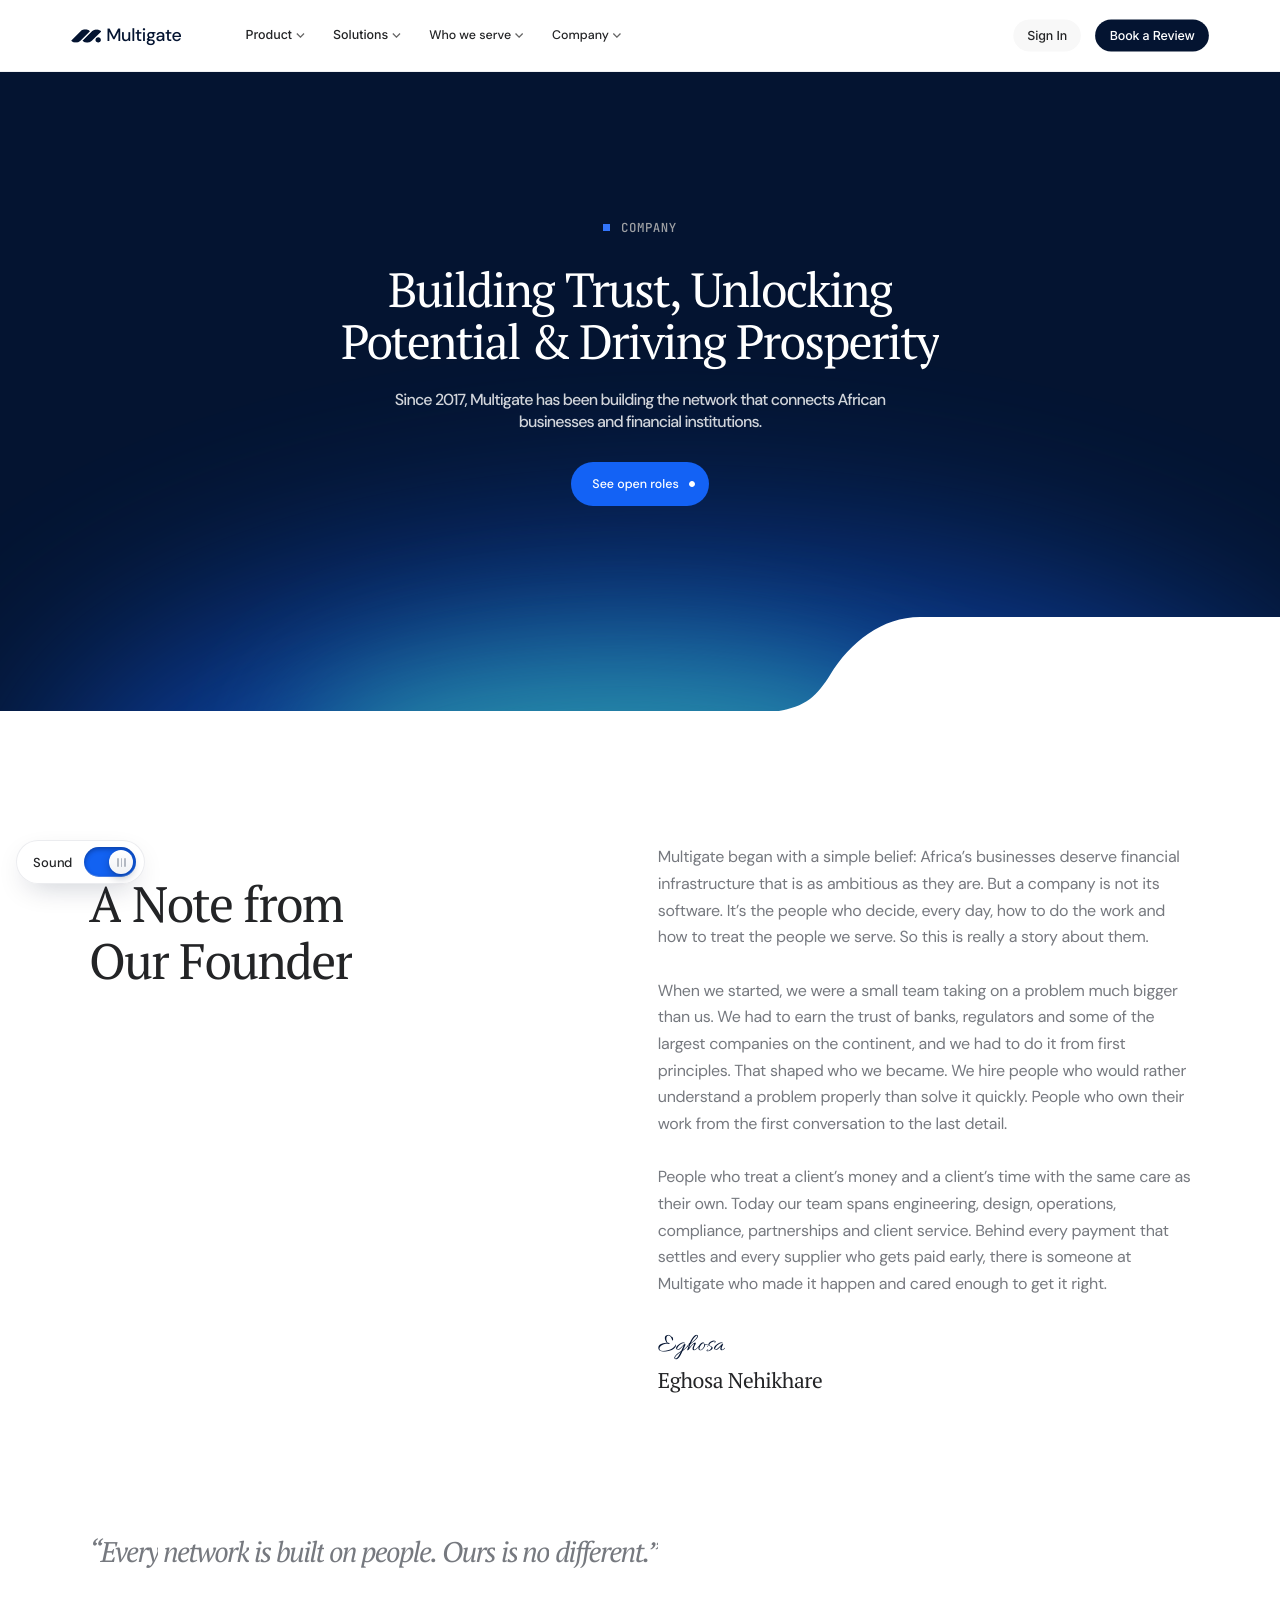
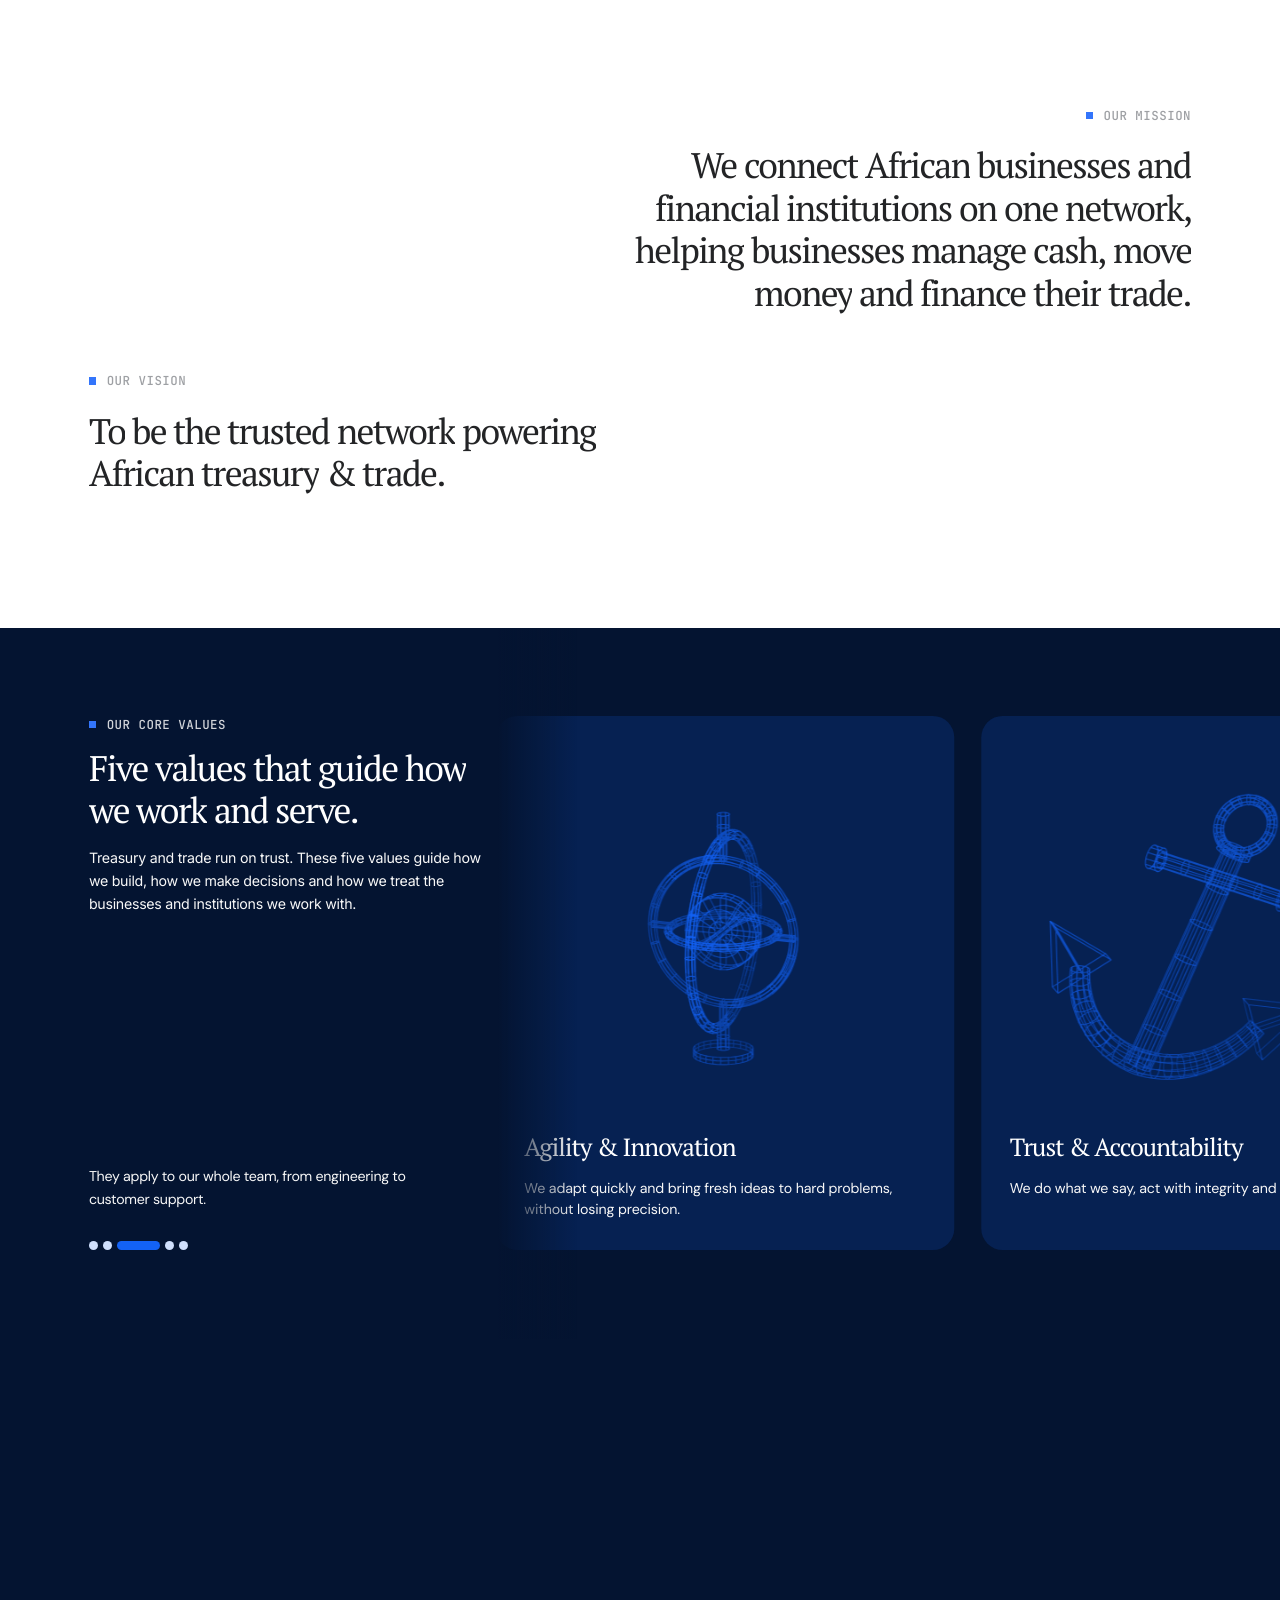
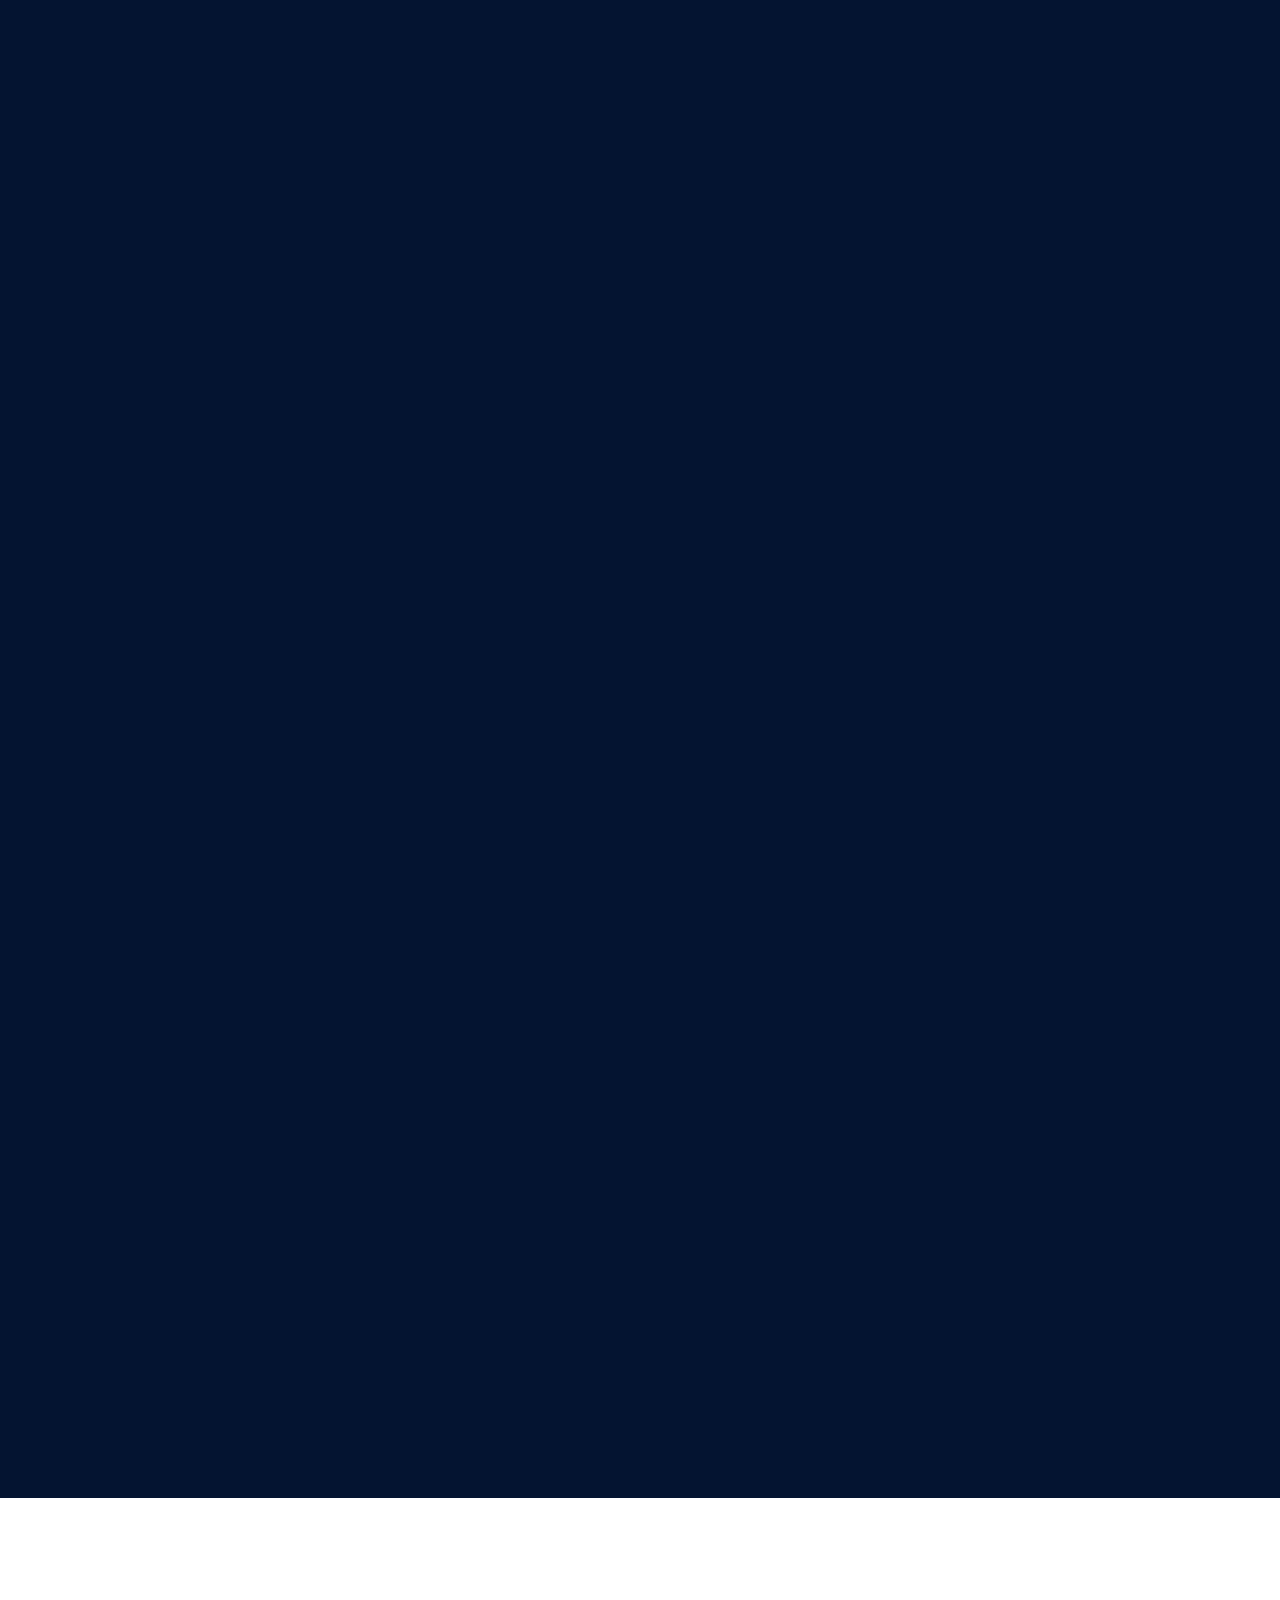
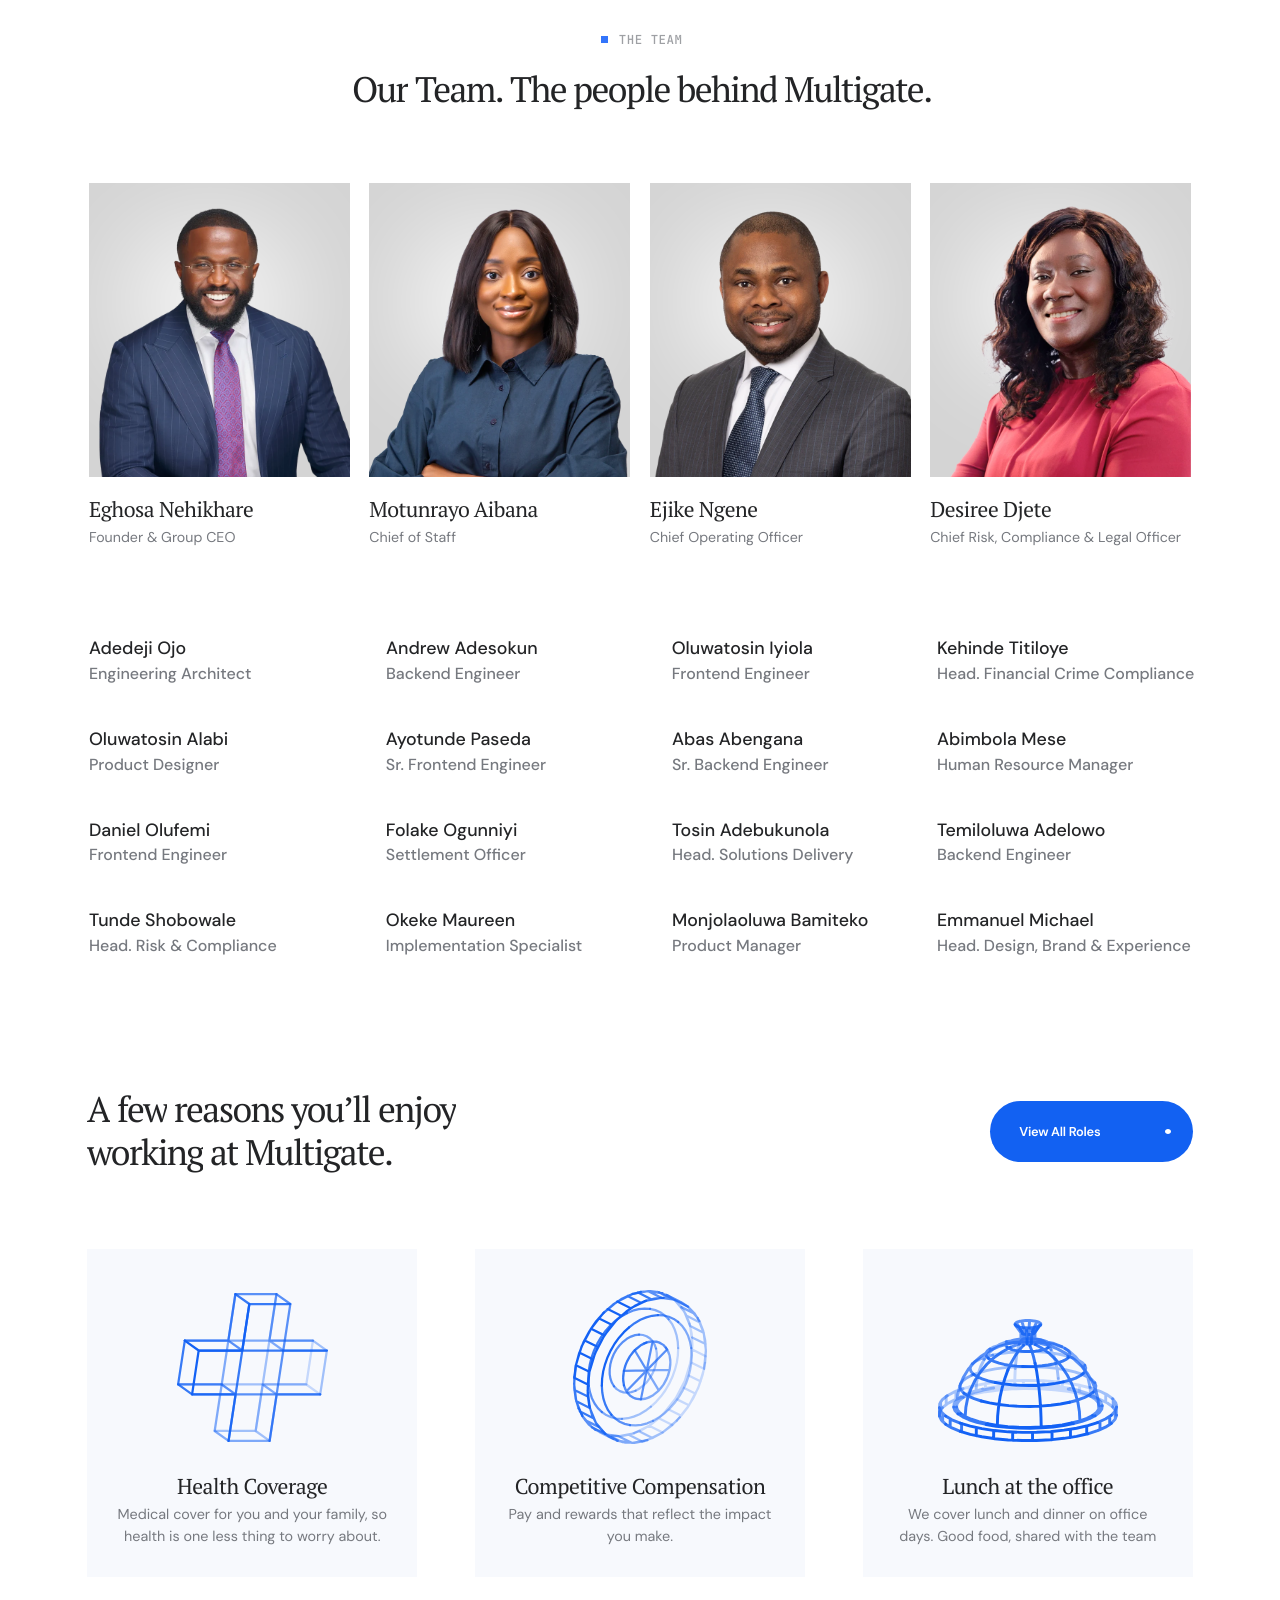
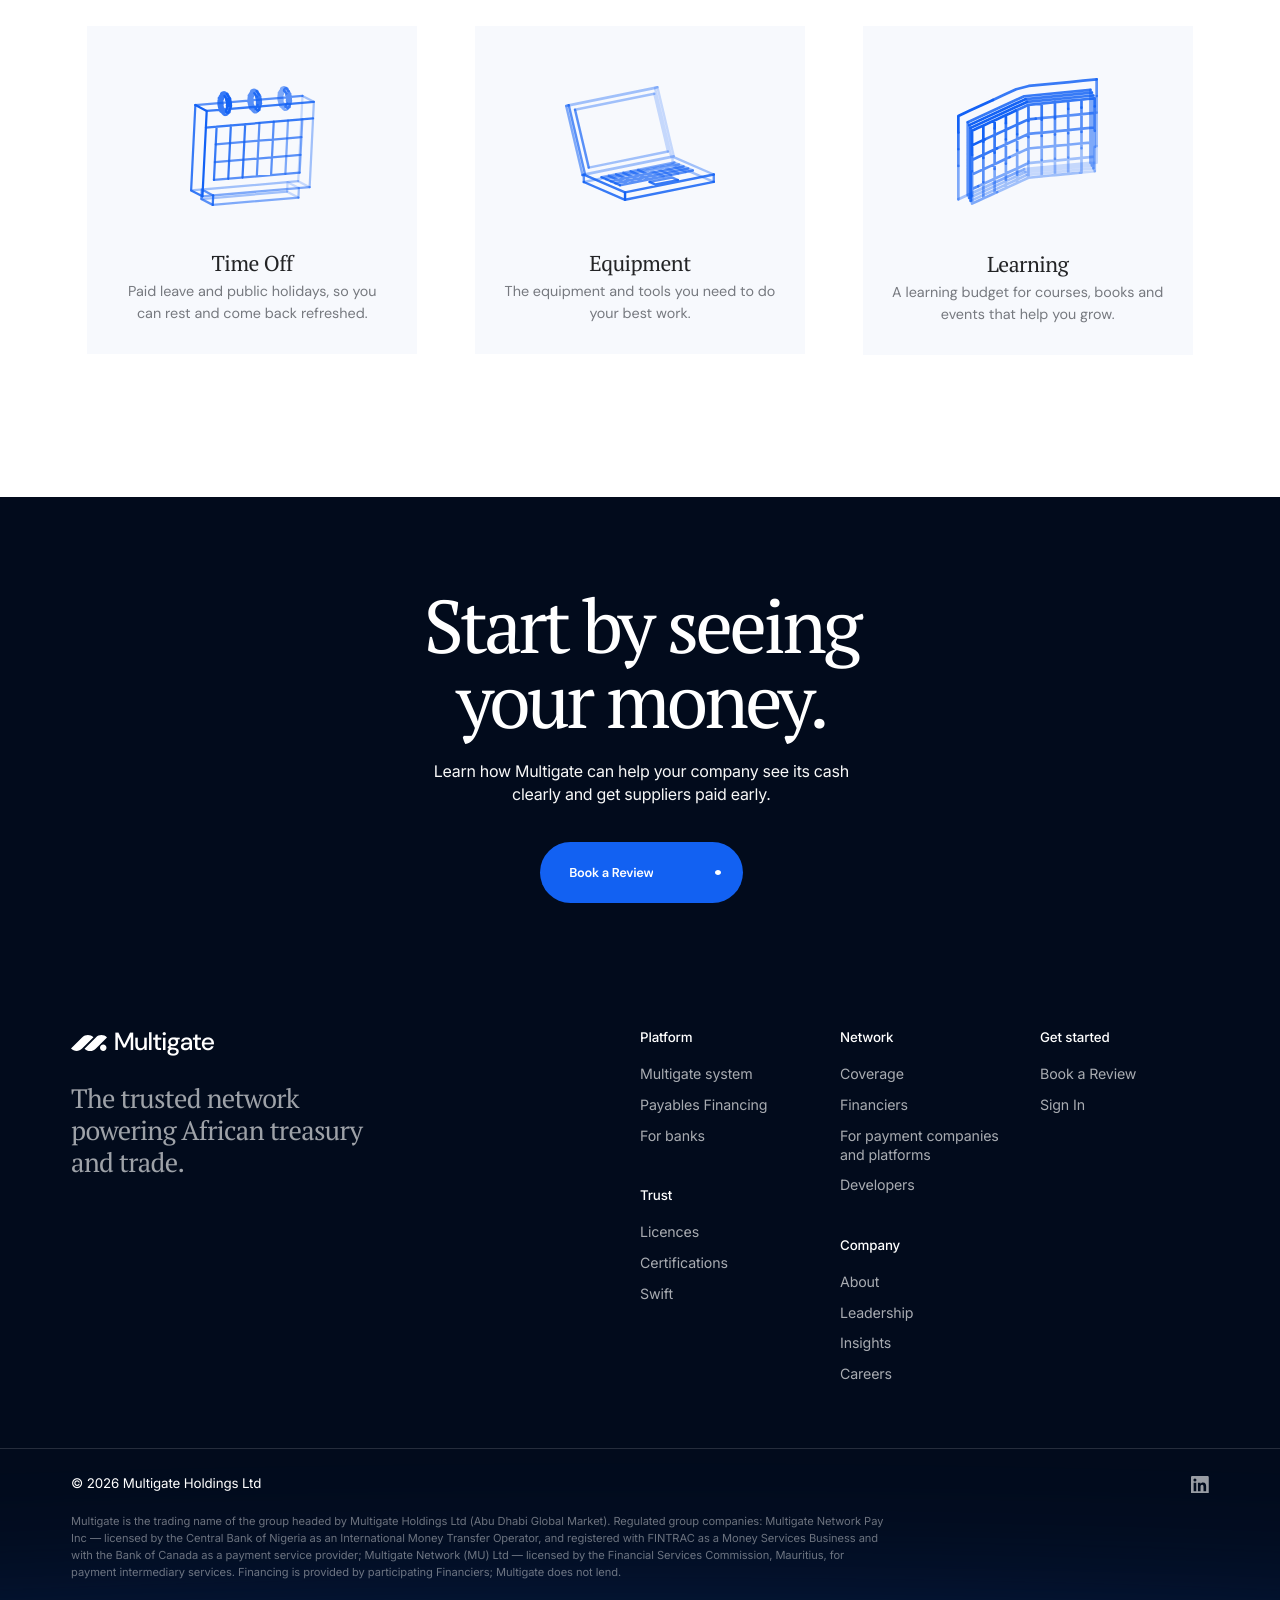
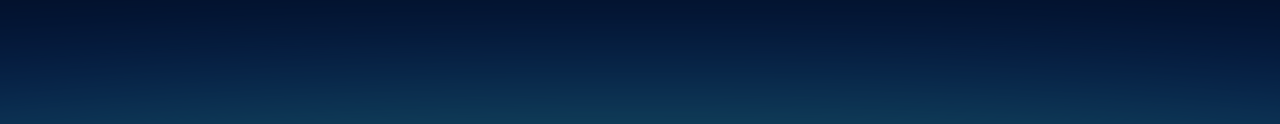
==== about.html @ 8bb42252 "About page: hero curve white bleeds to the right edge on wide screens Co-Authored-By: Claude Sonnet " ====
<!doctype html>
<html lang="en-GB">
<head>
<meta charset="utf-8">
<meta name="viewport" content="width=device-width, initial-scale=1">
<title>About Multigate | Building trust, unlocking potential</title>
<meta name="description" content="Since 2017, Multigate has been building the network that connects African businesses and financial institutions.">
<link rel="stylesheet" href="assets/pf/fonts.css">
<link rel="stylesheet" href="assets/pf/about.css">
<link rel="stylesheet" href="assets/pf/motion.css">
<link rel="stylesheet" href="assets/pf/mobile.css">
<link rel="stylesheet" href="assets/pf/about-mobile.css">
<script>document.documentElement.classList.add("pf-js")</script>
</head>
<body>
<section id="header" class="pf-sec" style="--h:800px;background:#041431"><div class="pf-in" style="height:800px"><div class="absolute bg-white border-b border-solid border-[#eff0f2] flex items-center justify-between left-0 px-[100px] py-[22px] top-0 w-[1440px] z-10" id="ab-nav">
<div class="flex gap-[40px] items-center shrink-0">
<a href="./" class="flex items-center pr-[16px] py-[8px] shrink-0"><div class="flex gap-[6px] items-center shrink-0"><div class="h-[15px] relative shrink-0 w-[33.5px]"><img alt="" class="absolute block inset-0 size-full" src="assets/pf/about/logo.svg"></div><p class="font-['DM_Sans'] fw-500 leading-none text-[20px] text-[#041431] tracking-[-0.4px] whitespace-nowrap">Multigate</p></div></a>
<div class="flex items-center shrink-0"><div class="flex gap-[4px] items-center px-[16px] py-[8px] relative rounded-[8px] shrink-0"><div class="flex flex-col font-['Inter'] fw-500 justify-center leading-[0] text-[14px] text-[#232426] whitespace-nowrap"><p class="leading-[20px]">Product</p></div><div class="flex flex-col h-[6px] items-start justify-center shrink-0 w-[10px]"><div class="h-[6px] relative shrink-0 w-[10px]"><img alt="" class="absolute block inset-0 size-full" src="assets/pf/about/chev.svg"></div></div></div><div class="flex gap-[4px] items-center px-[16px] py-[8px] relative rounded-[8px] shrink-0"><div class="flex flex-col font-['Inter'] fw-500 justify-center leading-[0] text-[14px] text-[#232426] whitespace-nowrap"><p class="leading-[20px]">Solutions</p></div><div class="flex flex-col h-[6px] items-start justify-center shrink-0 w-[10px]"><div class="h-[6px] relative shrink-0 w-[10px]"><img alt="" class="absolute block inset-0 size-full" src="assets/pf/about/chev.svg"></div></div></div><div class="flex gap-[4px] items-center px-[16px] py-[8px] relative rounded-[8px] shrink-0"><div class="flex flex-col font-['DM_Sans'] fw-500 justify-center leading-[0] text-[14px] text-[#232426] whitespace-nowrap"><p class="leading-[20px]">Who we serve</p></div></div><div class="flex gap-[4px] items-center px-[16px] py-[8px] relative rounded-[8px] shrink-0"><div class="flex flex-col font-['DM_Sans'] fw-500 justify-center leading-[0] text-[14px] text-[#232426] whitespace-nowrap"><p class="leading-[20px]">Company</p></div></div><div class="flex gap-[4px] items-center px-[16px] py-[8px] relative rounded-[8px] shrink-0"><div class="flex flex-col font-['DM_Sans'] fw-500 justify-center leading-[0] text-[14px] text-[#232426] whitespace-nowrap"><p class="leading-[20px]">Resources</p></div><div class="flex flex-col h-[6px] items-start justify-center shrink-0 w-[10px]"><div class="h-[6px] relative shrink-0 w-[10px]"><img alt="" class="absolute block inset-0 size-full" src="assets/pf/about/chev2.svg"></div></div></div></div></div>
<div class="flex gap-[16px] h-[36px] items-center justify-end pl-[62px] shrink-0 w-[250px]">
<a href="#" class="bg-[#f8f8f8] flex h-[36px] items-center justify-center px-[16px] rounded-[200px] shrink-0 font-['Inter'] fw-500 text-[14px] text-[#232426] tracking-[-0.14px] whitespace-nowrap">Sign In</a>
<a href="#" class="bg-[#041431] flex h-[36px] items-center justify-center px-[16px] rounded-[200px] shrink-0 font-['Inter'] fw-500 text-[14px] text-white tracking-[-0.14px] whitespace-nowrap">Book a Review</a></div></div>
<div class="absolute h-[579.6px] left-[43px] top-[627px] w-[1449px]"><div class="absolute inset-[-38.46%_-15.38%]"><img alt="" class="block size-full" src="assets/pf/about/glow-net.svg"></div></div>
<div class="absolute h-[245.215px] left-[331px] top-[734px] w-[713.354px]"><div class="absolute inset-[-59.09%_-20.31%]"><img alt="" class="block size-full" src="assets/pf/about/glow-gro.svg"></div></div>
<div class="absolute flex flex-col gap-[32px] items-center left-[380px] top-[246px] w-[680px]">
<div class="flex flex-col gap-[32px] items-center shrink-0 w-full">
<div class="flex gap-[12px] items-center px-[10px] shrink-0"><div class="bg-[#3375fb] shrink-0 size-[8px]"></div><p class="font-['JetBrains_Mono'] fw-500 leading-[normal] text-[14px] tracking-[0.56px] uppercase whitespace-nowrap text-[#9ea0a4]">Company</p></div>
<div class="flex flex-col gap-[24px] items-center leading-[0] shrink-0 text-center w-full">
<div class="flex flex-col font-['PT_Serif'] fw-400 justify-center min-w-full text-[54px] text-white tracking-[-2px]"><p class="leading-[58px]">Building Trust, Unlocking Potential &amp; Driving Prosperity</p></div>
<div class="flex flex-col font-['DM_Sans'] fw-500 justify-center text-[18px] text-[rgba(255,255,255,0.82)] tracking-[-1px] w-[590px]"><p class="leading-[1.4]">Since 2017, Multigate has been building the network that connects African businesses and financial institutions.</p></div>
</div></div>
<a href="#" class="bg-[#1362f5] flex gap-[12px] items-center justify-center overflow-clip pl-[24px] pr-[16px] py-[16px] rounded-[200px] shrink-0"><p class="font-['DM_Sans'] fw-500 leading-[normal] text-[14px] text-white whitespace-nowrap">See open roles</p><div class="relative shrink-0 size-[6px]"><img alt="" class="absolute block inset-0 size-full" src="assets/pf/about/arrow.svg"></div></a>
</div>
<div class="absolute h-[108px] left-[836px] top-[694px] w-[604px]"><img alt="" class="absolute block inset-0 size-full" src="assets/pf/about/curve.svg"></div>
<div class="absolute bg-white" style="left:1439px;top:694px;width:3200px;height:108px"></div></div></section>
<section id="story" class="pf-sec" style="--h:1706px;background:#fff"><div class="pf-in" style="height:1706px"><div class="absolute left-[100px] top-[150px] w-[1240px] flex flex-col gap-[150px] items-start">
<div class="flex h-[622px] items-start shrink-0 w-full">
<div class="flex flex-[1_0_0] flex-col gap-[16px] items-start min-w-px"><div class="flex gap-[12px] items-center shrink-0"><div class="bg-[#3375fb] shrink-0 size-[8px]"></div><p class="font-['JetBrains_Mono'] fw-500 leading-[normal] text-[14px] tracking-[0.56px] uppercase whitespace-nowrap text-[rgba(0,0,0,0.82)]">Our Story</p></div>
<div class="flex flex-col font-['PT_Serif'] fw-400 justify-center leading-[0] text-[56px] text-[#232426] tracking-[-1.8px] w-[372px]"><p class="leading-[64px]">A Note from Our Founder</p></div></div>
<div class="flex flex-col gap-[40px] items-start shrink-0 w-[600px]">
<div class="flex flex-col font-['DM_Sans'] fw-400 justify-center leading-[0] text-[18px] text-[#76797f] tracking-[-0.32px] w-full whitespace-pre-wrap">
<p class="leading-[30px] mb-0">Multigate began with a simple belief: Africa’s businesses deserve financial infrastructure that is as ambitious as they are. But a company is not its software. It’s the people who decide, every day, how to do the work and how to treat the people we serve. So this is really a story about them.</p><p class="leading-[30px] mb-0">&#8203;</p>
<p class="leading-[30px] mb-0">When we started, we were a small team taking on a problem much bigger than us. We had to earn the trust of banks, regulators and some of the largest companies on the continent, and we had to do it from first principles. That shaped who we became. We hire people who would rather understand a problem properly than solve it quickly. People who own their work from the first conversation to the last detail. </p><p class="leading-[30px] mb-0">&#8203;</p>
<p class="leading-[30px]">People who treat a client’s money and a client’s time with the same care as their own. Today our team spans engineering, design, operations, compliance, partnerships and client service. Behind every payment that settles and every supplier who gets paid early, there is someone at Multigate who made it happen and cared enough to get it right.</p></div>
<div class="flex flex-col gap-[4px] items-start whitespace-nowrap"><p class="font-['Allura'] fw-400 leading-[32px] text-[#041431] text-[28.206px]">Eghosa</p><div class="flex flex-col font-['PT_Serif'] fw-400 justify-center leading-[0] text-[24px] text-[#232426] tracking-[-0.5px]"><p class="leading-[36px]">Eghosa Nehikhare </p></div></div>
</div></div>
<div class="flex flex-col gap-[150px] items-start shrink-0 w-full">
<div class="flex flex-col font-['PT_Serif'] italic fw-400 justify-center leading-[0] text-[32px] text-[#76797f] tracking-[-1.8px] w-full"><p class="leading-[48px]">“Every network is built on people. Ours is no different.”</p></div>
<div class="flex flex-col gap-[64px] items-start shrink-0 w-full">
<div class="flex flex-col gap-[24px] items-end justify-center w-full"><div class="flex gap-[12px] items-center shrink-0"><div class="bg-[#3375fb] shrink-0 size-[8px]"></div><p class="font-['JetBrains_Mono'] fw-500 leading-[normal] text-[14px] tracking-[0.56px] uppercase whitespace-nowrap text-[#9ea0a4]">OUR MISSION</p></div>
<div class="flex flex-col font-['PT_Serif'] fw-400 justify-center leading-[0] text-[40px] text-[#232426] text-right tracking-[-1.8px] w-[652px]"><p class="leading-[48px]">We connect African businesses and financial institutions on one network, helping businesses manage cash, move money and finance their trade.</p></div></div>
<div class="flex flex-col gap-[24px] items-start justify-center w-full"><div class="flex gap-[12px] items-center shrink-0"><div class="bg-[#3375fb] shrink-0 size-[8px]"></div><p class="font-['JetBrains_Mono'] fw-500 leading-[normal] text-[14px] tracking-[0.56px] uppercase whitespace-nowrap text-[#9ea0a4]">OUR VISION</p></div>
<div class="flex flex-col font-['PT_Serif'] fw-400 justify-center leading-[0] text-[40px] text-[#232426] tracking-[-1.8px] w-[652px]"><p class="leading-[48px]">To be the trusted network powering African treasury &amp; trade.</p></div></div>
</div></div></div></div></section>
<section id="values" class="pf-sec" style="--h:800px;background:#041431"><div class="pf-in" style="height:800px"><div class="absolute left-[100px] top-[100px] w-[1340px] h-[600px] flex gap-[80px] items-center">
<div class="flex flex-col gap-[32px] items-start shrink-0 w-[459px] relative z-[3] pf-vl">
<div class="flex flex-col h-[558px] items-start justify-between shrink-0 w-full">
<div class="flex flex-col gap-[16px] items-start shrink-0 w-full"><div class="flex gap-[12px] items-center shrink-0"><div class="bg-[#3375fb] shrink-0 size-[8px]"></div><p class="font-['JetBrains_Mono'] fw-500 leading-[normal] text-[14px] tracking-[0.56px] uppercase whitespace-nowrap text-[rgba(255,255,255,0.82)]">Our core values</p></div>
<div class="flex flex-col font-['PT_Serif'] fw-400 justify-center leading-[0] text-[40px] text-white tracking-[-1.8px] w-[458px]"><p class="leading-[48px]">Five values that guide how we work and serve.</p></div>
<div class="flex flex-col font-['Inter'] fw-400 justify-center leading-[0] text-[16px] text-[#f8f8f8] tracking-[-0.32px] w-[458px]"><p class="leading-[26px]">Treasury and trade run on trust. These five values guide how we build, how we make decisions and how we treat the businesses and institutions we work with.</p></div></div>
<div class="flex flex-col items-start shrink-0 w-[458px]"><div class="flex flex-col font-['DM_Sans'] fw-400 justify-center leading-[0] text-[16px] text-[#f8f8f8] tracking-[-0.32px] w-[419px]"><p class="leading-[26px]">They apply to our whole team, from engineering to customer support.</p></div></div></div>
<div class="flex gap-[6px] items-center shrink-0 pf-vd"><div class="bg-[#1362f5] h-[10px] rounded-[900px] shrink-0 w-[48px]"></div><div class="bg-[#d0e0fd] rounded-[900px] shrink-0 size-[10px]"></div><div class="bg-[#d0e0fd] rounded-[900px] shrink-0 size-[10px]"></div><div class="bg-[#d0e0fd] rounded-[900px] shrink-0 size-[10px]"></div><div class="bg-[#d0e0fd] rounded-[900px] shrink-0 size-[10px]"></div></div></div>
<div class="flex gap-[30px] items-center shrink-0 pf-vt"><div class="bg-[#062152] h-[600px] overflow-clip relative rounded-[24px] shrink-0 w-[516px] pf-vc">
<div class="absolute bottom-0 flex flex-col gap-[16px] h-[132px] items-start left-0 pb-[32px] px-[32px] right-0">
<div class="flex flex-col font-['PT_Serif'] fw-400 justify-center leading-[0] text-[28px] text-white tracking-[-1px] w-full"><p class="leading-[36px] whitespace-nowrap">Customer Obsession</p></div>
<div class="flex flex-col font-['DM_Sans'] fw-400 justify-center leading-[0] text-[16px] text-[#f8f8f8] tracking-[-0.16px] w-full"><p class="leading-[24px]">We start with our customers’ problems and build lasting relationships around solving them.</p></div></div>
<div class="absolute inset-[16%_25.78%_42.81%_25.78%]"><div class="absolute inset-[-0.2%]"><img alt="" class="block size-full" src="assets/pf/about/v-customer.svg"></div></div></div><div class="bg-[#062152] h-[600px] overflow-clip relative rounded-[24px] shrink-0 w-[516px] pf-vc">
<div class="absolute bottom-0 flex flex-col gap-[16px] h-[136px] items-start left-0 pb-[32px] px-[32px] right-0">
<div class="flex flex-col font-['PT_Serif'] fw-400 justify-center leading-[0] text-[28px] text-white tracking-[-1px] w-full"><p class="leading-[36px] whitespace-nowrap">Excellence</p></div>
<div class="flex flex-col font-['DM_Sans'] fw-400 justify-center leading-[0] text-[16px] text-[#f8f8f8] tracking-[-0.16px] w-full"><p class="leading-[24px]">We set a high standard for our work and keep raising it.</p></div></div>
<div class="absolute left-[83px] overflow-clip size-[350px] top-[56px]"><div class="absolute inset-[9.67%_22.67%_7.95%_17.95%]"><div class="absolute inset-[-0.15%_-0.21%]"><img alt="" class="block size-full" src="assets/pf/about/v-excellence.svg"></div></div></div></div><div class="bg-[#062152] h-[600px] overflow-clip relative rounded-[24px] shrink-0 w-[516px] pf-vc">
<div class="absolute bottom-0 flex flex-col gap-[16px] items-start left-0 pb-[32px] px-[32px] right-0">
<div class="flex flex-col font-['PT_Serif'] fw-400 justify-center leading-[0] text-[28px] text-white tracking-[-1px] w-full"><p class="leading-[36px] whitespace-nowrap">Agility &amp; Innovation</p></div>
<div class="flex flex-col font-['DM_Sans'] fw-400 justify-center leading-[0] text-[16px] text-[#f8f8f8] tracking-[-0.16px] w-full"><p class="leading-[24px]">We adapt quickly and bring fresh ideas to hard problems, without losing precision.</p></div></div>
<div class="absolute left-[83px] overflow-clip size-[350px] top-[59px]"><div class="absolute inset-[9.42%_19.98%_7.1%_19.98%]"><div class="absolute inset-[-0.15%_-0.21%]"><img alt="" class="block size-full" src="assets/pf/about/v-agility.svg"></div></div></div></div><div class="bg-[#062152] h-[600px] overflow-clip relative rounded-[24px] shrink-0 w-[516px] pf-vc">
<div class="absolute bottom-0 flex flex-col gap-[16px] h-[132px] items-start left-0 pb-[32px] px-[32px] right-0">
<div class="flex flex-col font-['PT_Serif'] fw-400 justify-center leading-[0] text-[28px] text-white tracking-[-1px] w-full"><p class="leading-[36px] whitespace-nowrap">Trust &amp; Accountability</p></div>
<div class="flex flex-col font-['DM_Sans'] fw-400 justify-center leading-[0] text-[16px] text-[#f8f8f8] tracking-[-0.16px] w-full"><p class="leading-[24px]">We do what we say, act with integrity and own the outcome.</p></div></div>
<div class="absolute left-[108px] overflow-clip size-[300px] top-[85px]"><div class="absolute inset-[3.45%_10.85%_2.23%_1.48%]"><div class="absolute inset-[-0.13%_-0.14%]"><img alt="" class="block size-full" src="assets/pf/about/v-trust.svg"></div></div></div></div><div class="bg-[#062152] h-[600px] overflow-clip relative rounded-[24px] shrink-0 w-[516px] pf-vc">
<div class="absolute bottom-0 flex flex-col gap-[16px] items-start left-0 pb-[32px] px-[32px] right-0">
<div class="flex flex-col font-['PT_Serif'] fw-400 justify-center leading-[0] text-[28px] text-white tracking-[-1px] w-full"><p class="leading-[36px] whitespace-nowrap">Empowerment &amp; Ownership</p></div>
<div class="flex flex-col font-['DM_Sans'] fw-400 justify-center leading-[0] text-[16px] text-[#f8f8f8] tracking-[-0.16px] w-full"><p class="leading-[24px]">Our team members lead in their own areas and take ownership of the results.</p></div></div>
<div class="absolute left-[108px] overflow-clip size-[300px] top-[82px]"><div class="absolute inset-[7.23%_5.58%_-0.1%_9.23%]"><div class="absolute inset-[-0.13%_-0.15%]"><img alt="" class="block size-full" src="assets/pf/about/v-empower.svg"></div></div></div></div></div></div></div></section>
<section id="crew" class="pf-sec" style="--h:2474px;background:#fff"><div class="pf-in" style="height:2474px"><div class="absolute left-[100px] top-[150px] w-[1244px] flex flex-col gap-[80px] items-start">
<div class="flex flex-col gap-[24px] items-center justify-center shrink-0 w-full"><div class="flex gap-[12px] items-center shrink-0"><div class="bg-[#3375fb] shrink-0 size-[8px]"></div><p class="font-['JetBrains_Mono'] fw-500 leading-[normal] text-[14px] tracking-[0.56px] uppercase whitespace-nowrap text-[#9ea0a4]">The team</p></div>
<div class="flex flex-col font-['PT_Serif'] fw-400 justify-center leading-[0] text-[40px] text-[#232426] text-center tracking-[-1.8px] w-[690px]"><p class="leading-[48px]">Our Team. The people behind Multigate.</p></div></div>
<div class="flex flex-col gap-[100px] items-start shrink-0 w-full">
<div class="flex gap-[22px] items-center shrink-0 w-full pf-leads"><div class="flex flex-col gap-[20px] items-start shrink-0 w-[293.491px]"><div class="bg-[#d4d4d4] h-[330.178px] overflow-clip relative shrink-0 w-full">
<div class="absolute h-[155.31px] left-[46.96px] top-[55.76px] w-[178.296px]"><div class="absolute inset-[-80%_-69.69%]"><img alt="" class="block size-full" src="assets/pf/about/ellipse.svg"></div></div>
<div class="absolute h-[526.083px] right-[-63.44px] top-0 w-[420.764px]"><img alt="Eghosa Nehikhare" class="absolute inset-0 object-cover pointer-events-none size-full" src="assets/pf/about/ceo.webp"></div></div>
<div class="flex flex-col gap-[2px] items-start whitespace-nowrap"><div class="flex flex-col font-['PT_Serif'] fw-400 justify-center leading-[0] text-[24px] text-[#232426] tracking-[-0.5px]"><p class="leading-[36px]">Eghosa Nehikhare</p></div>
<p class="font-['DM_Sans'] fw-400 leading-[24px] text-[16px] text-[#76797f]">Founder &amp; Group CEO</p></div></div><div class="flex flex-col gap-[20px] items-start shrink-0 w-[293.491px]"><div class="bg-[#d4d4d4] h-[330.178px] overflow-clip relative shrink-0 w-full">
<div class="absolute h-[155.31px] left-[46.96px] top-[55.76px] w-[178.296px]"><div class="absolute inset-[-80%_-69.69%]"><img alt="" class="block size-full" src="assets/pf/about/ellipse.svg"></div></div>
<div class="absolute h-[459.078px] right-[-14.67px] top-[-10.27px] w-[323.574px]"><img alt="Motunrayo Aibana" class="absolute inset-0 object-cover pointer-events-none size-full" src="assets/pf/about/cos.webp"></div></div>
<div class="flex flex-col gap-[2px] items-start whitespace-nowrap"><div class="flex flex-col font-['PT_Serif'] fw-400 justify-center leading-[0] text-[24px] text-[#232426] tracking-[-0.5px]"><p class="leading-[36px]">Motunrayo Aibana</p></div>
<p class="font-['DM_Sans'] fw-400 leading-[24px] text-[16px] text-[#76797f]">Chief of Staff</p></div></div><div class="flex flex-col gap-[20px] items-start shrink-0 w-[293.491px]"><div class="bg-[#d4d4d4] h-[330.178px] overflow-clip relative shrink-0 w-full">
<div class="absolute h-[155.31px] left-[46.96px] top-[55.76px] w-[178.296px]"><div class="absolute inset-[-80%_-69.69%]"><img alt="" class="block size-full" src="assets/pf/about/ellipse.svg"></div></div>
<div class="absolute h-[313.577px] right-[-19.59px] top-[16.88px] w-[318.223px]"><img alt="Ejike Ngene" class="absolute inset-0 object-cover pointer-events-none size-full" src="assets/pf/about/coo.webp"></div></div>
<div class="flex flex-col gap-[2px] items-start whitespace-nowrap"><div class="flex flex-col font-['PT_Serif'] fw-400 justify-center leading-[0] text-[24px] text-[#232426] tracking-[-0.5px]"><p class="leading-[36px]">Ejike Ngene</p></div>
<p class="font-['DM_Sans'] fw-400 leading-[24px] text-[16px] text-[#76797f]">Chief Operating Officer</p></div></div><div class="flex flex-col gap-[20px] items-start shrink-0 w-[293.491px]"><div class="bg-[#d4d4d4] h-[330.178px] overflow-clip relative shrink-0 w-full">
<div class="absolute h-[155.31px] left-[46.96px] top-[55.76px] w-[178.296px]"><div class="absolute inset-[-80%_-69.69%]"><img alt="" class="block size-full" src="assets/pf/about/ellipse.svg"></div></div>
<div class="absolute h-[393.941px] right-0 rounded-[10.277px] top-[-8.07px] w-[276.615px]"><img alt="Desiree Djete" class="absolute inset-0 object-cover pointer-events-none size-full" src="assets/pf/about/cro.webp"></div></div>
<div class="flex flex-col gap-[2px] items-start whitespace-nowrap"><div class="flex flex-col font-['PT_Serif'] fw-400 justify-center leading-[0] text-[24px] text-[#232426] tracking-[-0.5px]"><p class="leading-[36px]">Desiree Djete</p></div>
<p class="font-['DM_Sans'] fw-400 leading-[24px] text-[16px] text-[#76797f]">Chief Risk, Compliance &amp; Legal Officer</p></div></div></div>
<div class="font-['DM_Sans'] fw-500 h-[357.823px] leading-[24px] relative shrink-0 w-full pf-people"><div class="absolute flex flex-col gap-[4px] items-start whitespace-nowrap" style="left:0px;top:0px"><p class="text-[20px] text-[#232426]">Adedeji Ojo</p><p class="text-[18px] text-[#76797f]">Engineering Architect</p></div><div class="absolute flex flex-col gap-[4px] items-start whitespace-nowrap" style="left:334.33px;top:0px"><p class="text-[20px] text-[#232426]">Andrew Adesokun</p><p class="text-[18px] text-[#76797f]">Backend Engineer</p></div><div class="absolute flex flex-col gap-[4px] items-start whitespace-nowrap" style="left:655.67px;top:0px"><p class="text-[20px] text-[#232426]">Oluwatosin Iyiola</p><p class="text-[18px] text-[#76797f]">Frontend Engineer</p></div><div class="absolute flex flex-col gap-[4px] items-start whitespace-nowrap" style="left:954px;top:0px"><p class="text-[20px] text-[#232426]">Kehinde Titiloye</p><p class="text-[18px] text-[#76797f]">Head. Financial Crime Compliance</p></div><div class="absolute flex flex-col gap-[4px] items-start whitespace-nowrap" style="left:0px;top:101.82px"><p class="text-[20px] text-[#232426]">Oluwatosin Alabi</p><p class="text-[18px] text-[#76797f]">Product Designer</p></div><div class="absolute flex flex-col gap-[4px] items-start whitespace-nowrap" style="left:334px;top:101.82px"><p class="text-[20px] text-[#232426]">Ayotunde Paseda</p><p class="text-[18px] text-[#76797f]">Sr. Frontend Engineer</p></div><div class="absolute flex flex-col gap-[4px] items-start whitespace-nowrap" style="left:656px;top:101.82px"><p class="text-[20px] text-[#232426]">Abas Abengana</p><p class="text-[18px] text-[#76797f]">Sr. Backend Engineer</p></div><div class="absolute flex flex-col gap-[4px] items-start whitespace-nowrap" style="left:954px;top:101.82px"><p class="text-[20px] text-[#232426]">Abimbola Mese</p><p class="text-[18px] text-[#76797f]">Human Resource Manager</p></div><div class="absolute flex flex-col gap-[4px] items-start whitespace-nowrap" style="left:0px;top:203.82px"><p class="text-[20px] text-[#232426]">Daniel Olufemi</p><p class="text-[18px] text-[#76797f]">Frontend Engineer</p></div><div class="absolute flex flex-col gap-[4px] items-start whitespace-nowrap" style="left:334px;top:203.82px"><p class="text-[20px] text-[#232426]">Folake Ogunniyi</p><p class="text-[18px] text-[#76797f]">Settlement Officer</p></div><div class="absolute flex flex-col gap-[4px] items-start whitespace-nowrap" style="left:656px;top:203.82px"><p class="text-[20px] text-[#232426]">Tosin Adebukunola</p><p class="text-[18px] text-[#76797f]">Head. Solutions Delivery</p></div><div class="absolute flex flex-col gap-[4px] items-start whitespace-nowrap" style="left:954px;top:203.82px"><p class="text-[20px] text-[#232426]">Temiloluwa Adelowo</p><p class="text-[18px] text-[#76797f]">Backend Engineer</p></div><div class="absolute flex flex-col gap-[4px] items-start whitespace-nowrap" style="left:0px;top:305.82px"><p class="text-[20px] text-[#232426]">Tunde Shobowale</p><p class="text-[18px] text-[#76797f]">Head. Risk &amp; Compliance</p></div><div class="absolute flex flex-col gap-[4px] items-start whitespace-nowrap" style="left:334px;top:305.82px"><p class="text-[20px] text-[#232426]">Okeke Maureen</p><p class="text-[18px] text-[#76797f]">Implementation Specialist</p></div><div class="absolute flex flex-col gap-[4px] items-start whitespace-nowrap" style="left:656px;top:305.82px"><p class="text-[20px] text-[#232426]">Monjolaoluwa Bamiteko</p><p class="text-[18px] text-[#76797f]">Product Manager</p></div><div class="absolute flex flex-col gap-[4px] items-start whitespace-nowrap" style="left:954px;top:305.82px"><p class="text-[20px] text-[#232426]">Emmanuel Michael</p><p class="text-[18px] text-[#76797f]">Head. Design, Brand &amp; Experience</p></div></div></div></div><div class="absolute left-[98px] top-[1340px] w-[1245px] flex flex-col gap-[83.808px] items-start">
<div class="flex items-center justify-between shrink-0 w-[1244px]"><div class="flex flex-col font-['PT_Serif'] fw-400 justify-center leading-[0] text-[40px] text-[#232426] tracking-[-1.8175px] w-[424.088px]"><p class="leading-[48px]">A few reasons you’ll enjoy working at Multigate.</p></div>
<a href="#" class="bg-[#1261f2] flex items-center justify-between overflow-clip pl-[33.072px] pr-[24.804px] py-[24.804px] rounded-[206.701px] shrink-0 w-[228.404px]"><p class="font-['DM_Sans'] fw-600 leading-[normal] text-[14.469px] text-white tracking-[-0.2894px] whitespace-nowrap">View All Roles</p><div class="relative shrink-0 size-[6.201px]"><img alt="" class="absolute block inset-0 size-full" src="assets/pf/about/p-arrow.svg"></div></a></div>
<div class="flex flex-col gap-[54.526px] items-start shrink-0 w-full"><div class="flex gap-[64.623px] items-center shrink-0 w-full"><div class="bg-[#f7f9fd] flex flex-col gap-[16.156px] items-center p-[32.311px] shrink-0 w-[371.582px] pf-perk"><div class="overflow-clip relative shrink-0 size-[201.946px]"><div class="absolute inset-[9.17%_8.71%]"><div class="absolute inset-[-0.77%_-0.76%]"><img alt="" class="block size-full" src="assets/pf/about/p-health.svg"></div></div></div>
<div class="flex flex-col gap-[2.019px] items-center text-center w-full"><div class="flex flex-col font-['PT_Serif'] fw-400 justify-center leading-[0] text-[24.234px] text-[#232426] tracking-[-0.5049px] whitespace-nowrap"><p class="leading-[36.35px]">Health Coverage</p></div>
<p class="font-['DM_Sans'] fw-400 leading-[24.234px] text-[16.156px] text-[#76797f] w-[306.959px]">Medical cover for you and your family, so health is one less thing to worry about.</p></div></div><div class="bg-[#f7f9fd] flex flex-col gap-[16.156px] items-center p-[32.311px] shrink-0 w-[371.582px] pf-perk"><div class="overflow-clip relative shrink-0 size-[201.946px]"><div class="absolute inset-[7.71%_13.25%]"><div class="absolute inset-[-0.74%_-0.85%]"><img alt="" class="block size-full" src="assets/pf/about/p-pay.svg"></div></div></div>
<div class="flex flex-col gap-[2.019px] items-center text-center w-full"><div class="flex flex-col font-['PT_Serif'] fw-400 justify-center leading-[0] text-[24.234px] text-[#232426] tracking-[-0.5049px] whitespace-nowrap"><p class="leading-[36.35px]">Competitive Compensation</p></div>
<p class="font-['DM_Sans'] fw-400 leading-[24.234px] text-[16.156px] text-[#76797f] w-[306.959px]">Pay and rewards that reflect the impact you make.</p></div></div><div class="bg-[#f7f9fd] flex flex-col gap-[23.224px] items-center p-[32.311px] shrink-0 w-[371.582px] pf-perk"><div class="overflow-clip relative shrink-0 h-[194.878px] w-[226.18px]"><div class="absolute inset-[24.87%_6.02%_5.7%_6.25%]"><div class="absolute inset-[-1.21%_-0.83%]"><img alt="" class="block size-full" src="assets/pf/about/p-meals.svg"></div></div></div>
<div class="flex flex-col gap-[2.019px] items-center text-center w-full"><div class="flex flex-col font-['PT_Serif'] fw-400 justify-center leading-[0] text-[24.234px] text-[#232426] tracking-[-0.5049px] whitespace-nowrap"><p class="leading-[36.35px]">Lunch at the office</p></div>
<p class="font-['DM_Sans'] fw-400 leading-[24.234px] text-[16.156px] text-[#76797f] w-[306.959px]">We cover lunch and dinner on office days. Good food, shared with the team</p></div></div></div><div class="flex gap-[64.623px] items-start shrink-0 w-full"><div class="bg-[#f7f9fd] flex flex-col gap-[16.156px] items-center p-[32.311px] shrink-0 w-[371.582px] pf-perk"><div class="overflow-clip relative shrink-0 size-[201.946px]"><div class="absolute inset-[18.42%_15.75%_16.38%_15.67%]"><div class="absolute inset-[-0.96%_-0.91%]"><img alt="" class="block size-full" src="assets/pf/about/p-time.svg"></div></div></div>
<div class="flex flex-col gap-[2.019px] items-center text-center w-full"><div class="flex flex-col font-['PT_Serif'] fw-400 justify-center leading-[0] text-[24.234px] text-[#232426] tracking-[-0.5049px] whitespace-nowrap"><p class="leading-[36.35px]">Time Off</p></div>
<p class="font-['DM_Sans'] fw-400 leading-[24.234px] text-[16.156px] text-[#76797f] w-[306.959px]">Paid leave and public holidays, so you can rest and come back refreshed.</p></div></div><div class="bg-[#f7f9fd] flex flex-col gap-[16.156px] items-center p-[32.311px] shrink-0 w-[371.582px] pf-perk"><div class="overflow-clip relative shrink-0 size-[201.946px]"><div class="absolute inset-[18.5%_8.96%_18.91%_9%]"><div class="absolute inset-[-1.08%_-0.82%]"><img alt="" class="block size-full" src="assets/pf/about/p-equip.svg"></div></div></div>
<div class="flex flex-col gap-[2.019px] items-center text-center w-full"><div class="flex flex-col font-['PT_Serif'] fw-400 justify-center leading-[0] text-[24.234px] text-[#232426] tracking-[-0.5049px] whitespace-nowrap"><p class="leading-[36.35px]">Equipment</p></div>
<p class="font-['DM_Sans'] fw-400 leading-[24.234px] text-[16.156px] text-[#76797f] w-[306.959px]">The equipment and tools you need to do your best work.</p></div></div><div class="bg-[#f7f9fd] flex flex-col gap-[23.224px] items-center p-[32.311px] shrink-0 w-[371.582px] pf-perk"><div class="overflow-clip relative shrink-0 h-[195.888px] w-[242.336px]"><div class="absolute inset-[14.36%_18.21%_14.41%_17.92%]"><div class="absolute inset-[-1.09%_-0.98%]"><img alt="" class="block size-full" src="assets/pf/about/p-learn.svg"></div></div></div>
<div class="flex flex-col gap-[2.019px] items-center text-center w-full"><div class="flex flex-col font-['PT_Serif'] fw-400 justify-center leading-[0] text-[24.234px] text-[#232426] tracking-[-0.5049px] whitespace-nowrap"><p class="leading-[36.35px]">Learning</p></div>
<p class="font-['DM_Sans'] fw-400 leading-[24.234px] text-[16.156px] text-[#76797f] w-[306.959px]">A learning budget for courses, books and events that help you grow.</p></div></div></div></div></div></div></section>
<section id="footer" class="pf-sec" style="--h:1381px;background:#020b1c"><div class="pf-in" style="height:1381px"><div class="relative size-full">
<div class="absolute inset-[0_-10.8%_-14.91%_0]"><img alt="" class="absolute block inset-0 max-w-none size-full" src="assets/pf/footer-6f353.svg" /></div><div class="absolute inset-[44.12%_97.83%_-18.01%_2.11%]"><img alt="" class="absolute block inset-0 max-w-none size-full" src="assets/pf/footer-38629.svg" /></div><div class="absolute inset-[44.12%_-8.7%_-18.01%_108.63%]"><img alt="" class="absolute block inset-0 max-w-none size-full" src="assets/pf/footer-38629.svg" /></div><div class="absolute inset-[95.08%_-8.63%_4.84%_2.17%]"><img alt="" class="absolute block inset-0 max-w-none size-full" src="assets/pf/footer-0b321.svg" /></div><div class="absolute inset-[44.12%_80.06%_26.76%_19.87%]"><img alt="" class="absolute block inset-0 max-w-none size-full" src="assets/pf/footer-33a95.svg" /></div><div class="absolute inset-[50.37%_94.71%_49.09%_4.81%]"><img alt="" class="absolute block inset-0 max-w-none size-full" src="assets/pf/footer-d513a.svg" /></div><div class="absolute inset-[44.12%_62.33%_26.76%_37.6%]"><img alt="" class="absolute block inset-0 max-w-none size-full" src="assets/pf/footer-33a95.svg" /></div><div class="absolute inset-[44.12%_44.61%_26.76%_55.33%]"><img alt="" class="absolute block inset-0 max-w-none size-full" src="assets/pf/footer-33a95.svg" /></div><div class="absolute inset-[44.12%_26.88%_26.76%_73.05%]"><img alt="" class="absolute block inset-0 max-w-none size-full" src="assets/pf/footer-33a95.svg" /></div><div class="absolute inset-[73.15%_-8.66%_26.78%_2.15%]"><img alt="" class="absolute block inset-0 max-w-none size-full" src="assets/pf/footer-8ec9f.svg" /></div><div class="absolute inset-[99.91%_-8.63%_0.01%_2.17%]"><img alt="" class="absolute block inset-0 max-w-none size-full" src="assets/pf/footer-0b321.svg" /></div><div class="absolute inset-[44.11%_0_55.82%_2.08%]"><img alt="" class="absolute block inset-0 max-w-none size-full" src="assets/pf/footer-ad2d3.svg" /></div><p class="absolute font-['Inter'] fw-400 font-normal leading-[22.5px] left-[69.4px] not-italic text-[15px] text-[rgba(255,255,255,0.7)] top-[671.5px] tracking-[-0.445px] w-[201.2px]">The trusted network powering African treasury and trade.</p><p class="absolute font-['JetBrains_Mono'] fw-400 font-normal leading-[18.8px] left-[325.6px] text-[12.5px] text-[rgba(255,255,255,0.55)] top-[644.3px] tracking-[0.75px] uppercase whitespace-nowrap">Platform</p><p class="absolute font-['Inter'] fw-400 font-normal leading-[24.8px] left-[325.6px] not-italic text-[#fcfcfc] text-[16.5px] top-[688.6px] tracking-[-0.481px] whitespace-nowrap">Multigate system</p><p class="absolute font-['Inter'] fw-400 font-normal leading-[24.8px] left-[325.6px] not-italic text-[#fcfcfc] text-[16.5px] top-[731.3px] tracking-[-0.481px] whitespace-nowrap">Payables Financing</p><p class="absolute font-['Inter'] fw-400 font-normal leading-[24.8px] left-[325.6px] not-italic text-[#fcfcfc] text-[16.5px] top-[774.1px] tracking-[-0.481px] whitespace-nowrap">For banks</p><p class="absolute font-['JetBrains_Mono'] fw-400 font-normal leading-[18.8px] left-[581.8px] text-[12.5px] text-[rgba(255,255,255,0.55)] top-[644.3px] tracking-[0.75px] uppercase whitespace-nowrap">Network</p><p class="absolute font-['Inter'] fw-400 font-normal leading-[24.8px] left-[581.8px] not-italic text-[#fcfcfc] text-[16.5px] top-[688.6px] tracking-[-0.481px] whitespace-nowrap">Coverage</p><p class="absolute font-['Inter'] fw-400 font-normal leading-[24.8px] left-[581.8px] not-italic text-[#fcfcfc] text-[16.5px] top-[731.3px] tracking-[-0.481px] whitespace-nowrap">Financiers</p><p class="absolute font-['Inter'] fw-400 font-normal leading-[24.8px] left-[581.8px] not-italic text-[#fcfcfc] text-[16.5px] top-[774.1px] tracking-[-0.481px] w-[201.2px]">For payment companies and platforms</p><p class="absolute font-['Inter'] fw-400 font-normal leading-[24.8px] left-[581.8px] not-italic text-[#fcfcfc] text-[16.5px] top-[841.6px] tracking-[-0.481px] whitespace-nowrap">Developers</p><p class="absolute font-['JetBrains_Mono'] fw-400 font-normal leading-[18.8px] left-[838px] text-[12.5px] text-[rgba(255,255,255,0.55)] top-[644.3px] tracking-[0.75px] uppercase whitespace-nowrap">Trust</p><p class="absolute font-['Inter'] fw-400 font-normal leading-[24.8px] left-[838px] not-italic text-[#fcfcfc] text-[16.5px] top-[688.6px] tracking-[-0.481px] whitespace-nowrap">Licences</p><p class="absolute font-['Inter'] fw-400 font-normal leading-[24.8px] left-[838px] not-italic text-[#fcfcfc] text-[16.5px] top-[731.3px] tracking-[-0.481px] whitespace-nowrap">Certifications</p><p class="absolute font-['Inter'] fw-400 font-normal leading-[24.8px] left-[838px] not-italic text-[#fcfcfc] text-[16.5px] top-[774.1px] tracking-[-0.481px] whitespace-nowrap">Swift</p><p class="absolute font-['JetBrains_Mono'] fw-400 font-normal leading-[18.8px] left-[1094.2px] text-[12.5px] text-[rgba(255,255,255,0.55)] top-[644.3px] tracking-[0.75px] uppercase whitespace-nowrap">Company</p><p class="absolute font-['Inter'] fw-400 font-normal leading-[24.8px] left-[1094.2px] not-italic text-[#fcfcfc] text-[16.5px] top-[688.6px] tracking-[-0.481px] whitespace-nowrap">About</p><p class="absolute font-['Inter'] fw-400 font-normal leading-[24.8px] left-[1094.2px] not-italic text-[#fcfcfc] text-[16.5px] top-[731.3px] tracking-[-0.481px] whitespace-nowrap">Leadership</p><p class="absolute font-['Inter'] fw-400 font-normal leading-[24.8px] left-[1094.2px] not-italic text-[#fcfcfc] text-[16.5px] top-[774.1px] tracking-[-0.481px] whitespace-nowrap">Insights</p><p class="absolute font-['Inter'] fw-400 font-normal leading-[24.8px] left-[1094.2px] not-italic text-[#fcfcfc] text-[16.5px] top-[816.8px] tracking-[-0.481px] whitespace-nowrap">Careers</p><p class="absolute font-['Inter'] fw-400 font-normal leading-[24px] left-[1084.2px] not-italic text-[16px] text-white top-[966px] tracking-[-0.469px] whitespace-pre">Privacy        Terms        Cookies</p><p class="absolute font-['Inter'] fw-400 font-normal leading-[20.3px] left-[63px] not-italic text-[13.5px] text-[rgba(255,255,255,0.55)] top-[966px] tracking-[-0.409px] w-[736px]">Multigate is the trading name of the group headed by Multigate Holdings Ltd (Abu Dhabi Global Market). Regulated group companies: Multigate Network Pay Inc — licensed by the Central Bank of Nigeria as an International Money Transfer Operator, and registered with FINTRAC as a Money Services Business and with the Bank of Canada as a payment service provider; Multigate Network (MU) Ltd — licensed by the Financial Services Commission, Mauritius, for payment intermediary services. Financing is provided by participating Financiers; Multigate does not lend.</p><div class="absolute content-stretch flex flex-col gap-[40px] items-center left-[432px] top-[104px] w-[579px]"><div class="content-stretch flex flex-col gap-[24px] items-center leading-[0] not-italic relative shrink-0 text-center w-full"><div class="flex flex-col font-['PT_Serif'] fw-400 justify-center min-w-full relative shrink-0 text-[84px] text-white tracking-[-4px] w-[min-content]"><p class="leading-[84px]">Start by seeing your money.</p></div><div class="flex flex-col font-['Inter'] fw-400 font-normal justify-center relative shrink-0 text-[18px] text-[#f8f8f8] tracking-[-0.32px] w-[469px]"><p class="leading-[26px]">Learn how Multigate can help your company see its cash clearly and get suppliers paid early.</p></div></div><div class="bg-[#1261f2] content-stretch flex items-center justify-between overflow-clip pl-[33.072px] pr-[24.804px] py-[24.804px] relative rounded-[206.701px] shrink-0 w-[228.404px]"><p class="font-['DM_Sans'] fw-600 font-semibold leading-[normal] relative shrink-0 text-[14.469px] text-white tracking-[-0.2894px] whitespace-nowrap" style="font-variation-settings:'opsz' 14">Book a Review</p><div class="relative shrink-0 size-[6.201px]"><img alt="" class="absolute block inset-0 max-w-none size-full" src="assets/pf/footer-9c081.svg" /></div></div></div><div class="absolute h-[520px] left-[72px] top-[1163px] w-[1300px]"><div class="absolute inset-[-34.62%_-15.38%_-42.31%_-15.38%]"><img alt="" class="block max-w-none size-full" src="assets/pf/footer-20e0b.svg" /></div></div><p class="absolute font-['JetBrains_Mono'] fw-400 font-normal leading-[16.9px] left-[59.4px] text-[12.5px] text-[rgba(255,255,255,0.62)] top-[1240px] tracking-[0.75px] uppercase whitespace-nowrap">Copyright © 2026 Multigate Holdings Ltd</p>
    </div></div></section>
<script src="assets/pf/pf.js"></script>
<script src="assets/pf/values3d.js"></script>
<script src="assets/pf/about.js"></script>
<script src="assets/pf/about-mobile.js"></script>
</body>
</html>
---- assets/pf/fonts.css ----
@font-face{font-family:"DM Sans";font-style:normal;font-weight:400;font-display:swap;src:url(../fonts/DMSans-normal-400.woff2) format("woff2")}
@font-face{font-family:"DM Sans";font-style:normal;font-weight:500;font-display:swap;src:url(../fonts/DMSans-normal-500.woff2) format("woff2")}
@font-face{font-family:"DM Sans";font-style:normal;font-weight:600;font-display:swap;src:url(../fonts/DMSans-normal-600.woff2) format("woff2")}
@font-face{font-family:"DM Sans";font-style:italic;font-weight:400;font-display:swap;src:url(../fonts/DMSans-italic-400.woff2) format("woff2")}
@font-face{font-family:"Inter";font-style:normal;font-weight:100 900;font-display:swap;src:url(../fonts/inter-latin.woff2) format("woff2")}
@font-face{font-family:"Inter Tight";font-style:normal;font-weight:100 900;font-display:swap;src:url(../fonts/inter-tight-latin.woff2) format("woff2")}
@font-face{font-family:"PT Serif";font-style:normal;font-weight:400;font-display:swap;src:url(../fonts/PTSerif-normal-400.woff2) format("woff2")}
@font-face{font-family:"PT Serif";font-style:normal;font-weight:700;font-display:swap;src:url(../fonts/PTSerif-normal-700.woff2) format("woff2")}
@font-face{font-family:"PT Serif";font-style:italic;font-weight:400;font-display:swap;src:url(../fonts/PTSerif-italic-400.woff2) format("woff2")}
@font-face{font-family:"JetBrains Mono";font-style:normal;font-weight:400;font-display:swap;src:url(../fonts/JetBrainsMono-normal-400.woff2) format("woff2")}
@font-face{font-family:"JetBrains Mono";font-style:normal;font-weight:500;font-display:swap;src:url(../fonts/JetBrainsMono-normal-500.woff2) format("woff2")}
@font-face{font-family:"Allura";font-style:normal;font-weight:400;font-display:swap;src:url(../fonts/Allura-Regular.ttf) format("truetype")}
---- assets/pf/about.css ----
*,:after,:before{--tw-border-spacing-x:0;--tw-border-spacing-y:0;--tw-translate-x:0;--tw-translate-y:0;--tw-rotate:0;--tw-skew-x:0;--tw-skew-y:0;--tw-scale-x:1;--tw-scale-y:1;--tw-pan-x: ;--tw-pan-y: ;--tw-pinch-zoom: ;--tw-scroll-snap-strictness:proximity;--tw-gradient-from-position: ;--tw-gradient-via-position: ;--tw-gradient-to-position: ;--tw-ordinal: ;--tw-slashed-zero: ;--tw-numeric-figure: ;--tw-numeric-spacing: ;--tw-numeric-fraction: ;--tw-ring-inset: ;--tw-ring-offset-width:0px;--tw-ring-offset-color:#fff;--tw-ring-color:rgba(59,130,246,.5);--tw-ring-offset-shadow:0 0 #0000;--tw-ring-shadow:0 0 #0000;--tw-shadow:0 0 #0000;--tw-shadow-colored:0 0 #0000;--tw-blur: ;--tw-brightness: ;--tw-contrast: ;--tw-grayscale: ;--tw-hue-rotate: ;--tw-invert: ;--tw-saturate: ;--tw-sepia: ;--tw-drop-shadow: ;--tw-backdrop-blur: ;--tw-backdrop-brightness: ;--tw-backdrop-contrast: ;--tw-backdrop-grayscale: ;--tw-backdrop-hue-rotate: ;--tw-backdrop-invert: ;--tw-backdrop-opacity: ;--tw-backdrop-saturate: ;--tw-backdrop-sepia: ;--tw-contain-size: ;--tw-contain-layout: ;--tw-contain-paint: ;--tw-contain-style: }::backdrop{--tw-border-spacing-x:0;--tw-border-spacing-y:0;--tw-translate-x:0;--tw-translate-y:0;--tw-rotate:0;--tw-skew-x:0;--tw-skew-y:0;--tw-scale-x:1;--tw-scale-y:1;--tw-pan-x: ;--tw-pan-y: ;--tw-pinch-zoom: ;--tw-scroll-snap-strictness:proximity;--tw-gradient-from-position: ;--tw-gradient-via-position: ;--tw-gradient-to-position: ;--tw-ordinal: ;--tw-slashed-zero: ;--tw-numeric-figure: ;--tw-numeric-spacing: ;--tw-numeric-fraction: ;--tw-ring-inset: ;--tw-ring-offset-width:0px;--tw-ring-offset-color:#fff;--tw-ring-color:rgba(59,130,246,.5);--tw-ring-offset-shadow:0 0 #0000;--tw-ring-shadow:0 0 #0000;--tw-shadow:0 0 #0000;--tw-shadow-colored:0 0 #0000;--tw-blur: ;--tw-brightness: ;--tw-contrast: ;--tw-grayscale: ;--tw-hue-rotate: ;--tw-invert: ;--tw-saturate: ;--tw-sepia: ;--tw-drop-shadow: ;--tw-backdrop-blur: ;--tw-backdrop-brightness: ;--tw-backdrop-contrast: ;--tw-backdrop-grayscale: ;--tw-backdrop-hue-rotate: ;--tw-backdrop-invert: ;--tw-backdrop-opacity: ;--tw-backdrop-saturate: ;--tw-backdrop-sepia: ;--tw-contain-size: ;--tw-contain-layout: ;--tw-contain-paint: ;--tw-contain-style: }/*! tailwindcss v3.4.17 | MIT License | https://tailwindcss.com*/*,:after,:before{box-sizing:border-box;border:0 solid #e5e7eb}:after,:before{--tw-content:""}:host,html{line-height:1.5;-webkit-text-size-adjust:100%;-moz-tab-size:4;-o-tab-size:4;tab-size:4;font-family:ui-sans-serif,system-ui,sans-serif,Apple Color Emoji,Segoe UI Emoji,Segoe UI Symbol,Noto Color Emoji;font-feature-settings:normal;font-variation-settings:normal;-webkit-tap-highlight-color:transparent}body{margin:0;line-height:inherit}hr{height:0;color:inherit;border-top-width:1px}abbr:where([title]){-webkit-text-decoration:underline dotted;text-decoration:underline dotted}h1,h2,h3,h4,h5,h6{font-size:inherit;font-weight:inherit}a{color:inherit;text-decoration:inherit}b,strong{font-weight:bolder}code,kbd,pre,samp{font-family:ui-monospace,SFMono-Regular,Menlo,Monaco,Consolas,Liberation Mono,Courier New,monospace;font-feature-settings:normal;font-variation-settings:normal;font-size:1em}small{font-size:80%}sub,sup{font-size:75%;line-height:0;position:relative;vertical-align:baseline}sub{bottom:-.25em}sup{top:-.5em}table{text-indent:0;border-color:inherit;border-collapse:collapse}button,input,optgroup,select,textarea{font-family:inherit;font-feature-settings:inherit;font-variation-settings:inherit;font-size:100%;font-weight:inherit;line-height:inherit;letter-spacing:inherit;color:inherit;margin:0;padding:0}button,select{text-transform:none}button,input:where([type=button]),input:where([type=reset]),input:where([type=submit]){-webkit-appearance:button;background-color:transparent;background-image:none}:-moz-focusring{outline:auto}:-moz-ui-invalid{box-shadow:none}progress{vertical-align:baseline}::-webkit-inner-spin-button,::-webkit-outer-spin-button{height:auto}[type=search]{-webkit-appearance:textfield;outline-offset:-2px}::-webkit-search-decoration{-webkit-appearance:none}::-webkit-file-upload-button{-webkit-appearance:button;font:inherit}summary{display:list-item}blockquote,dd,dl,figure,h1,h2,h3,h4,h5,h6,hr,p,pre{margin:0}fieldset{margin:0}fieldset,legend{padding:0}menu,ol,ul{list-style:none;margin:0;padding:0}dialog{padding:0}textarea{resize:vertical}input::-moz-placeholder,textarea::-moz-placeholder{opacity:1;color:#9ca3af}input::placeholder,textarea::placeholder{opacity:1;color:#9ca3af}[role=button],button{cursor:pointer}:disabled{cursor:default}audio,canvas,embed,iframe,img,object,svg,video{display:block;vertical-align:middle}img,video{max-width:100%;height:auto}[hidden]:where(:not([hidden=until-found])){display:none}.pointer-events-none{pointer-events:none}.absolute{position:absolute}.relative{position:relative}.inset-0{inset:0}.inset-\[-0\.13\%_-0\.14\%\]{inset:-.13% -.14%}.inset-\[-0\.13\%_-0\.15\%\]{inset:-.13% -.15%}.inset-\[-0\.15\%_-0\.21\%\]{inset:-.15% -.21%}.inset-\[-0\.2\%\]{inset:-.2%}.inset-\[-0\.74\%_-0\.85\%\]{inset:-.74% -.85%}.inset-\[-0\.77\%_-0\.76\%\]{inset:-.77% -.76%}.inset-\[-0\.96\%_-0\.91\%\]{inset:-.96% -.91%}.inset-\[-1\.08\%_-0\.82\%\]{inset:-1.08% -.82%}.inset-\[-1\.09\%_-0\.98\%\]{inset:-1.09% -.98%}.inset-\[-1\.21\%_-0\.83\%\]{inset:-1.21% -.83%}.inset-\[-34\.62\%_-15\.38\%_-42\.31\%_-15\.38\%\]{inset:-34.62% -15.38% -42.31% -15.38%}.inset-\[-38\.46\%_-15\.38\%\]{inset:-38.46% -15.38%}.inset-\[-59\.09\%_-20\.31\%\]{inset:-59.09% -20.31%}.inset-\[-80\%_-69\.69\%\]{inset:-80% -69.69%}.inset-\[0_-10\.8\%_-14\.91\%_0\]{inset:0 -10.8% -14.91% 0}.inset-\[14\.36\%_18\.21\%_14\.41\%_17\.92\%\]{inset:14.36% 18.21% 14.41% 17.92%}.inset-\[16\%_25\.78\%_42\.81\%_25\.78\%\]{inset:16% 25.78% 42.81% 25.78%}.inset-\[18\.42\%_15\.75\%_16\.38\%_15\.67\%\]{inset:18.42% 15.75% 16.38% 15.67%}.inset-\[18\.5\%_8\.96\%_18\.91\%_9\%\]{inset:18.5% 8.96% 18.91% 9%}.inset-\[24\.87\%_6\.02\%_5\.7\%_6\.25\%\]{inset:24.87% 6.02% 5.7% 6.25%}.inset-\[3\.45\%_10\.85\%_2\.23\%_1\.48\%\]{inset:3.45% 10.85% 2.23% 1.48%}.inset-\[44\.11\%_0_55\.82\%_2\.08\%\]{inset:44.11% 0 55.82% 2.08%}.inset-\[44\.12\%_-8\.7\%_-18\.01\%_108\.63\%\]{inset:44.12% -8.7% -18.01% 108.63%}.inset-\[44\.12\%_26\.88\%_26\.76\%_73\.05\%\]{inset:44.12% 26.88% 26.76% 73.05%}.inset-\[44\.12\%_44\.61\%_26\.76\%_55\.33\%\]{inset:44.12% 44.61% 26.76% 55.33%}.inset-\[44\.12\%_62\.33\%_26\.76\%_37\.6\%\]{inset:44.12% 62.33% 26.76% 37.6%}.inset-\[44\.12\%_80\.06\%_26\.76\%_19\.87\%\]{inset:44.12% 80.06% 26.76% 19.87%}.inset-\[44\.12\%_97\.83\%_-18\.01\%_2\.11\%\]{inset:44.12% 97.83% -18.01% 2.11%}.inset-\[50\.37\%_94\.71\%_49\.09\%_4\.81\%\]{inset:50.37% 94.71% 49.09% 4.81%}.inset-\[7\.23\%_5\.58\%_-0\.1\%_9\.23\%\]{inset:7.23% 5.58% -.1% 9.23%}.inset-\[7\.71\%_13\.25\%\]{inset:7.71% 13.25%}.inset-\[73\.15\%_-8\.66\%_26\.78\%_2\.15\%\]{inset:73.15% -8.66% 26.78% 2.15%}.inset-\[9\.17\%_8\.71\%\]{inset:9.17% 8.71%}.inset-\[9\.42\%_19\.98\%_7\.1\%_19\.98\%\]{inset:9.42% 19.98% 7.1% 19.98%}.inset-\[9\.67\%_22\.67\%_7\.95\%_17\.95\%\]{inset:9.67% 22.67% 7.95% 17.95%}.inset-\[95\.08\%_-8\.63\%_4\.84\%_2\.17\%\]{inset:95.08% -8.63% 4.84% 2.17%}.inset-\[99\.91\%_-8\.63\%_0\.01\%_2\.17\%\]{inset:99.91% -8.63% .01% 2.17%}.bottom-0{bottom:0}.left-0{left:0}.left-\[100px\]{left:100px}.left-\[1084\.2px\]{left:1084.2px}.left-\[108px\]{left:108px}.left-\[1094\.2px\]{left:1094.2px}.left-\[325\.6px\]{left:325.6px}.left-\[331px\]{left:331px}.left-\[380px\]{left:380px}.left-\[432px\]{left:432px}.left-\[43px\]{left:43px}.left-\[46\.96px\]{left:46.96px}.left-\[581\.8px\]{left:581.8px}.left-\[59\.4px\]{left:59.4px}.left-\[63px\]{left:63px}.left-\[69\.4px\]{left:69.4px}.left-\[72px\]{left:72px}.left-\[836px\]{left:836px}.left-\[838px\]{left:838px}.left-\[83px\]{left:83px}.left-\[98px\]{left:98px}.right-0{right:0}.right-\[-14\.67px\]{right:-14.67px}.right-\[-19\.59px\]{right:-19.59px}.right-\[-63\.44px\]{right:-63.44px}.top-0{top:0}.top-\[-10\.27px\]{top:-10.27px}.top-\[-8\.07px\]{top:-8.07px}.top-\[100px\]{top:100px}.top-\[104px\]{top:104px}.top-\[1163px\]{top:1163px}.top-\[1240px\]{top:1240px}.top-\[1340px\]{top:1340px}.top-\[150px\]{top:150px}.top-\[16\.88px\]{top:16.88px}.top-\[246px\]{top:246px}.top-\[55\.76px\]{top:55.76px}.top-\[56px\]{top:56px}.top-\[59px\]{top:59px}.top-\[627px\]{top:627px}.top-\[644\.3px\]{top:644.3px}.top-\[671\.5px\]{top:671.5px}.top-\[688\.6px\]{top:688.6px}.top-\[694px\]{top:694px}.top-\[731\.3px\]{top:731.3px}.top-\[734px\]{top:734px}.top-\[774\.1px\]{top:774.1px}.top-\[816\.8px\]{top:816.8px}.top-\[82px\]{top:82px}.top-\[841\.6px\]{top:841.6px}.top-\[85px\]{top:85px}.top-\[966px\]{top:966px}.z-10{z-index:10}.z-\[3\]{z-index:3}.mb-0{margin-bottom:0}.block{display:block}.flex{display:flex}.size-\[10px\]{width:10px;height:10px}.size-\[201\.946px\]{width:201.946px;height:201.946px}.size-\[300px\]{width:300px;height:300px}.size-\[350px\]{width:350px;height:350px}.size-\[6\.201px\]{width:6.201px;height:6.201px}.size-\[6px\]{width:6px;height:6px}.size-\[8px\]{width:8px;height:8px}.size-full{width:100%;height:100%}.h-\[108px\]{height:108px}.h-\[10px\]{height:10px}.h-\[132px\]{height:132px}.h-\[136px\]{height:136px}.h-\[155\.31px\]{height:155.31px}.h-\[15px\]{height:15px}.h-\[194\.878px\]{height:194.878px}.h-\[195\.888px\]{height:195.888px}.h-\[245\.215px\]{height:245.215px}.h-\[313\.577px\]{height:313.577px}.h-\[330\.178px\]{height:330.178px}.h-\[357\.823px\]{height:357.823px}.h-\[36px\]{height:36px}.h-\[393\.941px\]{height:393.941px}.h-\[459\.078px\]{height:459.078px}.h-\[520px\]{height:520px}.h-\[526\.083px\]{height:526.083px}.h-\[558px\]{height:558px}.h-\[579\.6px\]{height:579.6px}.h-\[600px\]{height:600px}.h-\[622px\]{height:622px}.h-\[6px\]{height:6px}.w-\[10px\]{width:10px}.w-\[1240px\]{width:1240px}.w-\[1244px\]{width:1244px}.w-\[1245px\]{width:1245px}.w-\[1300px\]{width:1300px}.w-\[1340px\]{width:1340px}.w-\[1440px\]{width:1440px}.w-\[1449px\]{width:1449px}.w-\[178\.296px\]{width:178.296px}.w-\[201\.2px\]{width:201.2px}.w-\[226\.18px\]{width:226.18px}.w-\[228\.404px\]{width:228.404px}.w-\[242\.336px\]{width:242.336px}.w-\[250px\]{width:250px}.w-\[276\.615px\]{width:276.615px}.w-\[293\.491px\]{width:293.491px}.w-\[306\.959px\]{width:306.959px}.w-\[318\.223px\]{width:318.223px}.w-\[323\.574px\]{width:323.574px}.w-\[33\.5px\]{width:33.5px}.w-\[371\.582px\]{width:371.582px}.w-\[372px\]{width:372px}.w-\[419px\]{width:419px}.w-\[420\.764px\]{width:420.764px}.w-\[424\.088px\]{width:424.088px}.w-\[458px\]{width:458px}.w-\[459px\]{width:459px}.w-\[469px\]{width:469px}.w-\[48px\]{width:48px}.w-\[516px\]{width:516px}.w-\[579px\]{width:579px}.w-\[590px\]{width:590px}.w-\[600px\]{width:600px}.w-\[604px\]{width:604px}.w-\[652px\]{width:652px}.w-\[680px\]{width:680px}.w-\[690px\]{width:690px}.w-\[713\.354px\]{width:713.354px}.w-\[736px\]{width:736px}.w-\[min-content\]{width:-moz-min-content;width:min-content}.w-full{width:100%}.min-w-full{min-width:100%}.min-w-px{min-width:1px}.max-w-none{max-width:none}.flex-\[1_0_0\]{flex:1 0 0}.shrink-0{flex-shrink:0}.grow{flex-grow:1}.flex-col{flex-direction:column}.content-stretch{align-content:stretch}.items-start{align-items:flex-start}.items-end{align-items:flex-end}.items-center{align-items:center}.justify-end{justify-content:flex-end}.justify-center{justify-content:center}.justify-between{justify-content:space-between}.gap-\[100px\]{gap:100px}.gap-\[12px\]{gap:12px}.gap-\[150px\]{gap:150px}.gap-\[16\.156px\]{gap:16.156px}.gap-\[16px\]{gap:16px}.gap-\[2\.019px\]{gap:2.019px}.gap-\[20px\]{gap:20px}.gap-\[22px\]{gap:22px}.gap-\[23\.224px\]{gap:23.224px}.gap-\[24px\]{gap:24px}.gap-\[2px\]{gap:2px}.gap-\[30px\]{gap:30px}.gap-\[32px\]{gap:32px}.gap-\[40px\]{gap:40px}.gap-\[4px\]{gap:4px}.gap-\[54\.526px\]{gap:54.526px}.gap-\[64\.623px\]{gap:64.623px}.gap-\[64px\]{gap:64px}.gap-\[6px\]{gap:6px}.gap-\[80px\]{gap:80px}.gap-\[83\.808px\]{gap:83.808px}.overflow-clip{overflow:clip}.whitespace-nowrap{white-space:nowrap}.whitespace-pre{white-space:pre}.whitespace-pre-wrap{white-space:pre-wrap}.rounded-\[10\.277px\]{border-radius:10.277px}.rounded-\[200px\]{border-radius:200px}.rounded-\[206\.701px\]{border-radius:206.701px}.rounded-\[24px\]{border-radius:24px}.rounded-\[8px\]{border-radius:8px}.rounded-\[900px\]{border-radius:900px}.border-b{border-bottom-width:1px}.border-solid{border-style:solid}.border-\[\#eff0f2\]{--tw-border-opacity:1;border-color:rgb(239 240 242/var(--tw-border-opacity,1))}.bg-\[\#041431\]{--tw-bg-opacity:1;background-color:rgb(4 20 49/var(--tw-bg-opacity,1))}.bg-\[\#062152\]{--tw-bg-opacity:1;background-color:rgb(6 33 82/var(--tw-bg-opacity,1))}.bg-\[\#1261f2\]{--tw-bg-opacity:1;background-color:rgb(18 97 242/var(--tw-bg-opacity,1))}.bg-\[\#1362f5\]{--tw-bg-opacity:1;background-color:rgb(19 98 245/var(--tw-bg-opacity,1))}.bg-\[\#3375fb\]{--tw-bg-opacity:1;background-color:rgb(51 117 251/var(--tw-bg-opacity,1))}.bg-\[\#d0e0fd\]{--tw-bg-opacity:1;background-color:rgb(208 224 253/var(--tw-bg-opacity,1))}.bg-\[\#d4d4d4\]{--tw-bg-opacity:1;background-color:rgb(212 212 212/var(--tw-bg-opacity,1))}.bg-\[\#f7f9fd\]{--tw-bg-opacity:1;background-color:rgb(247 249 253/var(--tw-bg-opacity,1))}.bg-\[\#f8f8f8\]{--tw-bg-opacity:1;background-color:rgb(248 248 248/var(--tw-bg-opacity,1))}.bg-white{--tw-bg-opacity:1;background-color:rgb(255 255 255/var(--tw-bg-opacity,1))}.object-cover{-o-object-fit:cover;object-fit:cover}.p-\[32\.311px\]{padding:32.311px}.px-\[100px\]{padding-left:100px;padding-right:100px}.px-\[10px\]{padding-left:10px;padding-right:10px}.px-\[16px\]{padding-left:16px;padding-right:16px}.px-\[32px\]{padding-left:32px;padding-right:32px}.py-\[16px\]{padding-top:16px;padding-bottom:16px}.py-\[22px\]{padding-top:22px;padding-bottom:22px}.py-\[24\.804px\]{padding-top:24.804px;padding-bottom:24.804px}.py-\[8px\]{padding-top:8px;padding-bottom:8px}.pb-\[32px\]{padding-bottom:32px}.pl-\[24px\]{padding-left:24px}.pl-\[33\.072px\]{padding-left:33.072px}.pl-\[62px\]{padding-left:62px}.pr-\[16px\]{padding-right:16px}.pr-\[24\.804px\]{padding-right:24.804px}.text-center{text-align:center}.text-right{text-align:right}.font-\[\'Allura\'\]{font-family:Allura}.font-\[\'DM_Sans\'\]{font-family:DM Sans}.font-\[\'Inter\'\]{font-family:Inter}.font-\[\'JetBrains_Mono\'\]{font-family:JetBrains Mono}.font-\[\'PT_Serif\'\]{font-family:"PT Serif"}.text-\[12\.5px\]{font-size:12.5px}.text-\[13\.5px\]{font-size:13.5px}.text-\[14\.469px\]{font-size:14.469px}.text-\[14px\]{font-size:14px}.text-\[15px\]{font-size:15px}.text-\[16\.156px\]{font-size:16.156px}.text-\[16\.5px\]{font-size:16.5px}.text-\[16px\]{font-size:16px}.text-\[18px\]{font-size:18px}.text-\[20px\]{font-size:20px}.text-\[24\.234px\]{font-size:24.234px}.text-\[24px\]{font-size:24px}.text-\[28\.206px\]{font-size:28.206px}.text-\[28px\]{font-size:28px}.text-\[32px\]{font-size:32px}.text-\[40px\]{font-size:40px}.text-\[54px\]{font-size:54px}.text-\[56px\]{font-size:56px}.text-\[84px\]{font-size:84px}.font-normal{font-weight:400}.font-semibold{font-weight:600}.uppercase{text-transform:uppercase}.italic{font-style:italic}.not-italic{font-style:normal}.leading-\[0\]{line-height:0}.leading-\[1\.4\]{line-height:1.4}.leading-\[16\.9px\]{line-height:16.9px}.leading-\[18\.8px\]{line-height:18.8px}.leading-\[20\.3px\]{line-height:20.3px}.leading-\[20px\]{line-height:20px}.leading-\[22\.5px\]{line-height:22.5px}.leading-\[24\.234px\]{line-height:24.234px}.leading-\[24\.8px\]{line-height:24.8px}.leading-\[24px\]{line-height:24px}.leading-\[26px\]{line-height:26px}.leading-\[30px\]{line-height:30px}.leading-\[32px\]{line-height:32px}.leading-\[36\.35px\]{line-height:36.35px}.leading-\[36px\]{line-height:36px}.leading-\[48px\]{line-height:48px}.leading-\[58px\]{line-height:58px}.leading-\[64px\]{line-height:64px}.leading-\[84px\]{line-height:84px}.leading-\[normal\]{line-height:normal}.leading-none{line-height:1}.tracking-\[-0\.14px\]{letter-spacing:-.14px}.tracking-\[-0\.16px\]{letter-spacing:-.16px}.tracking-\[-0\.2894px\]{letter-spacing:-.2894px}.tracking-\[-0\.32px\]{letter-spacing:-.32px}.tracking-\[-0\.409px\]{letter-spacing:-.409px}.tracking-\[-0\.445px\]{letter-spacing:-.445px}.tracking-\[-0\.469px\]{letter-spacing:-.469px}.tracking-\[-0\.481px\]{letter-spacing:-.481px}.tracking-\[-0\.4px\]{letter-spacing:-.4px}.tracking-\[-0\.5049px\]{letter-spacing:-.5049px}.tracking-\[-0\.5px\]{letter-spacing:-.5px}.tracking-\[-1\.8175px\]{letter-spacing:-1.8175px}.tracking-\[-1\.8px\]{letter-spacing:-1.8px}.tracking-\[-1px\]{letter-spacing:-1px}.tracking-\[-2px\]{letter-spacing:-2px}.tracking-\[-4px\]{letter-spacing:-4px}.tracking-\[0\.56px\]{letter-spacing:.56px}.tracking-\[0\.75px\]{letter-spacing:.75px}.text-\[\#041431\]{--tw-text-opacity:1;color:rgb(4 20 49/var(--tw-text-opacity,1))}.text-\[\#232426\]{--tw-text-opacity:1;color:rgb(35 36 38/var(--tw-text-opacity,1))}.text-\[\#76797f\]{--tw-text-opacity:1;color:rgb(118 121 127/var(--tw-text-opacity,1))}.text-\[\#9ea0a4\]{--tw-text-opacity:1;color:rgb(158 160 164/var(--tw-text-opacity,1))}.text-\[\#f8f8f8\]{--tw-text-opacity:1;color:rgb(248 248 248/var(--tw-text-opacity,1))}.text-\[\#fcfcfc\]{--tw-text-opacity:1;color:rgb(252 252 252/var(--tw-text-opacity,1))}.text-\[rgba\(0\2c 0\2c 0\2c 0\.82\)\]{color:rgba(0,0,0,.82)}.text-\[rgba\(255\2c 255\2c 255\2c 0\.55\)\]{color:hsla(0,0%,100%,.55)}.text-\[rgba\(255\2c 255\2c 255\2c 0\.62\)\]{color:hsla(0,0%,100%,.62)}.text-\[rgba\(255\2c 255\2c 255\2c 0\.7\)\]{color:hsla(0,0%,100%,.7)}.text-\[rgba\(255\2c 255\2c 255\2c 0\.82\)\]{color:hsla(0,0%,100%,.82)}.text-white{--tw-text-opacity:1;color:rgb(255 255 255/var(--tw-text-opacity,1))}body,html{margin:0;background:#fff;-webkit-font-smoothing:antialiased;text-rendering:geometricPrecision}body{font-family:DM Sans,system-ui,sans-serif;overflow-x:hidden}.fw-100{font-weight:100}.fw-200{font-weight:200}.fw-300{font-weight:300}.fw-400{font-weight:400}.fw-500{font-weight:500}.fw-600{font-weight:600}.fw-700{font-weight:700}.fw-800{font-weight:800}.pf-sec{width:100%;overflow:clip}.pf-in,.pf-sec{position:relative}.pf-in{width:1440px;margin:0 auto;transform-origin:0 0}img{max-width:none}#mission{margin-top:-1px;z-index:1}#mission .pf-in{box-shadow:0 -1px 0 #091832}.pf-vl:before{right:0;width:3000px;background:#041431}.pf-vl:after,.pf-vl:before{content:"";position:absolute;top:-100px;bottom:-100px;z-index:-1}.pf-vl:after{left:100%;width:90px;background:linear-gradient(90deg,#041431,rgba(4,20,49,0));pointer-events:none}.pf-leads img{transition:transform 1.1s cubic-bezier(.2,.7,.2,1);transform-origin:50% 100%}.pf-leads>div:hover img{transform:scale(1.035)}.pf-perk{transition:transform .7s cubic-bezier(.2,.7,.2,1),background-color .5s}.pf-perk:hover{transform:translateY(-6px);background-color:#eef4ff}.pf-perk img{transition:transform .9s cubic-bezier(.2,.7,.2,1)}.pf-perk:hover img{transform:translateY(-5px) scale(1.03)}.pf-people>div p:first-child{transition:color .3s}.pf-people>div:hover p:first-child{color:#1362f5}
---- assets/pf/motion.css ----
/* Motion layer for the Multigate landing page. Layout is untouched: everything here is additive. */
html.pf-js { scroll-behavior: auto; }
.pf-sec { will-change: auto; }
.pf-veil { position: absolute; inset: 0; background: #020a1a; opacity: 0; pointer-events: none; z-index: 40; }

/* Word-by-word headline reveal */
.pf-w { display: inline-block; overflow: hidden; vertical-align: top; padding-bottom: .2em; margin-bottom: -.2em; }
.pf-wi { display: inline-block; will-change: transform; }

/* Fixed navigation (moved out of the hero) */
#pf-nav { position: fixed; top: 0; left: 0; right: 0; z-index: 80; background: #fff; border-bottom: 1px solid #eff0f2; transition: transform .55s cubic-bezier(.2,.7,.2,1), background-color .4s, backdrop-filter .4s, border-color .4s; }
#pf-nav.stuck { background: rgba(255,255,255,.82); -webkit-backdrop-filter: saturate(1.6) blur(18px); backdrop-filter: saturate(1.6) blur(18px); border-bottom-color: #eff0f2; }
#pf-nav.hide { transform: translateY(-101%); }
#pf-nav.dark.stuck { background: rgba(4,20,49,.72); border-bottom-color: rgba(255,255,255,.08); }
#pf-nav.dark .pf-navin p, #pf-nav.dark .pf-navin div { color: #fff; }
#pf-nav.dark .pf-navin img { filter: brightness(0) invert(1); }
#pf-nav .pf-navin p, #pf-nav .pf-navin div { transition: color .4s; }

/* Buttons: text roll + liquid fill from the pointer */
.pf-btn { position: relative; isolation: isolate; cursor: pointer; transition: transform .45s cubic-bezier(.2,.7,.2,1); }
.pf-btn::before { content: ""; position: absolute; left: var(--x, 50%); top: var(--y, 50%); width: 0; height: 0; border-radius: 50%; background: var(--hf, #041431); transform: translate(-50%, -50%); transition: width .6s cubic-bezier(.2,.7,.2,1), height .6s cubic-bezier(.2,.7,.2,1); z-index: -1; }
.pf-btn.hov::before { width: var(--d, 600px); height: var(--d, 600px); }
.pf-btn.hov p, .pf-btn.hov div { color: #fff !important; }
.pf-btn p, .pf-btn div { transition: color .35s; }
.rl { display: inline-block; overflow: hidden; position: relative; vertical-align: top; }
.rl-a, .rl-b { display: block; transition: transform .55s cubic-bezier(.2,.7,.2,1); }
.rl-b { position: absolute; left: 0; top: 0; transform: translateY(115%); }
.pf-btn.hov .rl-a { transform: translateY(-115%); }
.pf-btn.hov .rl-b { transform: translateY(0); }
.pf-btn [class*="size-[6"] { transition: transform .5s cubic-bezier(.2,.7,.2,1); }
.pf-btn.hov [class*="size-[6"] { transform: scale(1.7); }
.pf-circ { cursor: pointer; transition: background-color .3s, transform .3s, opacity .3s; }
.pf-circ:hover { background: #041431 !important; }
.pf-circ:hover img { filter: invert(1) brightness(2); }
.pf-circ:active { transform: scale(.93); }

/* Logo grid + news hover */
.pf-logo { transition: opacity .4s, filter .4s; }
.pf-cell:hover .pf-logo { opacity: 1 !important; filter: none; }
.pf-news { cursor: pointer; }
.pf-news .pf-img { transition: transform .9s cubic-bezier(.2,.7,.2,1); }
.pf-news:hover .pf-img { transform: scale(1.06); }
.pf-card { transition: transform .6s cubic-bezier(.2,.7,.2,1), box-shadow .6s; }

/* Side navigation + progress */
#pf-bar { position: fixed; left: 0; top: 0; height: 3px; width: 100%; z-index: 90; background: linear-gradient(90deg, #1362f5, #3dd5ff); transform-origin: 0 50%; transform: scaleX(0); pointer-events: none; }
#pf-dots { position: fixed; right: 18px; top: 50%; transform: translateY(-50%); z-index: 85; display: flex; flex-direction: column; gap: 14px; }
#pf-dots button { position: relative; width: 10px; height: 10px; padding: 0; border-radius: 50%; border: 1.5px solid #9ea0a4; background: transparent; cursor: pointer; transition: transform .3s, background-color .3s, border-color .3s; }
#pf-dots button.on { background: #1362f5; border-color: #1362f5; transform: scale(1.35); }
#pf-dots button span { position: absolute; right: 22px; top: 50%; transform: translate(6px, -50%); white-space: nowrap; font: 500 11px/1 "JetBrains Mono", monospace; letter-spacing: .06em; text-transform: uppercase; color: #232426; background: #fff; padding: 6px 9px; border-radius: 6px; box-shadow: 0 6px 20px rgba(4,20,49,.15); opacity: 0; pointer-events: none; transition: opacity .25s, transform .25s; }
#pf-dots button:hover span { opacity: 1; transform: translate(0, -50%); }
#pf-dots.dark button { border-color: rgba(255,255,255,.6); }
#pf-dots.dark button.on { background: #3dd5ff; border-color: #3dd5ff; }
@media (max-width: 900px) { #pf-dots { display: none; } }

canvas.pf-gl { position: absolute; pointer-events: none; }
video.pf-vid { position: absolute; object-fit: cover; }
@media (prefers-reduced-motion: reduce) { #pf-bar { display: none; } }

/* auto-scrolling licence strip */
.pf-mq { display: flex; align-items: center; gap: 20px; width: max-content; animation: pfmq 55s linear infinite; will-change: transform; }
.pf-mq > * { flex: none; }
@keyframes pfmq { to { transform: translateX(-33.3333%); } }
@keyframes pffloat { 50% { transform: translateY(-12px) rotate(1.2deg); } }
.pf-sdot { cursor: pointer; position: relative; }
.pf-sdot::after { content: ""; position: absolute; inset: -9px -3px; }
/* logos reveal their true brand colour on hover */
.pf-logo [class*="mix-blend"] { transition: opacity .45s; }
.pf-cell:hover .pf-logo [class*="mix-blend"] { opacity: 0 !important; }
.pf-cell { transition: background-color .4s; }
.pf-cell:hover > div { background: #fff; }

/* booking dialog */
.pf-book { border: 0; padding: 0; width: min(560px, calc(100vw - 24px)); max-height: calc(100vh - 24px); border-radius: 24px; background: #fff; color: #041431; box-shadow: 0 40px 120px -20px rgba(4,20,49,.55); font-family: "DM Sans", system-ui, sans-serif; overflow: auto; }
.pf-book::backdrop { background: rgba(2,10,26,.62); -webkit-backdrop-filter: blur(6px); backdrop-filter: blur(6px); }
.pf-book[open] { animation: pfpop .35s cubic-bezier(.2,.7,.2,1); }
@keyframes pfpop { from { opacity: 0; transform: translateY(14px) scale(.97); } }
.pf-bk-x { position: absolute; top: 14px; right: 14px; margin: 0; }
.pf-bk-x button { width: 40px; height: 40px; border-radius: 50%; border: 1px solid #eff0f2; background: #fff; font-size: 22px; line-height: 1; cursor: pointer; color: #041431; }
.pf-bk-in { padding: clamp(24px, 5vw, 44px); }
.pf-bk-eyebrow { display: flex; align-items: center; gap: 12px; margin: 0 0 14px; font: 500 13px/1 "JetBrains Mono", monospace; letter-spacing: .04em; text-transform: uppercase; color: #9ea0a4; }
.pf-bk-eyebrow i { width: 8px; height: 8px; background: #3375fb; display: block; }
.pf-book h2 { margin: 0 0 10px; font: 400 clamp(30px, 5vw, 40px)/1.08 "PT Serif", Georgia, serif; letter-spacing: -.03em; padding-right: 40px; }
.pf-bk-lead { margin: 0 0 24px; color: #76797f; font-size: 16px; line-height: 1.5; }
.pf-bk-f label { display: grid; gap: 7px; margin-bottom: 16px; font-size: 13.5px; font-weight: 500; }
.pf-bk-f input[type=text], .pf-bk-f input[type=email], .pf-bk-f input:not([type]) { width: 100%; font: inherit; font-size: 16px; padding: 13px 14px; border: 1px solid #d9dde5; border-radius: 12px; background: #fff; color: #041431; transition: border-color .2s, box-shadow .2s; box-sizing: border-box; }
.pf-bk-f input:focus { outline: none; border-color: #1362f5; box-shadow: 0 0 0 3px rgba(19,98,245,.18); }
.pf-bk-f fieldset { border: 0; padding: 0; margin: 0 0 20px; }
.pf-bk-f legend { font-size: 13.5px; font-weight: 500; margin-bottom: 10px; padding: 0; }
.pf-chips { display: flex; flex-wrap: wrap; gap: 8px; }
.pf-chips label { position: relative; margin: 0; display: block; }
.pf-chips input { position: absolute; inset: 0; opacity: 0; cursor: pointer; width: 100%; height: 100%; }
.pf-chips span { display: inline-block; padding: 9px 15px; border: 1px solid #d9dde5; border-radius: 999px; font-size: 14px; font-weight: 400; transition: background-color .2s, color .2s, border-color .2s; }
.pf-chips input:checked + span { background: #041431; color: #fff; border-color: #041431; }
.pf-chips input:focus-visible + span { outline: 2px solid #1362f5; outline-offset: 2px; }
.pf-bk-go { width: 100%; height: 54px; border: 0; border-radius: 999px; background: #1261f2; color: #fff; font: 600 15px "DM Sans", sans-serif; cursor: pointer; transition: background-color .25s, transform .15s; }
.pf-bk-go:hover { background: #041431; } .pf-bk-go:active { transform: scale(.98); }
.pf-bk-err { margin: 14px 0 0; font-size: 13.5px; color: #b3261e; }
.pf-bk-done { text-align: center; padding: 28px 0 8px; }
.pf-bk-done p { color: #76797f; max-width: 360px; margin: 0 auto 26px; line-height: 1.5; }
.pf-bk-done h2 { padding: 0; }
.pf-bk-tick { width: 64px; height: 64px; border-radius: 50%; background: #e8f0ff; color: #1362f5; display: grid; place-items: center; font-size: 28px; margin: 0 auto 20px; }
.pf-bk-close { height: 48px; padding: 0 26px; border-radius: 999px; border: 1px solid #d9dde5; background: #fff; font: 500 15px "DM Sans", sans-serif; cursor: pointer; }

/* footer links */
.pf-fl { color: #fff; font-family: "Inter", system-ui, sans-serif; }
.pf-ftop { display: flex; justify-content: space-between; gap: 40px; }
.pf-fbrand { width: 340px; flex: none; }
.pf-flogo { display: flex; align-items: center; gap: 8px; margin-bottom: 22px; }
.pf-flogo img { width: 33.5px; height: 15px; filter: brightness(0) invert(1); }
.pf-flogo span { font: 500 20px/1 "DM Sans", sans-serif; letter-spacing: -.02em; color: #fff; }
.pf-fbrand > p { margin: 0 0 28px; max-width: 260px; font-size: 15px; line-height: 1.5; color: rgba(255,255,255,.62); letter-spacing: -.01em; }
.pf-news-f { display: flex; align-items: center; width: 320px; height: 52px; padding: 5px 5px 5px 18px; border: 1px solid rgba(255,255,255,.16); border-radius: 999px; background: rgba(255,255,255,.03); transition: border-color .3s, background-color .3s; }
.pf-news-f:focus-within { border-color: rgba(255,255,255,.5); background: rgba(255,255,255,.06); }
.pf-news-f.bad { border-color: #ff6b6b; }
.pf-news-f input { flex: 1; min-width: 0; background: none; border: 0; outline: 0; color: #fff; font: 400 15px "Inter", sans-serif; }
.pf-news-f input::placeholder { color: rgba(255,255,255,.45); }
.pf-news-f button { width: 42px; height: 42px; border-radius: 50%; border: 0; background: #1261f2; color: #fff; font-size: 17px; cursor: pointer; transition: background-color .3s, transform .3s; }
.pf-news-f button:hover { background: #fff; color: #041431; transform: translateX(2px); }
.pf-news-ok { margin: 0 !important; font-size: 15px !important; color: #9fffb7 !important; }
.pf-fcols { display: grid; grid-template-columns: repeat(4, 190px); gap: 0 28px; }
.pf-fc h5 { margin: 0 0 20px; font: 400 12.5px/1 "JetBrains Mono", monospace; letter-spacing: .06em; text-transform: uppercase; color: rgba(255,255,255,.5); }
.pf-fc a { display: block; width: fit-content; padding: 7px 0; font-size: 16px; line-height: 1.4; letter-spacing: -.01em; color: rgba(255,255,255,.66); text-decoration: none; transition: color .3s, transform .3s; }
.pf-fl:hover .pf-fc a { color: rgba(255,255,255,.26); }
.pf-fl .pf-fc:hover a { color: rgba(255,255,255,.72); }
.pf-fl .pf-fc a:hover { color: #fff; transform: translateX(3px); }
.pf-fbadges { display: flex; gap: 10px; flex-wrap: wrap; margin-top: 56px; }
.pf-fbadges span { padding: 8px 14px; border: 1px solid rgba(255,255,255,.16); border-radius: 999px; font: 400 11.5px/1 "JetBrains Mono", monospace; letter-spacing: .05em; text-transform: uppercase; color: rgba(255,255,255,.6); }
.pf-flegal { margin: 28px 0 0; max-width: 780px; font-size: 13.5px; line-height: 1.55; color: rgba(255,255,255,.5); letter-spacing: -.01em; }
.pf-fbot { display: flex; align-items: center; justify-content: space-between; gap: 24px; margin-top: 36px; padding-top: 24px; font: 400 12.5px/1 "JetBrains Mono", monospace; letter-spacing: .06em; text-transform: uppercase; color: rgba(255,255,255,.55); }
.pf-fl2 { display: flex; gap: 28px; }
.pf-fl2 a { color: rgba(255,255,255,.72); text-decoration: none; text-transform: none; font: 400 15px "Inter", sans-serif; letter-spacing: -.01em; transition: color .3s; }
.pf-fl2 a:hover { color: #fff; }
.pf-fl:hover .pf-fl2 a { color: rgba(255,255,255,.4); } .pf-fl .pf-fl2:hover a { color: rgba(255,255,255,.72); } .pf-fl .pf-fl2 a:hover { color: #fff; }

/* menu dims to grey except the hovered item */
.pf-menu:hover .pf-mi { opacity: .38; }
.pf-menu .pf-mi { transition: opacity .3s; }
.pf-menu .pf-mi:hover { opacity: 1; }

/* sound toggle: recessed track, white knob with grip, brand-blue when on */
#pf-sound { position: fixed; left: 16px; bottom: 16px; z-index: 88; display: flex; align-items: center; gap: 12px; height: 44px; padding: 0 8px 0 16px; border-radius: 999px; border: 1px solid rgba(4,20,49,.08); background: rgba(255,255,255,.9); -webkit-backdrop-filter: blur(12px); backdrop-filter: blur(12px); box-shadow: 0 10px 30px -12px rgba(4,20,49,.3); color: #232426; cursor: pointer; transition: transform .2s; }
#pf-sound:active { transform: scale(.97); }
#pf-sound:focus-visible { outline: 2px solid #1262f2; outline-offset: 3px; }
.pfs-l { font: 500 13px/1 "DM Sans", sans-serif; letter-spacing: -.01em; }
.pfs-t { position: relative; width: 52px; height: 30px; border-radius: 999px; background: #d9dce2; box-shadow: inset 0 2px 4px rgba(4,20,49,.22), inset 0 -1px 0 rgba(255,255,255,.6); transition: background-color .45s cubic-bezier(.2,.7,.2,1); }
.pfs-k { position: absolute; left: 3px; top: 3px; width: 24px; height: 24px; border-radius: 50%; background: linear-gradient(180deg, #fff, #f1f2f5); box-shadow: 0 4px 8px rgba(4,20,49,.28), 0 1px 2px rgba(4,20,49,.2); display: flex; align-items: center; justify-content: center; gap: 2px; transition: transform .5s cubic-bezier(.34,1.45,.5,1); }
.pfs-k i { width: 1.5px; height: 9px; border-radius: 1px; background: rgba(4,20,49,.28); }
#pf-sound.on .pfs-t { background: #1262f2; box-shadow: inset 0 2px 5px rgba(2,22,70,.45), inset 0 -1px 0 rgba(255,255,255,.25); }
#pf-sound.on .pfs-k { transform: translateX(22px); }
@media (max-width: 700px) { #pf-sound { display: none; } }

/* use-case cards */
.pf-uc { cursor: pointer; outline: none; transition: background-color .4s; }
.pf-uc:hover, .pf-uc:focus-visible { background-color: #0a2a63 !important; }
.pf-arr { position: absolute; right: 32px; top: 18px; width: 24px; height: 0; opacity: 0; transform: translateX(-12px); transition: opacity .35s, transform .5s cubic-bezier(.2,.7,.2,1); pointer-events: none; }
.pf-uc:hover .pf-arr, .pf-uc:focus-visible .pf-arr { opacity: 1; transform: none; }

/* news titles: underline draws in on hover (no colour change) */
.pf-ul { background: linear-gradient(currentColor, currentColor) 0 100% / 0 1.5px no-repeat; transition: background-size .55s cubic-bezier(.2,.7,.2,1); -webkit-box-decoration-break: clone; box-decoration-break: clone; padding-bottom: 3px; }
.pf-news:hover .pf-ul { background-size: 100% 1.5px; }

/* problem cards */
.pf-pc { transition: transform .7s cubic-bezier(.2,.7,.2,1); will-change: transform; }
.pf-pc:hover { transform: translateY(-8px); }

/* problem cards: dragging must never select or highlight content */
.pf-pc, .pf-pc * { -webkit-user-select: none; user-select: none; -webkit-user-drag: none; }
.pf-pc img { pointer-events: none; }

/* footer v2: logo + tagline left, grouped columns right, full-width rule, copyright and socials below */
.pf-fbrand { width: 440px; }
.pf-ftag { margin: 0 0 30px !important; max-width: 340px !important; font: 400 26px/1.2 "PT Serif", Georgia, serif !important; letter-spacing: -.02em !important; color: rgba(255,255,255,.55) !important; }
.pf-fcols { grid-template-columns: repeat(4, 170px); gap: 0 24px; }
.pf-fc h5 { margin: 0 0 14px; font: 500 15px/1.3 "Inter", sans-serif; letter-spacing: -.01em; text-transform: none; color: #fff; }
.pf-fc a { padding: 6px 0; font-size: 15px; }
.pf-fbadges { margin-top: 64px; }
.pf-frule { position: relative; height: 1px; margin-top: 44px; }
.pf-frule::before { content: ""; position: absolute; left: -3000px; width: 7440px; top: 0; height: 1px; background: rgba(255,255,255,.14); }
.pf-fbot { margin-top: 28px; padding-top: 0; font: 400 14px/1 "Inter", sans-serif; letter-spacing: -.01em; text-transform: none; color: rgba(255,255,255,.7); }
.pf-fsoc { display: flex; gap: 18px; align-items: center; }
.pf-fsoc a { display: grid; place-items: center; color: rgba(255,255,255,.6); transition: color .3s, transform .3s; }
.pf-fsoc a:hover { color: #fff; transform: translateY(-2px); }
.pf-fl:hover .pf-fsoc a { color: rgba(255,255,255,.35); } .pf-fl .pf-fsoc:hover a { color: rgba(255,255,255,.6); } .pf-fl .pf-fsoc a:hover { color: #fff; }

/* footer v3: matches the reference exactly */
.pf2 { top: 600px !important; }
.pf2-top { position: relative; height: 470px; }
.pf2-logo { position: absolute; left: 0; top: 0; display: flex; align-items: center; gap: 8px; }
.pf2-logo img { width: 40px; height: 18px; filter: brightness(0) invert(1); }
.pf2-logo span { font: 500 28px/1 "DM Sans", sans-serif; letter-spacing: -.03em; color: #fff; }
.pf2-tag { position: absolute; left: 247px; top: 0; margin: 0; width: 330px; font: 400 30px/1.2 "DM Sans", sans-serif; letter-spacing: -.025em; color: rgba(255,255,255,.62); }
.pf2-c { position: absolute; top: 0; width: 200px; }
.pf2-g { margin-bottom: 40px; }
.pf2-g h5 { margin: 0 0 14px !important; font: 500 15px/1.3 "Inter", sans-serif !important; letter-spacing: -.01em; text-transform: none; color: #fff !important; }
.pf2 .pf-fc a { display: block; padding: 7px 0; font-size: 16px; line-height: 1.3; }
.pf2 .pf-frule { margin-top: 0; }
.pf2-bot { display: flex; justify-content: space-between; align-items: center; margin-top: 30px; font: 400 15px/1 "Inter", sans-serif; letter-spacing: -.01em; color: #fff; }
.pf2-legal { margin: 22px 0 0; max-width: 920px; font: 400 12.5px/1.55 "Inter", sans-serif; letter-spacing: -.005em; color: rgba(255,255,255,.42); }

/* tagline sits directly under the logo, in PT Serif */
.pf2-tag { left: 0 !important; top: 58px !important; width: 360px !important; font: 400 30px/1.2 "PT Serif", Georgia, serif !important; letter-spacing: -.025em !important; }

.pf-cell:hover.pf-gp img, .pf-gp:hover img { filter: none !important; }

/* customer logos: one shared box, never stretched; grey until hovered */
.pf-lg { position: absolute; inset: 0; display: grid; place-items: center; }
.pf-lg img { display: block; width: auto; height: auto; max-width: 132px; max-height: 46px; object-fit: contain; filter: grayscale(1); opacity: .5; transition: filter .5s cubic-bezier(.2,.7,.2,1), opacity .5s cubic-bezier(.2,.7,.2,1), transform .5s cubic-bezier(.2,.7,.2,1); -webkit-user-drag: none; }
.pf-cell:hover .pf-lg img { filter: grayscale(0); opacity: 1; transform: scale(1.04); }

/* mega menu */
#pf-ind { position: fixed; top: 0; left: 0; width: 28px; height: 3px; background: #1262f2; border-radius: 0 0 3px 3px; z-index: 86; opacity: 0; transition: left .4s cubic-bezier(.2,.7,.2,1), opacity .3s; pointer-events: none; }
#pf-mbd { position: fixed; left: 0; right: 0; bottom: 0; z-index: 78; background: rgba(4,20,49,.34); -webkit-backdrop-filter: blur(3px); backdrop-filter: blur(3px); opacity: 0; visibility: hidden; transition: opacity .35s, visibility .35s; }
#pf-mbd.open { opacity: 1; visibility: visible; }
#pf-mega { position: fixed; left: 0; right: 0; z-index: 79; background: #fff; border-bottom: 1px solid #eff0f2; box-shadow: 0 30px 60px -28px rgba(4,20,49,.28); clip-path: inset(0 0 100% 0); opacity: 0; visibility: hidden; transition: clip-path .5s cubic-bezier(.2,.7,.2,1), opacity .25s, visibility .5s; }
#pf-mega.open { clip-path: inset(0 0 0 0); opacity: 1; visibility: visible; }
.pfm-in { width: 1440px; margin: 0 auto; padding: 34px 80px 44px; display: grid; grid-template-columns: 1fr 380px; gap: 60px; box-sizing: border-box; transition: opacity .2s, transform .3s cubic-bezier(.2,.7,.2,1); font-family: "DM Sans", system-ui, sans-serif; color: #232426; }
.pfm-sec { display: grid; grid-template-columns: 170px 1fr; padding: 4px 0; border-bottom: 1px solid #eff0f2; }
.pfm-sec:last-child { border-bottom: 0; }
.pfm-l { padding-top: 22px; font: 400 12.5px/1 "JetBrains Mono", monospace; letter-spacing: .06em; text-transform: uppercase; color: #9ea0a4; }
.pfm-items { display: grid; grid-template-columns: 1fr 1fr; gap: 0 32px; }
.pfm-it { display: flex; align-items: flex-start; gap: 14px; padding: 16px 12px; margin: 0 -12px; border-radius: 12px; text-decoration: none; color: inherit; transition: background-color .25s; }
.pfm-it:hover { background: #f6f8fb; }
.pfm-ico { flex: none; width: 36px; height: 36px; border-radius: 10px; border: 1px solid #eff0f2; display: grid; place-items: center; color: #232426; background: #fff; transition: color .25s, border-color .25s; }
.pfm-it:hover .pfm-ico { color: #1262f2; border-color: #d0e0fd; }
.pfm-tx { flex: 1; display: grid; gap: 3px; }
.pfm-tx b { font: 500 16px/1.25 "DM Sans", sans-serif; letter-spacing: -.01em; }
.pfm-tx i { font: 400 14px/1.4 "DM Sans", sans-serif; font-style: normal; color: #76797f; }
.pfm-ar { flex: none; margin-top: 3px; color: #232426; opacity: .55; transition: transform .35s cubic-bezier(.2,.7,.2,1), opacity .25s; }
.pfm-it:hover .pfm-ar { transform: translateX(4px); opacity: 1; }
.pfm-feat { display: block; text-decoration: none; color: inherit; }
.pfm-fl { font: 400 12.5px/1 "JetBrains Mono", monospace; letter-spacing: .06em; text-transform: uppercase; color: #9ea0a4; margin: 6px 0 16px; }
.pfm-card { position: relative; height: 226px; border-radius: 14px; overflow: hidden; background: radial-gradient(120% 120% at 80% 10%, #0b2d6e 0%, #062152 45%, #041431 100%); }
.pfm-card img { position: absolute; right: -10px; top: 14px; height: 190px; width: auto; filter: brightness(1.9) saturate(1.2); transition: transform .8s cubic-bezier(.2,.7,.2,1); }
.pfm-feat:hover .pfm-card img { transform: scale(1.06) rotate(-2deg); }
.pfm-ft { position: absolute; left: 20px; top: 18px; width: 190px; font: 400 26px/1.1 "PT Serif", Georgia, serif; letter-spacing: -.03em; color: #fff; }
.pfm-go { position: absolute; left: 0; bottom: 0; width: 42px; height: 42px; display: grid; place-items: center; background: #1262f2; color: #fff; transition: width .4s cubic-bezier(.2,.7,.2,1); }
.pfm-feat:hover .pfm-go { width: 56px; }
.pfm-feat p { margin: 18px 0 0; font: 500 15px/1.35 "DM Sans", sans-serif; letter-spacing: -.01em; color: #232426; }
@keyframes pfmin { from { opacity: 0; transform: translateY(10px); } }
#pf-nav.menu { background: #fff !important; border-bottom-color: transparent !important; }

/* mega menu v2: quiet columns with thin dividers, plain links, numbered */
#pf-mbd { background: rgba(4,20,49,.08); -webkit-backdrop-filter: none; backdrop-filter: none; }
#pf-mega { box-shadow: 0 24px 40px -30px rgba(4,20,49,.22); border-bottom: 1px solid #e6e8ec; }
.pfm-in { display: grid; grid-template-columns: repeat(5, 1fr); gap: 0; padding: 20px 80px 44px; }
.pfm-col { position: relative; min-height: 268px; padding: 0 14px 0 14px; border-left: 1px solid #e8eaee; display: flex; flex-direction: column; }
.pfm-col:last-child { border-right: 1px solid #e8eaee; }
.pfm-cl { font: 400 12.5px/1 "DM Sans", sans-serif; letter-spacing: -.005em; color: #76797f; margin: 4px 0 34px; }
.pfm-cs { display: grid; gap: 0; align-content: start; }
.pfm-lk { display: block; width: fit-content; padding: 4px 0; font: 400 16px/1.4 "DM Sans", sans-serif; letter-spacing: -.01em; color: #111; text-decoration: none; transition: color .25s, transform .3s cubic-bezier(.2,.7,.2,1); }
.pfm-in:hover .pfm-lk { color: #a3a7af; }
.pfm-in .pfm-lk:hover { color: #111; transform: translateX(3px); }
.pfm-cn { margin-top: auto; padding-top: 24px; font: 400 10.5px/1 "JetBrains Mono", monospace; letter-spacing: .04em; color: #9ea0a4; }
#pf-nav.menu .pf-mi:not([aria-expanded="true"]) { opacity: .4; }
#pf-nav.menu .pf-mi { transition: opacity .3s; }

/* mega menu type sizes */
.pfm-cl { font-size: 10px; line-height: 10px; }
.pfm-lk { font-size: 14px; line-height: 20px; letter-spacing: -1px; }
.pfm-cn { font-size: 8px; line-height: 8px; }

/* mega menu type sizes (revised) */
.pfm-cl { font-size: 11px; line-height: 10px; }
.pfm-lk { font-size: 14px; line-height: 20px; letter-spacing: -.5px; }
.pfm-cl { letter-spacing: -.05px; }
---- assets/pf/mobile.css ----
/* Phone layout (under 768px). Desktop is untouched: everything here is inside the media query. */
.pm { display: none; }
@media (max-width: 767px) {
  #header, #mission, #footer, #content, #scrollh, #scrollv, .pf-pin, #pf-nav, #pf-mega, #pf-mbd, #pf-ind, #pf-sound, #pf-dots { display: none !important; }
  .pm { display: block; }
  html, body { overflow-x: hidden; }

  /* animation helpers */
  .pm-rv { opacity: 0; transform: translateY(18px); transition: opacity .8s cubic-bezier(.2,.7,.2,1), transform .8s cubic-bezier(.2,.7,.2,1); transition-delay: var(--d, 0ms); }
  .pm-rv.in { opacity: 1; transform: none; }
  @keyframes pmup { from { opacity: 0; transform: translateY(22px); } to { opacity: 1; transform: none; } }

  /* ---------- nav ---------- */
  #pm-nav { position: fixed; top: 0; left: 0; right: 0; height: 60px; z-index: 90; display: flex; align-items: center; justify-content: space-between; padding: 0 12px 0 20px; box-sizing: border-box; background: rgba(255,255,255,.88); -webkit-backdrop-filter: saturate(1.6) blur(16px); backdrop-filter: saturate(1.6) blur(16px); border-bottom: 1px solid #eff0f2; transition: transform .45s cubic-bezier(.2,.7,.2,1); }
  #pm-nav.hide { transform: translateY(-101%); }
  .pm-logo { display: flex; align-items: center; gap: 6px; color: #041431; text-decoration: none; }
  .pm-logo img { width: 30px; height: 13.5px; display: block; }
  .pm-logo span { font: 500 18px/1 "DM Sans", sans-serif; letter-spacing: -.03em; }
  .pm-right { display: flex; align-items: center; gap: 8px; }
  .pm-bookbtn { height: 40px; padding: 0 16px; border-radius: 999px; border: 0; background: #041431; color: #fff; font: 500 13.5px/1 "DM Sans", sans-serif; cursor: pointer; }
  .pm-burger { width: 44px; height: 44px; border-radius: 50%; border: 1px solid #eff0f2; background: #fff; position: relative; padding: 0; cursor: pointer; }
  .pm-burger i { position: absolute; left: 14px; right: 14px; height: 1.6px; border-radius: 2px; background: #041431; transition: transform .4s cubic-bezier(.2,.7,.2,1), top .4s cubic-bezier(.2,.7,.2,1); }
  .pm-burger i:nth-child(1) { top: 17px; } .pm-burger i:nth-child(2) { top: 25px; }
  .pm-burger[aria-expanded="true"] i:nth-child(1) { top: 21px; transform: rotate(45deg); }
  .pm-burger[aria-expanded="true"] i:nth-child(2) { top: 21px; transform: rotate(-45deg); }

  /* ---------- full-screen menu sheet ---------- */
  #pm-sheet { position: fixed; top: 60px; left: 0; right: 0; bottom: 0; z-index: 89; background: #fff; overflow-y: auto; -webkit-overflow-scrolling: touch; padding: 6px 20px 40px; opacity: 0; visibility: hidden; transform: translateY(-10px); transition: opacity .3s, transform .45s cubic-bezier(.2,.7,.2,1), visibility .45s; }
  #pm-sheet.open { opacity: 1; visibility: visible; transform: none; }
  .pm-acc { border-bottom: 1px solid #eff0f2; }
  .pm-acc > button { width: 100%; min-height: 64px; display: flex; align-items: center; justify-content: space-between; background: none; border: 0; padding: 0; text-align: left; font: 400 26px/1 "PT Serif", Georgia, serif; letter-spacing: -.035em; color: #041431; cursor: pointer; }
  .pm-acc > button svg { flex: none; transition: transform .4s cubic-bezier(.2,.7,.2,1); }
  .pm-acc.open > button svg { transform: rotate(180deg); }
  .pm-pan { display: grid; grid-template-rows: 0fr; transition: grid-template-rows .45s cubic-bezier(.2,.7,.2,1); }
  .pm-acc.open .pm-pan { grid-template-rows: 1fr; }
  .pm-pan > div { overflow: hidden; }
  .pm-pan-in { padding: 2px 0 18px; }
  .pm-sl { margin: 12px 0 2px; font: 400 11.5px/1 "JetBrains Mono", monospace; letter-spacing: .06em; text-transform: uppercase; color: #9ea0a4; }
  .pm-link { display: block; padding: 12px 0; text-decoration: none; color: #232426; }
  .pm-link b { display: block; font: 500 16px/1.3 "DM Sans", sans-serif; letter-spacing: -.01em; }
  .pm-link i { display: block; margin-top: 2px; font: 400 14px/1.4 "DM Sans", sans-serif; font-style: normal; color: #76797f; }
  .pm-cta { display: grid; gap: 10px; margin-top: 26px; }
  .pm-cta button { height: 54px; border-radius: 999px; border: 0; font: 500 16px/1 "DM Sans", sans-serif; cursor: pointer; }
  .pm-cta .a { background: #f1f2f4; color: #232426; } .pm-cta .b { background: #041431; color: #fff; }

  /* ---------- shared pill button ---------- */
  .pm-pill { display: flex; align-items: center; justify-content: center; gap: 12px; width: 100%; max-width: 380px; height: 56px; margin: 0 auto; border: 0; border-radius: 999px; background: #1362f5; color: #fff; font: 500 16px/1 "DM Sans", sans-serif; cursor: pointer; transition: transform .2s, background-color .3s; -webkit-tap-highlight-color: transparent; }
  .pm-pill:active { transform: scale(.97); background: #0f4fcc; }
  .pm-dot { width: 6px; height: 6px; border-radius: 50%; background: #fff; display: block; }

  /* ---------- hero ---------- */
  #pm-hero { position: relative; overflow: hidden; min-height: max(660px, 100svh); box-sizing: border-box; display: flex; flex-direction: column; justify-content: flex-end; padding: 0 20px 132px; background: linear-gradient(180deg, #fff 0, #fff 24%, #eef4ff 60%, #c7dcff 100%); }
  .pm-hg { position: absolute; left: 50%; top: 28px; width: 150vw; max-width: none; height: auto; opacity: .85; pointer-events: none; animation: pmdrift 24s ease-in-out infinite alternate; will-change: transform; }
  @keyframes pmdrift { from { transform: translateX(-53%) translateY(0); } to { transform: translateX(-47%) translateY(12px); } }
  .pm-hfade { position: absolute; left: 0; right: 0; bottom: 0; height: 74%; pointer-events: none; background: linear-gradient(180deg, rgba(255,255,255,0) 0, rgba(250,252,255,.96) 36%, rgba(214,229,255,.96) 100%); }
  .pm-ht { position: relative; z-index: 2; }
  .pm-ht h1 { margin: 0 0 16px; font: 400 40px/1.06 "PT Serif", Georgia, serif; letter-spacing: -.045em; text-align: center; color: #000; animation: pmup .9s cubic-bezier(.2,.7,.2,1) .15s both; }
  .pm-ht p { margin: 0 auto 28px; max-width: 340px; font: 500 16.5px/1.45 "DM Sans", sans-serif; letter-spacing: -.02em; text-align: center; color: #666; animation: pmup .9s cubic-bezier(.2,.7,.2,1) .3s both; }
  .pm-ht .pm-pill { animation: pmup .9s cubic-bezier(.2,.7,.2,1) .45s both; }
  .pm-curve { position: absolute; right: 0; bottom: -1px; width: 74vw; height: auto; display: block; z-index: 1; pointer-events: none; }

  /* ---------- mission ---------- */
  #pm-mission { background: #041431; color: #fff; text-align: center; padding: 64px 20px 0; overflow: hidden; }
  .pm-eyebrow { display: flex; align-items: center; justify-content: center; gap: 10px; margin-bottom: 18px; font: 500 12px/1 "JetBrains Mono", monospace; letter-spacing: .04em; text-transform: uppercase; color: #9ea0a4; }
  .pm-eyebrow i { width: 7px; height: 7px; background: #3375fb; display: block; }
  #pm-mission h2 { margin: 0 auto 30px; max-width: 350px; font: 400 30px/1.12 "PT Serif", Georgia, serif; letter-spacing: -.04em; }
  #pm-mission canvas { display: block; width: calc(100% + 40px); margin: 44px -20px 0; height: 250px; }

  /* ---------- footer ---------- */
  #pm-footer { position: relative; overflow: hidden; background: #020b1c; color: #fff; padding: 76px 20px 40px; }
  #pm-footer::after { content: ""; position: absolute; left: -30%; right: -30%; bottom: -140px; height: 300px; pointer-events: none; background: radial-gradient(ellipse at 50% 100%, rgba(30,110,255,.34), rgba(30,110,255,0) 68%); }
  #pm-footer > * { position: relative; z-index: 1; }
  .pm-fcta { text-align: center; margin-bottom: 76px; }
  .pm-fcta h2 { margin: 0 0 18px; font: 400 46px/1.02 "PT Serif", Georgia, serif; letter-spacing: -.06em; }
  .pm-fcta p { margin: 0 auto 30px; max-width: 320px; font: 400 16px/1.5 "Inter", sans-serif; letter-spacing: -.01em; color: #f8f8f8; }
  .pm-flogo { display: flex; align-items: center; gap: 8px; }
  .pm-flogo img { width: 36px; height: 16px; filter: brightness(0) invert(1); }
  .pm-flogo span { font: 500 24px/1 "DM Sans", sans-serif; letter-spacing: -.03em; }
  .pm-ftag { margin: 16px 0 34px; font: 400 26px/1.2 "PT Serif", Georgia, serif; letter-spacing: -.025em; color: rgba(255,255,255,.6); max-width: 300px; }
  .pm-fa { border-top: 1px solid rgba(255,255,255,.14); }
  .pm-fa:last-of-type { border-bottom: 1px solid rgba(255,255,255,.14); }
  .pm-fa > button { width: 100%; min-height: 60px; display: flex; align-items: center; justify-content: space-between; background: none; border: 0; padding: 0; text-align: left; font: 500 16px/1 "Inter", sans-serif; letter-spacing: -.01em; color: #fff; cursor: pointer; }
  .pm-fa > button svg { flex: none; transition: transform .4s cubic-bezier(.2,.7,.2,1); }
  .pm-fa.open > button svg { transform: rotate(45deg); }
  .pm-fa .pm-pan-in { padding: 0 0 14px; }
  .pm-fa a { display: block; padding: 12px 0; font: 400 16px/1.3 "Inter", sans-serif; letter-spacing: -.01em; color: rgba(255,255,255,.68); text-decoration: none; }
  .pm-fbot { display: flex; align-items: center; justify-content: space-between; margin-top: 30px; font: 400 14px/1 "Inter", sans-serif; letter-spacing: -.01em; color: rgba(255,255,255,.72); }
  .pm-fsoc { display: flex; gap: 6px; }
  .pm-fsoc a { width: 44px; height: 44px; display: grid; place-items: center; color: rgba(255,255,255,.7); }
  .pm-flegal { margin: 22px 0 0; font: 400 12.5px/1.55 "Inter", sans-serif; letter-spacing: -.005em; color: rgba(255,255,255,.42); }

  /* ---------- middle sections ---------- */
  .pm-strip { background: #f2f3f4; height: 58px; }
  .pm-strip-v { height: 100%; overflow: hidden; display: flex; align-items: center; -webkit-mask-image: linear-gradient(90deg, transparent 0, #000 7%, #000 93%, transparent 100%); mask-image: linear-gradient(90deg, transparent 0, #000 7%, #000 93%, transparent 100%); }
  .pm-strip-t { display: flex; align-items: center; gap: 20px; width: max-content; animation: pmmq 70s linear infinite; }
  .pm-strip-t span { flex: none; font: 400 11.5px/14px "JetBrains Mono", monospace; letter-spacing: .05em; text-transform: uppercase; white-space: nowrap; color: #041431; }
  .pm-strip-t span.m { color: #404a60; }
  .pm-strip-t i { flex: none; width: 6px; height: 6px; background: #137bf5; display: block; }
  @keyframes pmmq { to { transform: translateX(-33.3333%); } }

  #pm-prob { background: #fff; padding: 72px 0 60px; }
  #pm-sn { background: linear-gradient(180deg, #fff 0, #e9f0ff 100%); }
  #pm-sol { padding: 64px 20px 24px; }
  #pm-net { padding: 64px 0 84px; }
  #pm-prob .pm-eyebrow, #pm-sol .pm-eyebrow { margin-bottom: 18px; }
  .pm-h { margin: 0 auto 14px; max-width: 350px; padding: 0 20px; text-align: center; font: 400 30px/1.12 "PT Serif", Georgia, serif; letter-spacing: -.04em; color: #232426; }
  .pm-sub { margin: 0 auto 36px; max-width: 340px; padding: 0 20px; text-align: center; font: 500 16px/1.5 "DM Sans", sans-serif; letter-spacing: -.01em; color: #76797f; }
  #pm-sol .pm-h, #pm-sol .pm-sub { padding: 0; }
  .pm-h.left, .pm-sub.left { text-align: left; max-width: none; margin-left: 0; margin-right: 0; }
  #pm-net .pm-h.left { color: #041431; font-size: 32px; }
  #pm-net .pm-sub.left { margin-bottom: 30px; font-weight: 400; font-size: 16px; color: #5f6573; }
  .pm-car { display: flex; gap: 12px; overflow-x: auto; scroll-snap-type: x mandatory; scroll-padding-left: 20px; padding: 0 20px 6px; -webkit-overflow-scrolling: touch; scrollbar-width: none; }
  .pm-car::-webkit-scrollbar { display: none; }
  .pm-item { flex: none; scroll-snap-align: start; }
  .pm-dots { display: flex; justify-content: center; gap: 6px; margin-top: 20px; }
  .pm-dots i { width: 9px; height: 9px; border-radius: 9px; background: #d0e0fd; cursor: pointer; transition: width .45s cubic-bezier(.2,.7,.2,1), background-color .3s; }
  .pm-dots i.on { width: 34px; background: #1362f5; }
  .pm-arrows { display: flex; gap: 8px; padding: 0 20px; margin-top: 22px; }
  .pm-arrows button { width: 48px; height: 48px; border-radius: 50%; border: 1px solid #cad4e4; background: #fff; color: #041431; display: grid; place-items: center; cursor: pointer; transition: background-color .3s, color .3s, transform .2s; }
  .pm-arrows button:active { transform: scale(.93); background: #041431; color: #fff; }

  .pm-sc { background: #fff; border-radius: 24px; padding: 26px 20px 20px; margin-bottom: 20px; box-shadow: 0 22px 56px -14px rgba(4,20,49,.2), 0 3px 12px rgba(4,20,49,.07); }
  .pm-sl2 { font: 600 13px/1 "DM Sans", sans-serif; color: #76797f; margin-bottom: 14px; }
  .pm-sc h3 { margin: 0 0 12px; font: 400 29px/1.12 "PT Serif", Georgia, serif; letter-spacing: -.04em; color: #232426; }
  .pm-sc p { margin: 0; font: 500 15px/1.5 "DM Sans", sans-serif; letter-spacing: -.01em; color: #76797f; }
  .pm-pill.sm { display: inline-flex; width: auto; height: 48px; padding: 0 26px; margin: 22px 0 22px; font-size: 14.5px; background: #1261f2; }
  .pm-vis { border-radius: 16px; overflow: hidden; background: #f5f6f8; }
  @media (hover: none) { .pf-pc:hover { transform: none; } .pf-cell:hover .pf-lg img { transform: none; } }
  /* Payments & FX map: the country sub-labels are too small to read on a phone and collide with the city names */
  #pm-scards [class*="text-[4.784px]"] { display: none; }

  /* ---------- who it's built for ---------- */
  #pm-who { background: #041431; color: #fff; padding: 76px 0 60px; }
  .pm-eyebrow.l { justify-content: flex-start; padding: 0 20px; }
  .pm-eyebrow.w { color: rgba(255,255,255,.82); }
  .pm-h.w { color: #fff; font-size: 32px; }
  .pm-sub.w { color: #f8f8f8; font-weight: 400; margin-bottom: 34px; }
  .pm-note { margin: 30px 0 0; padding: 0 20px; font: 400 15px/1.5 "DM Sans", sans-serif; letter-spacing: -.01em; color: rgba(248,248,248,.9); }
  #pm-who .pm-dots { margin-top: 22px; }
  #pm-who .pm-dots i { background: rgba(208,224,253,.35); }
  #pm-who .pm-dots i.on { background: #1362f5; }
  .pm-uc { width: 310px !important; height: 440px !important; cursor: default; }
  .pm-uc > [class*="bottom-0"] { padding: 0 24px 26px !important; }
  .pm-uc [class*="text-[16px]"] { font-size: 15px !important; }
  .pm-uc .pf-arr { display: none; }
  .pm-uc .pf-uvis { left: 50% !important; top: 168px !important; translate: none !important; transform: translate(-50%, -50%) scale(.56) !important; }

  /* ---------- trusted across the network ---------- */
  #pm-trust { background: #fff; padding: 76px 20px 28px; }
  #pm-trust .pm-h { padding: 0; margin-bottom: 36px; }
  #pm-trust .pm-eyebrow { margin-bottom: 18px; }
  .pm-lgrid { display: grid; grid-template-columns: 1fr 1fr; border: 1px solid #e8e8e8; border-radius: 16px; overflow: hidden; }
  .pm-lc { height: 108px; display: grid; place-items: center; background: #fff; border-right: 1px solid #e8e8e8; border-bottom: 1px solid #e8e8e8; cursor: pointer; -webkit-tap-highlight-color: transparent; }
  .pm-lc:nth-child(2n) { border-right: 0; } .pm-lc:nth-last-child(-n+2) { border-bottom: 0; }
  .pm-lc img { display: block; max-width: 112px; max-height: 40px; width: auto; height: auto; object-fit: contain; filter: grayscale(1); opacity: .5; transition: filter .6s cubic-bezier(.2,.7,.2,1), opacity .6s cubic-bezier(.2,.7,.2,1); }
  .pm-lc.on img { filter: none; opacity: 1; }
  .pm-tm { position: relative; height: 380px; margin-top: 16px; border-radius: 16px; overflow: hidden; background: #0b1a38; color: #fff; }
  .pm-tm-img { position: absolute; inset: 0; background-size: cover; background-position: 64% 26%; }
  .pm-tm-g { position: absolute; inset: 0; background: linear-gradient(180deg, rgba(2,10,26,.12) 46%, rgba(2,10,26,.95) 96%); }
  .pm-tm-t { position: absolute; left: 22px; right: 22px; bottom: 24px; }
  .pm-tm-q { display: flex; align-items: baseline; gap: 10px; margin-bottom: 10px; }
  .pm-tm-q b { font: 400 54px/1 "DM Sans", sans-serif; letter-spacing: -.03em; }
  .pm-tm-q span { font: 300 16px/1.3 "Inter", sans-serif; opacity: .85; }
  .pm-tm-n { display: flex; flex-wrap: wrap; gap: 4px 10px; font: 500 14px/1.3 "DM Sans", sans-serif; }
  .pm-tm-n span { color: rgba(255,255,255,.85); } .pm-tm-n em { font-style: normal; color: rgba(255,255,255,.6); }

  /* ---------- news ---------- */
  #pm-news { background: #fff; padding: 56px 0 76px; }
  #pm-news .pm-h.left { font-size: 32px; margin-bottom: 22px; }
  #pm-news .pm-pill.sm { margin: 0 20px 34px; }
}
@media (max-width: 767px) and (prefers-reduced-motion: reduce) { .pm-hg { animation: none; transform: translateX(-50%); } .pm-ht h1, .pm-ht p, .pm-ht .pm-pill { animation: none; } .pm-rv { opacity: 1; transform: none; transition: none; } }
---- assets/pf/about-mobile.css ----
/* About page, phone layout (under 768px). Builds on mobile.css (nav sheet, pill button, footer, reveal helper). */
@media (max-width: 767px) {
  #story, #crew { display: none !important; }
  #ab-hero, #ab-story, #ab-values, #ab-team, #ab-perks { display: block; box-sizing: border-box; position: relative; }

  .ab-eb { display: flex; align-items: center; gap: 10px; font: 500 12px/1 "JetBrains Mono", monospace; letter-spacing: .06em; text-transform: uppercase; color: #6b6e74; }
  .ab-eb i { width: 8px; height: 8px; background: #3375fb; display: block; flex: none; }
  .ab-eb.lt { color: rgba(255,255,255,.82); }
  .ab-h { margin: 14px 0 0; font: 400 34px/1.14 "PT Serif", Georgia, serif; letter-spacing: -.04em; color: #232426; }
  .ab-h.lt { color: #fff; }

  /* ---------- hero ---------- */
  #ab-hero { background: #041431; min-height: max(640px, 92svh); padding: 150px 20px 150px; overflow: hidden; display: flex; flex-direction: column; justify-content: center; }
  .ab-glow { position: absolute; left: 50%; bottom: -60px; width: 220vw; max-width: none; height: auto; transform: translateX(-50%); pointer-events: none; opacity: .95; }
  .ab-ht { position: relative; z-index: 2; text-align: center; }
  .ab-ht .ab-eb { justify-content: center; margin-bottom: 22px; animation: pmup .8s cubic-bezier(.2,.7,.2,1) .05s both; }
  .ab-ht h1 { margin: 0 0 18px; font: 400 38px/1.1 "PT Serif", Georgia, serif; letter-spacing: -.045em; color: #fff; animation: pmup .9s cubic-bezier(.2,.7,.2,1) .15s both; }
  .ab-ht p { margin: 0 auto 30px; max-width: 330px; font: 500 16.5px/1.45 "DM Sans", sans-serif; letter-spacing: -.02em; color: rgba(255,255,255,.82); animation: pmup .9s cubic-bezier(.2,.7,.2,1) .3s both; }
  .ab-ht .pm-pill { text-decoration: none; animation: pmup .9s cubic-bezier(.2,.7,.2,1) .45s both; }
  .ab-curve { position: absolute; right: 0; bottom: -1px; width: 74vw; height: auto; display: block; z-index: 1; pointer-events: none; }

  /* ---------- story ---------- */
  #ab-story { background: #fff; padding: 64px 20px 72px; }
  .ab-copy { margin-top: 28px; }
  .ab-copy p { margin: 0 0 20px; font: 400 16.5px/1.65 "DM Sans", sans-serif; letter-spacing: -.015em; color: #76797f; }
  .ab-sig { margin-top: 28px; display: flex; flex-direction: column; gap: 2px; }
  .ab-sig span { font: 400 30px/1.1 "Allura", cursive; color: #041431; }
  .ab-sig b { font: 400 21px/1.3 "PT Serif", Georgia, serif; letter-spacing: -.02em; color: #232426; }
  .ab-q { margin: 64px 0 0; font: italic 400 27px/1.3 "PT Serif", Georgia, serif; letter-spacing: -.05em; color: #76797f; }
  .ab-mv { margin-top: 56px; }
  .ab-mvt { margin: 16px 0 0; font: 400 28px/1.22 "PT Serif", Georgia, serif; letter-spacing: -.045em; color: #232426; }

  /* ---------- core values ---------- */
  #ab-values { background: #041431; padding: 68px 0 64px; overflow: hidden; }
  #ab-values > .ab-eb, #ab-values > .ab-h, .ab-vp, .ab-vn { margin-left: 20px; margin-right: 20px; }
  .ab-vp { margin-top: 18px; margin-bottom: 30px; font: 400 16px/1.55 "DM Sans", sans-serif; letter-spacing: -.01em; color: #f8f8f8; }
  .ab-vs { display: flex; gap: 14px; overflow-x: auto; scroll-snap-type: x mandatory; padding: 0 20px; scroll-padding: 0 20px; -webkit-overflow-scrolling: touch; scrollbar-width: none; }
  .ab-vs::-webkit-scrollbar { display: none; }
  .ab-vc { flex: 0 0 80vw; max-width: 340px; height: 440px; box-sizing: border-box; scroll-snap-align: start; background: #062152; border-radius: 22px; padding: 0 22px 26px; display: flex; flex-direction: column; justify-content: flex-end; overflow: hidden; }
  .ab-vi { flex: 1; min-height: 0; display: flex; align-items: center; justify-content: center; padding: 28px 8px 16px; }
  .ab-vi img { max-width: 100%; max-height: 100%; width: auto; height: auto; object-fit: contain; display: block; }
  .ab-vc h3 { margin: 0 0 10px; font: 400 24px/1.2 "PT Serif", Georgia, serif; letter-spacing: -.035em; color: #fff; }
  .ab-vc p { margin: 0; font: 400 15px/1.5 "DM Sans", sans-serif; letter-spacing: -.01em; color: #f8f8f8; }
  .ab-dots { display: flex; gap: 6px; align-items: center; margin: 22px 20px 0; }
  .ab-dots button { width: 10px; height: 10px; padding: 0; border: 0; border-radius: 900px; background: #d0e0fd; cursor: pointer; transition: width .45s cubic-bezier(.2,.7,.2,1), background-color .3s; }
  .ab-dots button.on { width: 48px; background: #1362f5; }
  .ab-vn { margin-top: 26px; margin-bottom: 0; font: 400 15px/1.55 "DM Sans", sans-serif; letter-spacing: -.01em; color: rgba(248,248,248,.85); }

  /* ---------- team ---------- */
  #ab-team { background: #fff; padding: 72px 20px 24px; }
  #ab-team .ab-eb { justify-content: center; }
  #ab-team .ab-h { text-align: center; margin-bottom: 36px; }
  .ab-leads { display: grid; grid-template-columns: 1fr 1fr; gap: 26px 12px; }
  .ab-ph { position: relative; width: 100%; aspect-ratio: 293.491 / 330.178; overflow: hidden; background: #d4d4d4; }
  .ab-phz { position: absolute; left: 0; top: 0; width: 293.491px; height: 330.178px; transform-origin: 0 0; }
  .ab-ld h3 { margin: 12px 0 0; font: 400 18px/1.25 "PT Serif", Georgia, serif; letter-spacing: -.03em; color: #232426; }
  .ab-ld p { margin: 3px 0 0; font: 400 13.5px/1.35 "DM Sans", sans-serif; color: #76797f; }
  .ab-ppl { display: grid; grid-template-columns: 1fr 1fr; gap: 22px 14px; margin-top: 48px; padding-top: 36px; border-top: 1px solid #eff0f2; }
  .ab-ppl b { display: block; font: 500 15.5px/1.25 "DM Sans", sans-serif; letter-spacing: -.01em; color: #232426; }
  .ab-ppl span { display: block; margin-top: 3px; font: 400 13.5px/1.35 "DM Sans", sans-serif; color: #76797f; }

  /* ---------- perks ---------- */
  #ab-perks { background: #fff; padding: 56px 20px 80px; }
  #ab-perks .ab-h { margin-top: 0; }
  #ab-perks .pm-pill { margin: 26px 0 0; max-width: none; text-decoration: none; }
  .ab-pk { display: grid; gap: 12px; margin-top: 32px; }
  .ab-pc { display: flex; align-items: center; gap: 18px; padding: 18px 18px 18px 14px; background: #f7f9fd; }
  .ab-pi { flex: none; width: 92px; height: 92px; display: flex; align-items: center; justify-content: center; }
  .ab-pi img { max-width: 100%; max-height: 100%; width: auto; height: auto; display: block; }
  .ab-pc h3 { margin: 0 0 4px; font: 400 20px/1.2 "PT Serif", Georgia, serif; letter-spacing: -.03em; color: #232426; }
  .ab-pc p { margin: 0; font: 400 14.5px/1.45 "DM Sans", sans-serif; color: #76797f; }
}
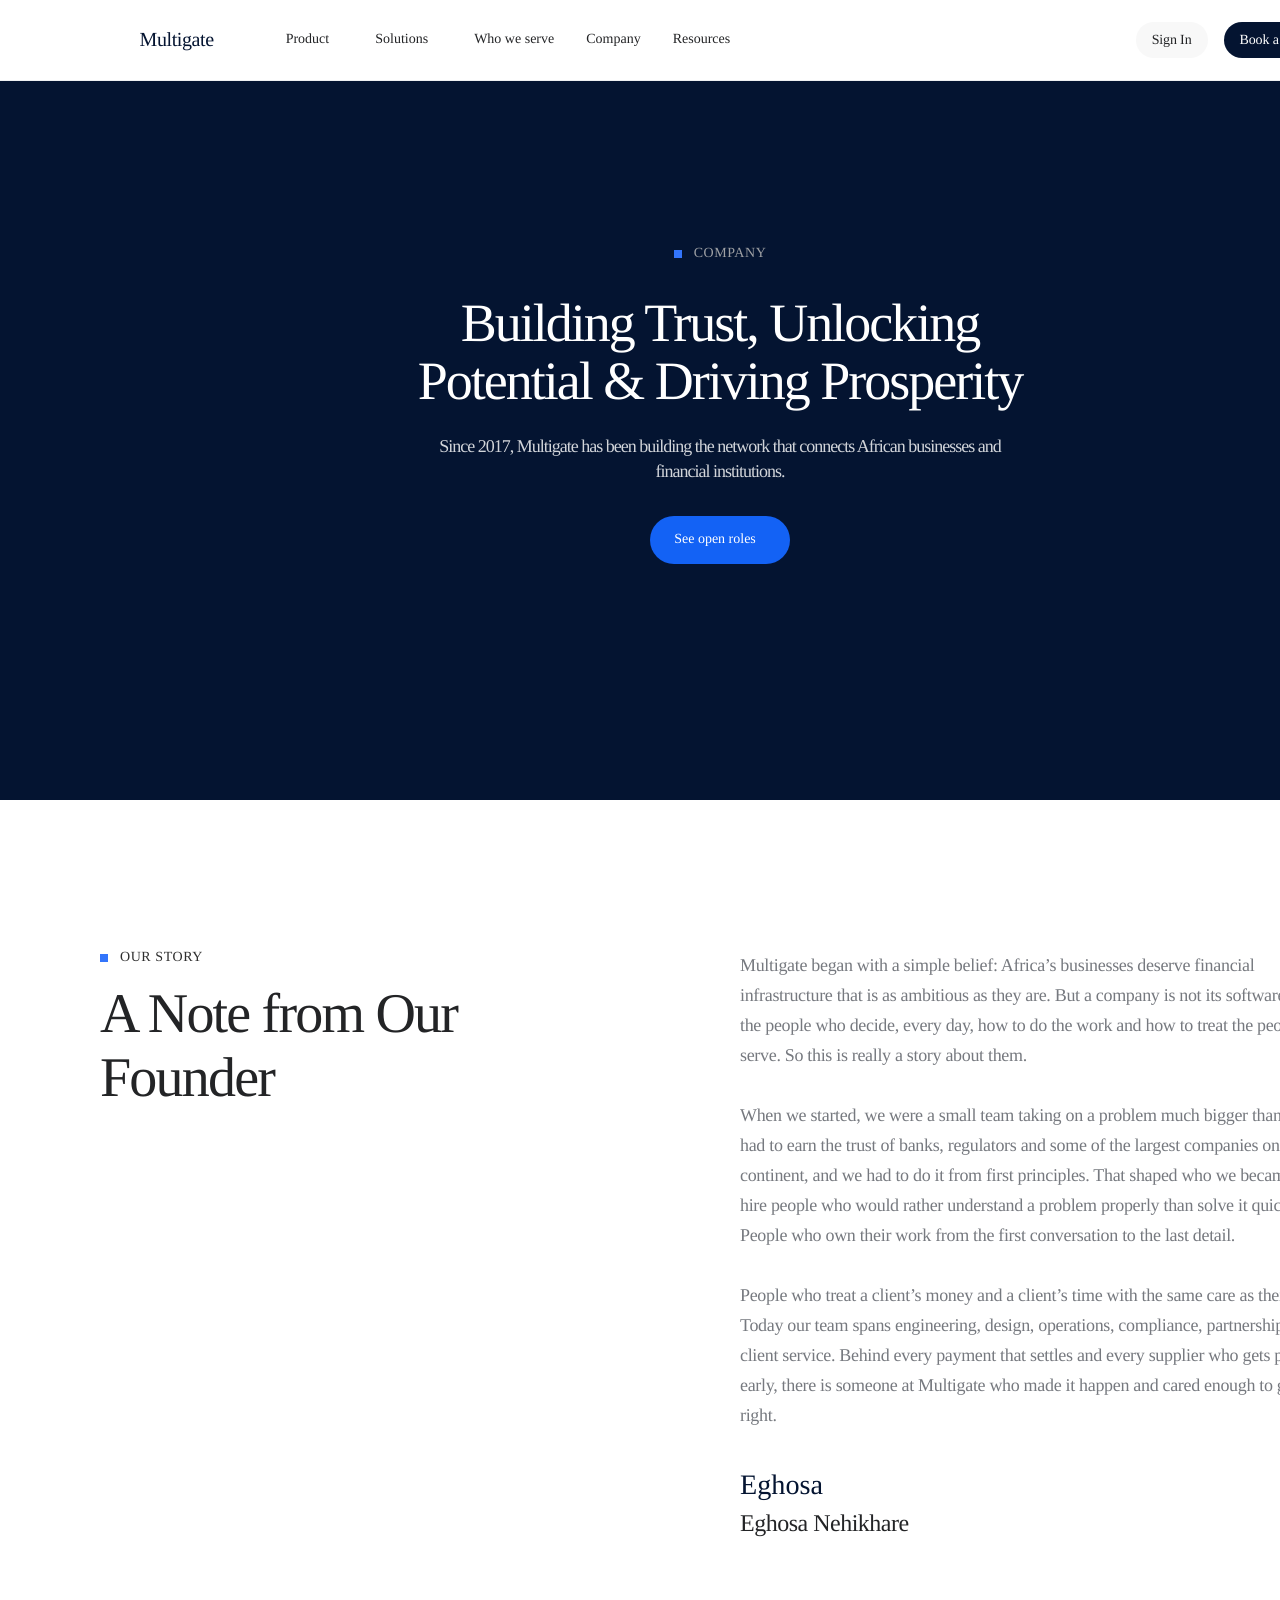
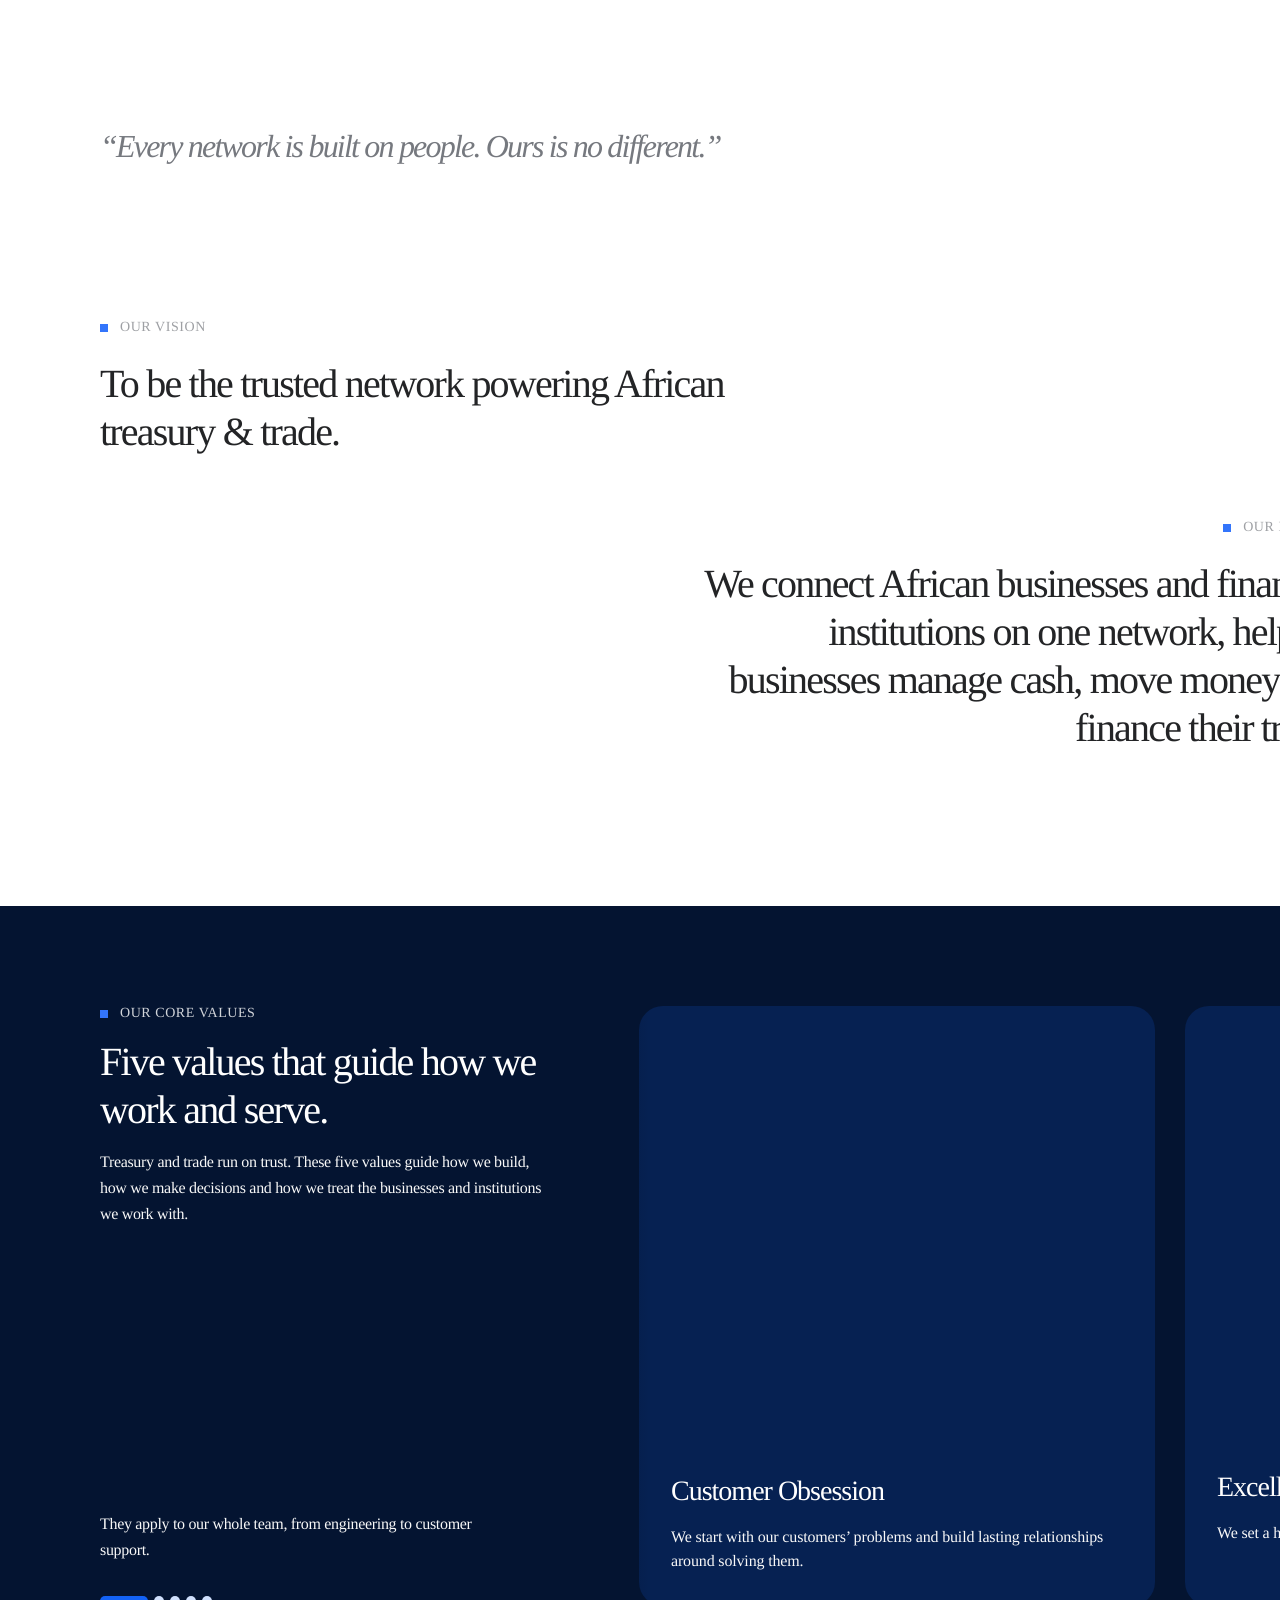
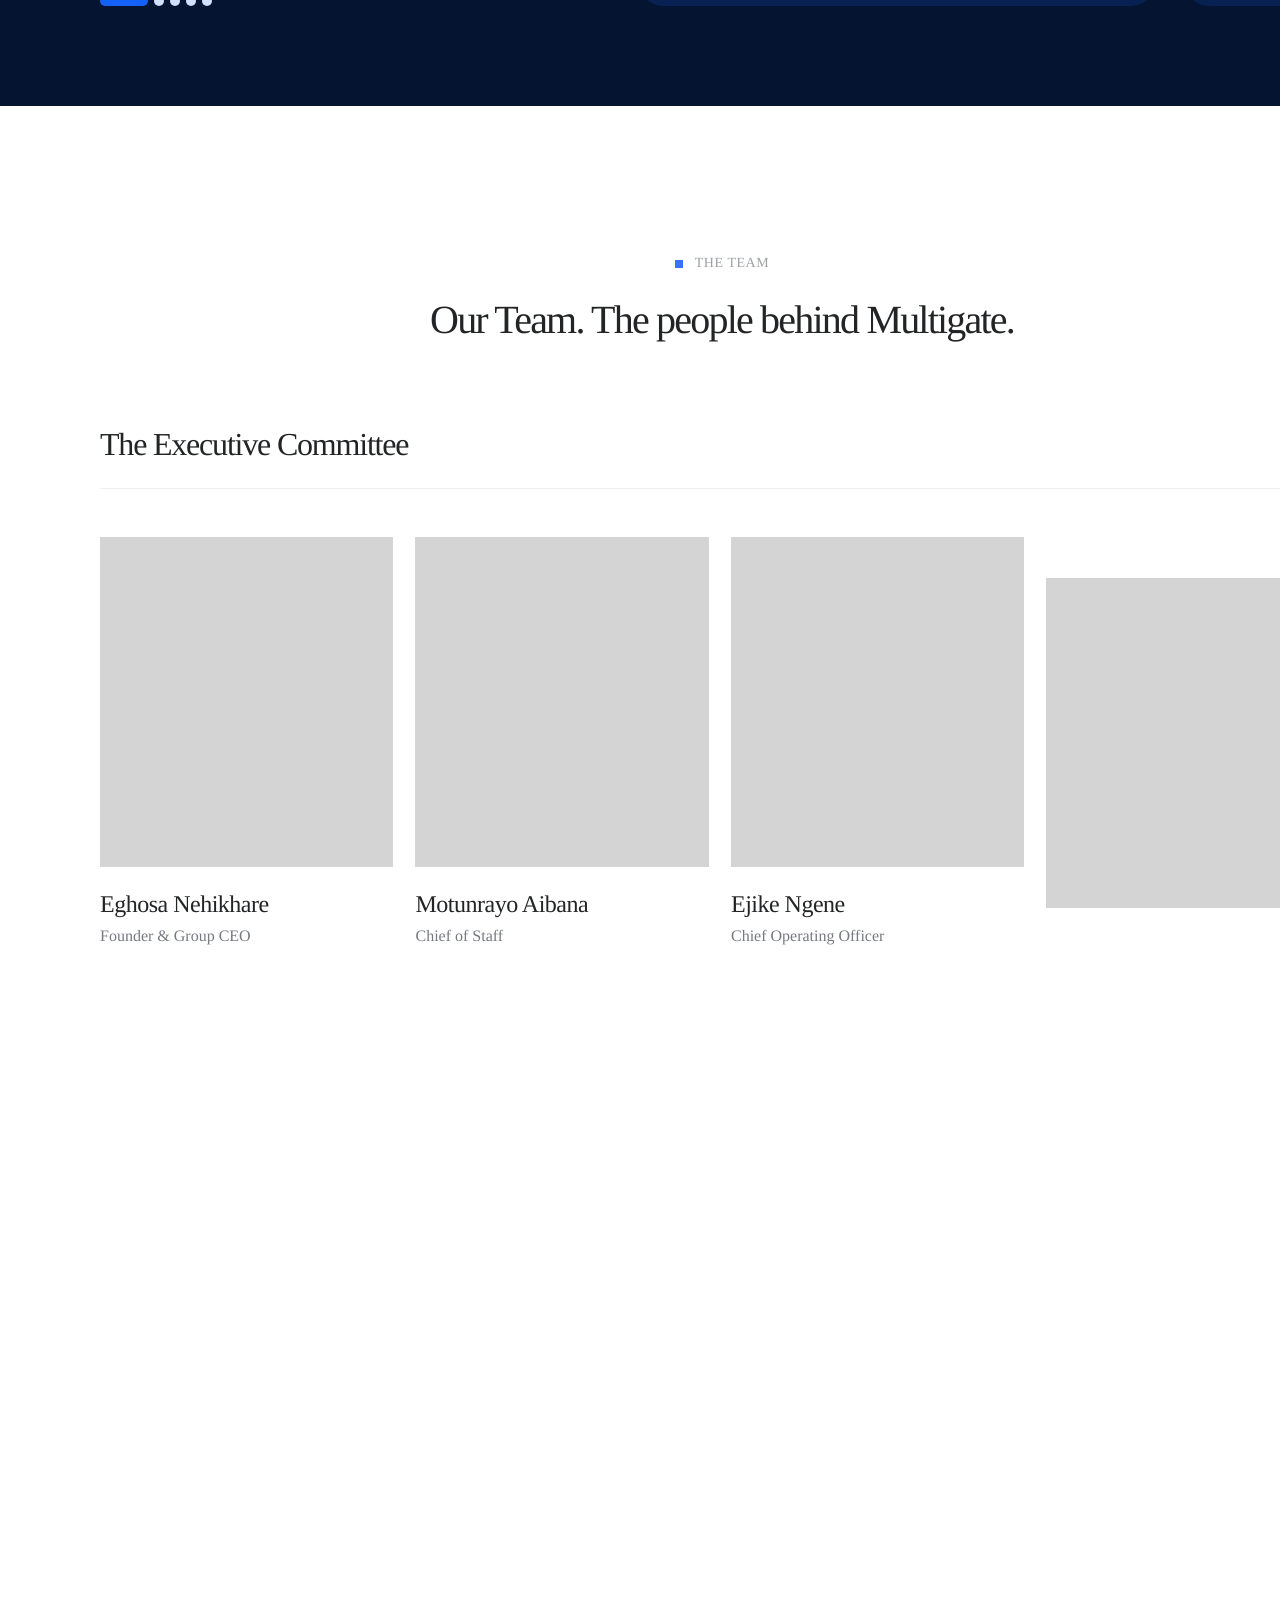
==== commit c0ff75a8: "About page: Executive Committee and Board of Directors groups; Vision before Mission (desktop and ph" ====
--- a/about.html
+++ b/about.html
@@ -47,10 +47,10 @@
 <div class="flex flex-col gap-[150px] items-start shrink-0 w-full">
 <div class="flex flex-col font-['PT_Serif'] italic fw-400 justify-center leading-[0] text-[32px] text-[#76797f] tracking-[-1.8px] w-full"><p class="leading-[48px]">“Every network is built on people. Ours is no different.”</p></div>
 <div class="flex flex-col gap-[64px] items-start shrink-0 w-full">
+<div class="flex flex-col gap-[24px] items-start justify-center w-full"><div class="flex gap-[12px] items-center shrink-0"><div class="bg-[#3375fb] shrink-0 size-[8px]"></div><p class="font-['JetBrains_Mono'] fw-500 leading-[normal] text-[14px] tracking-[0.56px] uppercase whitespace-nowrap text-[#9ea0a4]">OUR VISION</p></div>
+<div class="flex flex-col font-['PT_Serif'] fw-400 justify-center leading-[0] text-[40px] text-[#232426] tracking-[-1.8px] w-[652px]"><p class="leading-[48px]">To be the trusted network powering African treasury &amp; trade.</p></div></div>
 <div class="flex flex-col gap-[24px] items-end justify-center w-full"><div class="flex gap-[12px] items-center shrink-0"><div class="bg-[#3375fb] shrink-0 size-[8px]"></div><p class="font-['JetBrains_Mono'] fw-500 leading-[normal] text-[14px] tracking-[0.56px] uppercase whitespace-nowrap text-[#9ea0a4]">OUR MISSION</p></div>
 <div class="flex flex-col font-['PT_Serif'] fw-400 justify-center leading-[0] text-[40px] text-[#232426] text-right tracking-[-1.8px] w-[652px]"><p class="leading-[48px]">We connect African businesses and financial institutions on one network, helping businesses manage cash, move money and finance their trade.</p></div></div>
-<div class="flex flex-col gap-[24px] items-start justify-center w-full"><div class="flex gap-[12px] items-center shrink-0"><div class="bg-[#3375fb] shrink-0 size-[8px]"></div><p class="font-['JetBrains_Mono'] fw-500 leading-[normal] text-[14px] tracking-[0.56px] uppercase whitespace-nowrap text-[#9ea0a4]">OUR VISION</p></div>
-<div class="flex flex-col font-['PT_Serif'] fw-400 justify-center leading-[0] text-[40px] text-[#232426] tracking-[-1.8px] w-[652px]"><p class="leading-[48px]">To be the trusted network powering African treasury &amp; trade.</p></div></div>
 </div></div></div></div></section>
 <section id="values" class="pf-sec" style="--h:800px;background:#041431"><div class="pf-in" style="height:800px"><div class="absolute left-[100px] top-[100px] w-[1340px] h-[600px] flex gap-[80px] items-center">
 <div class="flex flex-col gap-[32px] items-start shrink-0 w-[459px] relative z-[3] pf-vl">
@@ -81,9 +81,10 @@
 <div class="flex flex-col font-['PT_Serif'] fw-400 justify-center leading-[0] text-[28px] text-white tracking-[-1px] w-full"><p class="leading-[36px] whitespace-nowrap">Empowerment &amp; Ownership</p></div>
 <div class="flex flex-col font-['DM_Sans'] fw-400 justify-center leading-[0] text-[16px] text-[#f8f8f8] tracking-[-0.16px] w-full"><p class="leading-[24px]">Our team members lead in their own areas and take ownership of the results.</p></div></div>
 <div class="absolute left-[108px] overflow-clip size-[300px] top-[82px]"><div class="absolute inset-[7.23%_5.58%_-0.1%_9.23%]"><div class="absolute inset-[-0.13%_-0.15%]"><img alt="" class="block size-full" src="assets/pf/about/v-empower.svg"></div></div></div></div></div></div></div></section>
-<section id="crew" class="pf-sec" style="--h:2474px;background:#fff"><div class="pf-in" style="height:2474px"><div class="absolute left-[100px] top-[150px] w-[1244px] flex flex-col gap-[80px] items-start">
+<section id="crew" class="pf-sec" style="--h:3189px;background:#fff"><div class="pf-in" style="height:3189px"><div class="absolute left-[100px] top-[150px] w-[1244px] flex flex-col gap-[80px] items-start">
 <div class="flex flex-col gap-[24px] items-center justify-center shrink-0 w-full"><div class="flex gap-[12px] items-center shrink-0"><div class="bg-[#3375fb] shrink-0 size-[8px]"></div><p class="font-['JetBrains_Mono'] fw-500 leading-[normal] text-[14px] tracking-[0.56px] uppercase whitespace-nowrap text-[#9ea0a4]">The team</p></div>
 <div class="flex flex-col font-['PT_Serif'] fw-400 justify-center leading-[0] text-[40px] text-[#232426] text-center tracking-[-1.8px] w-[690px]"><p class="leading-[48px]">Our Team. The people behind Multigate.</p></div></div>
+<div class="flex flex-col gap-[48px] items-start shrink-0 w-full"><div class="flex flex-col gap-[24px] items-start shrink-0 w-full pf-gh"><p class="font-['PT_Serif'] fw-400 leading-[40px] text-[32px] text-[#232426] tracking-[-1.2px]">The Executive Committee</p><div class="bg-[#eff0f2] h-px w-full"></div></div>
 <div class="flex flex-col gap-[100px] items-start shrink-0 w-full">
 <div class="flex gap-[22px] items-center shrink-0 w-full pf-leads"><div class="flex flex-col gap-[20px] items-start shrink-0 w-[293.491px]"><div class="bg-[#d4d4d4] h-[330.178px] overflow-clip relative shrink-0 w-full">
 <div class="absolute h-[155.31px] left-[46.96px] top-[55.76px] w-[178.296px]"><div class="absolute inset-[-80%_-69.69%]"><img alt="" class="block size-full" src="assets/pf/about/ellipse.svg"></div></div>
@@ -102,7 +103,22 @@
 <div class="absolute h-[393.941px] right-0 rounded-[10.277px] top-[-8.07px] w-[276.615px]"><img alt="Desiree Djete" class="absolute inset-0 object-cover pointer-events-none size-full" src="assets/pf/about/cro.webp"></div></div>
 <div class="flex flex-col gap-[2px] items-start whitespace-nowrap"><div class="flex flex-col font-['PT_Serif'] fw-400 justify-center leading-[0] text-[24px] text-[#232426] tracking-[-0.5px]"><p class="leading-[36px]">Desiree Djete</p></div>
 <p class="font-['DM_Sans'] fw-400 leading-[24px] text-[16px] text-[#76797f]">Chief Risk, Compliance &amp; Legal Officer</p></div></div></div>
-<div class="font-['DM_Sans'] fw-500 h-[357.823px] leading-[24px] relative shrink-0 w-full pf-people"><div class="absolute flex flex-col gap-[4px] items-start whitespace-nowrap" style="left:0px;top:0px"><p class="text-[20px] text-[#232426]">Adedeji Ojo</p><p class="text-[18px] text-[#76797f]">Engineering Architect</p></div><div class="absolute flex flex-col gap-[4px] items-start whitespace-nowrap" style="left:334.33px;top:0px"><p class="text-[20px] text-[#232426]">Andrew Adesokun</p><p class="text-[18px] text-[#76797f]">Backend Engineer</p></div><div class="absolute flex flex-col gap-[4px] items-start whitespace-nowrap" style="left:655.67px;top:0px"><p class="text-[20px] text-[#232426]">Oluwatosin Iyiola</p><p class="text-[18px] text-[#76797f]">Frontend Engineer</p></div><div class="absolute flex flex-col gap-[4px] items-start whitespace-nowrap" style="left:954px;top:0px"><p class="text-[20px] text-[#232426]">Kehinde Titiloye</p><p class="text-[18px] text-[#76797f]">Head. Financial Crime Compliance</p></div><div class="absolute flex flex-col gap-[4px] items-start whitespace-nowrap" style="left:0px;top:101.82px"><p class="text-[20px] text-[#232426]">Oluwatosin Alabi</p><p class="text-[18px] text-[#76797f]">Product Designer</p></div><div class="absolute flex flex-col gap-[4px] items-start whitespace-nowrap" style="left:334px;top:101.82px"><p class="text-[20px] text-[#232426]">Ayotunde Paseda</p><p class="text-[18px] text-[#76797f]">Sr. Frontend Engineer</p></div><div class="absolute flex flex-col gap-[4px] items-start whitespace-nowrap" style="left:656px;top:101.82px"><p class="text-[20px] text-[#232426]">Abas Abengana</p><p class="text-[18px] text-[#76797f]">Sr. Backend Engineer</p></div><div class="absolute flex flex-col gap-[4px] items-start whitespace-nowrap" style="left:954px;top:101.82px"><p class="text-[20px] text-[#232426]">Abimbola Mese</p><p class="text-[18px] text-[#76797f]">Human Resource Manager</p></div><div class="absolute flex flex-col gap-[4px] items-start whitespace-nowrap" style="left:0px;top:203.82px"><p class="text-[20px] text-[#232426]">Daniel Olufemi</p><p class="text-[18px] text-[#76797f]">Frontend Engineer</p></div><div class="absolute flex flex-col gap-[4px] items-start whitespace-nowrap" style="left:334px;top:203.82px"><p class="text-[20px] text-[#232426]">Folake Ogunniyi</p><p class="text-[18px] text-[#76797f]">Settlement Officer</p></div><div class="absolute flex flex-col gap-[4px] items-start whitespace-nowrap" style="left:656px;top:203.82px"><p class="text-[20px] text-[#232426]">Tosin Adebukunola</p><p class="text-[18px] text-[#76797f]">Head. Solutions Delivery</p></div><div class="absolute flex flex-col gap-[4px] items-start whitespace-nowrap" style="left:954px;top:203.82px"><p class="text-[20px] text-[#232426]">Temiloluwa Adelowo</p><p class="text-[18px] text-[#76797f]">Backend Engineer</p></div><div class="absolute flex flex-col gap-[4px] items-start whitespace-nowrap" style="left:0px;top:305.82px"><p class="text-[20px] text-[#232426]">Tunde Shobowale</p><p class="text-[18px] text-[#76797f]">Head. Risk &amp; Compliance</p></div><div class="absolute flex flex-col gap-[4px] items-start whitespace-nowrap" style="left:334px;top:305.82px"><p class="text-[20px] text-[#232426]">Okeke Maureen</p><p class="text-[18px] text-[#76797f]">Implementation Specialist</p></div><div class="absolute flex flex-col gap-[4px] items-start whitespace-nowrap" style="left:656px;top:305.82px"><p class="text-[20px] text-[#232426]">Monjolaoluwa Bamiteko</p><p class="text-[18px] text-[#76797f]">Product Manager</p></div><div class="absolute flex flex-col gap-[4px] items-start whitespace-nowrap" style="left:954px;top:305.82px"><p class="text-[20px] text-[#232426]">Emmanuel Michael</p><p class="text-[18px] text-[#76797f]">Head. Design, Brand &amp; Experience</p></div></div></div></div><div class="absolute left-[98px] top-[1340px] w-[1245px] flex flex-col gap-[83.808px] items-start">
+<div class="font-['DM_Sans'] fw-500 h-[357.823px] leading-[24px] relative shrink-0 w-full pf-people"><div class="absolute flex flex-col gap-[4px] items-start whitespace-nowrap" style="left:0px;top:0px"><p class="text-[20px] text-[#232426]">Adedeji Ojo</p><p class="text-[18px] text-[#76797f]">Engineering Architect</p></div><div class="absolute flex flex-col gap-[4px] items-start whitespace-nowrap" style="left:334.33px;top:0px"><p class="text-[20px] text-[#232426]">Andrew Adesokun</p><p class="text-[18px] text-[#76797f]">Backend Engineer</p></div><div class="absolute flex flex-col gap-[4px] items-start whitespace-nowrap" style="left:655.67px;top:0px"><p class="text-[20px] text-[#232426]">Oluwatosin Iyiola</p><p class="text-[18px] text-[#76797f]">Frontend Engineer</p></div><div class="absolute flex flex-col gap-[4px] items-start whitespace-nowrap" style="left:954px;top:0px"><p class="text-[20px] text-[#232426]">Kehinde Titiloye</p><p class="text-[18px] text-[#76797f]">Head. Financial Crime Compliance</p></div><div class="absolute flex flex-col gap-[4px] items-start whitespace-nowrap" style="left:0px;top:101.82px"><p class="text-[20px] text-[#232426]">Oluwatosin Alabi</p><p class="text-[18px] text-[#76797f]">Product Designer</p></div><div class="absolute flex flex-col gap-[4px] items-start whitespace-nowrap" style="left:334px;top:101.82px"><p class="text-[20px] text-[#232426]">Ayotunde Paseda</p><p class="text-[18px] text-[#76797f]">Sr. Frontend Engineer</p></div><div class="absolute flex flex-col gap-[4px] items-start whitespace-nowrap" style="left:656px;top:101.82px"><p class="text-[20px] text-[#232426]">Abas Abengana</p><p class="text-[18px] text-[#76797f]">Sr. Backend Engineer</p></div><div class="absolute flex flex-col gap-[4px] items-start whitespace-nowrap" style="left:954px;top:101.82px"><p class="text-[20px] text-[#232426]">Abimbola Mese</p><p class="text-[18px] text-[#76797f]">Human Resource Manager</p></div><div class="absolute flex flex-col gap-[4px] items-start whitespace-nowrap" style="left:0px;top:203.82px"><p class="text-[20px] text-[#232426]">Daniel Olufemi</p><p class="text-[18px] text-[#76797f]">Frontend Engineer</p></div><div class="absolute flex flex-col gap-[4px] items-start whitespace-nowrap" style="left:334px;top:203.82px"><p class="text-[20px] text-[#232426]">Folake Ogunniyi</p><p class="text-[18px] text-[#76797f]">Settlement Officer</p></div><div class="absolute flex flex-col gap-[4px] items-start whitespace-nowrap" style="left:656px;top:203.82px"><p class="text-[20px] text-[#232426]">Tosin Adebukunola</p><p class="text-[18px] text-[#76797f]">Head. Solutions Delivery</p></div><div class="absolute flex flex-col gap-[4px] items-start whitespace-nowrap" style="left:954px;top:203.82px"><p class="text-[20px] text-[#232426]">Temiloluwa Adelowo</p><p class="text-[18px] text-[#76797f]">Backend Engineer</p></div><div class="absolute flex flex-col gap-[4px] items-start whitespace-nowrap" style="left:0px;top:305.82px"><p class="text-[20px] text-[#232426]">Tunde Shobowale</p><p class="text-[18px] text-[#76797f]">Head. Risk &amp; Compliance</p></div><div class="absolute flex flex-col gap-[4px] items-start whitespace-nowrap" style="left:334px;top:305.82px"><p class="text-[20px] text-[#232426]">Okeke Maureen</p><p class="text-[18px] text-[#76797f]">Implementation Specialist</p></div><div class="absolute flex flex-col gap-[4px] items-start whitespace-nowrap" style="left:656px;top:305.82px"><p class="text-[20px] text-[#232426]">Monjolaoluwa Bamiteko</p><p class="text-[18px] text-[#76797f]">Product Manager</p></div><div class="absolute flex flex-col gap-[4px] items-start whitespace-nowrap" style="left:954px;top:305.82px"><p class="text-[20px] text-[#232426]">Emmanuel Michael</p><p class="text-[18px] text-[#76797f]">Head. Design, Brand &amp; Experience</p></div></div></div></div>
+<div class="flex flex-col gap-[48px] items-start shrink-0 w-full"><div class="flex flex-col gap-[24px] items-start shrink-0 w-full pf-gh"><p class="font-['PT_Serif'] fw-400 leading-[40px] text-[32px] text-[#232426] tracking-[-1.2px]">Board of Directors</p><div class="bg-[#eff0f2] h-px w-full"></div></div>
+<div class="flex gap-[22px] items-center shrink-0 w-full pf-board"><div class="flex flex-col gap-[20px] items-start shrink-0 w-[293.491px]"><div class="bg-[#d4d4d4] h-[330.178px] overflow-clip relative shrink-0 w-full">
+<div class="absolute h-[155.31px] left-[46.96px] top-[55.76px] w-[178.296px]"><div class="absolute inset-[-80%_-69.69%]"><img alt="" class="block size-full" src="assets/pf/about/ellipse.svg"></div></div><svg class="absolute inset-0 size-full" viewBox="0 0 293.491 330.178" preserveAspectRatio="xMidYMid slice"><circle cx="146" cy="128" r="50" fill="#c4c7cc"/><path d="M26 330.178C26 252 84 218 146 218C208 218 267 252 267 330.178Z" fill="#c4c7cc"/></svg></div>
+<div class="flex flex-col gap-[2px] items-start whitespace-nowrap"><div class="flex flex-col font-['PT_Serif'] fw-400 justify-center leading-[0] text-[24px] text-[#232426] tracking-[-0.5px]"><p class="leading-[36px]">Aisha Babangida</p></div>
+<p class="font-['DM_Sans'] fw-400 leading-[24px] text-[16px] text-[#76797f]">Chair</p></div></div><div class="flex flex-col gap-[20px] items-start shrink-0 w-[293.491px]"><div class="bg-[#d4d4d4] h-[330.178px] overflow-clip relative shrink-0 w-full">
+<div class="absolute h-[155.31px] left-[46.96px] top-[55.76px] w-[178.296px]"><div class="absolute inset-[-80%_-69.69%]"><img alt="" class="block size-full" src="assets/pf/about/ellipse.svg"></div></div>
+<div class="absolute h-[526.083px] right-[-63.44px] top-0 w-[420.764px]"><img alt="Eghosa Nehikhare" class="absolute inset-0 object-cover pointer-events-none size-full" src="assets/pf/about/ceo.webp"></div></div>
+<div class="flex flex-col gap-[2px] items-start whitespace-nowrap"><div class="flex flex-col font-['PT_Serif'] fw-400 justify-center leading-[0] text-[24px] text-[#232426] tracking-[-0.5px]"><p class="leading-[36px]">Eghosa Nehikhare</p></div>
+<p class="font-['DM_Sans'] fw-400 leading-[24px] text-[16px] text-[#76797f]">Founder &amp; CEO</p></div></div><div class="flex flex-col gap-[20px] items-start shrink-0 w-[293.491px]"><div class="bg-[#d4d4d4] h-[330.178px] overflow-clip relative shrink-0 w-full">
+<div class="absolute h-[155.31px] left-[46.96px] top-[55.76px] w-[178.296px]"><div class="absolute inset-[-80%_-69.69%]"><img alt="" class="block size-full" src="assets/pf/about/ellipse.svg"></div></div><svg class="absolute inset-0 size-full" viewBox="0 0 293.491 330.178" preserveAspectRatio="xMidYMid slice"><circle cx="146" cy="128" r="50" fill="#c4c7cc"/><path d="M26 330.178C26 252 84 218 146 218C208 218 267 252 267 330.178Z" fill="#c4c7cc"/></svg></div>
+<div class="flex flex-col gap-[2px] items-start whitespace-nowrap"><div class="flex flex-col font-['PT_Serif'] fw-400 justify-center leading-[0] text-[24px] text-[#232426] tracking-[-0.5px]"><p class="leading-[36px]">Dayo Okusami</p></div>
+<p class="font-['DM_Sans'] fw-400 leading-[24px] text-[16px] text-[#76797f]">Non-Executive Director</p></div></div><div class="flex flex-col gap-[20px] items-start shrink-0 w-[293.491px]"><div class="bg-[#d4d4d4] h-[330.178px] overflow-clip relative shrink-0 w-full">
+<div class="absolute h-[155.31px] left-[46.96px] top-[55.76px] w-[178.296px]"><div class="absolute inset-[-80%_-69.69%]"><img alt="" class="block size-full" src="assets/pf/about/ellipse.svg"></div></div><svg class="absolute inset-0 size-full" viewBox="0 0 293.491 330.178" preserveAspectRatio="xMidYMid slice"><circle cx="146" cy="128" r="50" fill="#c4c7cc"/><path d="M26 330.178C26 252 84 218 146 218C208 218 267 252 267 330.178Z" fill="#c4c7cc"/></svg></div>
+<div class="flex flex-col gap-[2px] items-start whitespace-nowrap"><div class="flex flex-col font-['PT_Serif'] fw-400 justify-center leading-[0] text-[24px] text-[#232426] tracking-[-0.5px]"><p class="leading-[36px]">Nwabueze Amiaka</p></div>
+<p class="font-['DM_Sans'] fw-400 leading-[24px] text-[16px] text-[#76797f]">Non-Executive Director</p></div></div></div></div></div><div class="absolute left-[98px] top-[2058px] w-[1245px] flex flex-col gap-[83.808px] items-start">
 <div class="flex items-center justify-between shrink-0 w-[1244px]"><div class="flex flex-col font-['PT_Serif'] fw-400 justify-center leading-[0] text-[40px] text-[#232426] tracking-[-1.8175px] w-[424.088px]"><p class="leading-[48px]">A few reasons you’ll enjoy working at Multigate.</p></div>
 <a href="#" class="bg-[#1261f2] flex items-center justify-between overflow-clip pl-[33.072px] pr-[24.804px] py-[24.804px] rounded-[206.701px] shrink-0 w-[228.404px]"><p class="font-['DM_Sans'] fw-600 leading-[normal] text-[14.469px] text-white tracking-[-0.2894px] whitespace-nowrap">View All Roles</p><div class="relative shrink-0 size-[6.201px]"><img alt="" class="absolute block inset-0 size-full" src="assets/pf/about/p-arrow.svg"></div></a></div>
 <div class="flex flex-col gap-[54.526px] items-start shrink-0 w-full"><div class="flex gap-[64.623px] items-center shrink-0 w-full"><div class="bg-[#f7f9fd] flex flex-col gap-[16.156px] items-center p-[32.311px] shrink-0 w-[371.582px] pf-perk"><div class="overflow-clip relative shrink-0 size-[201.946px]"><div class="absolute inset-[9.17%_8.71%]"><div class="absolute inset-[-0.77%_-0.76%]"><img alt="" class="block size-full" src="assets/pf/about/p-health.svg"></div></div></div>
--- a/assets/pf/about.css
+++ b/assets/pf/about.css
@@ -1 +1 @@
-*,:after,:before{--tw-border-spacing-x:0;--tw-border-spacing-y:0;--tw-translate-x:0;--tw-translate-y:0;--tw-rotate:0;--tw-skew-x:0;--tw-skew-y:0;--tw-scale-x:1;--tw-scale-y:1;--tw-pan-x: ;--tw-pan-y: ;--tw-pinch-zoom: ;--tw-scroll-snap-strictness:proximity;--tw-gradient-from-position: ;--tw-gradient-via-position: ;--tw-gradient-to-position: ;--tw-ordinal: ;--tw-slashed-zero: ;--tw-numeric-figure: ;--tw-numeric-spacing: ;--tw-numeric-fraction: ;--tw-ring-inset: ;--tw-ring-offset-width:0px;--tw-ring-offset-color:#fff;--tw-ring-color:rgba(59,130,246,.5);--tw-ring-offset-shadow:0 0 #0000;--tw-ring-shadow:0 0 #0000;--tw-shadow:0 0 #0000;--tw-shadow-colored:0 0 #0000;--tw-blur: ;--tw-brightness: ;--tw-contrast: ;--tw-grayscale: ;--tw-hue-rotate: ;--tw-invert: ;--tw-saturate: ;--tw-sepia: ;--tw-drop-shadow: ;--tw-backdrop-blur: ;--tw-backdrop-brightness: ;--tw-backdrop-contrast: ;--tw-backdrop-grayscale: ;--tw-backdrop-hue-rotate: ;--tw-backdrop-invert: ;--tw-backdrop-opacity: ;--tw-backdrop-saturate: ;--tw-backdrop-sepia: ;--tw-contain-size: ;--tw-contain-layout: ;--tw-contain-paint: ;--tw-contain-style: }::backdrop{--tw-border-spacing-x:0;--tw-border-spacing-y:0;--tw-translate-x:0;--tw-translate-y:0;--tw-rotate:0;--tw-skew-x:0;--tw-skew-y:0;--tw-scale-x:1;--tw-scale-y:1;--tw-pan-x: ;--tw-pan-y: ;--tw-pinch-zoom: ;--tw-scroll-snap-strictness:proximity;--tw-gradient-from-position: ;--tw-gradient-via-position: ;--tw-gradient-to-position: ;--tw-ordinal: ;--tw-slashed-zero: ;--tw-numeric-figure: ;--tw-numeric-spacing: ;--tw-numeric-fraction: ;--tw-ring-inset: ;--tw-ring-offset-width:0px;--tw-ring-offset-color:#fff;--tw-ring-color:rgba(59,130,246,.5);--tw-ring-offset-shadow:0 0 #0000;--tw-ring-shadow:0 0 #0000;--tw-shadow:0 0 #0000;--tw-shadow-colored:0 0 #0000;--tw-blur: ;--tw-brightness: ;--tw-contrast: ;--tw-grayscale: ;--tw-hue-rotate: ;--tw-invert: ;--tw-saturate: ;--tw-sepia: ;--tw-drop-shadow: ;--tw-backdrop-blur: ;--tw-backdrop-brightness: ;--tw-backdrop-contrast: ;--tw-backdrop-grayscale: ;--tw-backdrop-hue-rotate: ;--tw-backdrop-invert: ;--tw-backdrop-opacity: ;--tw-backdrop-saturate: ;--tw-backdrop-sepia: ;--tw-contain-size: ;--tw-contain-layout: ;--tw-contain-paint: ;--tw-contain-style: }/*! tailwindcss v3.4.17 | MIT License | https://tailwindcss.com*/*,:after,:before{box-sizing:border-box;border:0 solid #e5e7eb}:after,:before{--tw-content:""}:host,html{line-height:1.5;-webkit-text-size-adjust:100%;-moz-tab-size:4;-o-tab-size:4;tab-size:4;font-family:ui-sans-serif,system-ui,sans-serif,Apple Color Emoji,Segoe UI Emoji,Segoe UI Symbol,Noto Color Emoji;font-feature-settings:normal;font-variation-settings:normal;-webkit-tap-highlight-color:transparent}body{margin:0;line-height:inherit}hr{height:0;color:inherit;border-top-width:1px}abbr:where([title]){-webkit-text-decoration:underline dotted;text-decoration:underline dotted}h1,h2,h3,h4,h5,h6{font-size:inherit;font-weight:inherit}a{color:inherit;text-decoration:inherit}b,strong{font-weight:bolder}code,kbd,pre,samp{font-family:ui-monospace,SFMono-Regular,Menlo,Monaco,Consolas,Liberation Mono,Courier New,monospace;font-feature-settings:normal;font-variation-settings:normal;font-size:1em}small{font-size:80%}sub,sup{font-size:75%;line-height:0;position:relative;vertical-align:baseline}sub{bottom:-.25em}sup{top:-.5em}table{text-indent:0;border-color:inherit;border-collapse:collapse}button,input,optgroup,select,textarea{font-family:inherit;font-feature-settings:inherit;font-variation-settings:inherit;font-size:100%;font-weight:inherit;line-height:inherit;letter-spacing:inherit;color:inherit;margin:0;padding:0}button,select{text-transform:none}button,input:where([type=button]),input:where([type=reset]),input:where([type=submit]){-webkit-appearance:button;background-color:transparent;background-image:none}:-moz-focusring{outline:auto}:-moz-ui-invalid{box-shadow:none}progress{vertical-align:baseline}::-webkit-inner-spin-button,::-webkit-outer-spin-button{height:auto}[type=search]{-webkit-appearance:textfield;outline-offset:-2px}::-webkit-search-decoration{-webkit-appearance:none}::-webkit-file-upload-button{-webkit-appearance:button;font:inherit}summary{display:list-item}blockquote,dd,dl,figure,h1,h2,h3,h4,h5,h6,hr,p,pre{margin:0}fieldset{margin:0}fieldset,legend{padding:0}menu,ol,ul{list-style:none;margin:0;padding:0}dialog{padding:0}textarea{resize:vertical}input::-moz-placeholder,textarea::-moz-placeholder{opacity:1;color:#9ca3af}input::placeholder,textarea::placeholder{opacity:1;color:#9ca3af}[role=button],button{cursor:pointer}:disabled{cursor:default}audio,canvas,embed,iframe,img,object,svg,video{display:block;vertical-align:middle}img,video{max-width:100%;height:auto}[hidden]:where(:not([hidden=until-found])){display:none}.pointer-events-none{pointer-events:none}.absolute{position:absolute}.relative{position:relative}.inset-0{inset:0}.inset-\[-0\.13\%_-0\.14\%\]{inset:-.13% -.14%}.inset-\[-0\.13\%_-0\.15\%\]{inset:-.13% -.15%}.inset-\[-0\.15\%_-0\.21\%\]{inset:-.15% -.21%}.inset-\[-0\.2\%\]{inset:-.2%}.inset-\[-0\.74\%_-0\.85\%\]{inset:-.74% -.85%}.inset-\[-0\.77\%_-0\.76\%\]{inset:-.77% -.76%}.inset-\[-0\.96\%_-0\.91\%\]{inset:-.96% -.91%}.inset-\[-1\.08\%_-0\.82\%\]{inset:-1.08% -.82%}.inset-\[-1\.09\%_-0\.98\%\]{inset:-1.09% -.98%}.inset-\[-1\.21\%_-0\.83\%\]{inset:-1.21% -.83%}.inset-\[-34\.62\%_-15\.38\%_-42\.31\%_-15\.38\%\]{inset:-34.62% -15.38% -42.31% -15.38%}.inset-\[-38\.46\%_-15\.38\%\]{inset:-38.46% -15.38%}.inset-\[-59\.09\%_-20\.31\%\]{inset:-59.09% -20.31%}.inset-\[-80\%_-69\.69\%\]{inset:-80% -69.69%}.inset-\[0_-10\.8\%_-14\.91\%_0\]{inset:0 -10.8% -14.91% 0}.inset-\[14\.36\%_18\.21\%_14\.41\%_17\.92\%\]{inset:14.36% 18.21% 14.41% 17.92%}.inset-\[16\%_25\.78\%_42\.81\%_25\.78\%\]{inset:16% 25.78% 42.81% 25.78%}.inset-\[18\.42\%_15\.75\%_16\.38\%_15\.67\%\]{inset:18.42% 15.75% 16.38% 15.67%}.inset-\[18\.5\%_8\.96\%_18\.91\%_9\%\]{inset:18.5% 8.96% 18.91% 9%}.inset-\[24\.87\%_6\.02\%_5\.7\%_6\.25\%\]{inset:24.87% 6.02% 5.7% 6.25%}.inset-\[3\.45\%_10\.85\%_2\.23\%_1\.48\%\]{inset:3.45% 10.85% 2.23% 1.48%}.inset-\[44\.11\%_0_55\.82\%_2\.08\%\]{inset:44.11% 0 55.82% 2.08%}.inset-\[44\.12\%_-8\.7\%_-18\.01\%_108\.63\%\]{inset:44.12% -8.7% -18.01% 108.63%}.inset-\[44\.12\%_26\.88\%_26\.76\%_73\.05\%\]{inset:44.12% 26.88% 26.76% 73.05%}.inset-\[44\.12\%_44\.61\%_26\.76\%_55\.33\%\]{inset:44.12% 44.61% 26.76% 55.33%}.inset-\[44\.12\%_62\.33\%_26\.76\%_37\.6\%\]{inset:44.12% 62.33% 26.76% 37.6%}.inset-\[44\.12\%_80\.06\%_26\.76\%_19\.87\%\]{inset:44.12% 80.06% 26.76% 19.87%}.inset-\[44\.12\%_97\.83\%_-18\.01\%_2\.11\%\]{inset:44.12% 97.83% -18.01% 2.11%}.inset-\[50\.37\%_94\.71\%_49\.09\%_4\.81\%\]{inset:50.37% 94.71% 49.09% 4.81%}.inset-\[7\.23\%_5\.58\%_-0\.1\%_9\.23\%\]{inset:7.23% 5.58% -.1% 9.23%}.inset-\[7\.71\%_13\.25\%\]{inset:7.71% 13.25%}.inset-\[73\.15\%_-8\.66\%_26\.78\%_2\.15\%\]{inset:73.15% -8.66% 26.78% 2.15%}.inset-\[9\.17\%_8\.71\%\]{inset:9.17% 8.71%}.inset-\[9\.42\%_19\.98\%_7\.1\%_19\.98\%\]{inset:9.42% 19.98% 7.1% 19.98%}.inset-\[9\.67\%_22\.67\%_7\.95\%_17\.95\%\]{inset:9.67% 22.67% 7.95% 17.95%}.inset-\[95\.08\%_-8\.63\%_4\.84\%_2\.17\%\]{inset:95.08% -8.63% 4.84% 2.17%}.inset-\[99\.91\%_-8\.63\%_0\.01\%_2\.17\%\]{inset:99.91% -8.63% .01% 2.17%}.bottom-0{bottom:0}.left-0{left:0}.left-\[100px\]{left:100px}.left-\[1084\.2px\]{left:1084.2px}.left-\[108px\]{left:108px}.left-\[1094\.2px\]{left:1094.2px}.left-\[325\.6px\]{left:325.6px}.left-\[331px\]{left:331px}.left-\[380px\]{left:380px}.left-\[432px\]{left:432px}.left-\[43px\]{left:43px}.left-\[46\.96px\]{left:46.96px}.left-\[581\.8px\]{left:581.8px}.left-\[59\.4px\]{left:59.4px}.left-\[63px\]{left:63px}.left-\[69\.4px\]{left:69.4px}.left-\[72px\]{left:72px}.left-\[836px\]{left:836px}.left-\[838px\]{left:838px}.left-\[83px\]{left:83px}.left-\[98px\]{left:98px}.right-0{right:0}.right-\[-14\.67px\]{right:-14.67px}.right-\[-19\.59px\]{right:-19.59px}.right-\[-63\.44px\]{right:-63.44px}.top-0{top:0}.top-\[-10\.27px\]{top:-10.27px}.top-\[-8\.07px\]{top:-8.07px}.top-\[100px\]{top:100px}.top-\[104px\]{top:104px}.top-\[1163px\]{top:1163px}.top-\[1240px\]{top:1240px}.top-\[1340px\]{top:1340px}.top-\[150px\]{top:150px}.top-\[16\.88px\]{top:16.88px}.top-\[246px\]{top:246px}.top-\[55\.76px\]{top:55.76px}.top-\[56px\]{top:56px}.top-\[59px\]{top:59px}.top-\[627px\]{top:627px}.top-\[644\.3px\]{top:644.3px}.top-\[671\.5px\]{top:671.5px}.top-\[688\.6px\]{top:688.6px}.top-\[694px\]{top:694px}.top-\[731\.3px\]{top:731.3px}.top-\[734px\]{top:734px}.top-\[774\.1px\]{top:774.1px}.top-\[816\.8px\]{top:816.8px}.top-\[82px\]{top:82px}.top-\[841\.6px\]{top:841.6px}.top-\[85px\]{top:85px}.top-\[966px\]{top:966px}.z-10{z-index:10}.z-\[3\]{z-index:3}.mb-0{margin-bottom:0}.block{display:block}.flex{display:flex}.size-\[10px\]{width:10px;height:10px}.size-\[201\.946px\]{width:201.946px;height:201.946px}.size-\[300px\]{width:300px;height:300px}.size-\[350px\]{width:350px;height:350px}.size-\[6\.201px\]{width:6.201px;height:6.201px}.size-\[6px\]{width:6px;height:6px}.size-\[8px\]{width:8px;height:8px}.size-full{width:100%;height:100%}.h-\[108px\]{height:108px}.h-\[10px\]{height:10px}.h-\[132px\]{height:132px}.h-\[136px\]{height:136px}.h-\[155\.31px\]{height:155.31px}.h-\[15px\]{height:15px}.h-\[194\.878px\]{height:194.878px}.h-\[195\.888px\]{height:195.888px}.h-\[245\.215px\]{height:245.215px}.h-\[313\.577px\]{height:313.577px}.h-\[330\.178px\]{height:330.178px}.h-\[357\.823px\]{height:357.823px}.h-\[36px\]{height:36px}.h-\[393\.941px\]{height:393.941px}.h-\[459\.078px\]{height:459.078px}.h-\[520px\]{height:520px}.h-\[526\.083px\]{height:526.083px}.h-\[558px\]{height:558px}.h-\[579\.6px\]{height:579.6px}.h-\[600px\]{height:600px}.h-\[622px\]{height:622px}.h-\[6px\]{height:6px}.w-\[10px\]{width:10px}.w-\[1240px\]{width:1240px}.w-\[1244px\]{width:1244px}.w-\[1245px\]{width:1245px}.w-\[1300px\]{width:1300px}.w-\[1340px\]{width:1340px}.w-\[1440px\]{width:1440px}.w-\[1449px\]{width:1449px}.w-\[178\.296px\]{width:178.296px}.w-\[201\.2px\]{width:201.2px}.w-\[226\.18px\]{width:226.18px}.w-\[228\.404px\]{width:228.404px}.w-\[242\.336px\]{width:242.336px}.w-\[250px\]{width:250px}.w-\[276\.615px\]{width:276.615px}.w-\[293\.491px\]{width:293.491px}.w-\[306\.959px\]{width:306.959px}.w-\[318\.223px\]{width:318.223px}.w-\[323\.574px\]{width:323.574px}.w-\[33\.5px\]{width:33.5px}.w-\[371\.582px\]{width:371.582px}.w-\[372px\]{width:372px}.w-\[419px\]{width:419px}.w-\[420\.764px\]{width:420.764px}.w-\[424\.088px\]{width:424.088px}.w-\[458px\]{width:458px}.w-\[459px\]{width:459px}.w-\[469px\]{width:469px}.w-\[48px\]{width:48px}.w-\[516px\]{width:516px}.w-\[579px\]{width:579px}.w-\[590px\]{width:590px}.w-\[600px\]{width:600px}.w-\[604px\]{width:604px}.w-\[652px\]{width:652px}.w-\[680px\]{width:680px}.w-\[690px\]{width:690px}.w-\[713\.354px\]{width:713.354px}.w-\[736px\]{width:736px}.w-\[min-content\]{width:-moz-min-content;width:min-content}.w-full{width:100%}.min-w-full{min-width:100%}.min-w-px{min-width:1px}.max-w-none{max-width:none}.flex-\[1_0_0\]{flex:1 0 0}.shrink-0{flex-shrink:0}.grow{flex-grow:1}.flex-col{flex-direction:column}.content-stretch{align-content:stretch}.items-start{align-items:flex-start}.items-end{align-items:flex-end}.items-center{align-items:center}.justify-end{justify-content:flex-end}.justify-center{justify-content:center}.justify-between{justify-content:space-between}.gap-\[100px\]{gap:100px}.gap-\[12px\]{gap:12px}.gap-\[150px\]{gap:150px}.gap-\[16\.156px\]{gap:16.156px}.gap-\[16px\]{gap:16px}.gap-\[2\.019px\]{gap:2.019px}.gap-\[20px\]{gap:20px}.gap-\[22px\]{gap:22px}.gap-\[23\.224px\]{gap:23.224px}.gap-\[24px\]{gap:24px}.gap-\[2px\]{gap:2px}.gap-\[30px\]{gap:30px}.gap-\[32px\]{gap:32px}.gap-\[40px\]{gap:40px}.gap-\[4px\]{gap:4px}.gap-\[54\.526px\]{gap:54.526px}.gap-\[64\.623px\]{gap:64.623px}.gap-\[64px\]{gap:64px}.gap-\[6px\]{gap:6px}.gap-\[80px\]{gap:80px}.gap-\[83\.808px\]{gap:83.808px}.overflow-clip{overflow:clip}.whitespace-nowrap{white-space:nowrap}.whitespace-pre{white-space:pre}.whitespace-pre-wrap{white-space:pre-wrap}.rounded-\[10\.277px\]{border-radius:10.277px}.rounded-\[200px\]{border-radius:200px}.rounded-\[206\.701px\]{border-radius:206.701px}.rounded-\[24px\]{border-radius:24px}.rounded-\[8px\]{border-radius:8px}.rounded-\[900px\]{border-radius:900px}.border-b{border-bottom-width:1px}.border-solid{border-style:solid}.border-\[\#eff0f2\]{--tw-border-opacity:1;border-color:rgb(239 240 242/var(--tw-border-opacity,1))}.bg-\[\#041431\]{--tw-bg-opacity:1;background-color:rgb(4 20 49/var(--tw-bg-opacity,1))}.bg-\[\#062152\]{--tw-bg-opacity:1;background-color:rgb(6 33 82/var(--tw-bg-opacity,1))}.bg-\[\#1261f2\]{--tw-bg-opacity:1;background-color:rgb(18 97 242/var(--tw-bg-opacity,1))}.bg-\[\#1362f5\]{--tw-bg-opacity:1;background-color:rgb(19 98 245/var(--tw-bg-opacity,1))}.bg-\[\#3375fb\]{--tw-bg-opacity:1;background-color:rgb(51 117 251/var(--tw-bg-opacity,1))}.bg-\[\#d0e0fd\]{--tw-bg-opacity:1;background-color:rgb(208 224 253/var(--tw-bg-opacity,1))}.bg-\[\#d4d4d4\]{--tw-bg-opacity:1;background-color:rgb(212 212 212/var(--tw-bg-opacity,1))}.bg-\[\#f7f9fd\]{--tw-bg-opacity:1;background-color:rgb(247 249 253/var(--tw-bg-opacity,1))}.bg-\[\#f8f8f8\]{--tw-bg-opacity:1;background-color:rgb(248 248 248/var(--tw-bg-opacity,1))}.bg-white{--tw-bg-opacity:1;background-color:rgb(255 255 255/var(--tw-bg-opacity,1))}.object-cover{-o-object-fit:cover;object-fit:cover}.p-\[32\.311px\]{padding:32.311px}.px-\[100px\]{padding-left:100px;padding-right:100px}.px-\[10px\]{padding-left:10px;padding-right:10px}.px-\[16px\]{padding-left:16px;padding-right:16px}.px-\[32px\]{padding-left:32px;padding-right:32px}.py-\[16px\]{padding-top:16px;padding-bottom:16px}.py-\[22px\]{padding-top:22px;padding-bottom:22px}.py-\[24\.804px\]{padding-top:24.804px;padding-bottom:24.804px}.py-\[8px\]{padding-top:8px;padding-bottom:8px}.pb-\[32px\]{padding-bottom:32px}.pl-\[24px\]{padding-left:24px}.pl-\[33\.072px\]{padding-left:33.072px}.pl-\[62px\]{padding-left:62px}.pr-\[16px\]{padding-right:16px}.pr-\[24\.804px\]{padding-right:24.804px}.text-center{text-align:center}.text-right{text-align:right}.font-\[\'Allura\'\]{font-family:Allura}.font-\[\'DM_Sans\'\]{font-family:DM Sans}.font-\[\'Inter\'\]{font-family:Inter}.font-\[\'JetBrains_Mono\'\]{font-family:JetBrains Mono}.font-\[\'PT_Serif\'\]{font-family:"PT Serif"}.text-\[12\.5px\]{font-size:12.5px}.text-\[13\.5px\]{font-size:13.5px}.text-\[14\.469px\]{font-size:14.469px}.text-\[14px\]{font-size:14px}.text-\[15px\]{font-size:15px}.text-\[16\.156px\]{font-size:16.156px}.text-\[16\.5px\]{font-size:16.5px}.text-\[16px\]{font-size:16px}.text-\[18px\]{font-size:18px}.text-\[20px\]{font-size:20px}.text-\[24\.234px\]{font-size:24.234px}.text-\[24px\]{font-size:24px}.text-\[28\.206px\]{font-size:28.206px}.text-\[28px\]{font-size:28px}.text-\[32px\]{font-size:32px}.text-\[40px\]{font-size:40px}.text-\[54px\]{font-size:54px}.text-\[56px\]{font-size:56px}.text-\[84px\]{font-size:84px}.font-normal{font-weight:400}.font-semibold{font-weight:600}.uppercase{text-transform:uppercase}.italic{font-style:italic}.not-italic{font-style:normal}.leading-\[0\]{line-height:0}.leading-\[1\.4\]{line-height:1.4}.leading-\[16\.9px\]{line-height:16.9px}.leading-\[18\.8px\]{line-height:18.8px}.leading-\[20\.3px\]{line-height:20.3px}.leading-\[20px\]{line-height:20px}.leading-\[22\.5px\]{line-height:22.5px}.leading-\[24\.234px\]{line-height:24.234px}.leading-\[24\.8px\]{line-height:24.8px}.leading-\[24px\]{line-height:24px}.leading-\[26px\]{line-height:26px}.leading-\[30px\]{line-height:30px}.leading-\[32px\]{line-height:32px}.leading-\[36\.35px\]{line-height:36.35px}.leading-\[36px\]{line-height:36px}.leading-\[48px\]{line-height:48px}.leading-\[58px\]{line-height:58px}.leading-\[64px\]{line-height:64px}.leading-\[84px\]{line-height:84px}.leading-\[normal\]{line-height:normal}.leading-none{line-height:1}.tracking-\[-0\.14px\]{letter-spacing:-.14px}.tracking-\[-0\.16px\]{letter-spacing:-.16px}.tracking-\[-0\.2894px\]{letter-spacing:-.2894px}.tracking-\[-0\.32px\]{letter-spacing:-.32px}.tracking-\[-0\.409px\]{letter-spacing:-.409px}.tracking-\[-0\.445px\]{letter-spacing:-.445px}.tracking-\[-0\.469px\]{letter-spacing:-.469px}.tracking-\[-0\.481px\]{letter-spacing:-.481px}.tracking-\[-0\.4px\]{letter-spacing:-.4px}.tracking-\[-0\.5049px\]{letter-spacing:-.5049px}.tracking-\[-0\.5px\]{letter-spacing:-.5px}.tracking-\[-1\.8175px\]{letter-spacing:-1.8175px}.tracking-\[-1\.8px\]{letter-spacing:-1.8px}.tracking-\[-1px\]{letter-spacing:-1px}.tracking-\[-2px\]{letter-spacing:-2px}.tracking-\[-4px\]{letter-spacing:-4px}.tracking-\[0\.56px\]{letter-spacing:.56px}.tracking-\[0\.75px\]{letter-spacing:.75px}.text-\[\#041431\]{--tw-text-opacity:1;color:rgb(4 20 49/var(--tw-text-opacity,1))}.text-\[\#232426\]{--tw-text-opacity:1;color:rgb(35 36 38/var(--tw-text-opacity,1))}.text-\[\#76797f\]{--tw-text-opacity:1;color:rgb(118 121 127/var(--tw-text-opacity,1))}.text-\[\#9ea0a4\]{--tw-text-opacity:1;color:rgb(158 160 164/var(--tw-text-opacity,1))}.text-\[\#f8f8f8\]{--tw-text-opacity:1;color:rgb(248 248 248/var(--tw-text-opacity,1))}.text-\[\#fcfcfc\]{--tw-text-opacity:1;color:rgb(252 252 252/var(--tw-text-opacity,1))}.text-\[rgba\(0\2c 0\2c 0\2c 0\.82\)\]{color:rgba(0,0,0,.82)}.text-\[rgba\(255\2c 255\2c 255\2c 0\.55\)\]{color:hsla(0,0%,100%,.55)}.text-\[rgba\(255\2c 255\2c 255\2c 0\.62\)\]{color:hsla(0,0%,100%,.62)}.text-\[rgba\(255\2c 255\2c 255\2c 0\.7\)\]{color:hsla(0,0%,100%,.7)}.text-\[rgba\(255\2c 255\2c 255\2c 0\.82\)\]{color:hsla(0,0%,100%,.82)}.text-white{--tw-text-opacity:1;color:rgb(255 255 255/var(--tw-text-opacity,1))}body,html{margin:0;background:#fff;-webkit-font-smoothing:antialiased;text-rendering:geometricPrecision}body{font-family:DM Sans,system-ui,sans-serif;overflow-x:hidden}.fw-100{font-weight:100}.fw-200{font-weight:200}.fw-300{font-weight:300}.fw-400{font-weight:400}.fw-500{font-weight:500}.fw-600{font-weight:600}.fw-700{font-weight:700}.fw-800{font-weight:800}.pf-sec{width:100%;overflow:clip}.pf-in,.pf-sec{position:relative}.pf-in{width:1440px;margin:0 auto;transform-origin:0 0}img{max-width:none}#mission{margin-top:-1px;z-index:1}#mission .pf-in{box-shadow:0 -1px 0 #091832}.pf-vl:before{right:0;width:3000px;background:#041431}.pf-vl:after,.pf-vl:before{content:"";position:absolute;top:-100px;bottom:-100px;z-index:-1}.pf-vl:after{left:100%;width:90px;background:linear-gradient(90deg,#041431,rgba(4,20,49,0));pointer-events:none}.pf-leads img{transition:transform 1.1s cubic-bezier(.2,.7,.2,1);transform-origin:50% 100%}.pf-leads>div:hover img{transform:scale(1.035)}.pf-perk{transition:transform .7s cubic-bezier(.2,.7,.2,1),background-color .5s}.pf-perk:hover{transform:translateY(-6px);background-color:#eef4ff}.pf-perk img{transition:transform .9s cubic-bezier(.2,.7,.2,1)}.pf-perk:hover img{transform:translateY(-5px) scale(1.03)}.pf-people>div p:first-child{transition:color .3s}.pf-people>div:hover p:first-child{color:#1362f5}+*,:after,:before{--tw-border-spacing-x:0;--tw-border-spacing-y:0;--tw-translate-x:0;--tw-translate-y:0;--tw-rotate:0;--tw-skew-x:0;--tw-skew-y:0;--tw-scale-x:1;--tw-scale-y:1;--tw-pan-x: ;--tw-pan-y: ;--tw-pinch-zoom: ;--tw-scroll-snap-strictness:proximity;--tw-gradient-from-position: ;--tw-gradient-via-position: ;--tw-gradient-to-position: ;--tw-ordinal: ;--tw-slashed-zero: ;--tw-numeric-figure: ;--tw-numeric-spacing: ;--tw-numeric-fraction: ;--tw-ring-inset: ;--tw-ring-offset-width:0px;--tw-ring-offset-color:#fff;--tw-ring-color:rgba(59,130,246,.5);--tw-ring-offset-shadow:0 0 #0000;--tw-ring-shadow:0 0 #0000;--tw-shadow:0 0 #0000;--tw-shadow-colored:0 0 #0000;--tw-blur: ;--tw-brightness: ;--tw-contrast: ;--tw-grayscale: ;--tw-hue-rotate: ;--tw-invert: ;--tw-saturate: ;--tw-sepia: ;--tw-drop-shadow: ;--tw-backdrop-blur: ;--tw-backdrop-brightness: ;--tw-backdrop-contrast: ;--tw-backdrop-grayscale: ;--tw-backdrop-hue-rotate: ;--tw-backdrop-invert: ;--tw-backdrop-opacity: ;--tw-backdrop-saturate: ;--tw-backdrop-sepia: ;--tw-contain-size: ;--tw-contain-layout: ;--tw-contain-paint: ;--tw-contain-style: }::backdrop{--tw-border-spacing-x:0;--tw-border-spacing-y:0;--tw-translate-x:0;--tw-translate-y:0;--tw-rotate:0;--tw-skew-x:0;--tw-skew-y:0;--tw-scale-x:1;--tw-scale-y:1;--tw-pan-x: ;--tw-pan-y: ;--tw-pinch-zoom: ;--tw-scroll-snap-strictness:proximity;--tw-gradient-from-position: ;--tw-gradient-via-position: ;--tw-gradient-to-position: ;--tw-ordinal: ;--tw-slashed-zero: ;--tw-numeric-figure: ;--tw-numeric-spacing: ;--tw-numeric-fraction: ;--tw-ring-inset: ;--tw-ring-offset-width:0px;--tw-ring-offset-color:#fff;--tw-ring-color:rgba(59,130,246,.5);--tw-ring-offset-shadow:0 0 #0000;--tw-ring-shadow:0 0 #0000;--tw-shadow:0 0 #0000;--tw-shadow-colored:0 0 #0000;--tw-blur: ;--tw-brightness: ;--tw-contrast: ;--tw-grayscale: ;--tw-hue-rotate: ;--tw-invert: ;--tw-saturate: ;--tw-sepia: ;--tw-drop-shadow: ;--tw-backdrop-blur: ;--tw-backdrop-brightness: ;--tw-backdrop-contrast: ;--tw-backdrop-grayscale: ;--tw-backdrop-hue-rotate: ;--tw-backdrop-invert: ;--tw-backdrop-opacity: ;--tw-backdrop-saturate: ;--tw-backdrop-sepia: ;--tw-contain-size: ;--tw-contain-layout: ;--tw-contain-paint: ;--tw-contain-style: }/*! tailwindcss v3.4.17 | MIT License | https://tailwindcss.com*/*,:after,:before{box-sizing:border-box;border:0 solid #e5e7eb}:after,:before{--tw-content:""}:host,html{line-height:1.5;-webkit-text-size-adjust:100%;-moz-tab-size:4;-o-tab-size:4;tab-size:4;font-family:ui-sans-serif,system-ui,sans-serif,Apple Color Emoji,Segoe UI Emoji,Segoe UI Symbol,Noto Color Emoji;font-feature-settings:normal;font-variation-settings:normal;-webkit-tap-highlight-color:transparent}body{margin:0;line-height:inherit}hr{height:0;color:inherit;border-top-width:1px}abbr:where([title]){-webkit-text-decoration:underline dotted;text-decoration:underline dotted}h1,h2,h3,h4,h5,h6{font-size:inherit;font-weight:inherit}a{color:inherit;text-decoration:inherit}b,strong{font-weight:bolder}code,kbd,pre,samp{font-family:ui-monospace,SFMono-Regular,Menlo,Monaco,Consolas,Liberation Mono,Courier New,monospace;font-feature-settings:normal;font-variation-settings:normal;font-size:1em}small{font-size:80%}sub,sup{font-size:75%;line-height:0;position:relative;vertical-align:baseline}sub{bottom:-.25em}sup{top:-.5em}table{text-indent:0;border-color:inherit;border-collapse:collapse}button,input,optgroup,select,textarea{font-family:inherit;font-feature-settings:inherit;font-variation-settings:inherit;font-size:100%;font-weight:inherit;line-height:inherit;letter-spacing:inherit;color:inherit;margin:0;padding:0}button,select{text-transform:none}button,input:where([type=button]),input:where([type=reset]),input:where([type=submit]){-webkit-appearance:button;background-color:transparent;background-image:none}:-moz-focusring{outline:auto}:-moz-ui-invalid{box-shadow:none}progress{vertical-align:baseline}::-webkit-inner-spin-button,::-webkit-outer-spin-button{height:auto}[type=search]{-webkit-appearance:textfield;outline-offset:-2px}::-webkit-search-decoration{-webkit-appearance:none}::-webkit-file-upload-button{-webkit-appearance:button;font:inherit}summary{display:list-item}blockquote,dd,dl,figure,h1,h2,h3,h4,h5,h6,hr,p,pre{margin:0}fieldset{margin:0}fieldset,legend{padding:0}menu,ol,ul{list-style:none;margin:0;padding:0}dialog{padding:0}textarea{resize:vertical}input::-moz-placeholder,textarea::-moz-placeholder{opacity:1;color:#9ca3af}input::placeholder,textarea::placeholder{opacity:1;color:#9ca3af}[role=button],button{cursor:pointer}:disabled{cursor:default}audio,canvas,embed,iframe,img,object,svg,video{display:block;vertical-align:middle}img,video{max-width:100%;height:auto}[hidden]:where(:not([hidden=until-found])){display:none}.pointer-events-none{pointer-events:none}.absolute{position:absolute}.relative{position:relative}.inset-0{inset:0}.inset-\[-0\.13\%_-0\.14\%\]{inset:-.13% -.14%}.inset-\[-0\.13\%_-0\.15\%\]{inset:-.13% -.15%}.inset-\[-0\.15\%_-0\.21\%\]{inset:-.15% -.21%}.inset-\[-0\.2\%\]{inset:-.2%}.inset-\[-0\.74\%_-0\.85\%\]{inset:-.74% -.85%}.inset-\[-0\.77\%_-0\.76\%\]{inset:-.77% -.76%}.inset-\[-0\.96\%_-0\.91\%\]{inset:-.96% -.91%}.inset-\[-1\.08\%_-0\.82\%\]{inset:-1.08% -.82%}.inset-\[-1\.09\%_-0\.98\%\]{inset:-1.09% -.98%}.inset-\[-1\.21\%_-0\.83\%\]{inset:-1.21% -.83%}.inset-\[-34\.62\%_-15\.38\%_-42\.31\%_-15\.38\%\]{inset:-34.62% -15.38% -42.31% -15.38%}.inset-\[-38\.46\%_-15\.38\%\]{inset:-38.46% -15.38%}.inset-\[-59\.09\%_-20\.31\%\]{inset:-59.09% -20.31%}.inset-\[-80\%_-69\.69\%\]{inset:-80% -69.69%}.inset-\[0_-10\.8\%_-14\.91\%_0\]{inset:0 -10.8% -14.91% 0}.inset-\[14\.36\%_18\.21\%_14\.41\%_17\.92\%\]{inset:14.36% 18.21% 14.41% 17.92%}.inset-\[16\%_25\.78\%_42\.81\%_25\.78\%\]{inset:16% 25.78% 42.81% 25.78%}.inset-\[18\.42\%_15\.75\%_16\.38\%_15\.67\%\]{inset:18.42% 15.75% 16.38% 15.67%}.inset-\[18\.5\%_8\.96\%_18\.91\%_9\%\]{inset:18.5% 8.96% 18.91% 9%}.inset-\[24\.87\%_6\.02\%_5\.7\%_6\.25\%\]{inset:24.87% 6.02% 5.7% 6.25%}.inset-\[3\.45\%_10\.85\%_2\.23\%_1\.48\%\]{inset:3.45% 10.85% 2.23% 1.48%}.inset-\[44\.11\%_0_55\.82\%_2\.08\%\]{inset:44.11% 0 55.82% 2.08%}.inset-\[44\.12\%_-8\.7\%_-18\.01\%_108\.63\%\]{inset:44.12% -8.7% -18.01% 108.63%}.inset-\[44\.12\%_26\.88\%_26\.76\%_73\.05\%\]{inset:44.12% 26.88% 26.76% 73.05%}.inset-\[44\.12\%_44\.61\%_26\.76\%_55\.33\%\]{inset:44.12% 44.61% 26.76% 55.33%}.inset-\[44\.12\%_62\.33\%_26\.76\%_37\.6\%\]{inset:44.12% 62.33% 26.76% 37.6%}.inset-\[44\.12\%_80\.06\%_26\.76\%_19\.87\%\]{inset:44.12% 80.06% 26.76% 19.87%}.inset-\[44\.12\%_97\.83\%_-18\.01\%_2\.11\%\]{inset:44.12% 97.83% -18.01% 2.11%}.inset-\[50\.37\%_94\.71\%_49\.09\%_4\.81\%\]{inset:50.37% 94.71% 49.09% 4.81%}.inset-\[7\.23\%_5\.58\%_-0\.1\%_9\.23\%\]{inset:7.23% 5.58% -.1% 9.23%}.inset-\[7\.71\%_13\.25\%\]{inset:7.71% 13.25%}.inset-\[73\.15\%_-8\.66\%_26\.78\%_2\.15\%\]{inset:73.15% -8.66% 26.78% 2.15%}.inset-\[9\.17\%_8\.71\%\]{inset:9.17% 8.71%}.inset-\[9\.42\%_19\.98\%_7\.1\%_19\.98\%\]{inset:9.42% 19.98% 7.1% 19.98%}.inset-\[9\.67\%_22\.67\%_7\.95\%_17\.95\%\]{inset:9.67% 22.67% 7.95% 17.95%}.inset-\[95\.08\%_-8\.63\%_4\.84\%_2\.17\%\]{inset:95.08% -8.63% 4.84% 2.17%}.inset-\[99\.91\%_-8\.63\%_0\.01\%_2\.17\%\]{inset:99.91% -8.63% .01% 2.17%}.bottom-0{bottom:0}.left-0{left:0}.left-\[100px\]{left:100px}.left-\[1084\.2px\]{left:1084.2px}.left-\[108px\]{left:108px}.left-\[1094\.2px\]{left:1094.2px}.left-\[325\.6px\]{left:325.6px}.left-\[331px\]{left:331px}.left-\[380px\]{left:380px}.left-\[432px\]{left:432px}.left-\[43px\]{left:43px}.left-\[46\.96px\]{left:46.96px}.left-\[581\.8px\]{left:581.8px}.left-\[59\.4px\]{left:59.4px}.left-\[63px\]{left:63px}.left-\[69\.4px\]{left:69.4px}.left-\[72px\]{left:72px}.left-\[836px\]{left:836px}.left-\[838px\]{left:838px}.left-\[83px\]{left:83px}.left-\[98px\]{left:98px}.right-0{right:0}.right-\[-14\.67px\]{right:-14.67px}.right-\[-19\.59px\]{right:-19.59px}.right-\[-63\.44px\]{right:-63.44px}.top-0{top:0}.top-\[-10\.27px\]{top:-10.27px}.top-\[-8\.07px\]{top:-8.07px}.top-\[100px\]{top:100px}.top-\[104px\]{top:104px}.top-\[1163px\]{top:1163px}.top-\[1240px\]{top:1240px}.top-\[150px\]{top:150px}.top-\[16\.88px\]{top:16.88px}.top-\[2058px\]{top:2058px}.top-\[246px\]{top:246px}.top-\[55\.76px\]{top:55.76px}.top-\[56px\]{top:56px}.top-\[59px\]{top:59px}.top-\[627px\]{top:627px}.top-\[644\.3px\]{top:644.3px}.top-\[671\.5px\]{top:671.5px}.top-\[688\.6px\]{top:688.6px}.top-\[694px\]{top:694px}.top-\[731\.3px\]{top:731.3px}.top-\[734px\]{top:734px}.top-\[774\.1px\]{top:774.1px}.top-\[816\.8px\]{top:816.8px}.top-\[82px\]{top:82px}.top-\[841\.6px\]{top:841.6px}.top-\[85px\]{top:85px}.top-\[966px\]{top:966px}.z-10{z-index:10}.z-\[3\]{z-index:3}.mb-0{margin-bottom:0}.block{display:block}.flex{display:flex}.size-\[10px\]{width:10px;height:10px}.size-\[201\.946px\]{width:201.946px;height:201.946px}.size-\[300px\]{width:300px;height:300px}.size-\[350px\]{width:350px;height:350px}.size-\[6\.201px\]{width:6.201px;height:6.201px}.size-\[6px\]{width:6px;height:6px}.size-\[8px\]{width:8px;height:8px}.size-full{width:100%;height:100%}.h-\[108px\]{height:108px}.h-\[10px\]{height:10px}.h-\[132px\]{height:132px}.h-\[136px\]{height:136px}.h-\[155\.31px\]{height:155.31px}.h-\[15px\]{height:15px}.h-\[194\.878px\]{height:194.878px}.h-\[195\.888px\]{height:195.888px}.h-\[245\.215px\]{height:245.215px}.h-\[313\.577px\]{height:313.577px}.h-\[330\.178px\]{height:330.178px}.h-\[357\.823px\]{height:357.823px}.h-\[36px\]{height:36px}.h-\[393\.941px\]{height:393.941px}.h-\[459\.078px\]{height:459.078px}.h-\[520px\]{height:520px}.h-\[526\.083px\]{height:526.083px}.h-\[558px\]{height:558px}.h-\[579\.6px\]{height:579.6px}.h-\[600px\]{height:600px}.h-\[622px\]{height:622px}.h-\[6px\]{height:6px}.h-px{height:1px}.w-\[10px\]{width:10px}.w-\[1240px\]{width:1240px}.w-\[1244px\]{width:1244px}.w-\[1245px\]{width:1245px}.w-\[1300px\]{width:1300px}.w-\[1340px\]{width:1340px}.w-\[1440px\]{width:1440px}.w-\[1449px\]{width:1449px}.w-\[178\.296px\]{width:178.296px}.w-\[201\.2px\]{width:201.2px}.w-\[226\.18px\]{width:226.18px}.w-\[228\.404px\]{width:228.404px}.w-\[242\.336px\]{width:242.336px}.w-\[250px\]{width:250px}.w-\[276\.615px\]{width:276.615px}.w-\[293\.491px\]{width:293.491px}.w-\[306\.959px\]{width:306.959px}.w-\[318\.223px\]{width:318.223px}.w-\[323\.574px\]{width:323.574px}.w-\[33\.5px\]{width:33.5px}.w-\[371\.582px\]{width:371.582px}.w-\[372px\]{width:372px}.w-\[419px\]{width:419px}.w-\[420\.764px\]{width:420.764px}.w-\[424\.088px\]{width:424.088px}.w-\[458px\]{width:458px}.w-\[459px\]{width:459px}.w-\[469px\]{width:469px}.w-\[48px\]{width:48px}.w-\[516px\]{width:516px}.w-\[579px\]{width:579px}.w-\[590px\]{width:590px}.w-\[600px\]{width:600px}.w-\[604px\]{width:604px}.w-\[652px\]{width:652px}.w-\[680px\]{width:680px}.w-\[690px\]{width:690px}.w-\[713\.354px\]{width:713.354px}.w-\[736px\]{width:736px}.w-\[min-content\]{width:-moz-min-content;width:min-content}.w-full{width:100%}.min-w-full{min-width:100%}.min-w-px{min-width:1px}.max-w-none{max-width:none}.flex-\[1_0_0\]{flex:1 0 0}.shrink-0{flex-shrink:0}.grow{flex-grow:1}.flex-col{flex-direction:column}.content-stretch{align-content:stretch}.items-start{align-items:flex-start}.items-end{align-items:flex-end}.items-center{align-items:center}.justify-end{justify-content:flex-end}.justify-center{justify-content:center}.justify-between{justify-content:space-between}.gap-\[100px\]{gap:100px}.gap-\[12px\]{gap:12px}.gap-\[150px\]{gap:150px}.gap-\[16\.156px\]{gap:16.156px}.gap-\[16px\]{gap:16px}.gap-\[2\.019px\]{gap:2.019px}.gap-\[20px\]{gap:20px}.gap-\[22px\]{gap:22px}.gap-\[23\.224px\]{gap:23.224px}.gap-\[24px\]{gap:24px}.gap-\[2px\]{gap:2px}.gap-\[30px\]{gap:30px}.gap-\[32px\]{gap:32px}.gap-\[40px\]{gap:40px}.gap-\[48px\]{gap:48px}.gap-\[4px\]{gap:4px}.gap-\[54\.526px\]{gap:54.526px}.gap-\[64\.623px\]{gap:64.623px}.gap-\[64px\]{gap:64px}.gap-\[6px\]{gap:6px}.gap-\[80px\]{gap:80px}.gap-\[83\.808px\]{gap:83.808px}.overflow-clip{overflow:clip}.whitespace-nowrap{white-space:nowrap}.whitespace-pre{white-space:pre}.whitespace-pre-wrap{white-space:pre-wrap}.rounded-\[10\.277px\]{border-radius:10.277px}.rounded-\[200px\]{border-radius:200px}.rounded-\[206\.701px\]{border-radius:206.701px}.rounded-\[24px\]{border-radius:24px}.rounded-\[8px\]{border-radius:8px}.rounded-\[900px\]{border-radius:900px}.border-b{border-bottom-width:1px}.border-solid{border-style:solid}.border-\[\#eff0f2\]{--tw-border-opacity:1;border-color:rgb(239 240 242/var(--tw-border-opacity,1))}.bg-\[\#041431\]{--tw-bg-opacity:1;background-color:rgb(4 20 49/var(--tw-bg-opacity,1))}.bg-\[\#062152\]{--tw-bg-opacity:1;background-color:rgb(6 33 82/var(--tw-bg-opacity,1))}.bg-\[\#1261f2\]{--tw-bg-opacity:1;background-color:rgb(18 97 242/var(--tw-bg-opacity,1))}.bg-\[\#1362f5\]{--tw-bg-opacity:1;background-color:rgb(19 98 245/var(--tw-bg-opacity,1))}.bg-\[\#3375fb\]{--tw-bg-opacity:1;background-color:rgb(51 117 251/var(--tw-bg-opacity,1))}.bg-\[\#d0e0fd\]{--tw-bg-opacity:1;background-color:rgb(208 224 253/var(--tw-bg-opacity,1))}.bg-\[\#d4d4d4\]{--tw-bg-opacity:1;background-color:rgb(212 212 212/var(--tw-bg-opacity,1))}.bg-\[\#eff0f2\]{--tw-bg-opacity:1;background-color:rgb(239 240 242/var(--tw-bg-opacity,1))}.bg-\[\#f7f9fd\]{--tw-bg-opacity:1;background-color:rgb(247 249 253/var(--tw-bg-opacity,1))}.bg-\[\#f8f8f8\]{--tw-bg-opacity:1;background-color:rgb(248 248 248/var(--tw-bg-opacity,1))}.bg-white{--tw-bg-opacity:1;background-color:rgb(255 255 255/var(--tw-bg-opacity,1))}.object-cover{-o-object-fit:cover;object-fit:cover}.p-\[32\.311px\]{padding:32.311px}.px-\[100px\]{padding-left:100px;padding-right:100px}.px-\[10px\]{padding-left:10px;padding-right:10px}.px-\[16px\]{padding-left:16px;padding-right:16px}.px-\[32px\]{padding-left:32px;padding-right:32px}.py-\[16px\]{padding-top:16px;padding-bottom:16px}.py-\[22px\]{padding-top:22px;padding-bottom:22px}.py-\[24\.804px\]{padding-top:24.804px;padding-bottom:24.804px}.py-\[8px\]{padding-top:8px;padding-bottom:8px}.pb-\[32px\]{padding-bottom:32px}.pl-\[24px\]{padding-left:24px}.pl-\[33\.072px\]{padding-left:33.072px}.pl-\[62px\]{padding-left:62px}.pr-\[16px\]{padding-right:16px}.pr-\[24\.804px\]{padding-right:24.804px}.text-center{text-align:center}.text-right{text-align:right}.font-\[\'Allura\'\]{font-family:Allura}.font-\[\'DM_Sans\'\]{font-family:DM Sans}.font-\[\'Inter\'\]{font-family:Inter}.font-\[\'JetBrains_Mono\'\]{font-family:JetBrains Mono}.font-\[\'PT_Serif\'\]{font-family:"PT Serif"}.text-\[12\.5px\]{font-size:12.5px}.text-\[13\.5px\]{font-size:13.5px}.text-\[14\.469px\]{font-size:14.469px}.text-\[14px\]{font-size:14px}.text-\[15px\]{font-size:15px}.text-\[16\.156px\]{font-size:16.156px}.text-\[16\.5px\]{font-size:16.5px}.text-\[16px\]{font-size:16px}.text-\[18px\]{font-size:18px}.text-\[20px\]{font-size:20px}.text-\[24\.234px\]{font-size:24.234px}.text-\[24px\]{font-size:24px}.text-\[28\.206px\]{font-size:28.206px}.text-\[28px\]{font-size:28px}.text-\[32px\]{font-size:32px}.text-\[40px\]{font-size:40px}.text-\[54px\]{font-size:54px}.text-\[56px\]{font-size:56px}.text-\[84px\]{font-size:84px}.font-normal{font-weight:400}.font-semibold{font-weight:600}.uppercase{text-transform:uppercase}.italic{font-style:italic}.not-italic{font-style:normal}.leading-\[0\]{line-height:0}.leading-\[1\.4\]{line-height:1.4}.leading-\[16\.9px\]{line-height:16.9px}.leading-\[18\.8px\]{line-height:18.8px}.leading-\[20\.3px\]{line-height:20.3px}.leading-\[20px\]{line-height:20px}.leading-\[22\.5px\]{line-height:22.5px}.leading-\[24\.234px\]{line-height:24.234px}.leading-\[24\.8px\]{line-height:24.8px}.leading-\[24px\]{line-height:24px}.leading-\[26px\]{line-height:26px}.leading-\[30px\]{line-height:30px}.leading-\[32px\]{line-height:32px}.leading-\[36\.35px\]{line-height:36.35px}.leading-\[36px\]{line-height:36px}.leading-\[40px\]{line-height:40px}.leading-\[48px\]{line-height:48px}.leading-\[58px\]{line-height:58px}.leading-\[64px\]{line-height:64px}.leading-\[84px\]{line-height:84px}.leading-\[normal\]{line-height:normal}.leading-none{line-height:1}.tracking-\[-0\.14px\]{letter-spacing:-.14px}.tracking-\[-0\.16px\]{letter-spacing:-.16px}.tracking-\[-0\.2894px\]{letter-spacing:-.2894px}.tracking-\[-0\.32px\]{letter-spacing:-.32px}.tracking-\[-0\.409px\]{letter-spacing:-.409px}.tracking-\[-0\.445px\]{letter-spacing:-.445px}.tracking-\[-0\.469px\]{letter-spacing:-.469px}.tracking-\[-0\.481px\]{letter-spacing:-.481px}.tracking-\[-0\.4px\]{letter-spacing:-.4px}.tracking-\[-0\.5049px\]{letter-spacing:-.5049px}.tracking-\[-0\.5px\]{letter-spacing:-.5px}.tracking-\[-1\.2px\]{letter-spacing:-1.2px}.tracking-\[-1\.8175px\]{letter-spacing:-1.8175px}.tracking-\[-1\.8px\]{letter-spacing:-1.8px}.tracking-\[-1px\]{letter-spacing:-1px}.tracking-\[-2px\]{letter-spacing:-2px}.tracking-\[-4px\]{letter-spacing:-4px}.tracking-\[0\.56px\]{letter-spacing:.56px}.tracking-\[0\.75px\]{letter-spacing:.75px}.text-\[\#041431\]{--tw-text-opacity:1;color:rgb(4 20 49/var(--tw-text-opacity,1))}.text-\[\#232426\]{--tw-text-opacity:1;color:rgb(35 36 38/var(--tw-text-opacity,1))}.text-\[\#76797f\]{--tw-text-opacity:1;color:rgb(118 121 127/var(--tw-text-opacity,1))}.text-\[\#9ea0a4\]{--tw-text-opacity:1;color:rgb(158 160 164/var(--tw-text-opacity,1))}.text-\[\#f8f8f8\]{--tw-text-opacity:1;color:rgb(248 248 248/var(--tw-text-opacity,1))}.text-\[\#fcfcfc\]{--tw-text-opacity:1;color:rgb(252 252 252/var(--tw-text-opacity,1))}.text-\[rgba\(0\2c 0\2c 0\2c 0\.82\)\]{color:rgba(0,0,0,.82)}.text-\[rgba\(255\2c 255\2c 255\2c 0\.55\)\]{color:hsla(0,0%,100%,.55)}.text-\[rgba\(255\2c 255\2c 255\2c 0\.62\)\]{color:hsla(0,0%,100%,.62)}.text-\[rgba\(255\2c 255\2c 255\2c 0\.7\)\]{color:hsla(0,0%,100%,.7)}.text-\[rgba\(255\2c 255\2c 255\2c 0\.82\)\]{color:hsla(0,0%,100%,.82)}.text-white{--tw-text-opacity:1;color:rgb(255 255 255/var(--tw-text-opacity,1))}body,html{margin:0;background:#fff;-webkit-font-smoothing:antialiased;text-rendering:geometricPrecision}body{font-family:DM Sans,system-ui,sans-serif;overflow-x:hidden}.fw-100{font-weight:100}.fw-200{font-weight:200}.fw-300{font-weight:300}.fw-400{font-weight:400}.fw-500{font-weight:500}.fw-600{font-weight:600}.fw-700{font-weight:700}.fw-800{font-weight:800}.pf-sec{width:100%;overflow:clip}.pf-in,.pf-sec{position:relative}.pf-in{width:1440px;margin:0 auto;transform-origin:0 0}img{max-width:none}#mission{margin-top:-1px;z-index:1}#mission .pf-in{box-shadow:0 -1px 0 #091832}.pf-vl:before{right:0;width:3000px;background:#041431}.pf-vl:after,.pf-vl:before{content:"";position:absolute;top:-100px;bottom:-100px;z-index:-1}.pf-vl:after{left:100%;width:90px;background:linear-gradient(90deg,#041431,rgba(4,20,49,0));pointer-events:none}.pf-board img,.pf-leads img{transition:transform 1.1s cubic-bezier(.2,.7,.2,1);transform-origin:50% 100%}.pf-board>div:hover img,.pf-leads>div:hover img{transform:scale(1.035)}.pf-perk{transition:transform .7s cubic-bezier(.2,.7,.2,1),background-color .5s}.pf-perk:hover{transform:translateY(-6px);background-color:#eef4ff}.pf-perk img{transition:transform .9s cubic-bezier(.2,.7,.2,1)}.pf-perk:hover img{transform:translateY(-5px) scale(1.03)}.pf-people>div p:first-child{transition:color .3s}.pf-people>div:hover p:first-child{color:#1362f5}
--- a/assets/pf/about-mobile.css
+++ b/assets/pf/about-mobile.css
@@ -50,6 +50,8 @@
   #ab-team { background: #fff; padding: 72px 20px 24px; }
   #ab-team .ab-eb { justify-content: center; }
   #ab-team .ab-h { text-align: center; margin-bottom: 36px; }
+  .ab-gh { margin: 0 0 22px; padding-bottom: 14px; border-bottom: 1px solid #eff0f2; font: 400 25px/1.2 "PT Serif", Georgia, serif; letter-spacing: -.035em; color: #232426; }
+  .ab-gh2 { margin-top: 56px; }
   .ab-leads { display: grid; grid-template-columns: 1fr 1fr; gap: 26px 12px; }
   .ab-ph { position: relative; width: 100%; aspect-ratio: 293.491 / 330.178; overflow: hidden; background: #d4d4d4; }
   .ab-phz { position: absolute; left: 0; top: 0; width: 293.491px; height: 330.178px; transform-origin: 0 0; }
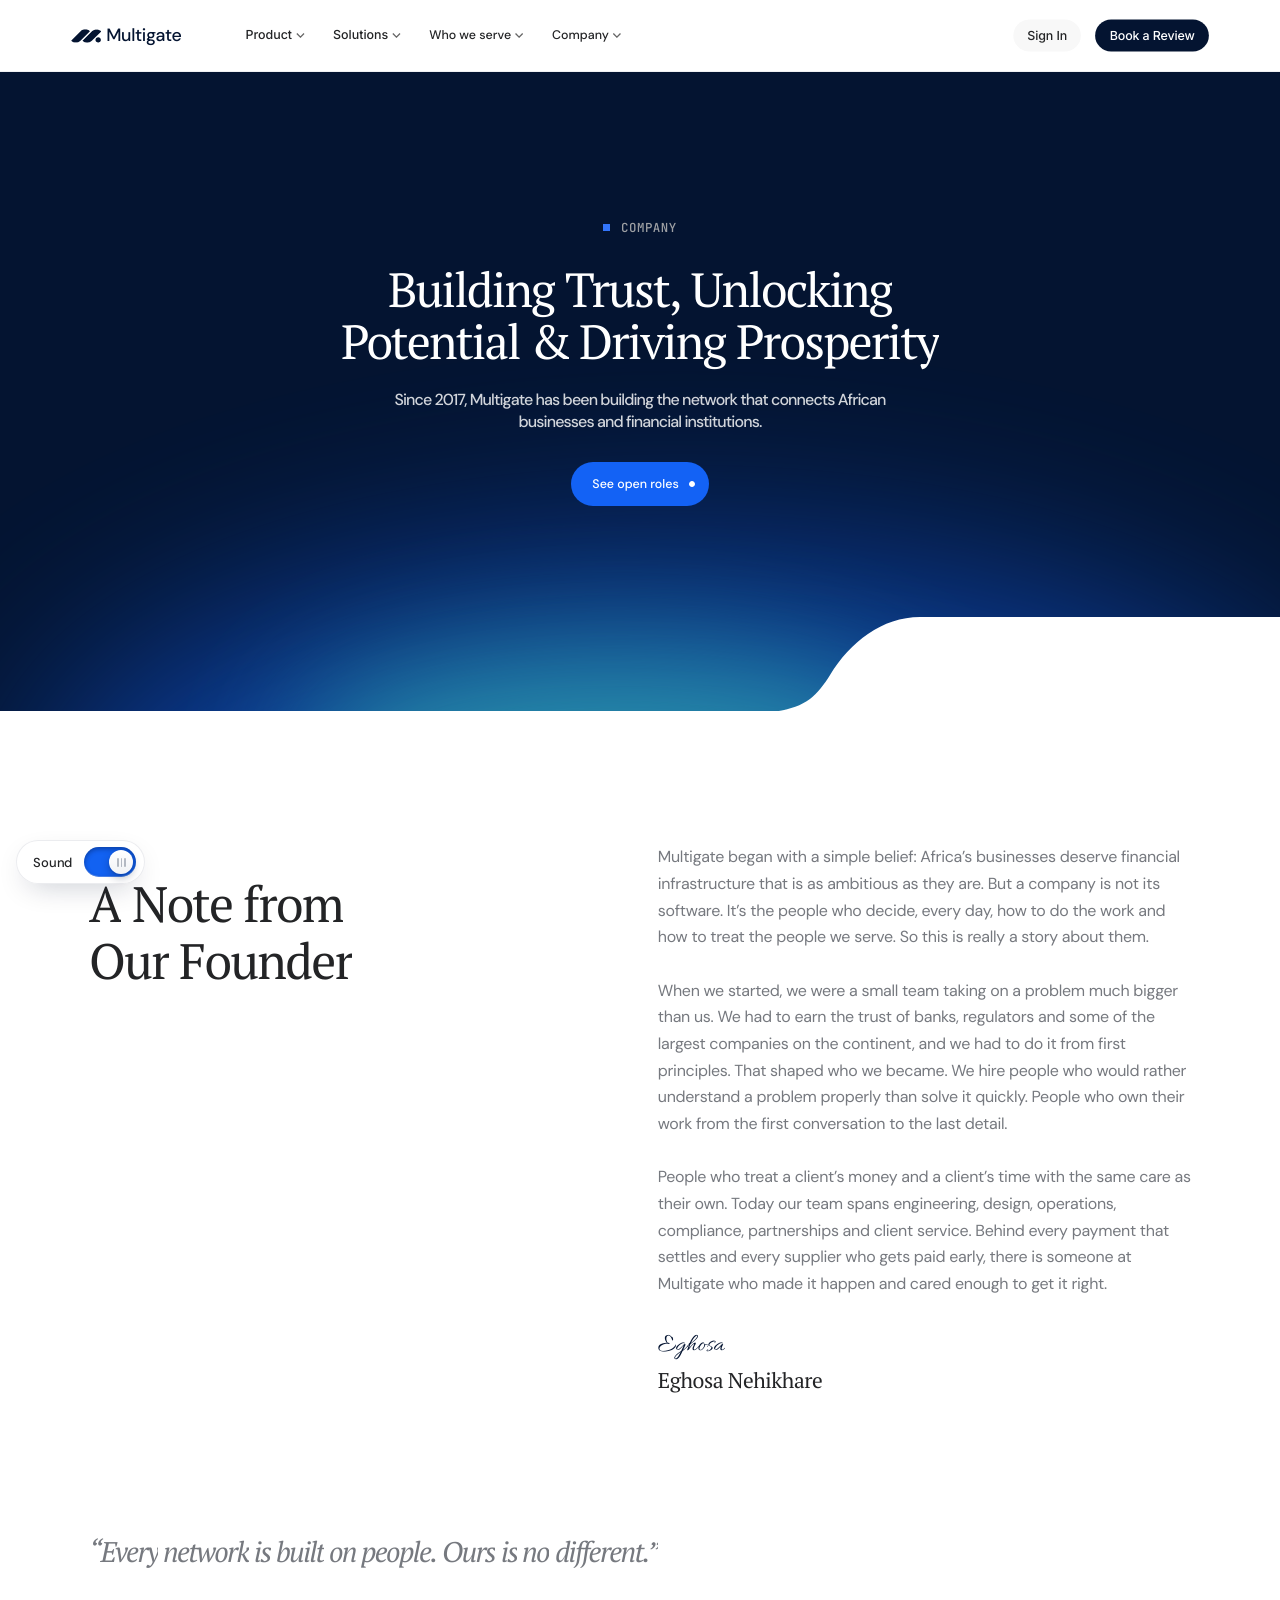
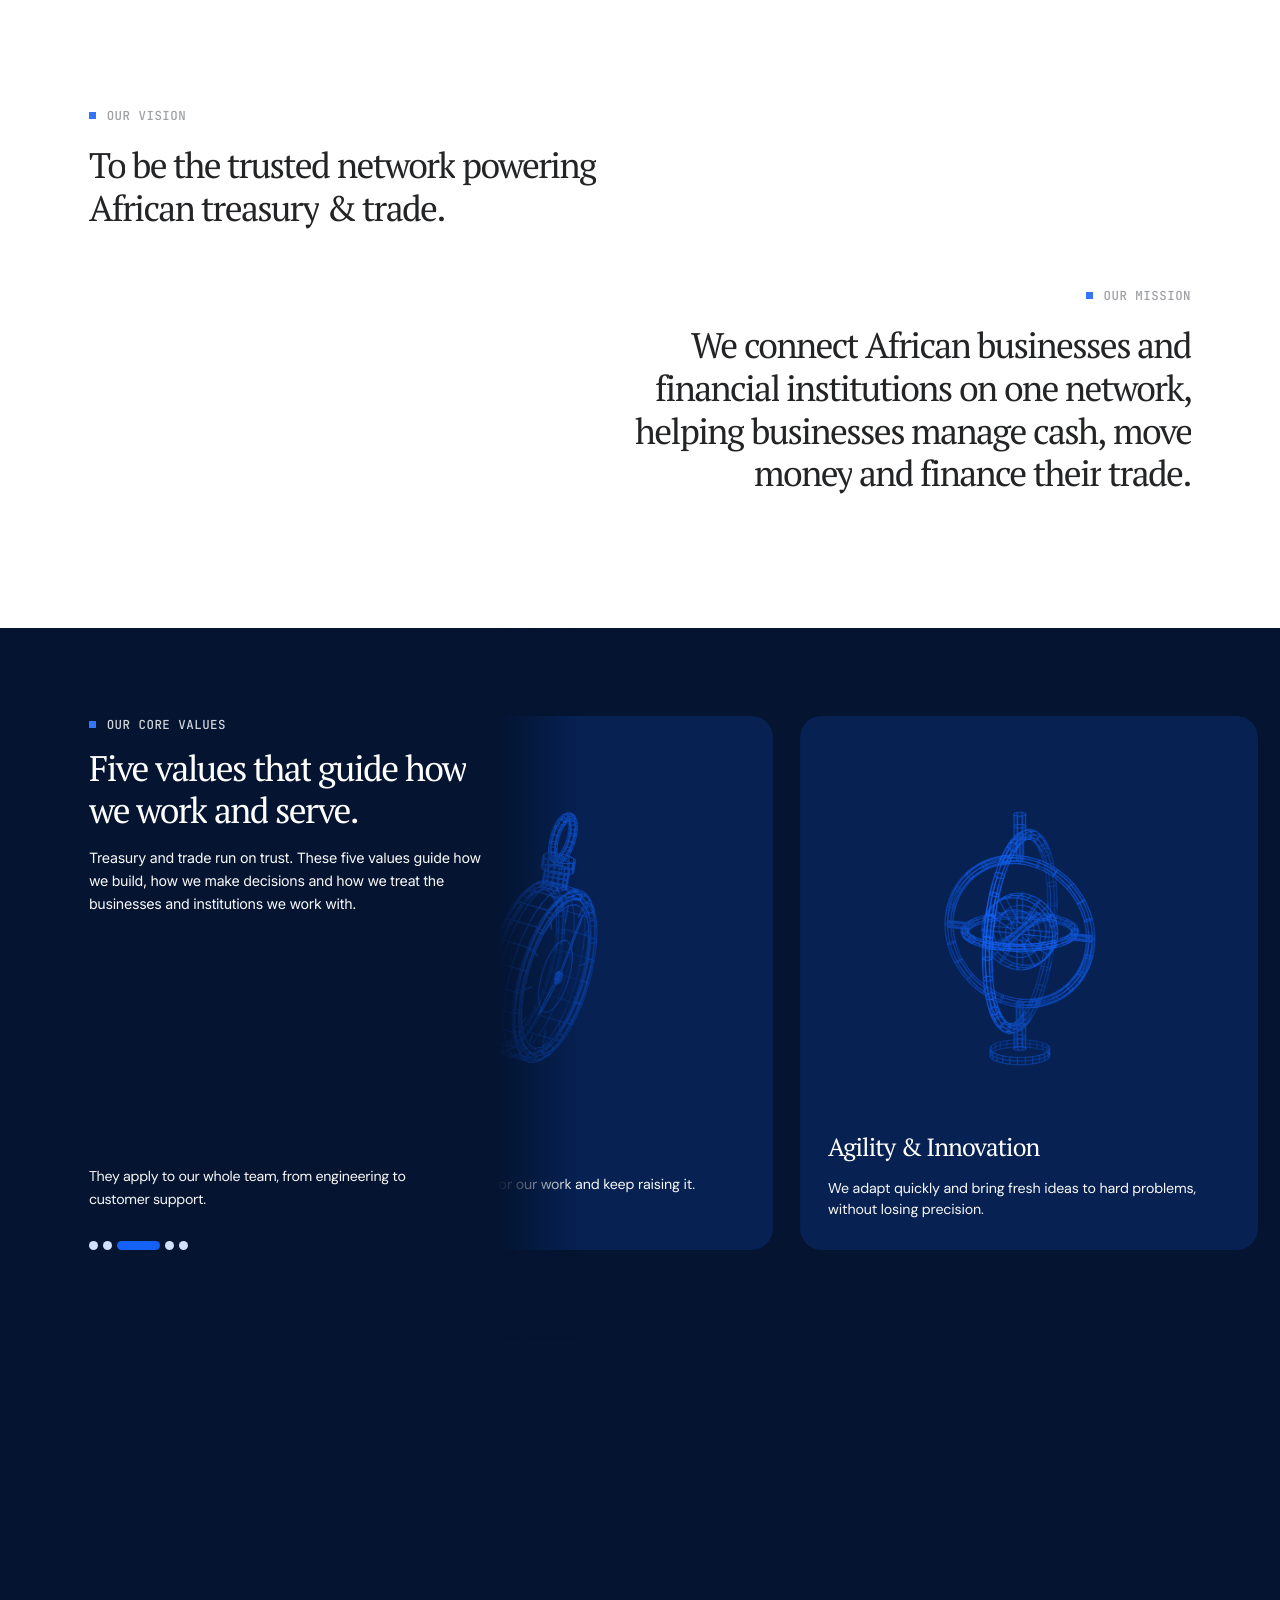
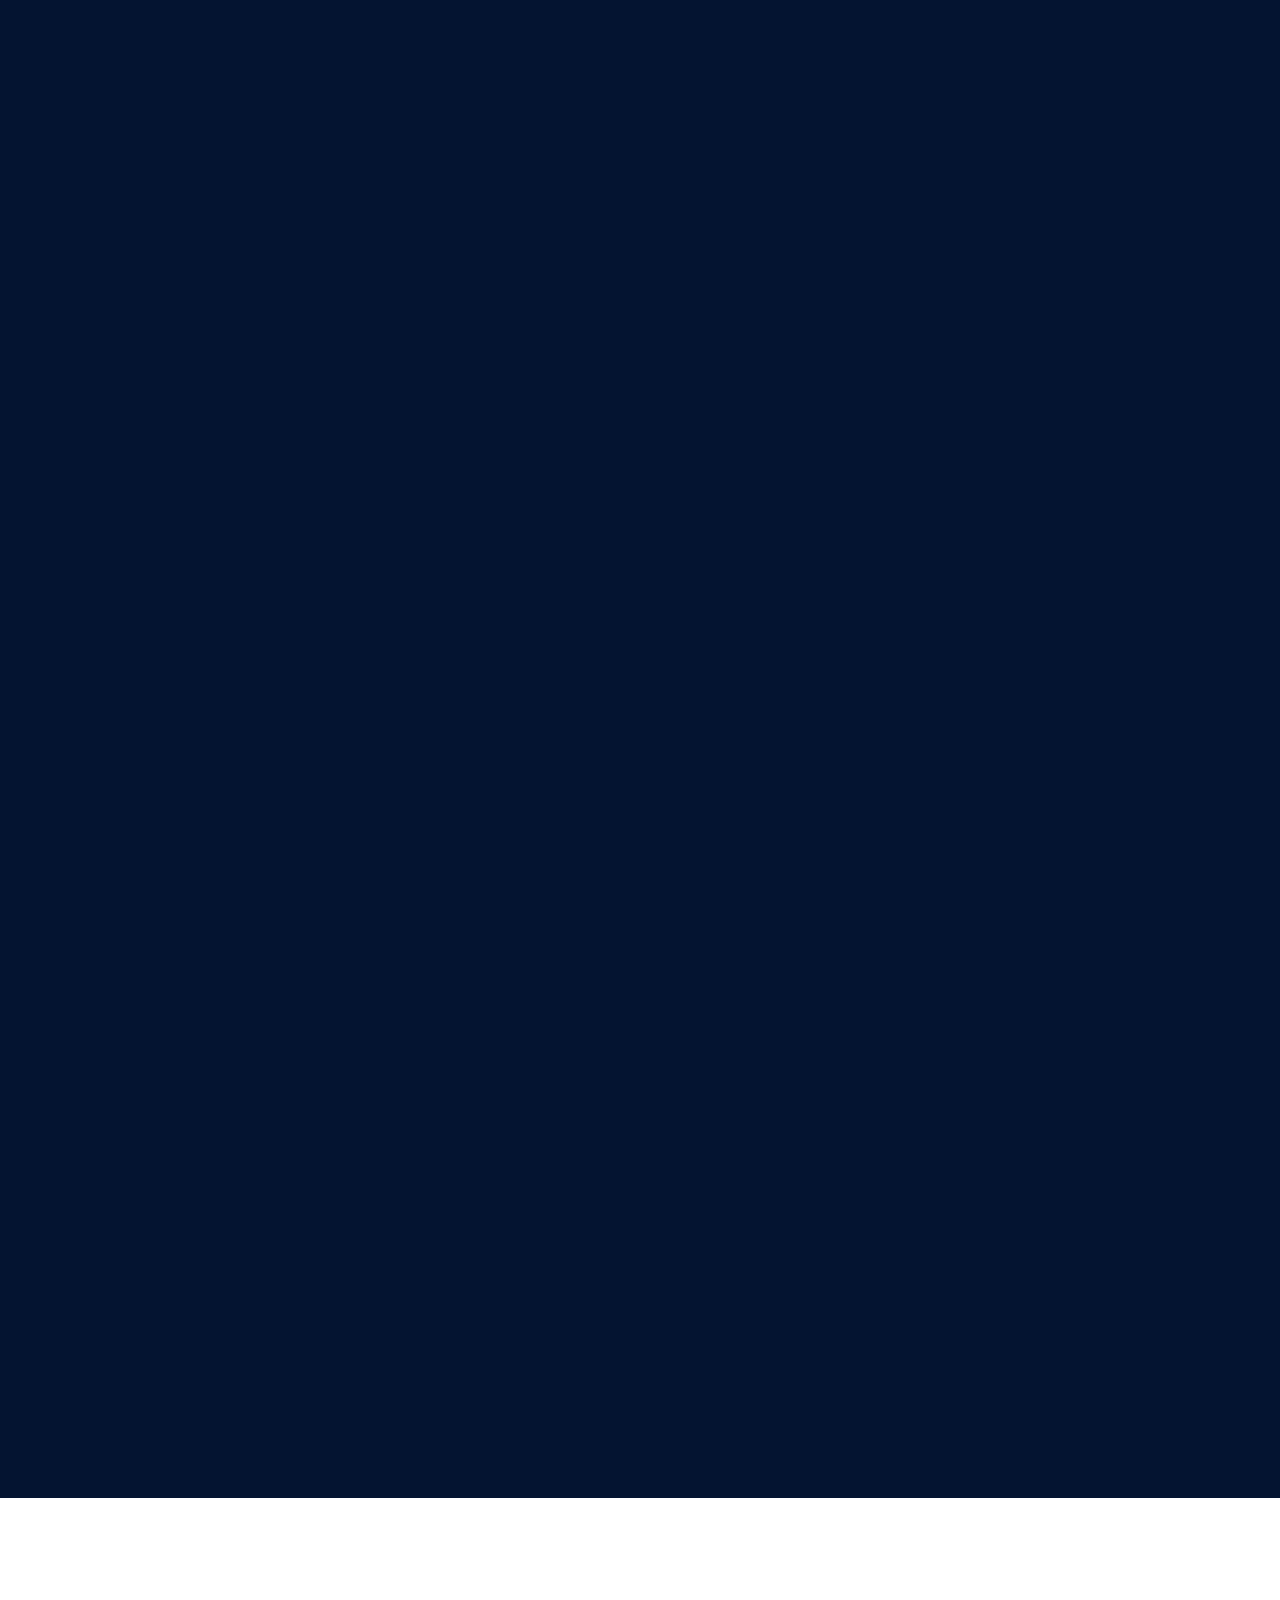
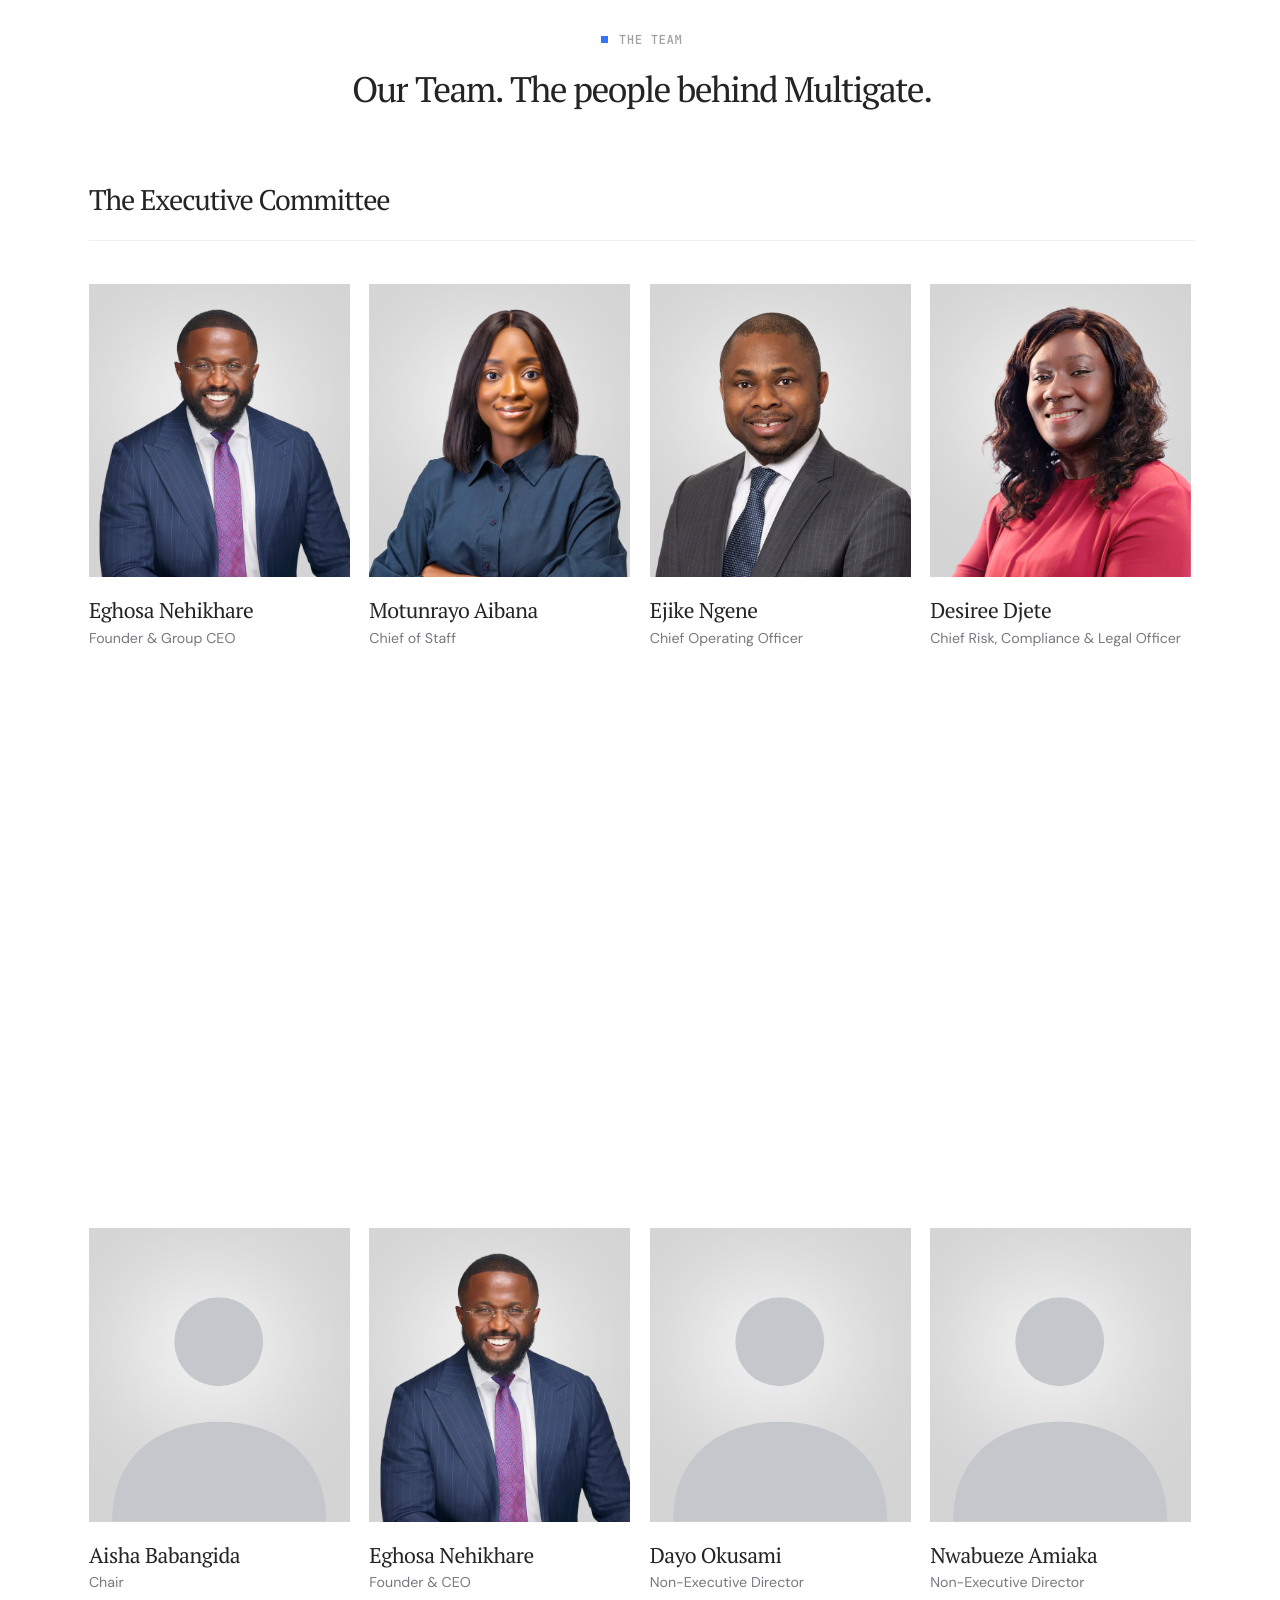
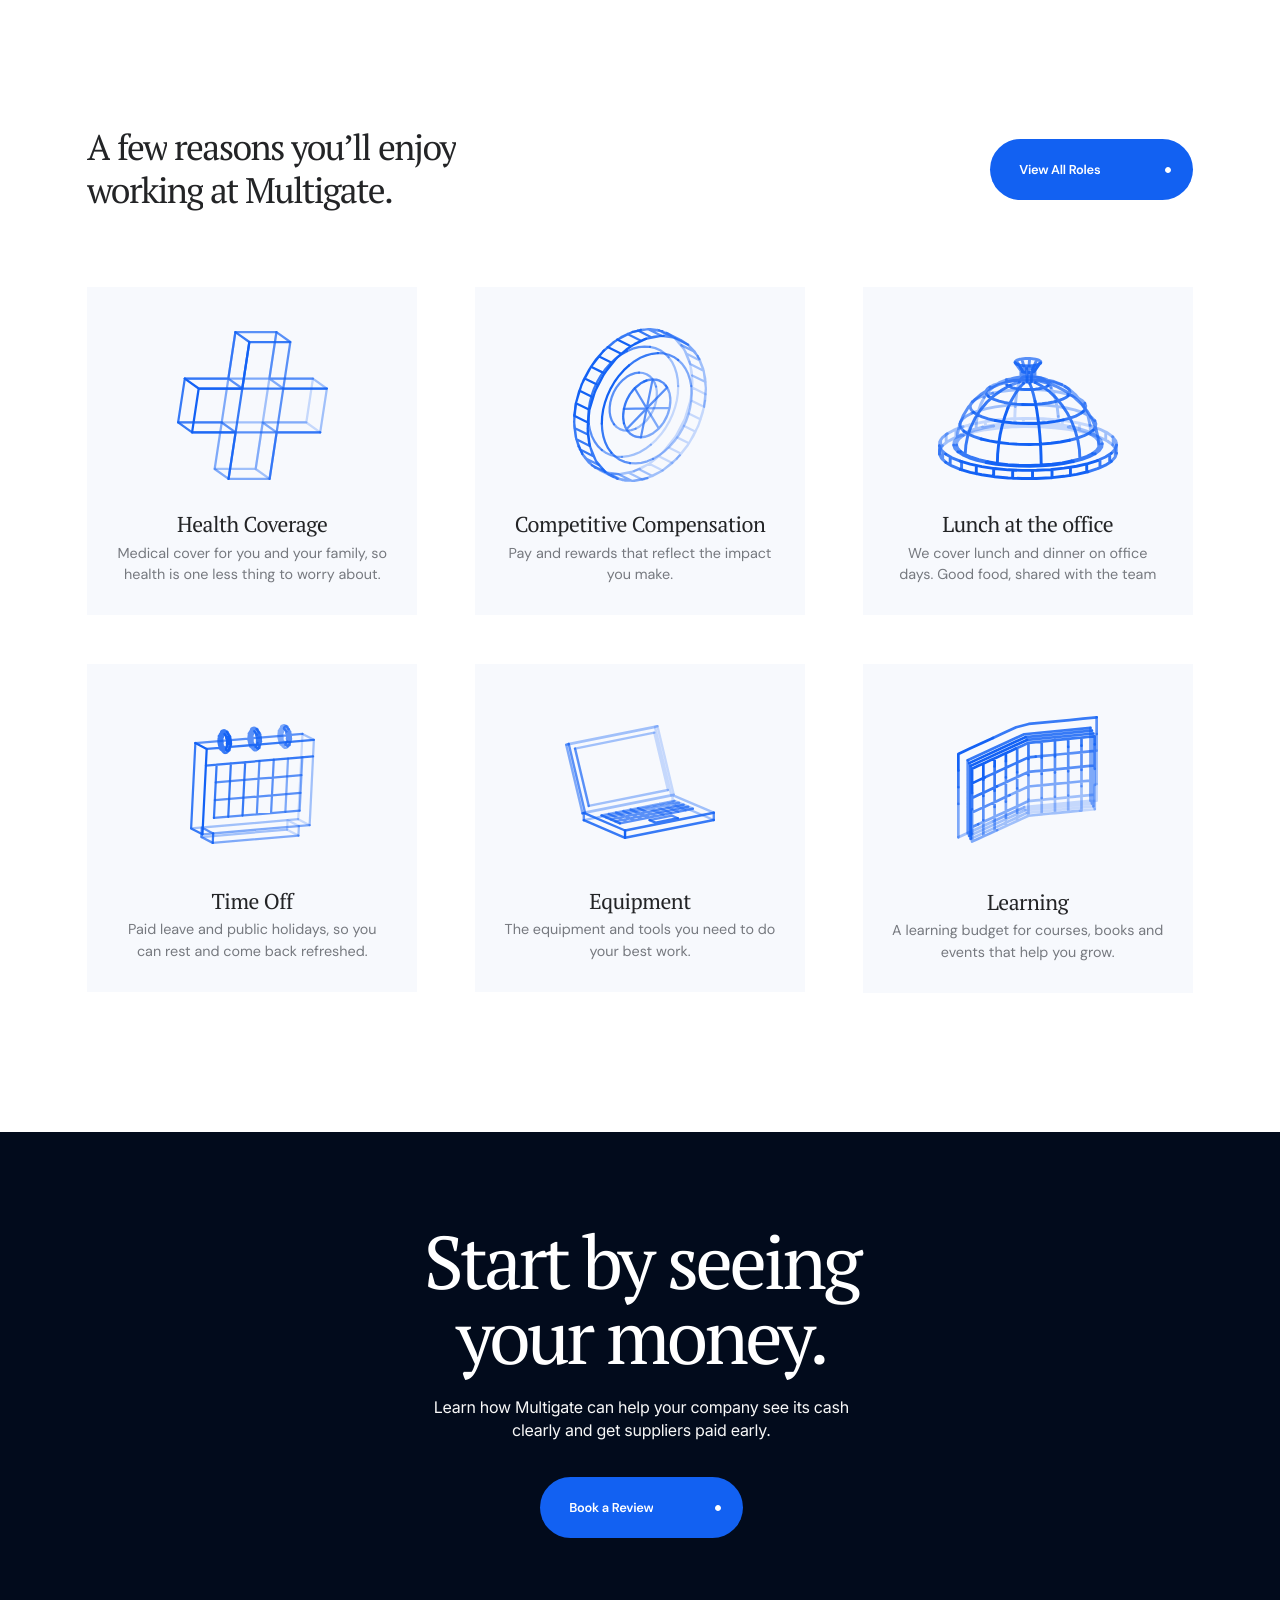
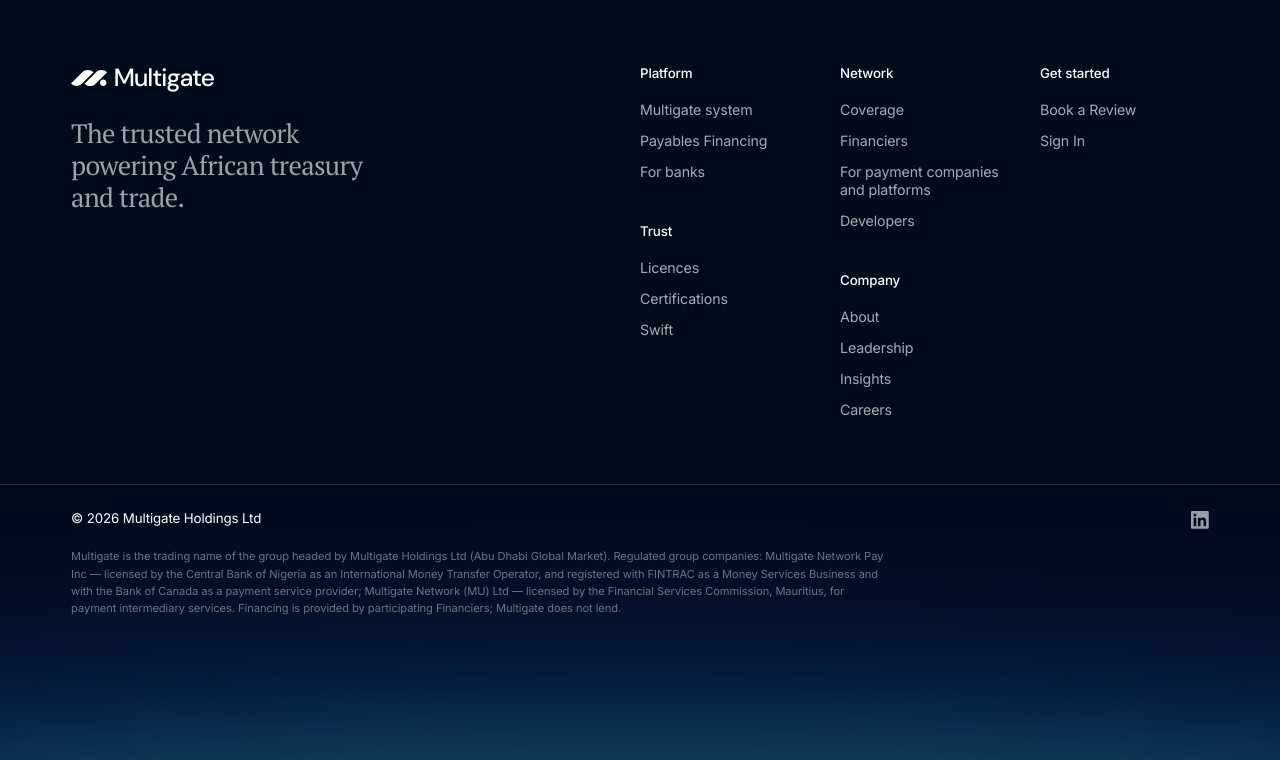
==== commit a9422b6b: "About page: team member names and titles 2px smaller Co-Authored-By: Claude Sonnet 5.5 <noreply@anth" ====
--- a/about.html
+++ b/about.html
@@ -103,7 +103,7 @@
 <div class="absolute h-[393.941px] right-0 rounded-[10.277px] top-[-8.07px] w-[276.615px]"><img alt="Desiree Djete" class="absolute inset-0 object-cover pointer-events-none size-full" src="assets/pf/about/cro.webp"></div></div>
 <div class="flex flex-col gap-[2px] items-start whitespace-nowrap"><div class="flex flex-col font-['PT_Serif'] fw-400 justify-center leading-[0] text-[24px] text-[#232426] tracking-[-0.5px]"><p class="leading-[36px]">Desiree Djete</p></div>
 <p class="font-['DM_Sans'] fw-400 leading-[24px] text-[16px] text-[#76797f]">Chief Risk, Compliance &amp; Legal Officer</p></div></div></div>
-<div class="font-['DM_Sans'] fw-500 h-[357.823px] leading-[24px] relative shrink-0 w-full pf-people"><div class="absolute flex flex-col gap-[4px] items-start whitespace-nowrap" style="left:0px;top:0px"><p class="text-[20px] text-[#232426]">Adedeji Ojo</p><p class="text-[18px] text-[#76797f]">Engineering Architect</p></div><div class="absolute flex flex-col gap-[4px] items-start whitespace-nowrap" style="left:334.33px;top:0px"><p class="text-[20px] text-[#232426]">Andrew Adesokun</p><p class="text-[18px] text-[#76797f]">Backend Engineer</p></div><div class="absolute flex flex-col gap-[4px] items-start whitespace-nowrap" style="left:655.67px;top:0px"><p class="text-[20px] text-[#232426]">Oluwatosin Iyiola</p><p class="text-[18px] text-[#76797f]">Frontend Engineer</p></div><div class="absolute flex flex-col gap-[4px] items-start whitespace-nowrap" style="left:954px;top:0px"><p class="text-[20px] text-[#232426]">Kehinde Titiloye</p><p class="text-[18px] text-[#76797f]">Head. Financial Crime Compliance</p></div><div class="absolute flex flex-col gap-[4px] items-start whitespace-nowrap" style="left:0px;top:101.82px"><p class="text-[20px] text-[#232426]">Oluwatosin Alabi</p><p class="text-[18px] text-[#76797f]">Product Designer</p></div><div class="absolute flex flex-col gap-[4px] items-start whitespace-nowrap" style="left:334px;top:101.82px"><p class="text-[20px] text-[#232426]">Ayotunde Paseda</p><p class="text-[18px] text-[#76797f]">Sr. Frontend Engineer</p></div><div class="absolute flex flex-col gap-[4px] items-start whitespace-nowrap" style="left:656px;top:101.82px"><p class="text-[20px] text-[#232426]">Abas Abengana</p><p class="text-[18px] text-[#76797f]">Sr. Backend Engineer</p></div><div class="absolute flex flex-col gap-[4px] items-start whitespace-nowrap" style="left:954px;top:101.82px"><p class="text-[20px] text-[#232426]">Abimbola Mese</p><p class="text-[18px] text-[#76797f]">Human Resource Manager</p></div><div class="absolute flex flex-col gap-[4px] items-start whitespace-nowrap" style="left:0px;top:203.82px"><p class="text-[20px] text-[#232426]">Daniel Olufemi</p><p class="text-[18px] text-[#76797f]">Frontend Engineer</p></div><div class="absolute flex flex-col gap-[4px] items-start whitespace-nowrap" style="left:334px;top:203.82px"><p class="text-[20px] text-[#232426]">Folake Ogunniyi</p><p class="text-[18px] text-[#76797f]">Settlement Officer</p></div><div class="absolute flex flex-col gap-[4px] items-start whitespace-nowrap" style="left:656px;top:203.82px"><p class="text-[20px] text-[#232426]">Tosin Adebukunola</p><p class="text-[18px] text-[#76797f]">Head. Solutions Delivery</p></div><div class="absolute flex flex-col gap-[4px] items-start whitespace-nowrap" style="left:954px;top:203.82px"><p class="text-[20px] text-[#232426]">Temiloluwa Adelowo</p><p class="text-[18px] text-[#76797f]">Backend Engineer</p></div><div class="absolute flex flex-col gap-[4px] items-start whitespace-nowrap" style="left:0px;top:305.82px"><p class="text-[20px] text-[#232426]">Tunde Shobowale</p><p class="text-[18px] text-[#76797f]">Head. Risk &amp; Compliance</p></div><div class="absolute flex flex-col gap-[4px] items-start whitespace-nowrap" style="left:334px;top:305.82px"><p class="text-[20px] text-[#232426]">Okeke Maureen</p><p class="text-[18px] text-[#76797f]">Implementation Specialist</p></div><div class="absolute flex flex-col gap-[4px] items-start whitespace-nowrap" style="left:656px;top:305.82px"><p class="text-[20px] text-[#232426]">Monjolaoluwa Bamiteko</p><p class="text-[18px] text-[#76797f]">Product Manager</p></div><div class="absolute flex flex-col gap-[4px] items-start whitespace-nowrap" style="left:954px;top:305.82px"><p class="text-[20px] text-[#232426]">Emmanuel Michael</p><p class="text-[18px] text-[#76797f]">Head. Design, Brand &amp; Experience</p></div></div></div></div>
+<div class="font-['DM_Sans'] fw-500 h-[357.823px] leading-[24px] relative shrink-0 w-full pf-people"><div class="absolute flex flex-col gap-[4px] items-start whitespace-nowrap" style="left:0px;top:0px"><p class="text-[18px] text-[#232426]">Adedeji Ojo</p><p class="text-[16px] text-[#76797f]">Engineering Architect</p></div><div class="absolute flex flex-col gap-[4px] items-start whitespace-nowrap" style="left:334.33px;top:0px"><p class="text-[18px] text-[#232426]">Andrew Adesokun</p><p class="text-[16px] text-[#76797f]">Backend Engineer</p></div><div class="absolute flex flex-col gap-[4px] items-start whitespace-nowrap" style="left:655.67px;top:0px"><p class="text-[18px] text-[#232426]">Oluwatosin Iyiola</p><p class="text-[16px] text-[#76797f]">Frontend Engineer</p></div><div class="absolute flex flex-col gap-[4px] items-start whitespace-nowrap" style="left:954px;top:0px"><p class="text-[18px] text-[#232426]">Kehinde Titiloye</p><p class="text-[16px] text-[#76797f]">Head. Financial Crime Compliance</p></div><div class="absolute flex flex-col gap-[4px] items-start whitespace-nowrap" style="left:0px;top:101.82px"><p class="text-[18px] text-[#232426]">Oluwatosin Alabi</p><p class="text-[16px] text-[#76797f]">Product Designer</p></div><div class="absolute flex flex-col gap-[4px] items-start whitespace-nowrap" style="left:334px;top:101.82px"><p class="text-[18px] text-[#232426]">Ayotunde Paseda</p><p class="text-[16px] text-[#76797f]">Sr. Frontend Engineer</p></div><div class="absolute flex flex-col gap-[4px] items-start whitespace-nowrap" style="left:656px;top:101.82px"><p class="text-[18px] text-[#232426]">Abas Abengana</p><p class="text-[16px] text-[#76797f]">Sr. Backend Engineer</p></div><div class="absolute flex flex-col gap-[4px] items-start whitespace-nowrap" style="left:954px;top:101.82px"><p class="text-[18px] text-[#232426]">Abimbola Mese</p><p class="text-[16px] text-[#76797f]">Human Resource Manager</p></div><div class="absolute flex flex-col gap-[4px] items-start whitespace-nowrap" style="left:0px;top:203.82px"><p class="text-[18px] text-[#232426]">Daniel Olufemi</p><p class="text-[16px] text-[#76797f]">Frontend Engineer</p></div><div class="absolute flex flex-col gap-[4px] items-start whitespace-nowrap" style="left:334px;top:203.82px"><p class="text-[18px] text-[#232426]">Folake Ogunniyi</p><p class="text-[16px] text-[#76797f]">Settlement Officer</p></div><div class="absolute flex flex-col gap-[4px] items-start whitespace-nowrap" style="left:656px;top:203.82px"><p class="text-[18px] text-[#232426]">Tosin Adebukunola</p><p class="text-[16px] text-[#76797f]">Head. Solutions Delivery</p></div><div class="absolute flex flex-col gap-[4px] items-start whitespace-nowrap" style="left:954px;top:203.82px"><p class="text-[18px] text-[#232426]">Temiloluwa Adelowo</p><p class="text-[16px] text-[#76797f]">Backend Engineer</p></div><div class="absolute flex flex-col gap-[4px] items-start whitespace-nowrap" style="left:0px;top:305.82px"><p class="text-[18px] text-[#232426]">Tunde Shobowale</p><p class="text-[16px] text-[#76797f]">Head. Risk &amp; Compliance</p></div><div class="absolute flex flex-col gap-[4px] items-start whitespace-nowrap" style="left:334px;top:305.82px"><p class="text-[18px] text-[#232426]">Okeke Maureen</p><p class="text-[16px] text-[#76797f]">Implementation Specialist</p></div><div class="absolute flex flex-col gap-[4px] items-start whitespace-nowrap" style="left:656px;top:305.82px"><p class="text-[18px] text-[#232426]">Monjolaoluwa Bamiteko</p><p class="text-[16px] text-[#76797f]">Product Manager</p></div><div class="absolute flex flex-col gap-[4px] items-start whitespace-nowrap" style="left:954px;top:305.82px"><p class="text-[18px] text-[#232426]">Emmanuel Michael</p><p class="text-[16px] text-[#76797f]">Head. Design, Brand &amp; Experience</p></div></div></div></div>
 <div class="flex flex-col gap-[48px] items-start shrink-0 w-full"><div class="flex flex-col gap-[24px] items-start shrink-0 w-full pf-gh"><p class="font-['PT_Serif'] fw-400 leading-[40px] text-[32px] text-[#232426] tracking-[-1.2px]">Board of Directors</p><div class="bg-[#eff0f2] h-px w-full"></div></div>
 <div class="flex gap-[22px] items-center shrink-0 w-full pf-board"><div class="flex flex-col gap-[20px] items-start shrink-0 w-[293.491px]"><div class="bg-[#d4d4d4] h-[330.178px] overflow-clip relative shrink-0 w-full">
 <div class="absolute h-[155.31px] left-[46.96px] top-[55.76px] w-[178.296px]"><div class="absolute inset-[-80%_-69.69%]"><img alt="" class="block size-full" src="assets/pf/about/ellipse.svg"></div></div><svg class="absolute inset-0 size-full" viewBox="0 0 293.491 330.178" preserveAspectRatio="xMidYMid slice"><circle cx="146" cy="128" r="50" fill="#c4c7cc"/><path d="M26 330.178C26 252 84 218 146 218C208 218 267 252 267 330.178Z" fill="#c4c7cc"/></svg></div>
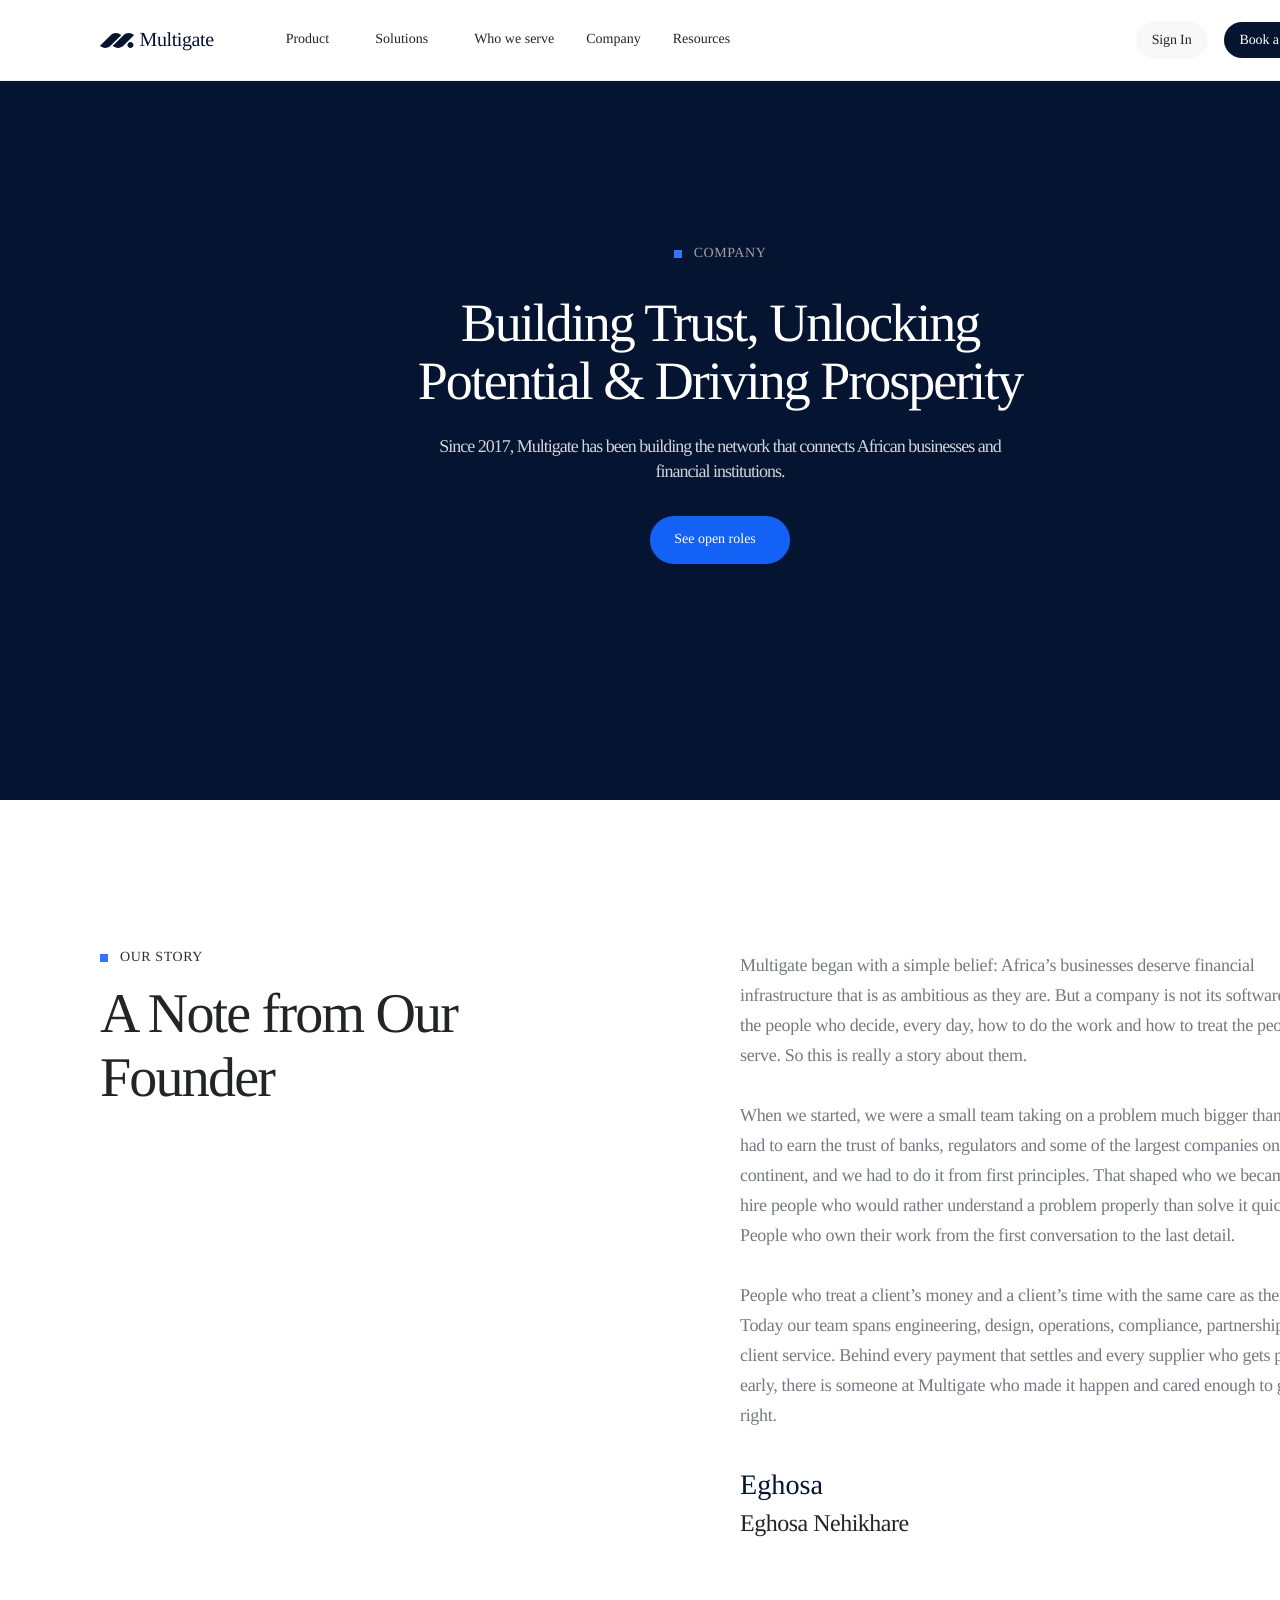
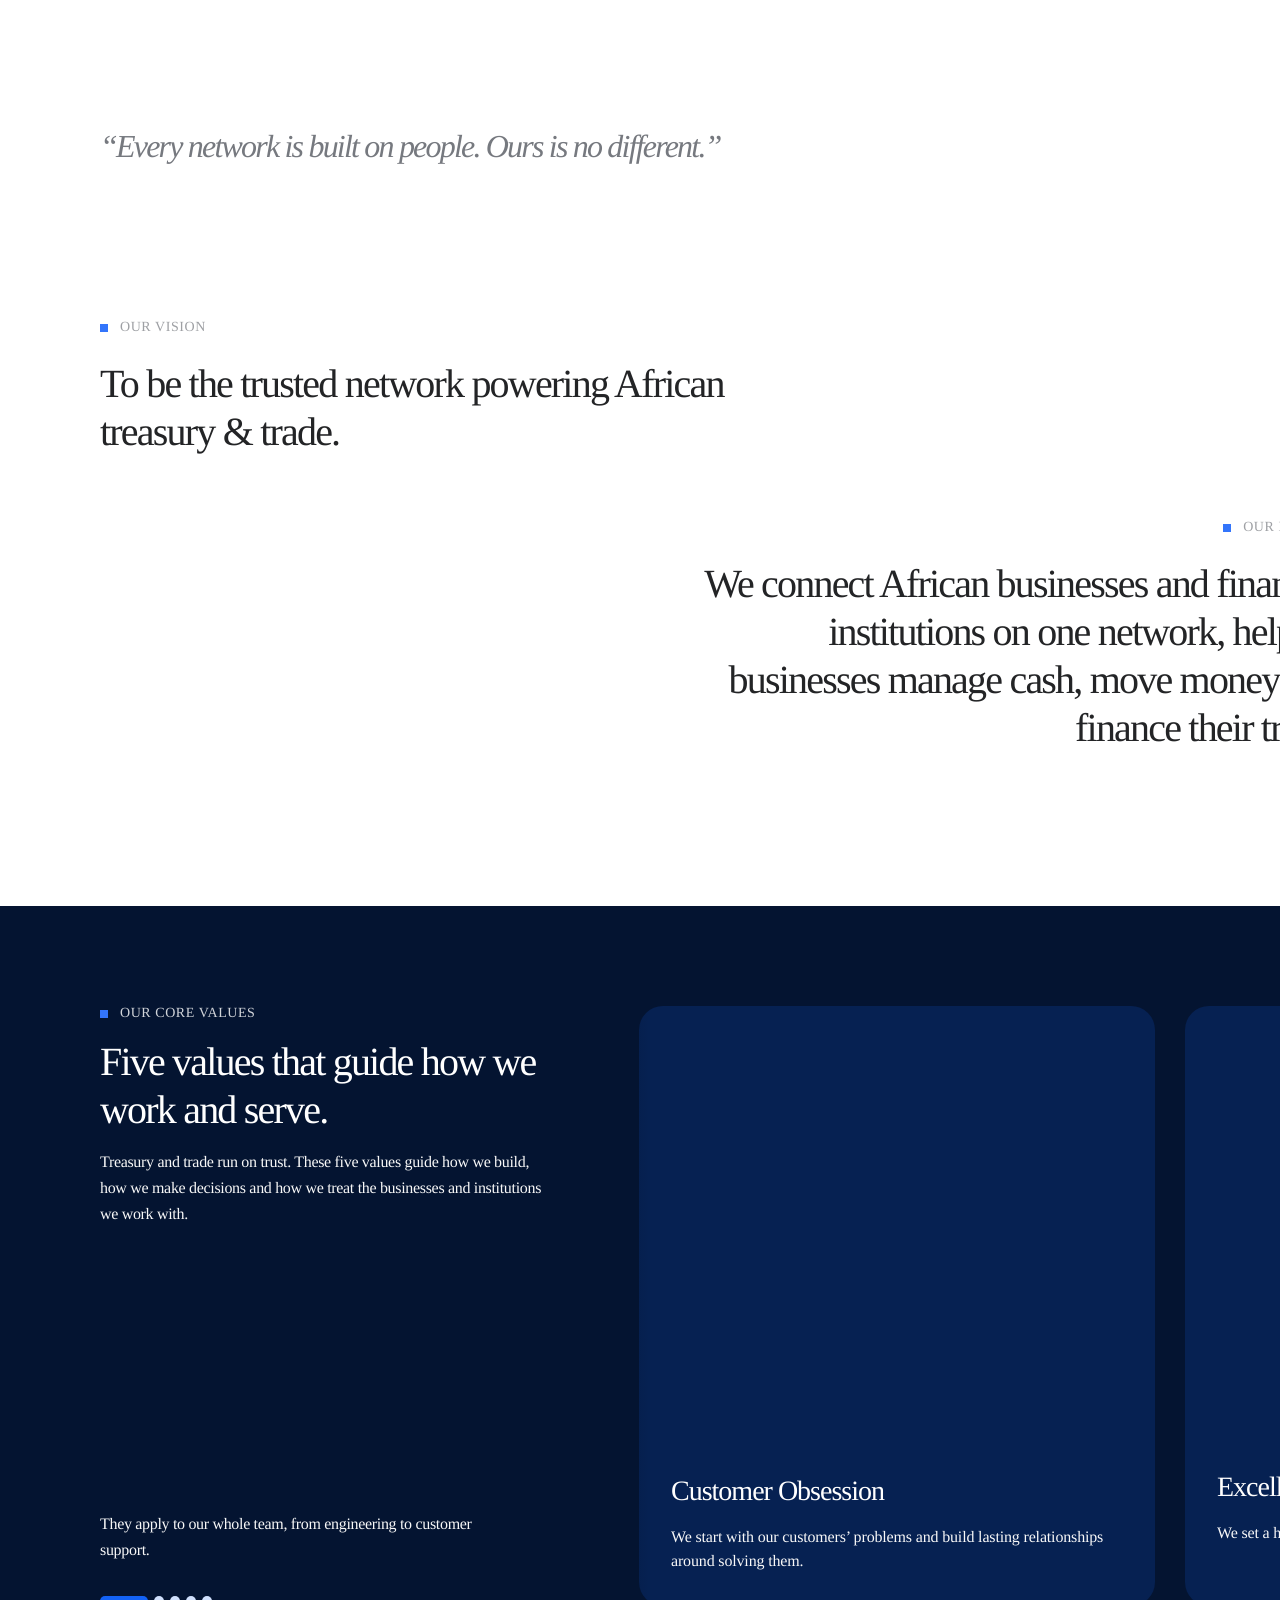
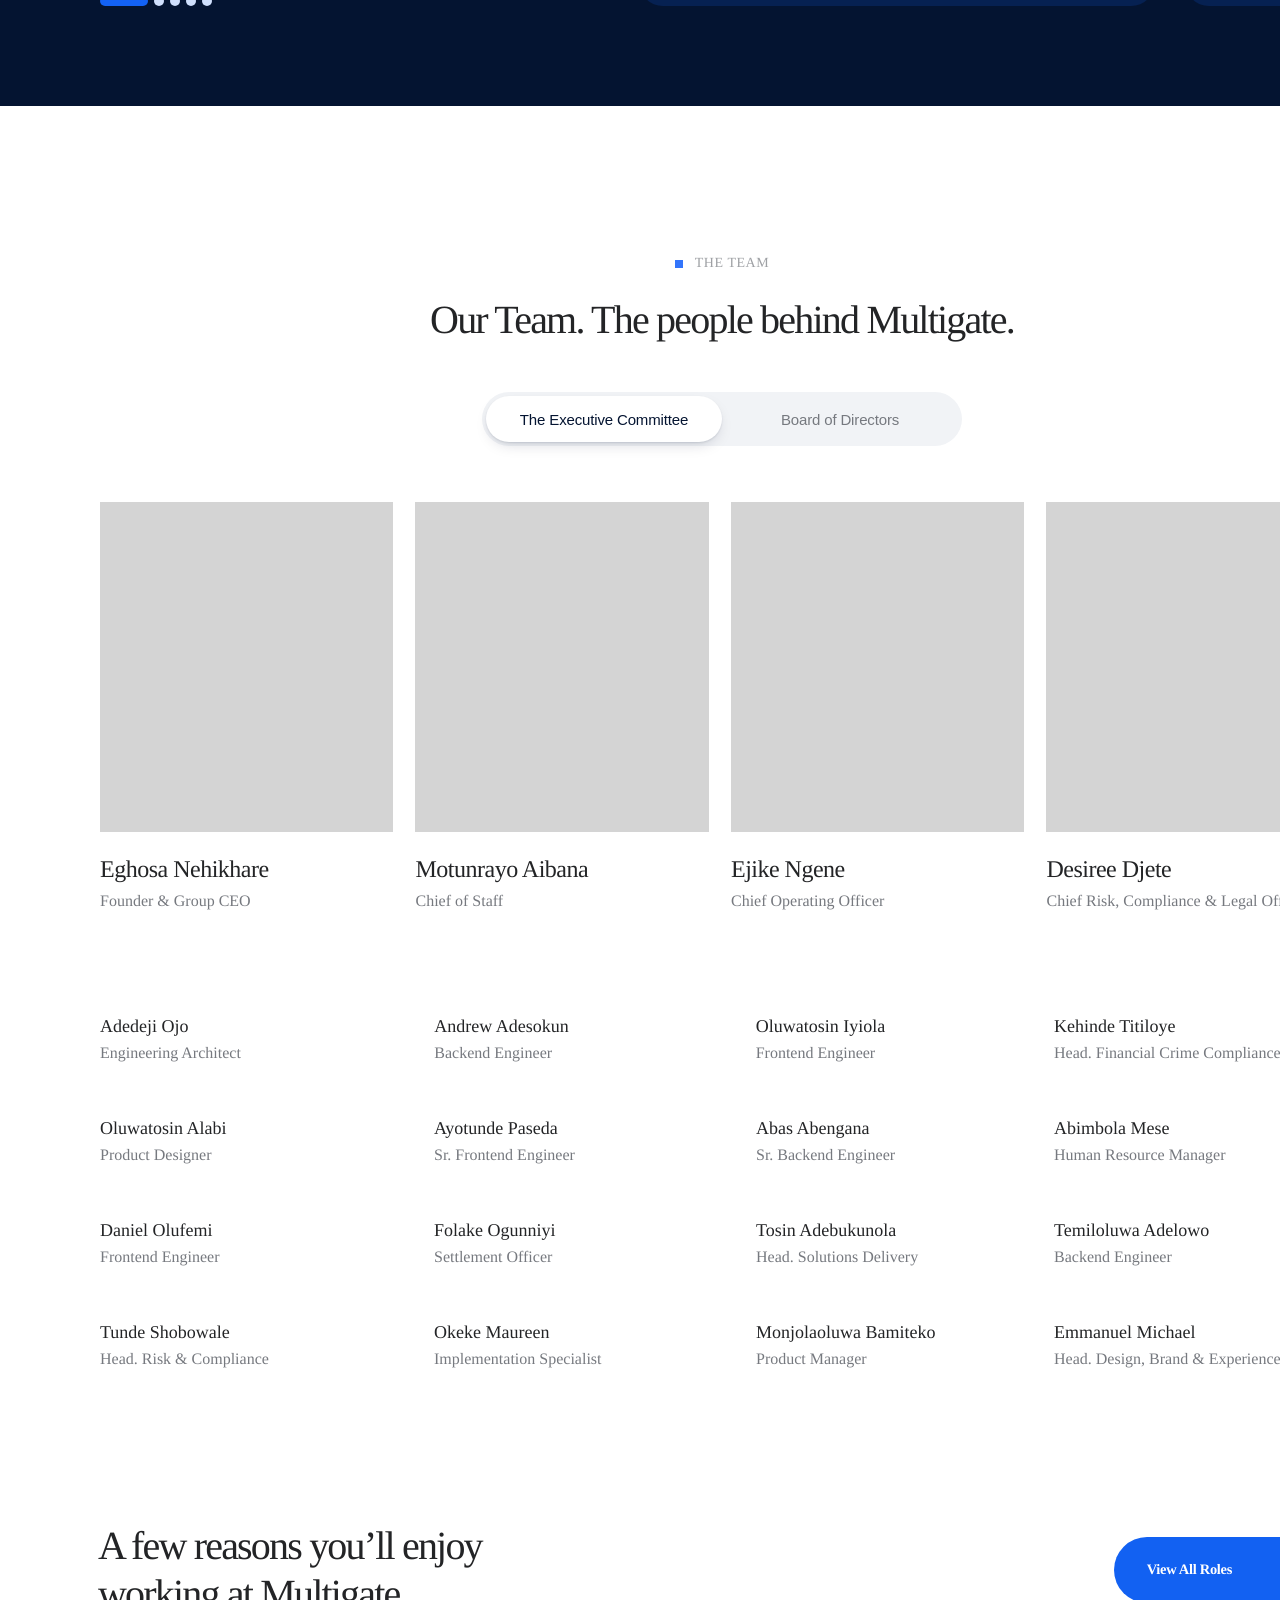
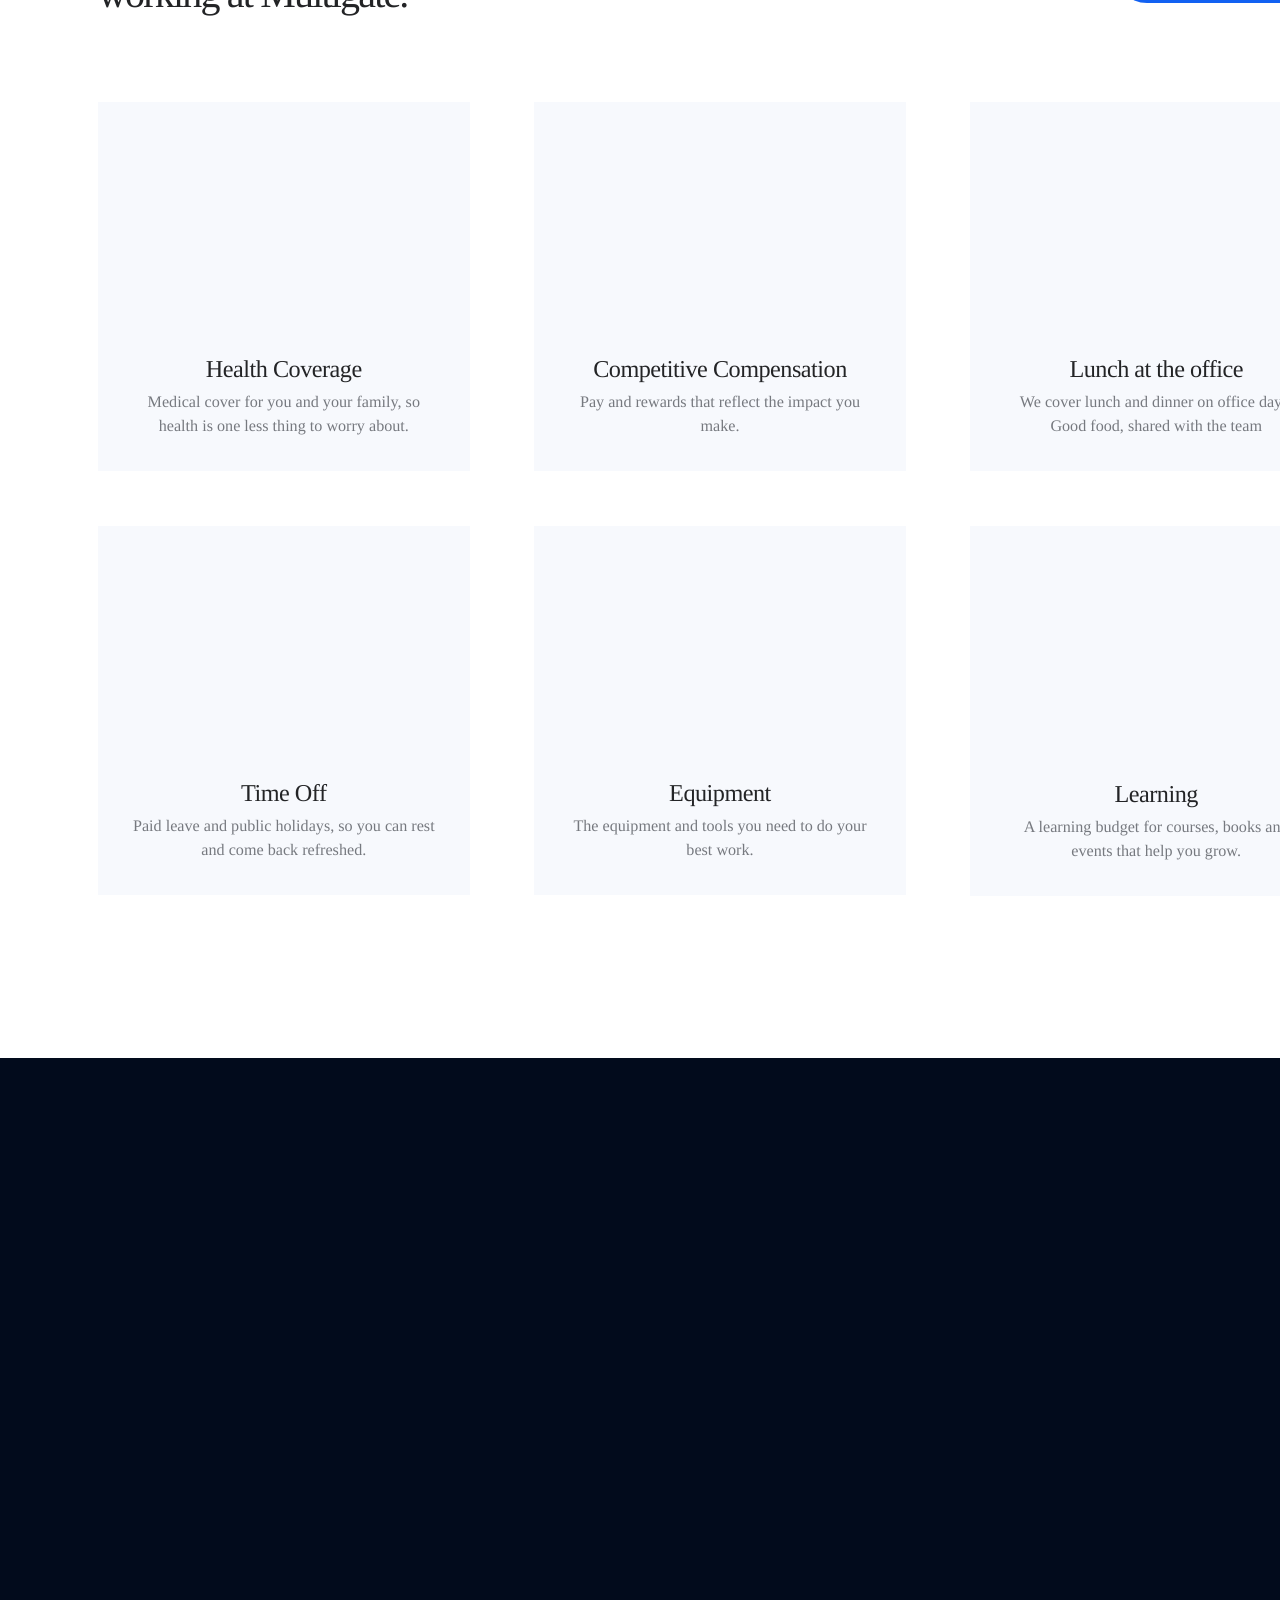
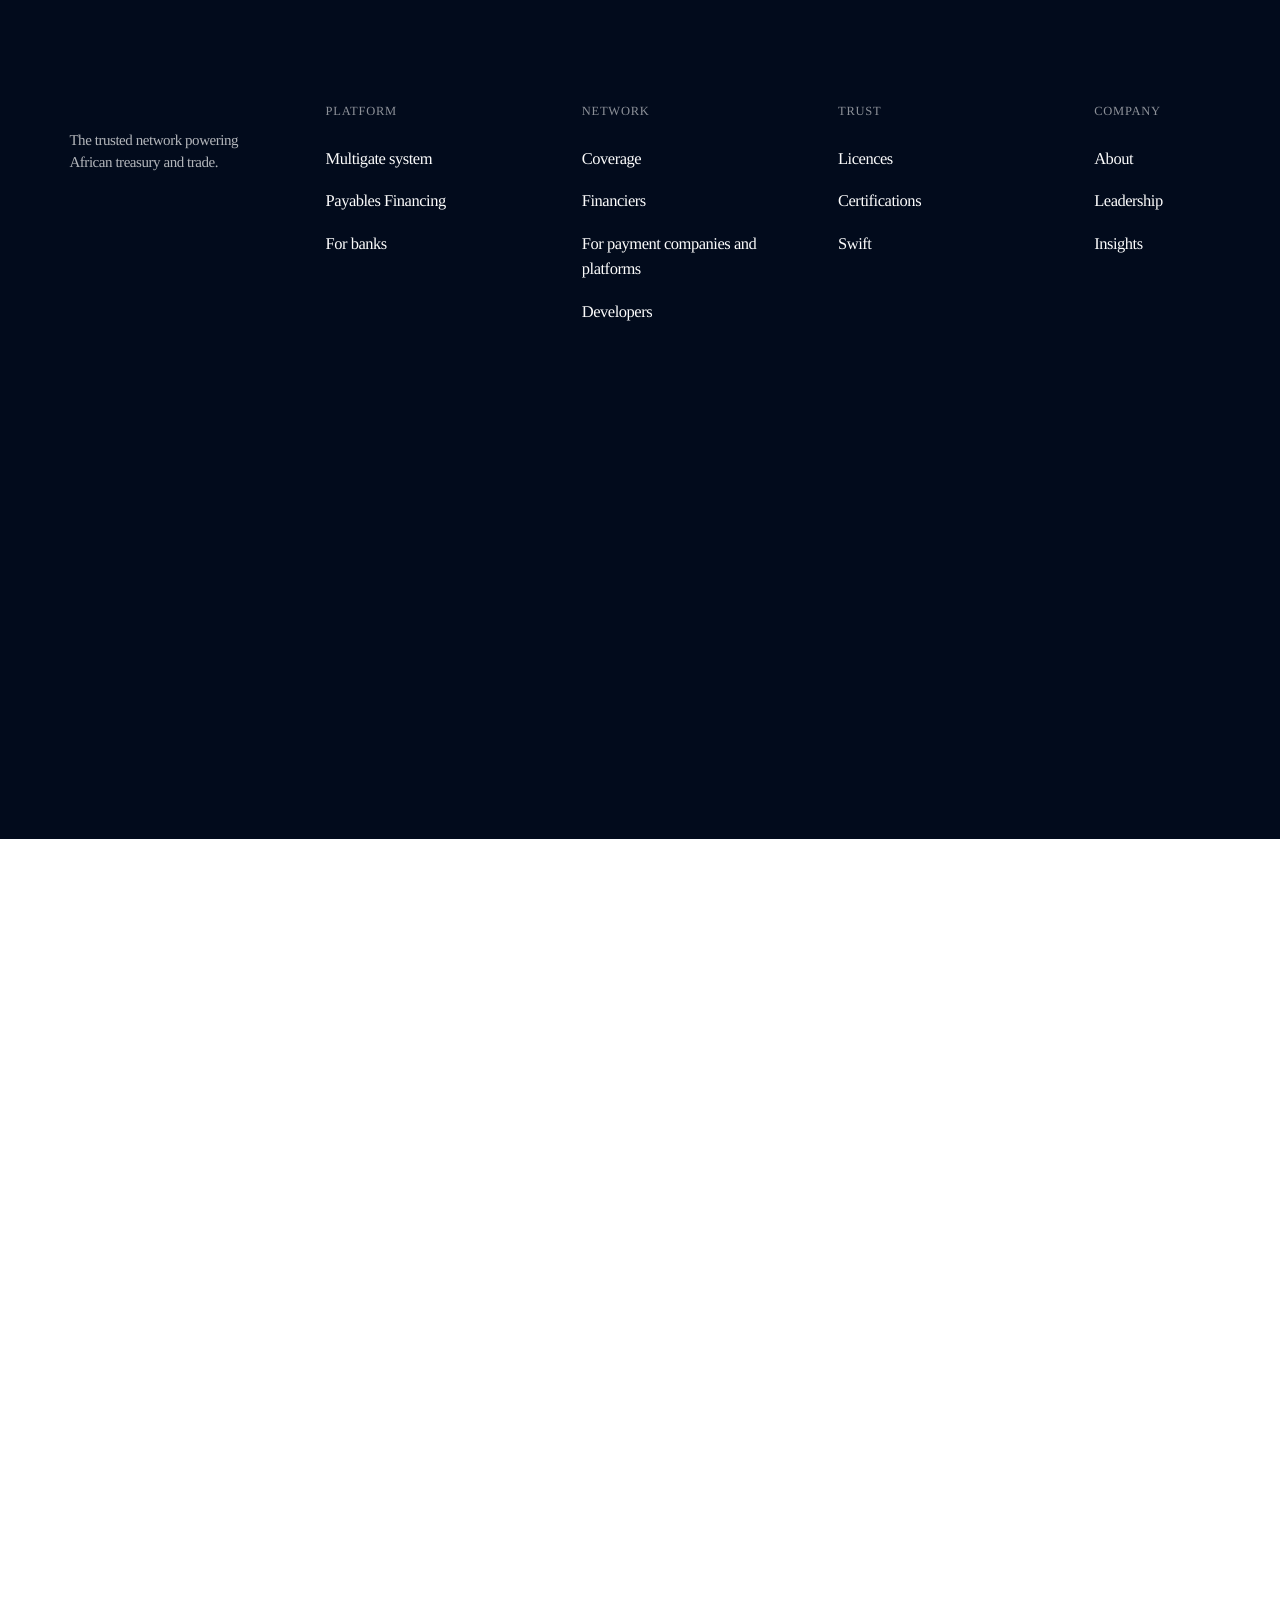
==== commit 537e6f0c: "About page: segmented control toggles Executive Committee and Board of Directors (desktop and phone)" ====
--- a/about.html
+++ b/about.html
@@ -81,11 +81,12 @@
 <div class="flex flex-col font-['PT_Serif'] fw-400 justify-center leading-[0] text-[28px] text-white tracking-[-1px] w-full"><p class="leading-[36px] whitespace-nowrap">Empowerment &amp; Ownership</p></div>
 <div class="flex flex-col font-['DM_Sans'] fw-400 justify-center leading-[0] text-[16px] text-[#f8f8f8] tracking-[-0.16px] w-full"><p class="leading-[24px]">Our team members lead in their own areas and take ownership of the results.</p></div></div>
 <div class="absolute left-[108px] overflow-clip size-[300px] top-[82px]"><div class="absolute inset-[7.23%_5.58%_-0.1%_9.23%]"><div class="absolute inset-[-0.13%_-0.15%]"><img alt="" class="block size-full" src="assets/pf/about/v-empower.svg"></div></div></div></div></div></div></div></section>
-<section id="crew" class="pf-sec" style="--h:3189px;background:#fff"><div class="pf-in" style="height:3189px"><div class="absolute left-[100px] top-[150px] w-[1244px] flex flex-col gap-[80px] items-start">
+<section id="crew" class="pf-sec" style="--h:2552px;background:#fff"><div class="pf-in" style="height:2552px"><div class="absolute left-[100px] top-[150px] w-[1244px] flex flex-col gap-[150px] items-start pf-crewflow"><div class="relative w-[1244px] flex flex-col gap-[48px] items-center shrink-0 pf-team">
 <div class="flex flex-col gap-[24px] items-center justify-center shrink-0 w-full"><div class="flex gap-[12px] items-center shrink-0"><div class="bg-[#3375fb] shrink-0 size-[8px]"></div><p class="font-['JetBrains_Mono'] fw-500 leading-[normal] text-[14px] tracking-[0.56px] uppercase whitespace-nowrap text-[#9ea0a4]">The team</p></div>
 <div class="flex flex-col font-['PT_Serif'] fw-400 justify-center leading-[0] text-[40px] text-[#232426] text-center tracking-[-1.8px] w-[690px]"><p class="leading-[48px]">Our Team. The people behind Multigate.</p></div></div>
-<div class="flex flex-col gap-[48px] items-start shrink-0 w-full"><div class="flex flex-col gap-[24px] items-start shrink-0 w-full pf-gh"><p class="font-['PT_Serif'] fw-400 leading-[40px] text-[32px] text-[#232426] tracking-[-1.2px]">The Executive Committee</p><div class="bg-[#eff0f2] h-px w-full"></div></div>
-<div class="flex flex-col gap-[100px] items-start shrink-0 w-full">
+<div class="pf-seg" role="tablist" aria-label="Leadership" data-on="0"><button type="button" role="tab" aria-selected="true" data-i="0">The Executive Committee</button><button type="button" role="tab" aria-selected="false" data-i="1">Board of Directors</button></div>
+<div class="pf-panels shrink-0 w-full mt-[8px]" style="height:870px">
+<div class="pf-panel on" role="tabpanel" data-i="0"><div class="flex flex-col gap-[100px] items-start w-full">
 <div class="flex gap-[22px] items-center shrink-0 w-full pf-leads"><div class="flex flex-col gap-[20px] items-start shrink-0 w-[293.491px]"><div class="bg-[#d4d4d4] h-[330.178px] overflow-clip relative shrink-0 w-full">
 <div class="absolute h-[155.31px] left-[46.96px] top-[55.76px] w-[178.296px]"><div class="absolute inset-[-80%_-69.69%]"><img alt="" class="block size-full" src="assets/pf/about/ellipse.svg"></div></div>
 <div class="absolute h-[526.083px] right-[-63.44px] top-0 w-[420.764px]"><img alt="Eghosa Nehikhare" class="absolute inset-0 object-cover pointer-events-none size-full" src="assets/pf/about/ceo.webp"></div></div>
@@ -104,8 +105,7 @@
 <div class="flex flex-col gap-[2px] items-start whitespace-nowrap"><div class="flex flex-col font-['PT_Serif'] fw-400 justify-center leading-[0] text-[24px] text-[#232426] tracking-[-0.5px]"><p class="leading-[36px]">Desiree Djete</p></div>
 <p class="font-['DM_Sans'] fw-400 leading-[24px] text-[16px] text-[#76797f]">Chief Risk, Compliance &amp; Legal Officer</p></div></div></div>
 <div class="font-['DM_Sans'] fw-500 h-[357.823px] leading-[24px] relative shrink-0 w-full pf-people"><div class="absolute flex flex-col gap-[4px] items-start whitespace-nowrap" style="left:0px;top:0px"><p class="text-[18px] text-[#232426]">Adedeji Ojo</p><p class="text-[16px] text-[#76797f]">Engineering Architect</p></div><div class="absolute flex flex-col gap-[4px] items-start whitespace-nowrap" style="left:334.33px;top:0px"><p class="text-[18px] text-[#232426]">Andrew Adesokun</p><p class="text-[16px] text-[#76797f]">Backend Engineer</p></div><div class="absolute flex flex-col gap-[4px] items-start whitespace-nowrap" style="left:655.67px;top:0px"><p class="text-[18px] text-[#232426]">Oluwatosin Iyiola</p><p class="text-[16px] text-[#76797f]">Frontend Engineer</p></div><div class="absolute flex flex-col gap-[4px] items-start whitespace-nowrap" style="left:954px;top:0px"><p class="text-[18px] text-[#232426]">Kehinde Titiloye</p><p class="text-[16px] text-[#76797f]">Head. Financial Crime Compliance</p></div><div class="absolute flex flex-col gap-[4px] items-start whitespace-nowrap" style="left:0px;top:101.82px"><p class="text-[18px] text-[#232426]">Oluwatosin Alabi</p><p class="text-[16px] text-[#76797f]">Product Designer</p></div><div class="absolute flex flex-col gap-[4px] items-start whitespace-nowrap" style="left:334px;top:101.82px"><p class="text-[18px] text-[#232426]">Ayotunde Paseda</p><p class="text-[16px] text-[#76797f]">Sr. Frontend Engineer</p></div><div class="absolute flex flex-col gap-[4px] items-start whitespace-nowrap" style="left:656px;top:101.82px"><p class="text-[18px] text-[#232426]">Abas Abengana</p><p class="text-[16px] text-[#76797f]">Sr. Backend Engineer</p></div><div class="absolute flex flex-col gap-[4px] items-start whitespace-nowrap" style="left:954px;top:101.82px"><p class="text-[18px] text-[#232426]">Abimbola Mese</p><p class="text-[16px] text-[#76797f]">Human Resource Manager</p></div><div class="absolute flex flex-col gap-[4px] items-start whitespace-nowrap" style="left:0px;top:203.82px"><p class="text-[18px] text-[#232426]">Daniel Olufemi</p><p class="text-[16px] text-[#76797f]">Frontend Engineer</p></div><div class="absolute flex flex-col gap-[4px] items-start whitespace-nowrap" style="left:334px;top:203.82px"><p class="text-[18px] text-[#232426]">Folake Ogunniyi</p><p class="text-[16px] text-[#76797f]">Settlement Officer</p></div><div class="absolute flex flex-col gap-[4px] items-start whitespace-nowrap" style="left:656px;top:203.82px"><p class="text-[18px] text-[#232426]">Tosin Adebukunola</p><p class="text-[16px] text-[#76797f]">Head. Solutions Delivery</p></div><div class="absolute flex flex-col gap-[4px] items-start whitespace-nowrap" style="left:954px;top:203.82px"><p class="text-[18px] text-[#232426]">Temiloluwa Adelowo</p><p class="text-[16px] text-[#76797f]">Backend Engineer</p></div><div class="absolute flex flex-col gap-[4px] items-start whitespace-nowrap" style="left:0px;top:305.82px"><p class="text-[18px] text-[#232426]">Tunde Shobowale</p><p class="text-[16px] text-[#76797f]">Head. Risk &amp; Compliance</p></div><div class="absolute flex flex-col gap-[4px] items-start whitespace-nowrap" style="left:334px;top:305.82px"><p class="text-[18px] text-[#232426]">Okeke Maureen</p><p class="text-[16px] text-[#76797f]">Implementation Specialist</p></div><div class="absolute flex flex-col gap-[4px] items-start whitespace-nowrap" style="left:656px;top:305.82px"><p class="text-[18px] text-[#232426]">Monjolaoluwa Bamiteko</p><p class="text-[16px] text-[#76797f]">Product Manager</p></div><div class="absolute flex flex-col gap-[4px] items-start whitespace-nowrap" style="left:954px;top:305.82px"><p class="text-[18px] text-[#232426]">Emmanuel Michael</p><p class="text-[16px] text-[#76797f]">Head. Design, Brand &amp; Experience</p></div></div></div></div>
-<div class="flex flex-col gap-[48px] items-start shrink-0 w-full"><div class="flex flex-col gap-[24px] items-start shrink-0 w-full pf-gh"><p class="font-['PT_Serif'] fw-400 leading-[40px] text-[32px] text-[#232426] tracking-[-1.2px]">Board of Directors</p><div class="bg-[#eff0f2] h-px w-full"></div></div>
-<div class="flex gap-[22px] items-center shrink-0 w-full pf-board"><div class="flex flex-col gap-[20px] items-start shrink-0 w-[293.491px]"><div class="bg-[#d4d4d4] h-[330.178px] overflow-clip relative shrink-0 w-full">
+<div class="pf-panel" role="tabpanel" data-i="1"><div class="flex gap-[22px] items-center shrink-0 w-full pf-board"><div class="flex flex-col gap-[20px] items-start shrink-0 w-[293.491px]"><div class="bg-[#d4d4d4] h-[330.178px] overflow-clip relative shrink-0 w-full">
 <div class="absolute h-[155.31px] left-[46.96px] top-[55.76px] w-[178.296px]"><div class="absolute inset-[-80%_-69.69%]"><img alt="" class="block size-full" src="assets/pf/about/ellipse.svg"></div></div><svg class="absolute inset-0 size-full" viewBox="0 0 293.491 330.178" preserveAspectRatio="xMidYMid slice"><circle cx="146" cy="128" r="50" fill="#c4c7cc"/><path d="M26 330.178C26 252 84 218 146 218C208 218 267 252 267 330.178Z" fill="#c4c7cc"/></svg></div>
 <div class="flex flex-col gap-[2px] items-start whitespace-nowrap"><div class="flex flex-col font-['PT_Serif'] fw-400 justify-center leading-[0] text-[24px] text-[#232426] tracking-[-0.5px]"><p class="leading-[36px]">Aisha Babangida</p></div>
 <p class="font-['DM_Sans'] fw-400 leading-[24px] text-[16px] text-[#76797f]">Chair</p></div></div><div class="flex flex-col gap-[20px] items-start shrink-0 w-[293.491px]"><div class="bg-[#d4d4d4] h-[330.178px] overflow-clip relative shrink-0 w-full">
@@ -118,7 +118,7 @@
 <p class="font-['DM_Sans'] fw-400 leading-[24px] text-[16px] text-[#76797f]">Non-Executive Director</p></div></div><div class="flex flex-col gap-[20px] items-start shrink-0 w-[293.491px]"><div class="bg-[#d4d4d4] h-[330.178px] overflow-clip relative shrink-0 w-full">
 <div class="absolute h-[155.31px] left-[46.96px] top-[55.76px] w-[178.296px]"><div class="absolute inset-[-80%_-69.69%]"><img alt="" class="block size-full" src="assets/pf/about/ellipse.svg"></div></div><svg class="absolute inset-0 size-full" viewBox="0 0 293.491 330.178" preserveAspectRatio="xMidYMid slice"><circle cx="146" cy="128" r="50" fill="#c4c7cc"/><path d="M26 330.178C26 252 84 218 146 218C208 218 267 252 267 330.178Z" fill="#c4c7cc"/></svg></div>
 <div class="flex flex-col gap-[2px] items-start whitespace-nowrap"><div class="flex flex-col font-['PT_Serif'] fw-400 justify-center leading-[0] text-[24px] text-[#232426] tracking-[-0.5px]"><p class="leading-[36px]">Nwabueze Amiaka</p></div>
-<p class="font-['DM_Sans'] fw-400 leading-[24px] text-[16px] text-[#76797f]">Non-Executive Director</p></div></div></div></div></div><div class="absolute left-[98px] top-[2058px] w-[1245px] flex flex-col gap-[83.808px] items-start">
+<p class="font-['DM_Sans'] fw-400 leading-[24px] text-[16px] text-[#76797f]">Non-Executive Director</p></div></div></div></div></div></div><div class="relative -ml-[2px] w-[1245px] flex flex-col gap-[83.808px] items-start shrink-0">
 <div class="flex items-center justify-between shrink-0 w-[1244px]"><div class="flex flex-col font-['PT_Serif'] fw-400 justify-center leading-[0] text-[40px] text-[#232426] tracking-[-1.8175px] w-[424.088px]"><p class="leading-[48px]">A few reasons you’ll enjoy working at Multigate.</p></div>
 <a href="#" class="bg-[#1261f2] flex items-center justify-between overflow-clip pl-[33.072px] pr-[24.804px] py-[24.804px] rounded-[206.701px] shrink-0 w-[228.404px]"><p class="font-['DM_Sans'] fw-600 leading-[normal] text-[14.469px] text-white tracking-[-0.2894px] whitespace-nowrap">View All Roles</p><div class="relative shrink-0 size-[6.201px]"><img alt="" class="absolute block inset-0 size-full" src="assets/pf/about/p-arrow.svg"></div></a></div>
 <div class="flex flex-col gap-[54.526px] items-start shrink-0 w-full"><div class="flex gap-[64.623px] items-center shrink-0 w-full"><div class="bg-[#f7f9fd] flex flex-col gap-[16.156px] items-center p-[32.311px] shrink-0 w-[371.582px] pf-perk"><div class="overflow-clip relative shrink-0 size-[201.946px]"><div class="absolute inset-[9.17%_8.71%]"><div class="absolute inset-[-0.77%_-0.76%]"><img alt="" class="block size-full" src="assets/pf/about/p-health.svg"></div></div></div>
@@ -133,7 +133,7 @@
 <div class="flex flex-col gap-[2.019px] items-center text-center w-full"><div class="flex flex-col font-['PT_Serif'] fw-400 justify-center leading-[0] text-[24.234px] text-[#232426] tracking-[-0.5049px] whitespace-nowrap"><p class="leading-[36.35px]">Equipment</p></div>
 <p class="font-['DM_Sans'] fw-400 leading-[24.234px] text-[16.156px] text-[#76797f] w-[306.959px]">The equipment and tools you need to do your best work.</p></div></div><div class="bg-[#f7f9fd] flex flex-col gap-[23.224px] items-center p-[32.311px] shrink-0 w-[371.582px] pf-perk"><div class="overflow-clip relative shrink-0 h-[195.888px] w-[242.336px]"><div class="absolute inset-[14.36%_18.21%_14.41%_17.92%]"><div class="absolute inset-[-1.09%_-0.98%]"><img alt="" class="block size-full" src="assets/pf/about/p-learn.svg"></div></div></div>
 <div class="flex flex-col gap-[2.019px] items-center text-center w-full"><div class="flex flex-col font-['PT_Serif'] fw-400 justify-center leading-[0] text-[24.234px] text-[#232426] tracking-[-0.5049px] whitespace-nowrap"><p class="leading-[36.35px]">Learning</p></div>
-<p class="font-['DM_Sans'] fw-400 leading-[24.234px] text-[16.156px] text-[#76797f] w-[306.959px]">A learning budget for courses, books and events that help you grow.</p></div></div></div></div></div></div></section>
+<p class="font-['DM_Sans'] fw-400 leading-[24.234px] text-[16.156px] text-[#76797f] w-[306.959px]">A learning budget for courses, books and events that help you grow.</p></div></div></div></div></div></div></div></section>
 <section id="footer" class="pf-sec" style="--h:1381px;background:#020b1c"><div class="pf-in" style="height:1381px"><div class="relative size-full">
 <div class="absolute inset-[0_-10.8%_-14.91%_0]"><img alt="" class="absolute block inset-0 max-w-none size-full" src="assets/pf/footer-6f353.svg" /></div><div class="absolute inset-[44.12%_97.83%_-18.01%_2.11%]"><img alt="" class="absolute block inset-0 max-w-none size-full" src="assets/pf/footer-38629.svg" /></div><div class="absolute inset-[44.12%_-8.7%_-18.01%_108.63%]"><img alt="" class="absolute block inset-0 max-w-none size-full" src="assets/pf/footer-38629.svg" /></div><div class="absolute inset-[95.08%_-8.63%_4.84%_2.17%]"><img alt="" class="absolute block inset-0 max-w-none size-full" src="assets/pf/footer-0b321.svg" /></div><div class="absolute inset-[44.12%_80.06%_26.76%_19.87%]"><img alt="" class="absolute block inset-0 max-w-none size-full" src="assets/pf/footer-33a95.svg" /></div><div class="absolute inset-[50.37%_94.71%_49.09%_4.81%]"><img alt="" class="absolute block inset-0 max-w-none size-full" src="assets/pf/footer-d513a.svg" /></div><div class="absolute inset-[44.12%_62.33%_26.76%_37.6%]"><img alt="" class="absolute block inset-0 max-w-none size-full" src="assets/pf/footer-33a95.svg" /></div><div class="absolute inset-[44.12%_44.61%_26.76%_55.33%]"><img alt="" class="absolute block inset-0 max-w-none size-full" src="assets/pf/footer-33a95.svg" /></div><div class="absolute inset-[44.12%_26.88%_26.76%_73.05%]"><img alt="" class="absolute block inset-0 max-w-none size-full" src="assets/pf/footer-33a95.svg" /></div><div class="absolute inset-[73.15%_-8.66%_26.78%_2.15%]"><img alt="" class="absolute block inset-0 max-w-none size-full" src="assets/pf/footer-8ec9f.svg" /></div><div class="absolute inset-[99.91%_-8.63%_0.01%_2.17%]"><img alt="" class="absolute block inset-0 max-w-none size-full" src="assets/pf/footer-0b321.svg" /></div><div class="absolute inset-[44.11%_0_55.82%_2.08%]"><img alt="" class="absolute block inset-0 max-w-none size-full" src="assets/pf/footer-ad2d3.svg" /></div><p class="absolute font-['Inter'] fw-400 font-normal leading-[22.5px] left-[69.4px] not-italic text-[15px] text-[rgba(255,255,255,0.7)] top-[671.5px] tracking-[-0.445px] w-[201.2px]">The trusted network powering African treasury and trade.</p><p class="absolute font-['JetBrains_Mono'] fw-400 font-normal leading-[18.8px] left-[325.6px] text-[12.5px] text-[rgba(255,255,255,0.55)] top-[644.3px] tracking-[0.75px] uppercase whitespace-nowrap">Platform</p><p class="absolute font-['Inter'] fw-400 font-normal leading-[24.8px] left-[325.6px] not-italic text-[#fcfcfc] text-[16.5px] top-[688.6px] tracking-[-0.481px] whitespace-nowrap">Multigate system</p><p class="absolute font-['Inter'] fw-400 font-normal leading-[24.8px] left-[325.6px] not-italic text-[#fcfcfc] text-[16.5px] top-[731.3px] tracking-[-0.481px] whitespace-nowrap">Payables Financing</p><p class="absolute font-['Inter'] fw-400 font-normal leading-[24.8px] left-[325.6px] not-italic text-[#fcfcfc] text-[16.5px] top-[774.1px] tracking-[-0.481px] whitespace-nowrap">For banks</p><p class="absolute font-['JetBrains_Mono'] fw-400 font-normal leading-[18.8px] left-[581.8px] text-[12.5px] text-[rgba(255,255,255,0.55)] top-[644.3px] tracking-[0.75px] uppercase whitespace-nowrap">Network</p><p class="absolute font-['Inter'] fw-400 font-normal leading-[24.8px] left-[581.8px] not-italic text-[#fcfcfc] text-[16.5px] top-[688.6px] tracking-[-0.481px] whitespace-nowrap">Coverage</p><p class="absolute font-['Inter'] fw-400 font-normal leading-[24.8px] left-[581.8px] not-italic text-[#fcfcfc] text-[16.5px] top-[731.3px] tracking-[-0.481px] whitespace-nowrap">Financiers</p><p class="absolute font-['Inter'] fw-400 font-normal leading-[24.8px] left-[581.8px] not-italic text-[#fcfcfc] text-[16.5px] top-[774.1px] tracking-[-0.481px] w-[201.2px]">For payment companies and platforms</p><p class="absolute font-['Inter'] fw-400 font-normal leading-[24.8px] left-[581.8px] not-italic text-[#fcfcfc] text-[16.5px] top-[841.6px] tracking-[-0.481px] whitespace-nowrap">Developers</p><p class="absolute font-['JetBrains_Mono'] fw-400 font-normal leading-[18.8px] left-[838px] text-[12.5px] text-[rgba(255,255,255,0.55)] top-[644.3px] tracking-[0.75px] uppercase whitespace-nowrap">Trust</p><p class="absolute font-['Inter'] fw-400 font-normal leading-[24.8px] left-[838px] not-italic text-[#fcfcfc] text-[16.5px] top-[688.6px] tracking-[-0.481px] whitespace-nowrap">Licences</p><p class="absolute font-['Inter'] fw-400 font-normal leading-[24.8px] left-[838px] not-italic text-[#fcfcfc] text-[16.5px] top-[731.3px] tracking-[-0.481px] whitespace-nowrap">Certifications</p><p class="absolute font-['Inter'] fw-400 font-normal leading-[24.8px] left-[838px] not-italic text-[#fcfcfc] text-[16.5px] top-[774.1px] tracking-[-0.481px] whitespace-nowrap">Swift</p><p class="absolute font-['JetBrains_Mono'] fw-400 font-normal leading-[18.8px] left-[1094.2px] text-[12.5px] text-[rgba(255,255,255,0.55)] top-[644.3px] tracking-[0.75px] uppercase whitespace-nowrap">Company</p><p class="absolute font-['Inter'] fw-400 font-normal leading-[24.8px] left-[1094.2px] not-italic text-[#fcfcfc] text-[16.5px] top-[688.6px] tracking-[-0.481px] whitespace-nowrap">About</p><p class="absolute font-['Inter'] fw-400 font-normal leading-[24.8px] left-[1094.2px] not-italic text-[#fcfcfc] text-[16.5px] top-[731.3px] tracking-[-0.481px] whitespace-nowrap">Leadership</p><p class="absolute font-['Inter'] fw-400 font-normal leading-[24.8px] left-[1094.2px] not-italic text-[#fcfcfc] text-[16.5px] top-[774.1px] tracking-[-0.481px] whitespace-nowrap">Insights</p><p class="absolute font-['Inter'] fw-400 font-normal leading-[24.8px] left-[1094.2px] not-italic text-[#fcfcfc] text-[16.5px] top-[816.8px] tracking-[-0.481px] whitespace-nowrap">Careers</p><p class="absolute font-['Inter'] fw-400 font-normal leading-[24px] left-[1084.2px] not-italic text-[16px] text-white top-[966px] tracking-[-0.469px] whitespace-pre">Privacy        Terms        Cookies</p><p class="absolute font-['Inter'] fw-400 font-normal leading-[20.3px] left-[63px] not-italic text-[13.5px] text-[rgba(255,255,255,0.55)] top-[966px] tracking-[-0.409px] w-[736px]">Multigate is the trading name of the group headed by Multigate Holdings Ltd (Abu Dhabi Global Market). Regulated group companies: Multigate Network Pay Inc — licensed by the Central Bank of Nigeria as an International Money Transfer Operator, and registered with FINTRAC as a Money Services Business and with the Bank of Canada as a payment service provider; Multigate Network (MU) Ltd — licensed by the Financial Services Commission, Mauritius, for payment intermediary services. Financing is provided by participating Financiers; Multigate does not lend.</p><div class="absolute content-stretch flex flex-col gap-[40px] items-center left-[432px] top-[104px] w-[579px]"><div class="content-stretch flex flex-col gap-[24px] items-center leading-[0] not-italic relative shrink-0 text-center w-full"><div class="flex flex-col font-['PT_Serif'] fw-400 justify-center min-w-full relative shrink-0 text-[84px] text-white tracking-[-4px] w-[min-content]"><p class="leading-[84px]">Start by seeing your money.</p></div><div class="flex flex-col font-['Inter'] fw-400 font-normal justify-center relative shrink-0 text-[18px] text-[#f8f8f8] tracking-[-0.32px] w-[469px]"><p class="leading-[26px]">Learn how Multigate can help your company see its cash clearly and get suppliers paid early.</p></div></div><div class="bg-[#1261f2] content-stretch flex items-center justify-between overflow-clip pl-[33.072px] pr-[24.804px] py-[24.804px] relative rounded-[206.701px] shrink-0 w-[228.404px]"><p class="font-['DM_Sans'] fw-600 font-semibold leading-[normal] relative shrink-0 text-[14.469px] text-white tracking-[-0.2894px] whitespace-nowrap" style="font-variation-settings:'opsz' 14">Book a Review</p><div class="relative shrink-0 size-[6.201px]"><img alt="" class="absolute block inset-0 max-w-none size-full" src="assets/pf/footer-9c081.svg" /></div></div></div><div class="absolute h-[520px] left-[72px] top-[1163px] w-[1300px]"><div class="absolute inset-[-34.62%_-15.38%_-42.31%_-15.38%]"><img alt="" class="block max-w-none size-full" src="assets/pf/footer-20e0b.svg" /></div></div><p class="absolute font-['JetBrains_Mono'] fw-400 font-normal leading-[16.9px] left-[59.4px] text-[12.5px] text-[rgba(255,255,255,0.62)] top-[1240px] tracking-[0.75px] uppercase whitespace-nowrap">Copyright © 2026 Multigate Holdings Ltd</p>
     </div></div></section>
--- a/assets/pf/about.css
+++ b/assets/pf/about.css
@@ -1 +1 @@
-*,:after,:before{--tw-border-spacing-x:0;--tw-border-spacing-y:0;--tw-translate-x:0;--tw-translate-y:0;--tw-rotate:0;--tw-skew-x:0;--tw-skew-y:0;--tw-scale-x:1;--tw-scale-y:1;--tw-pan-x: ;--tw-pan-y: ;--tw-pinch-zoom: ;--tw-scroll-snap-strictness:proximity;--tw-gradient-from-position: ;--tw-gradient-via-position: ;--tw-gradient-to-position: ;--tw-ordinal: ;--tw-slashed-zero: ;--tw-numeric-figure: ;--tw-numeric-spacing: ;--tw-numeric-fraction: ;--tw-ring-inset: ;--tw-ring-offset-width:0px;--tw-ring-offset-color:#fff;--tw-ring-color:rgba(59,130,246,.5);--tw-ring-offset-shadow:0 0 #0000;--tw-ring-shadow:0 0 #0000;--tw-shadow:0 0 #0000;--tw-shadow-colored:0 0 #0000;--tw-blur: ;--tw-brightness: ;--tw-contrast: ;--tw-grayscale: ;--tw-hue-rotate: ;--tw-invert: ;--tw-saturate: ;--tw-sepia: ;--tw-drop-shadow: ;--tw-backdrop-blur: ;--tw-backdrop-brightness: ;--tw-backdrop-contrast: ;--tw-backdrop-grayscale: ;--tw-backdrop-hue-rotate: ;--tw-backdrop-invert: ;--tw-backdrop-opacity: ;--tw-backdrop-saturate: ;--tw-backdrop-sepia: ;--tw-contain-size: ;--tw-contain-layout: ;--tw-contain-paint: ;--tw-contain-style: }::backdrop{--tw-border-spacing-x:0;--tw-border-spacing-y:0;--tw-translate-x:0;--tw-translate-y:0;--tw-rotate:0;--tw-skew-x:0;--tw-skew-y:0;--tw-scale-x:1;--tw-scale-y:1;--tw-pan-x: ;--tw-pan-y: ;--tw-pinch-zoom: ;--tw-scroll-snap-strictness:proximity;--tw-gradient-from-position: ;--tw-gradient-via-position: ;--tw-gradient-to-position: ;--tw-ordinal: ;--tw-slashed-zero: ;--tw-numeric-figure: ;--tw-numeric-spacing: ;--tw-numeric-fraction: ;--tw-ring-inset: ;--tw-ring-offset-width:0px;--tw-ring-offset-color:#fff;--tw-ring-color:rgba(59,130,246,.5);--tw-ring-offset-shadow:0 0 #0000;--tw-ring-shadow:0 0 #0000;--tw-shadow:0 0 #0000;--tw-shadow-colored:0 0 #0000;--tw-blur: ;--tw-brightness: ;--tw-contrast: ;--tw-grayscale: ;--tw-hue-rotate: ;--tw-invert: ;--tw-saturate: ;--tw-sepia: ;--tw-drop-shadow: ;--tw-backdrop-blur: ;--tw-backdrop-brightness: ;--tw-backdrop-contrast: ;--tw-backdrop-grayscale: ;--tw-backdrop-hue-rotate: ;--tw-backdrop-invert: ;--tw-backdrop-opacity: ;--tw-backdrop-saturate: ;--tw-backdrop-sepia: ;--tw-contain-size: ;--tw-contain-layout: ;--tw-contain-paint: ;--tw-contain-style: }/*! tailwindcss v3.4.17 | MIT License | https://tailwindcss.com*/*,:after,:before{box-sizing:border-box;border:0 solid #e5e7eb}:after,:before{--tw-content:""}:host,html{line-height:1.5;-webkit-text-size-adjust:100%;-moz-tab-size:4;-o-tab-size:4;tab-size:4;font-family:ui-sans-serif,system-ui,sans-serif,Apple Color Emoji,Segoe UI Emoji,Segoe UI Symbol,Noto Color Emoji;font-feature-settings:normal;font-variation-settings:normal;-webkit-tap-highlight-color:transparent}body{margin:0;line-height:inherit}hr{height:0;color:inherit;border-top-width:1px}abbr:where([title]){-webkit-text-decoration:underline dotted;text-decoration:underline dotted}h1,h2,h3,h4,h5,h6{font-size:inherit;font-weight:inherit}a{color:inherit;text-decoration:inherit}b,strong{font-weight:bolder}code,kbd,pre,samp{font-family:ui-monospace,SFMono-Regular,Menlo,Monaco,Consolas,Liberation Mono,Courier New,monospace;font-feature-settings:normal;font-variation-settings:normal;font-size:1em}small{font-size:80%}sub,sup{font-size:75%;line-height:0;position:relative;vertical-align:baseline}sub{bottom:-.25em}sup{top:-.5em}table{text-indent:0;border-color:inherit;border-collapse:collapse}button,input,optgroup,select,textarea{font-family:inherit;font-feature-settings:inherit;font-variation-settings:inherit;font-size:100%;font-weight:inherit;line-height:inherit;letter-spacing:inherit;color:inherit;margin:0;padding:0}button,select{text-transform:none}button,input:where([type=button]),input:where([type=reset]),input:where([type=submit]){-webkit-appearance:button;background-color:transparent;background-image:none}:-moz-focusring{outline:auto}:-moz-ui-invalid{box-shadow:none}progress{vertical-align:baseline}::-webkit-inner-spin-button,::-webkit-outer-spin-button{height:auto}[type=search]{-webkit-appearance:textfield;outline-offset:-2px}::-webkit-search-decoration{-webkit-appearance:none}::-webkit-file-upload-button{-webkit-appearance:button;font:inherit}summary{display:list-item}blockquote,dd,dl,figure,h1,h2,h3,h4,h5,h6,hr,p,pre{margin:0}fieldset{margin:0}fieldset,legend{padding:0}menu,ol,ul{list-style:none;margin:0;padding:0}dialog{padding:0}textarea{resize:vertical}input::-moz-placeholder,textarea::-moz-placeholder{opacity:1;color:#9ca3af}input::placeholder,textarea::placeholder{opacity:1;color:#9ca3af}[role=button],button{cursor:pointer}:disabled{cursor:default}audio,canvas,embed,iframe,img,object,svg,video{display:block;vertical-align:middle}img,video{max-width:100%;height:auto}[hidden]:where(:not([hidden=until-found])){display:none}.pointer-events-none{pointer-events:none}.absolute{position:absolute}.relative{position:relative}.inset-0{inset:0}.inset-\[-0\.13\%_-0\.14\%\]{inset:-.13% -.14%}.inset-\[-0\.13\%_-0\.15\%\]{inset:-.13% -.15%}.inset-\[-0\.15\%_-0\.21\%\]{inset:-.15% -.21%}.inset-\[-0\.2\%\]{inset:-.2%}.inset-\[-0\.74\%_-0\.85\%\]{inset:-.74% -.85%}.inset-\[-0\.77\%_-0\.76\%\]{inset:-.77% -.76%}.inset-\[-0\.96\%_-0\.91\%\]{inset:-.96% -.91%}.inset-\[-1\.08\%_-0\.82\%\]{inset:-1.08% -.82%}.inset-\[-1\.09\%_-0\.98\%\]{inset:-1.09% -.98%}.inset-\[-1\.21\%_-0\.83\%\]{inset:-1.21% -.83%}.inset-\[-34\.62\%_-15\.38\%_-42\.31\%_-15\.38\%\]{inset:-34.62% -15.38% -42.31% -15.38%}.inset-\[-38\.46\%_-15\.38\%\]{inset:-38.46% -15.38%}.inset-\[-59\.09\%_-20\.31\%\]{inset:-59.09% -20.31%}.inset-\[-80\%_-69\.69\%\]{inset:-80% -69.69%}.inset-\[0_-10\.8\%_-14\.91\%_0\]{inset:0 -10.8% -14.91% 0}.inset-\[14\.36\%_18\.21\%_14\.41\%_17\.92\%\]{inset:14.36% 18.21% 14.41% 17.92%}.inset-\[16\%_25\.78\%_42\.81\%_25\.78\%\]{inset:16% 25.78% 42.81% 25.78%}.inset-\[18\.42\%_15\.75\%_16\.38\%_15\.67\%\]{inset:18.42% 15.75% 16.38% 15.67%}.inset-\[18\.5\%_8\.96\%_18\.91\%_9\%\]{inset:18.5% 8.96% 18.91% 9%}.inset-\[24\.87\%_6\.02\%_5\.7\%_6\.25\%\]{inset:24.87% 6.02% 5.7% 6.25%}.inset-\[3\.45\%_10\.85\%_2\.23\%_1\.48\%\]{inset:3.45% 10.85% 2.23% 1.48%}.inset-\[44\.11\%_0_55\.82\%_2\.08\%\]{inset:44.11% 0 55.82% 2.08%}.inset-\[44\.12\%_-8\.7\%_-18\.01\%_108\.63\%\]{inset:44.12% -8.7% -18.01% 108.63%}.inset-\[44\.12\%_26\.88\%_26\.76\%_73\.05\%\]{inset:44.12% 26.88% 26.76% 73.05%}.inset-\[44\.12\%_44\.61\%_26\.76\%_55\.33\%\]{inset:44.12% 44.61% 26.76% 55.33%}.inset-\[44\.12\%_62\.33\%_26\.76\%_37\.6\%\]{inset:44.12% 62.33% 26.76% 37.6%}.inset-\[44\.12\%_80\.06\%_26\.76\%_19\.87\%\]{inset:44.12% 80.06% 26.76% 19.87%}.inset-\[44\.12\%_97\.83\%_-18\.01\%_2\.11\%\]{inset:44.12% 97.83% -18.01% 2.11%}.inset-\[50\.37\%_94\.71\%_49\.09\%_4\.81\%\]{inset:50.37% 94.71% 49.09% 4.81%}.inset-\[7\.23\%_5\.58\%_-0\.1\%_9\.23\%\]{inset:7.23% 5.58% -.1% 9.23%}.inset-\[7\.71\%_13\.25\%\]{inset:7.71% 13.25%}.inset-\[73\.15\%_-8\.66\%_26\.78\%_2\.15\%\]{inset:73.15% -8.66% 26.78% 2.15%}.inset-\[9\.17\%_8\.71\%\]{inset:9.17% 8.71%}.inset-\[9\.42\%_19\.98\%_7\.1\%_19\.98\%\]{inset:9.42% 19.98% 7.1% 19.98%}.inset-\[9\.67\%_22\.67\%_7\.95\%_17\.95\%\]{inset:9.67% 22.67% 7.95% 17.95%}.inset-\[95\.08\%_-8\.63\%_4\.84\%_2\.17\%\]{inset:95.08% -8.63% 4.84% 2.17%}.inset-\[99\.91\%_-8\.63\%_0\.01\%_2\.17\%\]{inset:99.91% -8.63% .01% 2.17%}.bottom-0{bottom:0}.left-0{left:0}.left-\[100px\]{left:100px}.left-\[1084\.2px\]{left:1084.2px}.left-\[108px\]{left:108px}.left-\[1094\.2px\]{left:1094.2px}.left-\[325\.6px\]{left:325.6px}.left-\[331px\]{left:331px}.left-\[380px\]{left:380px}.left-\[432px\]{left:432px}.left-\[43px\]{left:43px}.left-\[46\.96px\]{left:46.96px}.left-\[581\.8px\]{left:581.8px}.left-\[59\.4px\]{left:59.4px}.left-\[63px\]{left:63px}.left-\[69\.4px\]{left:69.4px}.left-\[72px\]{left:72px}.left-\[836px\]{left:836px}.left-\[838px\]{left:838px}.left-\[83px\]{left:83px}.left-\[98px\]{left:98px}.right-0{right:0}.right-\[-14\.67px\]{right:-14.67px}.right-\[-19\.59px\]{right:-19.59px}.right-\[-63\.44px\]{right:-63.44px}.top-0{top:0}.top-\[-10\.27px\]{top:-10.27px}.top-\[-8\.07px\]{top:-8.07px}.top-\[100px\]{top:100px}.top-\[104px\]{top:104px}.top-\[1163px\]{top:1163px}.top-\[1240px\]{top:1240px}.top-\[150px\]{top:150px}.top-\[16\.88px\]{top:16.88px}.top-\[2058px\]{top:2058px}.top-\[246px\]{top:246px}.top-\[55\.76px\]{top:55.76px}.top-\[56px\]{top:56px}.top-\[59px\]{top:59px}.top-\[627px\]{top:627px}.top-\[644\.3px\]{top:644.3px}.top-\[671\.5px\]{top:671.5px}.top-\[688\.6px\]{top:688.6px}.top-\[694px\]{top:694px}.top-\[731\.3px\]{top:731.3px}.top-\[734px\]{top:734px}.top-\[774\.1px\]{top:774.1px}.top-\[816\.8px\]{top:816.8px}.top-\[82px\]{top:82px}.top-\[841\.6px\]{top:841.6px}.top-\[85px\]{top:85px}.top-\[966px\]{top:966px}.z-10{z-index:10}.z-\[3\]{z-index:3}.mb-0{margin-bottom:0}.block{display:block}.flex{display:flex}.size-\[10px\]{width:10px;height:10px}.size-\[201\.946px\]{width:201.946px;height:201.946px}.size-\[300px\]{width:300px;height:300px}.size-\[350px\]{width:350px;height:350px}.size-\[6\.201px\]{width:6.201px;height:6.201px}.size-\[6px\]{width:6px;height:6px}.size-\[8px\]{width:8px;height:8px}.size-full{width:100%;height:100%}.h-\[108px\]{height:108px}.h-\[10px\]{height:10px}.h-\[132px\]{height:132px}.h-\[136px\]{height:136px}.h-\[155\.31px\]{height:155.31px}.h-\[15px\]{height:15px}.h-\[194\.878px\]{height:194.878px}.h-\[195\.888px\]{height:195.888px}.h-\[245\.215px\]{height:245.215px}.h-\[313\.577px\]{height:313.577px}.h-\[330\.178px\]{height:330.178px}.h-\[357\.823px\]{height:357.823px}.h-\[36px\]{height:36px}.h-\[393\.941px\]{height:393.941px}.h-\[459\.078px\]{height:459.078px}.h-\[520px\]{height:520px}.h-\[526\.083px\]{height:526.083px}.h-\[558px\]{height:558px}.h-\[579\.6px\]{height:579.6px}.h-\[600px\]{height:600px}.h-\[622px\]{height:622px}.h-\[6px\]{height:6px}.h-px{height:1px}.w-\[10px\]{width:10px}.w-\[1240px\]{width:1240px}.w-\[1244px\]{width:1244px}.w-\[1245px\]{width:1245px}.w-\[1300px\]{width:1300px}.w-\[1340px\]{width:1340px}.w-\[1440px\]{width:1440px}.w-\[1449px\]{width:1449px}.w-\[178\.296px\]{width:178.296px}.w-\[201\.2px\]{width:201.2px}.w-\[226\.18px\]{width:226.18px}.w-\[228\.404px\]{width:228.404px}.w-\[242\.336px\]{width:242.336px}.w-\[250px\]{width:250px}.w-\[276\.615px\]{width:276.615px}.w-\[293\.491px\]{width:293.491px}.w-\[306\.959px\]{width:306.959px}.w-\[318\.223px\]{width:318.223px}.w-\[323\.574px\]{width:323.574px}.w-\[33\.5px\]{width:33.5px}.w-\[371\.582px\]{width:371.582px}.w-\[372px\]{width:372px}.w-\[419px\]{width:419px}.w-\[420\.764px\]{width:420.764px}.w-\[424\.088px\]{width:424.088px}.w-\[458px\]{width:458px}.w-\[459px\]{width:459px}.w-\[469px\]{width:469px}.w-\[48px\]{width:48px}.w-\[516px\]{width:516px}.w-\[579px\]{width:579px}.w-\[590px\]{width:590px}.w-\[600px\]{width:600px}.w-\[604px\]{width:604px}.w-\[652px\]{width:652px}.w-\[680px\]{width:680px}.w-\[690px\]{width:690px}.w-\[713\.354px\]{width:713.354px}.w-\[736px\]{width:736px}.w-\[min-content\]{width:-moz-min-content;width:min-content}.w-full{width:100%}.min-w-full{min-width:100%}.min-w-px{min-width:1px}.max-w-none{max-width:none}.flex-\[1_0_0\]{flex:1 0 0}.shrink-0{flex-shrink:0}.grow{flex-grow:1}.flex-col{flex-direction:column}.content-stretch{align-content:stretch}.items-start{align-items:flex-start}.items-end{align-items:flex-end}.items-center{align-items:center}.justify-end{justify-content:flex-end}.justify-center{justify-content:center}.justify-between{justify-content:space-between}.gap-\[100px\]{gap:100px}.gap-\[12px\]{gap:12px}.gap-\[150px\]{gap:150px}.gap-\[16\.156px\]{gap:16.156px}.gap-\[16px\]{gap:16px}.gap-\[2\.019px\]{gap:2.019px}.gap-\[20px\]{gap:20px}.gap-\[22px\]{gap:22px}.gap-\[23\.224px\]{gap:23.224px}.gap-\[24px\]{gap:24px}.gap-\[2px\]{gap:2px}.gap-\[30px\]{gap:30px}.gap-\[32px\]{gap:32px}.gap-\[40px\]{gap:40px}.gap-\[48px\]{gap:48px}.gap-\[4px\]{gap:4px}.gap-\[54\.526px\]{gap:54.526px}.gap-\[64\.623px\]{gap:64.623px}.gap-\[64px\]{gap:64px}.gap-\[6px\]{gap:6px}.gap-\[80px\]{gap:80px}.gap-\[83\.808px\]{gap:83.808px}.overflow-clip{overflow:clip}.whitespace-nowrap{white-space:nowrap}.whitespace-pre{white-space:pre}.whitespace-pre-wrap{white-space:pre-wrap}.rounded-\[10\.277px\]{border-radius:10.277px}.rounded-\[200px\]{border-radius:200px}.rounded-\[206\.701px\]{border-radius:206.701px}.rounded-\[24px\]{border-radius:24px}.rounded-\[8px\]{border-radius:8px}.rounded-\[900px\]{border-radius:900px}.border-b{border-bottom-width:1px}.border-solid{border-style:solid}.border-\[\#eff0f2\]{--tw-border-opacity:1;border-color:rgb(239 240 242/var(--tw-border-opacity,1))}.bg-\[\#041431\]{--tw-bg-opacity:1;background-color:rgb(4 20 49/var(--tw-bg-opacity,1))}.bg-\[\#062152\]{--tw-bg-opacity:1;background-color:rgb(6 33 82/var(--tw-bg-opacity,1))}.bg-\[\#1261f2\]{--tw-bg-opacity:1;background-color:rgb(18 97 242/var(--tw-bg-opacity,1))}.bg-\[\#1362f5\]{--tw-bg-opacity:1;background-color:rgb(19 98 245/var(--tw-bg-opacity,1))}.bg-\[\#3375fb\]{--tw-bg-opacity:1;background-color:rgb(51 117 251/var(--tw-bg-opacity,1))}.bg-\[\#d0e0fd\]{--tw-bg-opacity:1;background-color:rgb(208 224 253/var(--tw-bg-opacity,1))}.bg-\[\#d4d4d4\]{--tw-bg-opacity:1;background-color:rgb(212 212 212/var(--tw-bg-opacity,1))}.bg-\[\#eff0f2\]{--tw-bg-opacity:1;background-color:rgb(239 240 242/var(--tw-bg-opacity,1))}.bg-\[\#f7f9fd\]{--tw-bg-opacity:1;background-color:rgb(247 249 253/var(--tw-bg-opacity,1))}.bg-\[\#f8f8f8\]{--tw-bg-opacity:1;background-color:rgb(248 248 248/var(--tw-bg-opacity,1))}.bg-white{--tw-bg-opacity:1;background-color:rgb(255 255 255/var(--tw-bg-opacity,1))}.object-cover{-o-object-fit:cover;object-fit:cover}.p-\[32\.311px\]{padding:32.311px}.px-\[100px\]{padding-left:100px;padding-right:100px}.px-\[10px\]{padding-left:10px;padding-right:10px}.px-\[16px\]{padding-left:16px;padding-right:16px}.px-\[32px\]{padding-left:32px;padding-right:32px}.py-\[16px\]{padding-top:16px;padding-bottom:16px}.py-\[22px\]{padding-top:22px;padding-bottom:22px}.py-\[24\.804px\]{padding-top:24.804px;padding-bottom:24.804px}.py-\[8px\]{padding-top:8px;padding-bottom:8px}.pb-\[32px\]{padding-bottom:32px}.pl-\[24px\]{padding-left:24px}.pl-\[33\.072px\]{padding-left:33.072px}.pl-\[62px\]{padding-left:62px}.pr-\[16px\]{padding-right:16px}.pr-\[24\.804px\]{padding-right:24.804px}.text-center{text-align:center}.text-right{text-align:right}.font-\[\'Allura\'\]{font-family:Allura}.font-\[\'DM_Sans\'\]{font-family:DM Sans}.font-\[\'Inter\'\]{font-family:Inter}.font-\[\'JetBrains_Mono\'\]{font-family:JetBrains Mono}.font-\[\'PT_Serif\'\]{font-family:"PT Serif"}.text-\[12\.5px\]{font-size:12.5px}.text-\[13\.5px\]{font-size:13.5px}.text-\[14\.469px\]{font-size:14.469px}.text-\[14px\]{font-size:14px}.text-\[15px\]{font-size:15px}.text-\[16\.156px\]{font-size:16.156px}.text-\[16\.5px\]{font-size:16.5px}.text-\[16px\]{font-size:16px}.text-\[18px\]{font-size:18px}.text-\[20px\]{font-size:20px}.text-\[24\.234px\]{font-size:24.234px}.text-\[24px\]{font-size:24px}.text-\[28\.206px\]{font-size:28.206px}.text-\[28px\]{font-size:28px}.text-\[32px\]{font-size:32px}.text-\[40px\]{font-size:40px}.text-\[54px\]{font-size:54px}.text-\[56px\]{font-size:56px}.text-\[84px\]{font-size:84px}.font-normal{font-weight:400}.font-semibold{font-weight:600}.uppercase{text-transform:uppercase}.italic{font-style:italic}.not-italic{font-style:normal}.leading-\[0\]{line-height:0}.leading-\[1\.4\]{line-height:1.4}.leading-\[16\.9px\]{line-height:16.9px}.leading-\[18\.8px\]{line-height:18.8px}.leading-\[20\.3px\]{line-height:20.3px}.leading-\[20px\]{line-height:20px}.leading-\[22\.5px\]{line-height:22.5px}.leading-\[24\.234px\]{line-height:24.234px}.leading-\[24\.8px\]{line-height:24.8px}.leading-\[24px\]{line-height:24px}.leading-\[26px\]{line-height:26px}.leading-\[30px\]{line-height:30px}.leading-\[32px\]{line-height:32px}.leading-\[36\.35px\]{line-height:36.35px}.leading-\[36px\]{line-height:36px}.leading-\[40px\]{line-height:40px}.leading-\[48px\]{line-height:48px}.leading-\[58px\]{line-height:58px}.leading-\[64px\]{line-height:64px}.leading-\[84px\]{line-height:84px}.leading-\[normal\]{line-height:normal}.leading-none{line-height:1}.tracking-\[-0\.14px\]{letter-spacing:-.14px}.tracking-\[-0\.16px\]{letter-spacing:-.16px}.tracking-\[-0\.2894px\]{letter-spacing:-.2894px}.tracking-\[-0\.32px\]{letter-spacing:-.32px}.tracking-\[-0\.409px\]{letter-spacing:-.409px}.tracking-\[-0\.445px\]{letter-spacing:-.445px}.tracking-\[-0\.469px\]{letter-spacing:-.469px}.tracking-\[-0\.481px\]{letter-spacing:-.481px}.tracking-\[-0\.4px\]{letter-spacing:-.4px}.tracking-\[-0\.5049px\]{letter-spacing:-.5049px}.tracking-\[-0\.5px\]{letter-spacing:-.5px}.tracking-\[-1\.2px\]{letter-spacing:-1.2px}.tracking-\[-1\.8175px\]{letter-spacing:-1.8175px}.tracking-\[-1\.8px\]{letter-spacing:-1.8px}.tracking-\[-1px\]{letter-spacing:-1px}.tracking-\[-2px\]{letter-spacing:-2px}.tracking-\[-4px\]{letter-spacing:-4px}.tracking-\[0\.56px\]{letter-spacing:.56px}.tracking-\[0\.75px\]{letter-spacing:.75px}.text-\[\#041431\]{--tw-text-opacity:1;color:rgb(4 20 49/var(--tw-text-opacity,1))}.text-\[\#232426\]{--tw-text-opacity:1;color:rgb(35 36 38/var(--tw-text-opacity,1))}.text-\[\#76797f\]{--tw-text-opacity:1;color:rgb(118 121 127/var(--tw-text-opacity,1))}.text-\[\#9ea0a4\]{--tw-text-opacity:1;color:rgb(158 160 164/var(--tw-text-opacity,1))}.text-\[\#f8f8f8\]{--tw-text-opacity:1;color:rgb(248 248 248/var(--tw-text-opacity,1))}.text-\[\#fcfcfc\]{--tw-text-opacity:1;color:rgb(252 252 252/var(--tw-text-opacity,1))}.text-\[rgba\(0\2c 0\2c 0\2c 0\.82\)\]{color:rgba(0,0,0,.82)}.text-\[rgba\(255\2c 255\2c 255\2c 0\.55\)\]{color:hsla(0,0%,100%,.55)}.text-\[rgba\(255\2c 255\2c 255\2c 0\.62\)\]{color:hsla(0,0%,100%,.62)}.text-\[rgba\(255\2c 255\2c 255\2c 0\.7\)\]{color:hsla(0,0%,100%,.7)}.text-\[rgba\(255\2c 255\2c 255\2c 0\.82\)\]{color:hsla(0,0%,100%,.82)}.text-white{--tw-text-opacity:1;color:rgb(255 255 255/var(--tw-text-opacity,1))}body,html{margin:0;background:#fff;-webkit-font-smoothing:antialiased;text-rendering:geometricPrecision}body{font-family:DM Sans,system-ui,sans-serif;overflow-x:hidden}.fw-100{font-weight:100}.fw-200{font-weight:200}.fw-300{font-weight:300}.fw-400{font-weight:400}.fw-500{font-weight:500}.fw-600{font-weight:600}.fw-700{font-weight:700}.fw-800{font-weight:800}.pf-sec{width:100%;overflow:clip}.pf-in,.pf-sec{position:relative}.pf-in{width:1440px;margin:0 auto;transform-origin:0 0}img{max-width:none}#mission{margin-top:-1px;z-index:1}#mission .pf-in{box-shadow:0 -1px 0 #091832}.pf-vl:before{right:0;width:3000px;background:#041431}.pf-vl:after,.pf-vl:before{content:"";position:absolute;top:-100px;bottom:-100px;z-index:-1}.pf-vl:after{left:100%;width:90px;background:linear-gradient(90deg,#041431,rgba(4,20,49,0));pointer-events:none}.pf-board img,.pf-leads img{transition:transform 1.1s cubic-bezier(.2,.7,.2,1);transform-origin:50% 100%}.pf-board>div:hover img,.pf-leads>div:hover img{transform:scale(1.035)}.pf-perk{transition:transform .7s cubic-bezier(.2,.7,.2,1),background-color .5s}.pf-perk:hover{transform:translateY(-6px);background-color:#eef4ff}.pf-perk img{transition:transform .9s cubic-bezier(.2,.7,.2,1)}.pf-perk:hover img{transform:translateY(-5px) scale(1.03)}.pf-people>div p:first-child{transition:color .3s}.pf-people>div:hover p:first-child{color:#1362f5}+*,:after,:before{--tw-border-spacing-x:0;--tw-border-spacing-y:0;--tw-translate-x:0;--tw-translate-y:0;--tw-rotate:0;--tw-skew-x:0;--tw-skew-y:0;--tw-scale-x:1;--tw-scale-y:1;--tw-pan-x: ;--tw-pan-y: ;--tw-pinch-zoom: ;--tw-scroll-snap-strictness:proximity;--tw-gradient-from-position: ;--tw-gradient-via-position: ;--tw-gradient-to-position: ;--tw-ordinal: ;--tw-slashed-zero: ;--tw-numeric-figure: ;--tw-numeric-spacing: ;--tw-numeric-fraction: ;--tw-ring-inset: ;--tw-ring-offset-width:0px;--tw-ring-offset-color:#fff;--tw-ring-color:rgba(59,130,246,.5);--tw-ring-offset-shadow:0 0 #0000;--tw-ring-shadow:0 0 #0000;--tw-shadow:0 0 #0000;--tw-shadow-colored:0 0 #0000;--tw-blur: ;--tw-brightness: ;--tw-contrast: ;--tw-grayscale: ;--tw-hue-rotate: ;--tw-invert: ;--tw-saturate: ;--tw-sepia: ;--tw-drop-shadow: ;--tw-backdrop-blur: ;--tw-backdrop-brightness: ;--tw-backdrop-contrast: ;--tw-backdrop-grayscale: ;--tw-backdrop-hue-rotate: ;--tw-backdrop-invert: ;--tw-backdrop-opacity: ;--tw-backdrop-saturate: ;--tw-backdrop-sepia: ;--tw-contain-size: ;--tw-contain-layout: ;--tw-contain-paint: ;--tw-contain-style: }::backdrop{--tw-border-spacing-x:0;--tw-border-spacing-y:0;--tw-translate-x:0;--tw-translate-y:0;--tw-rotate:0;--tw-skew-x:0;--tw-skew-y:0;--tw-scale-x:1;--tw-scale-y:1;--tw-pan-x: ;--tw-pan-y: ;--tw-pinch-zoom: ;--tw-scroll-snap-strictness:proximity;--tw-gradient-from-position: ;--tw-gradient-via-position: ;--tw-gradient-to-position: ;--tw-ordinal: ;--tw-slashed-zero: ;--tw-numeric-figure: ;--tw-numeric-spacing: ;--tw-numeric-fraction: ;--tw-ring-inset: ;--tw-ring-offset-width:0px;--tw-ring-offset-color:#fff;--tw-ring-color:rgba(59,130,246,.5);--tw-ring-offset-shadow:0 0 #0000;--tw-ring-shadow:0 0 #0000;--tw-shadow:0 0 #0000;--tw-shadow-colored:0 0 #0000;--tw-blur: ;--tw-brightness: ;--tw-contrast: ;--tw-grayscale: ;--tw-hue-rotate: ;--tw-invert: ;--tw-saturate: ;--tw-sepia: ;--tw-drop-shadow: ;--tw-backdrop-blur: ;--tw-backdrop-brightness: ;--tw-backdrop-contrast: ;--tw-backdrop-grayscale: ;--tw-backdrop-hue-rotate: ;--tw-backdrop-invert: ;--tw-backdrop-opacity: ;--tw-backdrop-saturate: ;--tw-backdrop-sepia: ;--tw-contain-size: ;--tw-contain-layout: ;--tw-contain-paint: ;--tw-contain-style: }/*! tailwindcss v3.4.17 | MIT License | https://tailwindcss.com*/*,:after,:before{box-sizing:border-box;border:0 solid #e5e7eb}:after,:before{--tw-content:""}:host,html{line-height:1.5;-webkit-text-size-adjust:100%;-moz-tab-size:4;-o-tab-size:4;tab-size:4;font-family:ui-sans-serif,system-ui,sans-serif,Apple Color Emoji,Segoe UI Emoji,Segoe UI Symbol,Noto Color Emoji;font-feature-settings:normal;font-variation-settings:normal;-webkit-tap-highlight-color:transparent}body{margin:0;line-height:inherit}hr{height:0;color:inherit;border-top-width:1px}abbr:where([title]){-webkit-text-decoration:underline dotted;text-decoration:underline dotted}h1,h2,h3,h4,h5,h6{font-size:inherit;font-weight:inherit}a{color:inherit;text-decoration:inherit}b,strong{font-weight:bolder}code,kbd,pre,samp{font-family:ui-monospace,SFMono-Regular,Menlo,Monaco,Consolas,Liberation Mono,Courier New,monospace;font-feature-settings:normal;font-variation-settings:normal;font-size:1em}small{font-size:80%}sub,sup{font-size:75%;line-height:0;position:relative;vertical-align:baseline}sub{bottom:-.25em}sup{top:-.5em}table{text-indent:0;border-color:inherit;border-collapse:collapse}button,input,optgroup,select,textarea{font-family:inherit;font-feature-settings:inherit;font-variation-settings:inherit;font-size:100%;font-weight:inherit;line-height:inherit;letter-spacing:inherit;color:inherit;margin:0;padding:0}button,select{text-transform:none}button,input:where([type=button]),input:where([type=reset]),input:where([type=submit]){-webkit-appearance:button;background-color:transparent;background-image:none}:-moz-focusring{outline:auto}:-moz-ui-invalid{box-shadow:none}progress{vertical-align:baseline}::-webkit-inner-spin-button,::-webkit-outer-spin-button{height:auto}[type=search]{-webkit-appearance:textfield;outline-offset:-2px}::-webkit-search-decoration{-webkit-appearance:none}::-webkit-file-upload-button{-webkit-appearance:button;font:inherit}summary{display:list-item}blockquote,dd,dl,figure,h1,h2,h3,h4,h5,h6,hr,p,pre{margin:0}fieldset{margin:0}fieldset,legend{padding:0}menu,ol,ul{list-style:none;margin:0;padding:0}dialog{padding:0}textarea{resize:vertical}input::-moz-placeholder,textarea::-moz-placeholder{opacity:1;color:#9ca3af}input::placeholder,textarea::placeholder{opacity:1;color:#9ca3af}[role=button],button{cursor:pointer}:disabled{cursor:default}audio,canvas,embed,iframe,img,object,svg,video{display:block;vertical-align:middle}img,video{max-width:100%;height:auto}[hidden]:where(:not([hidden=until-found])){display:none}.pointer-events-none{pointer-events:none}.absolute{position:absolute}.relative{position:relative}.inset-0{inset:0}.inset-\[-0\.13\%_-0\.14\%\]{inset:-.13% -.14%}.inset-\[-0\.13\%_-0\.15\%\]{inset:-.13% -.15%}.inset-\[-0\.15\%_-0\.21\%\]{inset:-.15% -.21%}.inset-\[-0\.2\%\]{inset:-.2%}.inset-\[-0\.74\%_-0\.85\%\]{inset:-.74% -.85%}.inset-\[-0\.77\%_-0\.76\%\]{inset:-.77% -.76%}.inset-\[-0\.96\%_-0\.91\%\]{inset:-.96% -.91%}.inset-\[-1\.08\%_-0\.82\%\]{inset:-1.08% -.82%}.inset-\[-1\.09\%_-0\.98\%\]{inset:-1.09% -.98%}.inset-\[-1\.21\%_-0\.83\%\]{inset:-1.21% -.83%}.inset-\[-34\.62\%_-15\.38\%_-42\.31\%_-15\.38\%\]{inset:-34.62% -15.38% -42.31% -15.38%}.inset-\[-38\.46\%_-15\.38\%\]{inset:-38.46% -15.38%}.inset-\[-59\.09\%_-20\.31\%\]{inset:-59.09% -20.31%}.inset-\[-80\%_-69\.69\%\]{inset:-80% -69.69%}.inset-\[0_-10\.8\%_-14\.91\%_0\]{inset:0 -10.8% -14.91% 0}.inset-\[14\.36\%_18\.21\%_14\.41\%_17\.92\%\]{inset:14.36% 18.21% 14.41% 17.92%}.inset-\[16\%_25\.78\%_42\.81\%_25\.78\%\]{inset:16% 25.78% 42.81% 25.78%}.inset-\[18\.42\%_15\.75\%_16\.38\%_15\.67\%\]{inset:18.42% 15.75% 16.38% 15.67%}.inset-\[18\.5\%_8\.96\%_18\.91\%_9\%\]{inset:18.5% 8.96% 18.91% 9%}.inset-\[24\.87\%_6\.02\%_5\.7\%_6\.25\%\]{inset:24.87% 6.02% 5.7% 6.25%}.inset-\[3\.45\%_10\.85\%_2\.23\%_1\.48\%\]{inset:3.45% 10.85% 2.23% 1.48%}.inset-\[44\.11\%_0_55\.82\%_2\.08\%\]{inset:44.11% 0 55.82% 2.08%}.inset-\[44\.12\%_-8\.7\%_-18\.01\%_108\.63\%\]{inset:44.12% -8.7% -18.01% 108.63%}.inset-\[44\.12\%_26\.88\%_26\.76\%_73\.05\%\]{inset:44.12% 26.88% 26.76% 73.05%}.inset-\[44\.12\%_44\.61\%_26\.76\%_55\.33\%\]{inset:44.12% 44.61% 26.76% 55.33%}.inset-\[44\.12\%_62\.33\%_26\.76\%_37\.6\%\]{inset:44.12% 62.33% 26.76% 37.6%}.inset-\[44\.12\%_80\.06\%_26\.76\%_19\.87\%\]{inset:44.12% 80.06% 26.76% 19.87%}.inset-\[44\.12\%_97\.83\%_-18\.01\%_2\.11\%\]{inset:44.12% 97.83% -18.01% 2.11%}.inset-\[50\.37\%_94\.71\%_49\.09\%_4\.81\%\]{inset:50.37% 94.71% 49.09% 4.81%}.inset-\[7\.23\%_5\.58\%_-0\.1\%_9\.23\%\]{inset:7.23% 5.58% -.1% 9.23%}.inset-\[7\.71\%_13\.25\%\]{inset:7.71% 13.25%}.inset-\[73\.15\%_-8\.66\%_26\.78\%_2\.15\%\]{inset:73.15% -8.66% 26.78% 2.15%}.inset-\[9\.17\%_8\.71\%\]{inset:9.17% 8.71%}.inset-\[9\.42\%_19\.98\%_7\.1\%_19\.98\%\]{inset:9.42% 19.98% 7.1% 19.98%}.inset-\[9\.67\%_22\.67\%_7\.95\%_17\.95\%\]{inset:9.67% 22.67% 7.95% 17.95%}.inset-\[95\.08\%_-8\.63\%_4\.84\%_2\.17\%\]{inset:95.08% -8.63% 4.84% 2.17%}.inset-\[99\.91\%_-8\.63\%_0\.01\%_2\.17\%\]{inset:99.91% -8.63% .01% 2.17%}.bottom-0{bottom:0}.left-0{left:0}.left-\[100px\]{left:100px}.left-\[1084\.2px\]{left:1084.2px}.left-\[108px\]{left:108px}.left-\[1094\.2px\]{left:1094.2px}.left-\[325\.6px\]{left:325.6px}.left-\[331px\]{left:331px}.left-\[380px\]{left:380px}.left-\[432px\]{left:432px}.left-\[43px\]{left:43px}.left-\[46\.96px\]{left:46.96px}.left-\[581\.8px\]{left:581.8px}.left-\[59\.4px\]{left:59.4px}.left-\[63px\]{left:63px}.left-\[69\.4px\]{left:69.4px}.left-\[72px\]{left:72px}.left-\[836px\]{left:836px}.left-\[838px\]{left:838px}.left-\[83px\]{left:83px}.right-0{right:0}.right-\[-14\.67px\]{right:-14.67px}.right-\[-19\.59px\]{right:-19.59px}.right-\[-63\.44px\]{right:-63.44px}.top-0{top:0}.top-\[-10\.27px\]{top:-10.27px}.top-\[-8\.07px\]{top:-8.07px}.top-\[100px\]{top:100px}.top-\[104px\]{top:104px}.top-\[1163px\]{top:1163px}.top-\[1240px\]{top:1240px}.top-\[150px\]{top:150px}.top-\[16\.88px\]{top:16.88px}.top-\[246px\]{top:246px}.top-\[55\.76px\]{top:55.76px}.top-\[56px\]{top:56px}.top-\[59px\]{top:59px}.top-\[627px\]{top:627px}.top-\[644\.3px\]{top:644.3px}.top-\[671\.5px\]{top:671.5px}.top-\[688\.6px\]{top:688.6px}.top-\[694px\]{top:694px}.top-\[731\.3px\]{top:731.3px}.top-\[734px\]{top:734px}.top-\[774\.1px\]{top:774.1px}.top-\[816\.8px\]{top:816.8px}.top-\[82px\]{top:82px}.top-\[841\.6px\]{top:841.6px}.top-\[85px\]{top:85px}.top-\[966px\]{top:966px}.z-10{z-index:10}.z-\[3\]{z-index:3}.-ml-\[2px\]{margin-left:-2px}.mb-0{margin-bottom:0}.mt-\[8px\]{margin-top:8px}.block{display:block}.flex{display:flex}.size-\[10px\]{width:10px;height:10px}.size-\[201\.946px\]{width:201.946px;height:201.946px}.size-\[300px\]{width:300px;height:300px}.size-\[350px\]{width:350px;height:350px}.size-\[6\.201px\]{width:6.201px;height:6.201px}.size-\[6px\]{width:6px;height:6px}.size-\[8px\]{width:8px;height:8px}.size-full{width:100%;height:100%}.h-\[108px\]{height:108px}.h-\[10px\]{height:10px}.h-\[132px\]{height:132px}.h-\[136px\]{height:136px}.h-\[155\.31px\]{height:155.31px}.h-\[15px\]{height:15px}.h-\[194\.878px\]{height:194.878px}.h-\[195\.888px\]{height:195.888px}.h-\[245\.215px\]{height:245.215px}.h-\[313\.577px\]{height:313.577px}.h-\[330\.178px\]{height:330.178px}.h-\[357\.823px\]{height:357.823px}.h-\[36px\]{height:36px}.h-\[393\.941px\]{height:393.941px}.h-\[459\.078px\]{height:459.078px}.h-\[520px\]{height:520px}.h-\[526\.083px\]{height:526.083px}.h-\[558px\]{height:558px}.h-\[579\.6px\]{height:579.6px}.h-\[600px\]{height:600px}.h-\[622px\]{height:622px}.h-\[6px\]{height:6px}.w-\[10px\]{width:10px}.w-\[1240px\]{width:1240px}.w-\[1244px\]{width:1244px}.w-\[1245px\]{width:1245px}.w-\[1300px\]{width:1300px}.w-\[1340px\]{width:1340px}.w-\[1440px\]{width:1440px}.w-\[1449px\]{width:1449px}.w-\[178\.296px\]{width:178.296px}.w-\[201\.2px\]{width:201.2px}.w-\[226\.18px\]{width:226.18px}.w-\[228\.404px\]{width:228.404px}.w-\[242\.336px\]{width:242.336px}.w-\[250px\]{width:250px}.w-\[276\.615px\]{width:276.615px}.w-\[293\.491px\]{width:293.491px}.w-\[306\.959px\]{width:306.959px}.w-\[318\.223px\]{width:318.223px}.w-\[323\.574px\]{width:323.574px}.w-\[33\.5px\]{width:33.5px}.w-\[371\.582px\]{width:371.582px}.w-\[372px\]{width:372px}.w-\[419px\]{width:419px}.w-\[420\.764px\]{width:420.764px}.w-\[424\.088px\]{width:424.088px}.w-\[458px\]{width:458px}.w-\[459px\]{width:459px}.w-\[469px\]{width:469px}.w-\[48px\]{width:48px}.w-\[516px\]{width:516px}.w-\[579px\]{width:579px}.w-\[590px\]{width:590px}.w-\[600px\]{width:600px}.w-\[604px\]{width:604px}.w-\[652px\]{width:652px}.w-\[680px\]{width:680px}.w-\[690px\]{width:690px}.w-\[713\.354px\]{width:713.354px}.w-\[736px\]{width:736px}.w-\[min-content\]{width:-moz-min-content;width:min-content}.w-full{width:100%}.min-w-full{min-width:100%}.min-w-px{min-width:1px}.max-w-none{max-width:none}.flex-\[1_0_0\]{flex:1 0 0}.shrink-0{flex-shrink:0}.grow{flex-grow:1}.flex-col{flex-direction:column}.content-stretch{align-content:stretch}.items-start{align-items:flex-start}.items-end{align-items:flex-end}.items-center{align-items:center}.justify-end{justify-content:flex-end}.justify-center{justify-content:center}.justify-between{justify-content:space-between}.gap-\[100px\]{gap:100px}.gap-\[12px\]{gap:12px}.gap-\[150px\]{gap:150px}.gap-\[16\.156px\]{gap:16.156px}.gap-\[16px\]{gap:16px}.gap-\[2\.019px\]{gap:2.019px}.gap-\[20px\]{gap:20px}.gap-\[22px\]{gap:22px}.gap-\[23\.224px\]{gap:23.224px}.gap-\[24px\]{gap:24px}.gap-\[2px\]{gap:2px}.gap-\[30px\]{gap:30px}.gap-\[32px\]{gap:32px}.gap-\[40px\]{gap:40px}.gap-\[48px\]{gap:48px}.gap-\[4px\]{gap:4px}.gap-\[54\.526px\]{gap:54.526px}.gap-\[64\.623px\]{gap:64.623px}.gap-\[64px\]{gap:64px}.gap-\[6px\]{gap:6px}.gap-\[80px\]{gap:80px}.gap-\[83\.808px\]{gap:83.808px}.overflow-clip{overflow:clip}.whitespace-nowrap{white-space:nowrap}.whitespace-pre{white-space:pre}.whitespace-pre-wrap{white-space:pre-wrap}.rounded-\[10\.277px\]{border-radius:10.277px}.rounded-\[200px\]{border-radius:200px}.rounded-\[206\.701px\]{border-radius:206.701px}.rounded-\[24px\]{border-radius:24px}.rounded-\[8px\]{border-radius:8px}.rounded-\[900px\]{border-radius:900px}.border-b{border-bottom-width:1px}.border-solid{border-style:solid}.border-\[\#eff0f2\]{--tw-border-opacity:1;border-color:rgb(239 240 242/var(--tw-border-opacity,1))}.bg-\[\#041431\]{--tw-bg-opacity:1;background-color:rgb(4 20 49/var(--tw-bg-opacity,1))}.bg-\[\#062152\]{--tw-bg-opacity:1;background-color:rgb(6 33 82/var(--tw-bg-opacity,1))}.bg-\[\#1261f2\]{--tw-bg-opacity:1;background-color:rgb(18 97 242/var(--tw-bg-opacity,1))}.bg-\[\#1362f5\]{--tw-bg-opacity:1;background-color:rgb(19 98 245/var(--tw-bg-opacity,1))}.bg-\[\#3375fb\]{--tw-bg-opacity:1;background-color:rgb(51 117 251/var(--tw-bg-opacity,1))}.bg-\[\#d0e0fd\]{--tw-bg-opacity:1;background-color:rgb(208 224 253/var(--tw-bg-opacity,1))}.bg-\[\#d4d4d4\]{--tw-bg-opacity:1;background-color:rgb(212 212 212/var(--tw-bg-opacity,1))}.bg-\[\#f7f9fd\]{--tw-bg-opacity:1;background-color:rgb(247 249 253/var(--tw-bg-opacity,1))}.bg-\[\#f8f8f8\]{--tw-bg-opacity:1;background-color:rgb(248 248 248/var(--tw-bg-opacity,1))}.bg-white{--tw-bg-opacity:1;background-color:rgb(255 255 255/var(--tw-bg-opacity,1))}.object-cover{-o-object-fit:cover;object-fit:cover}.p-\[32\.311px\]{padding:32.311px}.px-\[100px\]{padding-left:100px;padding-right:100px}.px-\[10px\]{padding-left:10px;padding-right:10px}.px-\[16px\]{padding-left:16px;padding-right:16px}.px-\[32px\]{padding-left:32px;padding-right:32px}.py-\[16px\]{padding-top:16px;padding-bottom:16px}.py-\[22px\]{padding-top:22px;padding-bottom:22px}.py-\[24\.804px\]{padding-top:24.804px;padding-bottom:24.804px}.py-\[8px\]{padding-top:8px;padding-bottom:8px}.pb-\[32px\]{padding-bottom:32px}.pl-\[24px\]{padding-left:24px}.pl-\[33\.072px\]{padding-left:33.072px}.pl-\[62px\]{padding-left:62px}.pr-\[16px\]{padding-right:16px}.pr-\[24\.804px\]{padding-right:24.804px}.text-center{text-align:center}.text-right{text-align:right}.font-\[\'Allura\'\]{font-family:Allura}.font-\[\'DM_Sans\'\]{font-family:DM Sans}.font-\[\'Inter\'\]{font-family:Inter}.font-\[\'JetBrains_Mono\'\]{font-family:JetBrains Mono}.font-\[\'PT_Serif\'\]{font-family:"PT Serif"}.text-\[12\.5px\]{font-size:12.5px}.text-\[13\.5px\]{font-size:13.5px}.text-\[14\.469px\]{font-size:14.469px}.text-\[14px\]{font-size:14px}.text-\[15px\]{font-size:15px}.text-\[16\.156px\]{font-size:16.156px}.text-\[16\.5px\]{font-size:16.5px}.text-\[16px\]{font-size:16px}.text-\[18px\]{font-size:18px}.text-\[20px\]{font-size:20px}.text-\[24\.234px\]{font-size:24.234px}.text-\[24px\]{font-size:24px}.text-\[28\.206px\]{font-size:28.206px}.text-\[28px\]{font-size:28px}.text-\[32px\]{font-size:32px}.text-\[40px\]{font-size:40px}.text-\[54px\]{font-size:54px}.text-\[56px\]{font-size:56px}.text-\[84px\]{font-size:84px}.font-normal{font-weight:400}.font-semibold{font-weight:600}.uppercase{text-transform:uppercase}.italic{font-style:italic}.not-italic{font-style:normal}.leading-\[0\]{line-height:0}.leading-\[1\.4\]{line-height:1.4}.leading-\[16\.9px\]{line-height:16.9px}.leading-\[18\.8px\]{line-height:18.8px}.leading-\[20\.3px\]{line-height:20.3px}.leading-\[20px\]{line-height:20px}.leading-\[22\.5px\]{line-height:22.5px}.leading-\[24\.234px\]{line-height:24.234px}.leading-\[24\.8px\]{line-height:24.8px}.leading-\[24px\]{line-height:24px}.leading-\[26px\]{line-height:26px}.leading-\[30px\]{line-height:30px}.leading-\[32px\]{line-height:32px}.leading-\[36\.35px\]{line-height:36.35px}.leading-\[36px\]{line-height:36px}.leading-\[48px\]{line-height:48px}.leading-\[58px\]{line-height:58px}.leading-\[64px\]{line-height:64px}.leading-\[84px\]{line-height:84px}.leading-\[normal\]{line-height:normal}.leading-none{line-height:1}.tracking-\[-0\.14px\]{letter-spacing:-.14px}.tracking-\[-0\.16px\]{letter-spacing:-.16px}.tracking-\[-0\.2894px\]{letter-spacing:-.2894px}.tracking-\[-0\.32px\]{letter-spacing:-.32px}.tracking-\[-0\.409px\]{letter-spacing:-.409px}.tracking-\[-0\.445px\]{letter-spacing:-.445px}.tracking-\[-0\.469px\]{letter-spacing:-.469px}.tracking-\[-0\.481px\]{letter-spacing:-.481px}.tracking-\[-0\.4px\]{letter-spacing:-.4px}.tracking-\[-0\.5049px\]{letter-spacing:-.5049px}.tracking-\[-0\.5px\]{letter-spacing:-.5px}.tracking-\[-1\.8175px\]{letter-spacing:-1.8175px}.tracking-\[-1\.8px\]{letter-spacing:-1.8px}.tracking-\[-1px\]{letter-spacing:-1px}.tracking-\[-2px\]{letter-spacing:-2px}.tracking-\[-4px\]{letter-spacing:-4px}.tracking-\[0\.56px\]{letter-spacing:.56px}.tracking-\[0\.75px\]{letter-spacing:.75px}.text-\[\#041431\]{--tw-text-opacity:1;color:rgb(4 20 49/var(--tw-text-opacity,1))}.text-\[\#232426\]{--tw-text-opacity:1;color:rgb(35 36 38/var(--tw-text-opacity,1))}.text-\[\#76797f\]{--tw-text-opacity:1;color:rgb(118 121 127/var(--tw-text-opacity,1))}.text-\[\#9ea0a4\]{--tw-text-opacity:1;color:rgb(158 160 164/var(--tw-text-opacity,1))}.text-\[\#f8f8f8\]{--tw-text-opacity:1;color:rgb(248 248 248/var(--tw-text-opacity,1))}.text-\[\#fcfcfc\]{--tw-text-opacity:1;color:rgb(252 252 252/var(--tw-text-opacity,1))}.text-\[rgba\(0\2c 0\2c 0\2c 0\.82\)\]{color:rgba(0,0,0,.82)}.text-\[rgba\(255\2c 255\2c 255\2c 0\.55\)\]{color:hsla(0,0%,100%,.55)}.text-\[rgba\(255\2c 255\2c 255\2c 0\.62\)\]{color:hsla(0,0%,100%,.62)}.text-\[rgba\(255\2c 255\2c 255\2c 0\.7\)\]{color:hsla(0,0%,100%,.7)}.text-\[rgba\(255\2c 255\2c 255\2c 0\.82\)\]{color:hsla(0,0%,100%,.82)}.text-white{--tw-text-opacity:1;color:rgb(255 255 255/var(--tw-text-opacity,1))}body,html{margin:0;background:#fff;-webkit-font-smoothing:antialiased;text-rendering:geometricPrecision}body{font-family:DM Sans,system-ui,sans-serif;overflow-x:hidden}.fw-100{font-weight:100}.fw-200{font-weight:200}.fw-300{font-weight:300}.fw-400{font-weight:400}.fw-500{font-weight:500}.fw-600{font-weight:600}.fw-700{font-weight:700}.fw-800{font-weight:800}.pf-sec{width:100%;overflow:clip}.pf-in,.pf-sec{position:relative}.pf-in{width:1440px;margin:0 auto;transform-origin:0 0}img{max-width:none}#mission{margin-top:-1px;z-index:1}#mission .pf-in{box-shadow:0 -1px 0 #091832}.pf-vl:before{right:0;width:3000px;background:#041431}.pf-vl:after,.pf-vl:before{content:"";position:absolute;top:-100px;bottom:-100px;z-index:-1}.pf-vl:after{left:100%;width:90px;background:linear-gradient(90deg,#041431,rgba(4,20,49,0));pointer-events:none}.pf-board img,.pf-leads img{transition:transform 1.1s cubic-bezier(.2,.7,.2,1);transform-origin:50% 100%}.pf-board>div:hover img,.pf-leads>div:hover img{transform:scale(1.035)}.pf-perk{transition:transform .7s cubic-bezier(.2,.7,.2,1),background-color .5s}.pf-perk:hover{transform:translateY(-6px);background-color:#eef4ff}.pf-perk img{transition:transform .9s cubic-bezier(.2,.7,.2,1)}.pf-perk:hover img{transform:translateY(-5px) scale(1.03)}.pf-people>div p:first-child{transition:color .3s}.pf-people>div:hover p:first-child{color:#1362f5}.pf-seg{position:relative;display:inline-grid;grid-template-columns:1fr 1fr;padding:4px;border-radius:999px;background:#f1f3f6}.pf-seg:before{content:"";position:absolute;top:4px;bottom:4px;left:4px;width:calc(50% - 4px);border-radius:999px;background:#fff;box-shadow:0 1px 2px rgba(4,20,49,.1),0 6px 16px -6px rgba(4,20,49,.22);transition:transform .55s cubic-bezier(.2,.7,.2,1)}.pf-seg[data-on="1"]:before{transform:translateX(100%)}.pf-seg button{position:relative;z-index:1;height:46px;min-width:236px;padding:0 24px;border:0;background:none;font:500 15px/1 DM Sans,sans-serif;letter-spacing:-.01em;color:#76797f;cursor:pointer;transition:color .3s;border-radius:999px;white-space:nowrap}.pf-seg button:hover{color:#232426}.pf-seg button[aria-selected=true]{color:#041431}.pf-seg button:focus-visible{outline:2px solid #1362f5;outline-offset:2px}.pf-panels{position:relative;transition:height .65s cubic-bezier(.2,.7,.2,1)}.pf-panel{position:absolute;left:0;top:0;width:100%;opacity:0;visibility:hidden;pointer-events:none;transition:opacity .3s,visibility 0s .3s}.pf-panel.on{opacity:1;visibility:visible;pointer-events:auto;transition:opacity .5s .12s,visibility 0s}
--- a/assets/pf/about-mobile.css
+++ b/assets/pf/about-mobile.css
@@ -49,7 +49,14 @@
   /* ---------- team ---------- */
   #ab-team { background: #fff; padding: 72px 20px 24px; }
   #ab-team .ab-eb { justify-content: center; }
-  #ab-team .ab-h { text-align: center; margin-bottom: 36px; }
+  #ab-team .ab-h { text-align: center; margin-bottom: 30px; }
+  .ab-seg { position: relative; display: grid; grid-template-columns: 1fr 1fr; padding: 4px; border-radius: 999px; background: #f1f3f6; margin: 0 0 30px; }
+  .ab-seg::before { content: ""; position: absolute; top: 4px; bottom: 4px; left: 4px; width: calc(50% - 4px); border-radius: 999px; background: #fff; box-shadow: 0 1px 2px rgba(4,20,49,.10), 0 6px 16px -6px rgba(4,20,49,.22); transition: transform .5s cubic-bezier(.2,.7,.2,1); }
+  .ab-seg[data-on="1"]::before { transform: translateX(100%); }
+  .ab-seg button { position: relative; z-index: 1; height: 46px; padding: 0 6px; border: 0; background: none; border-radius: 999px; font: 500 14px/1 "DM Sans", sans-serif; letter-spacing: -.01em; color: #76797f; white-space: nowrap; cursor: pointer; transition: color .3s; }
+  .ab-seg button[aria-selected="true"] { color: #041431; }
+  .ab-pan { display: none; }
+  .ab-pan.on { display: block; animation: pmup .55s cubic-bezier(.2,.7,.2,1) both; }
   .ab-gh { margin: 0 0 22px; padding-bottom: 14px; border-bottom: 1px solid #eff0f2; font: 400 25px/1.2 "PT Serif", Georgia, serif; letter-spacing: -.035em; color: #232426; }
   .ab-gh2 { margin-top: 56px; }
   .ab-leads { display: grid; grid-template-columns: 1fr 1fr; gap: 26px 12px; }
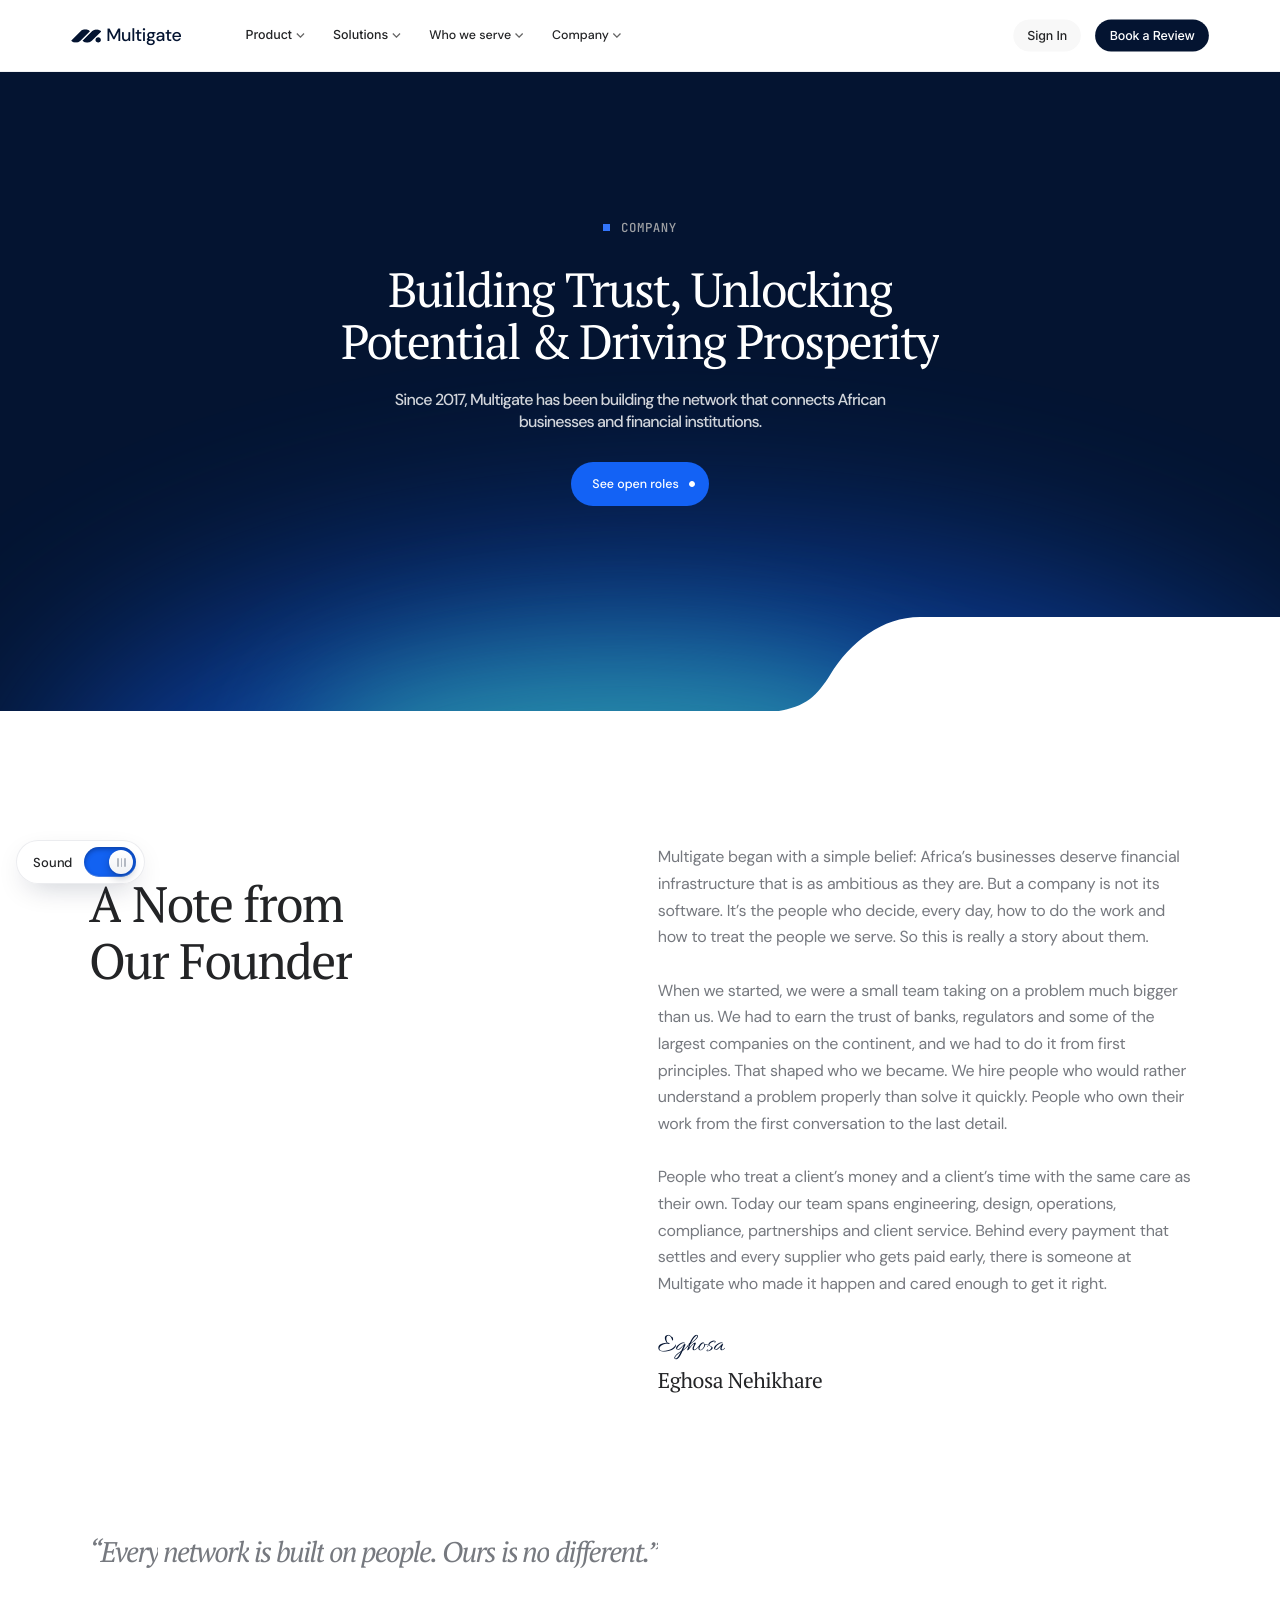
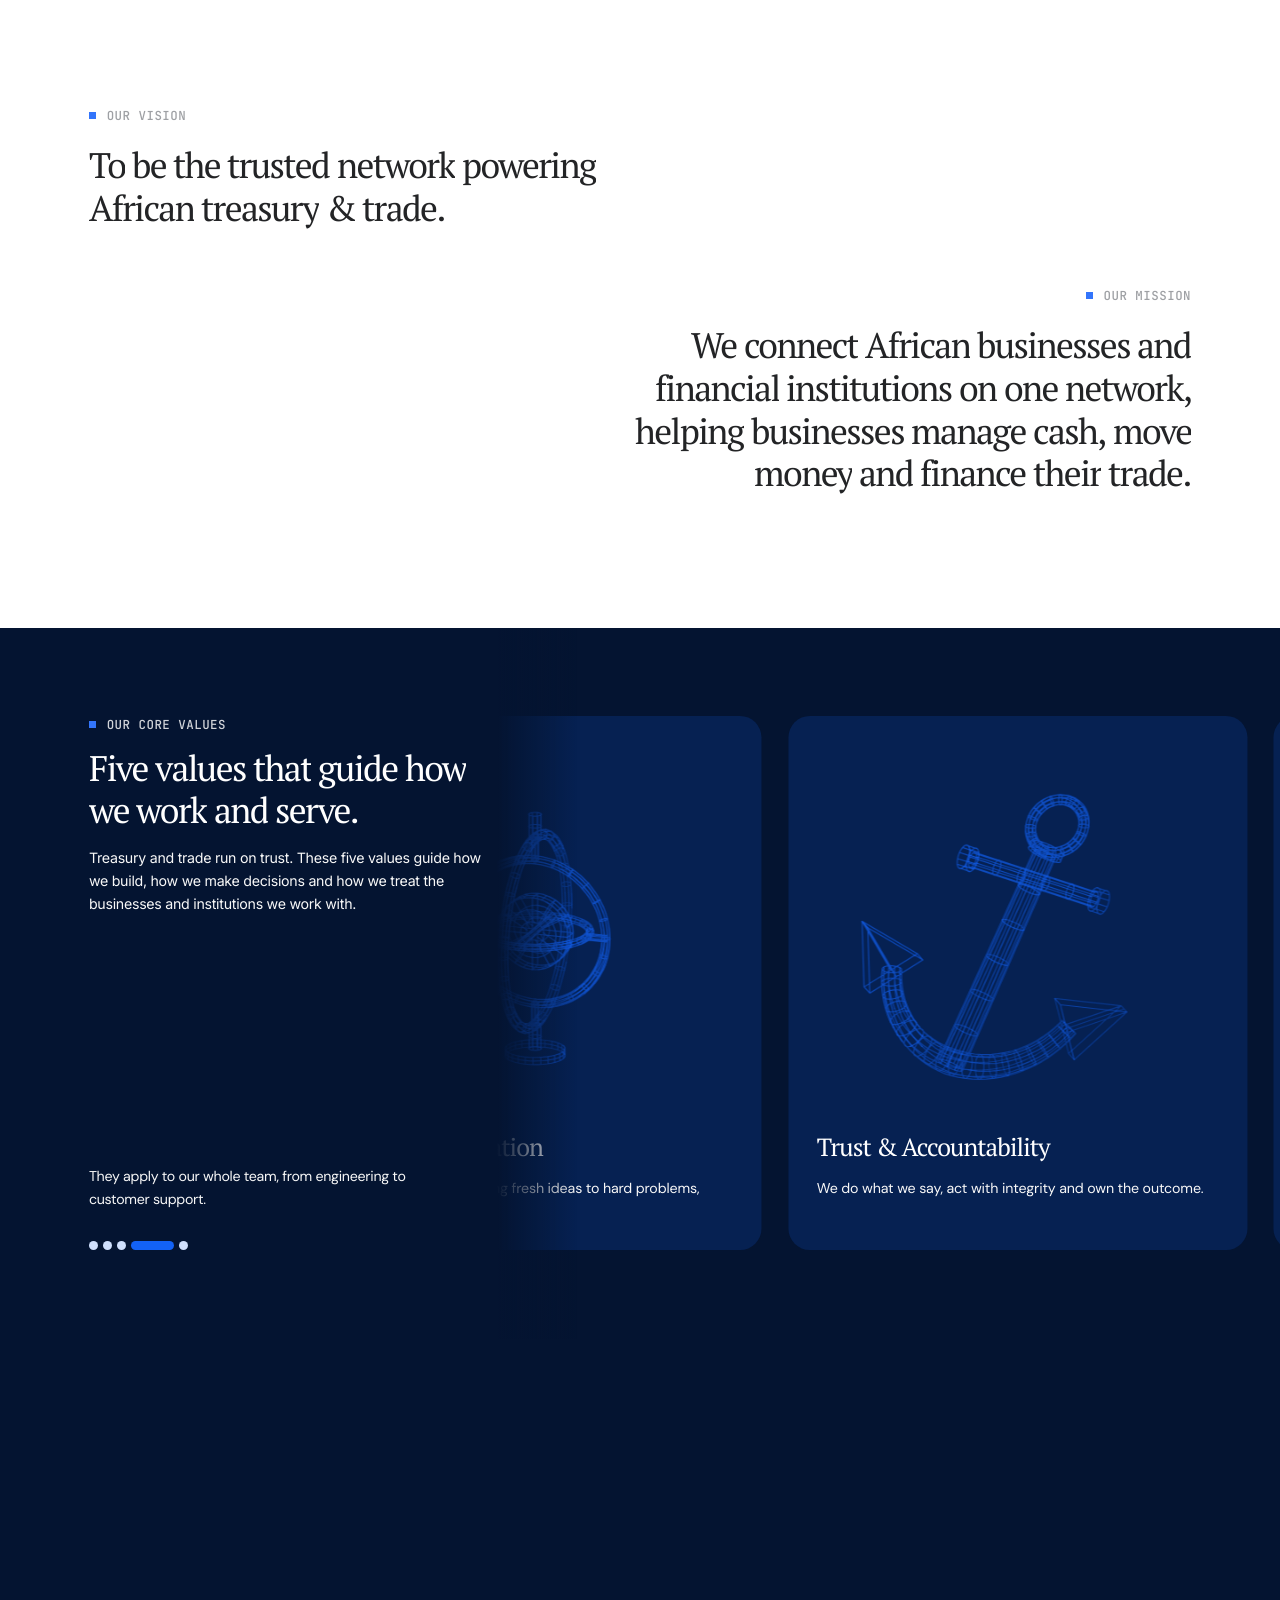
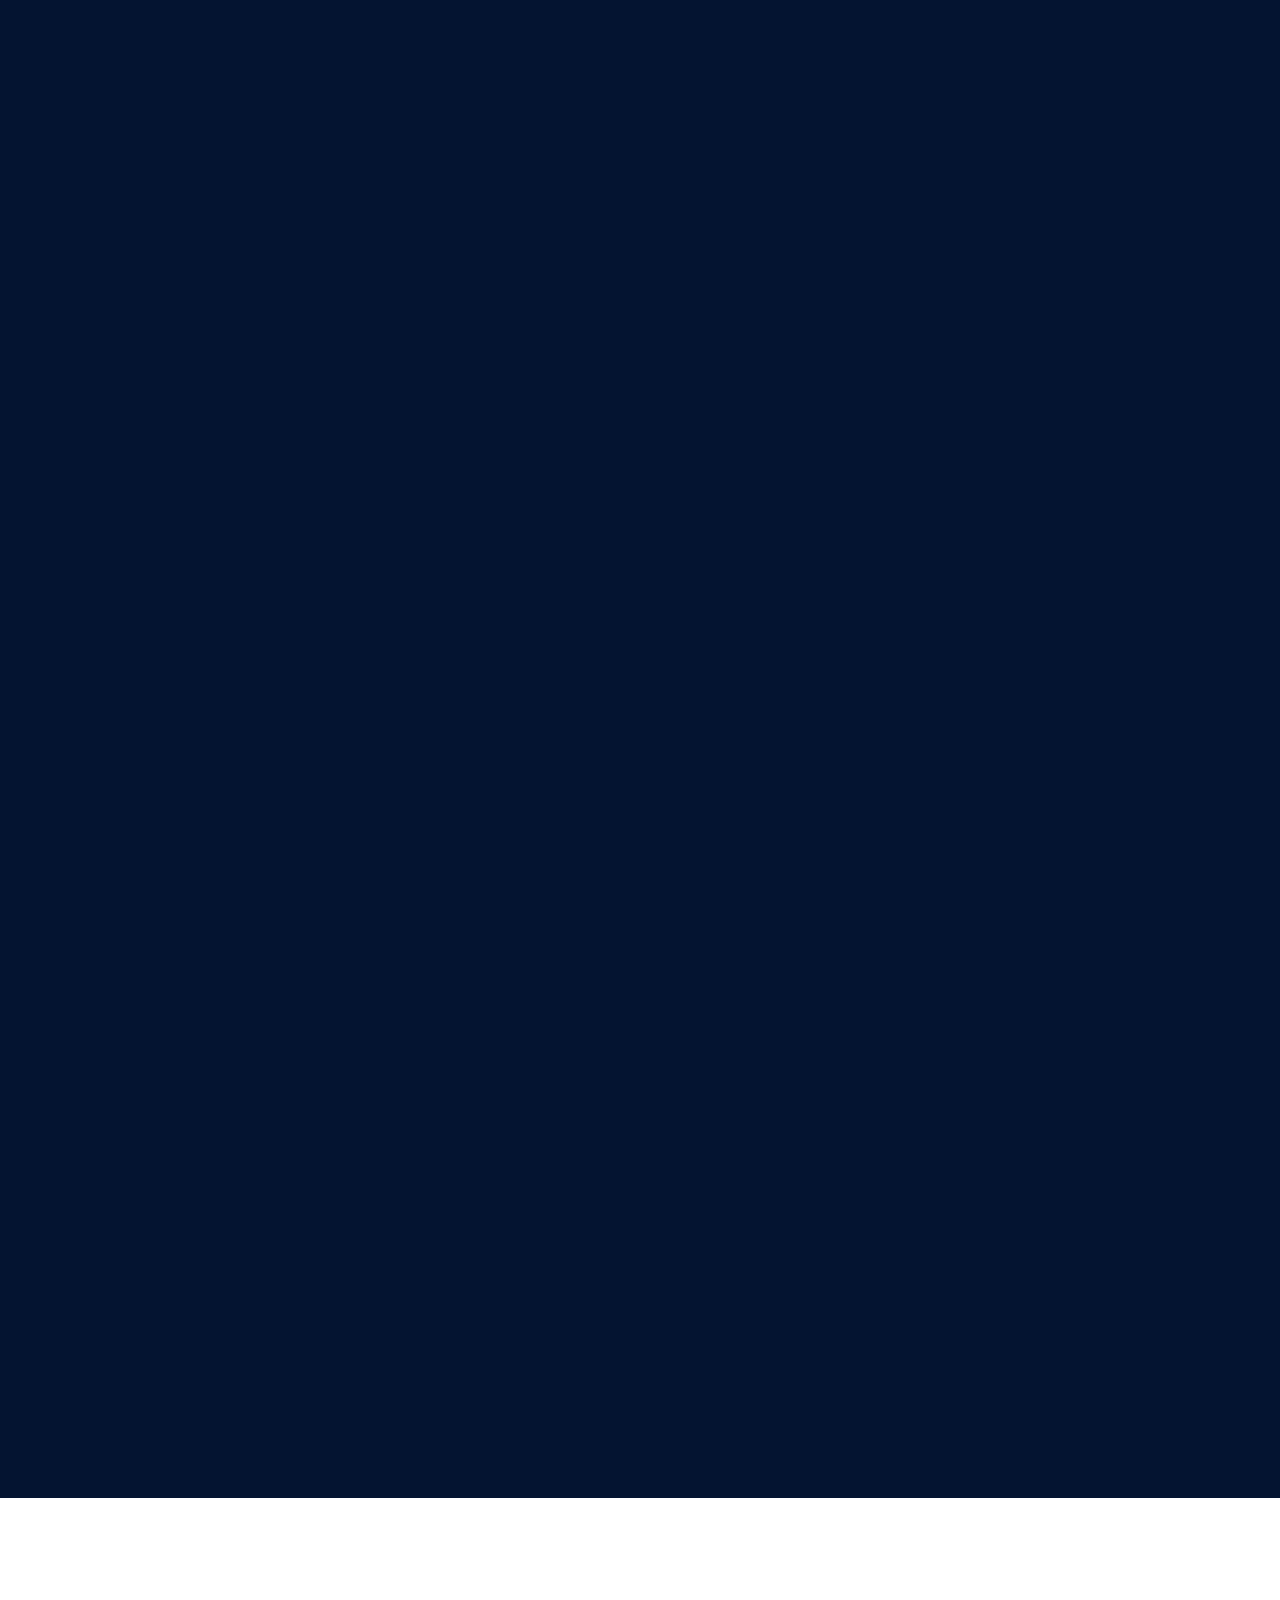
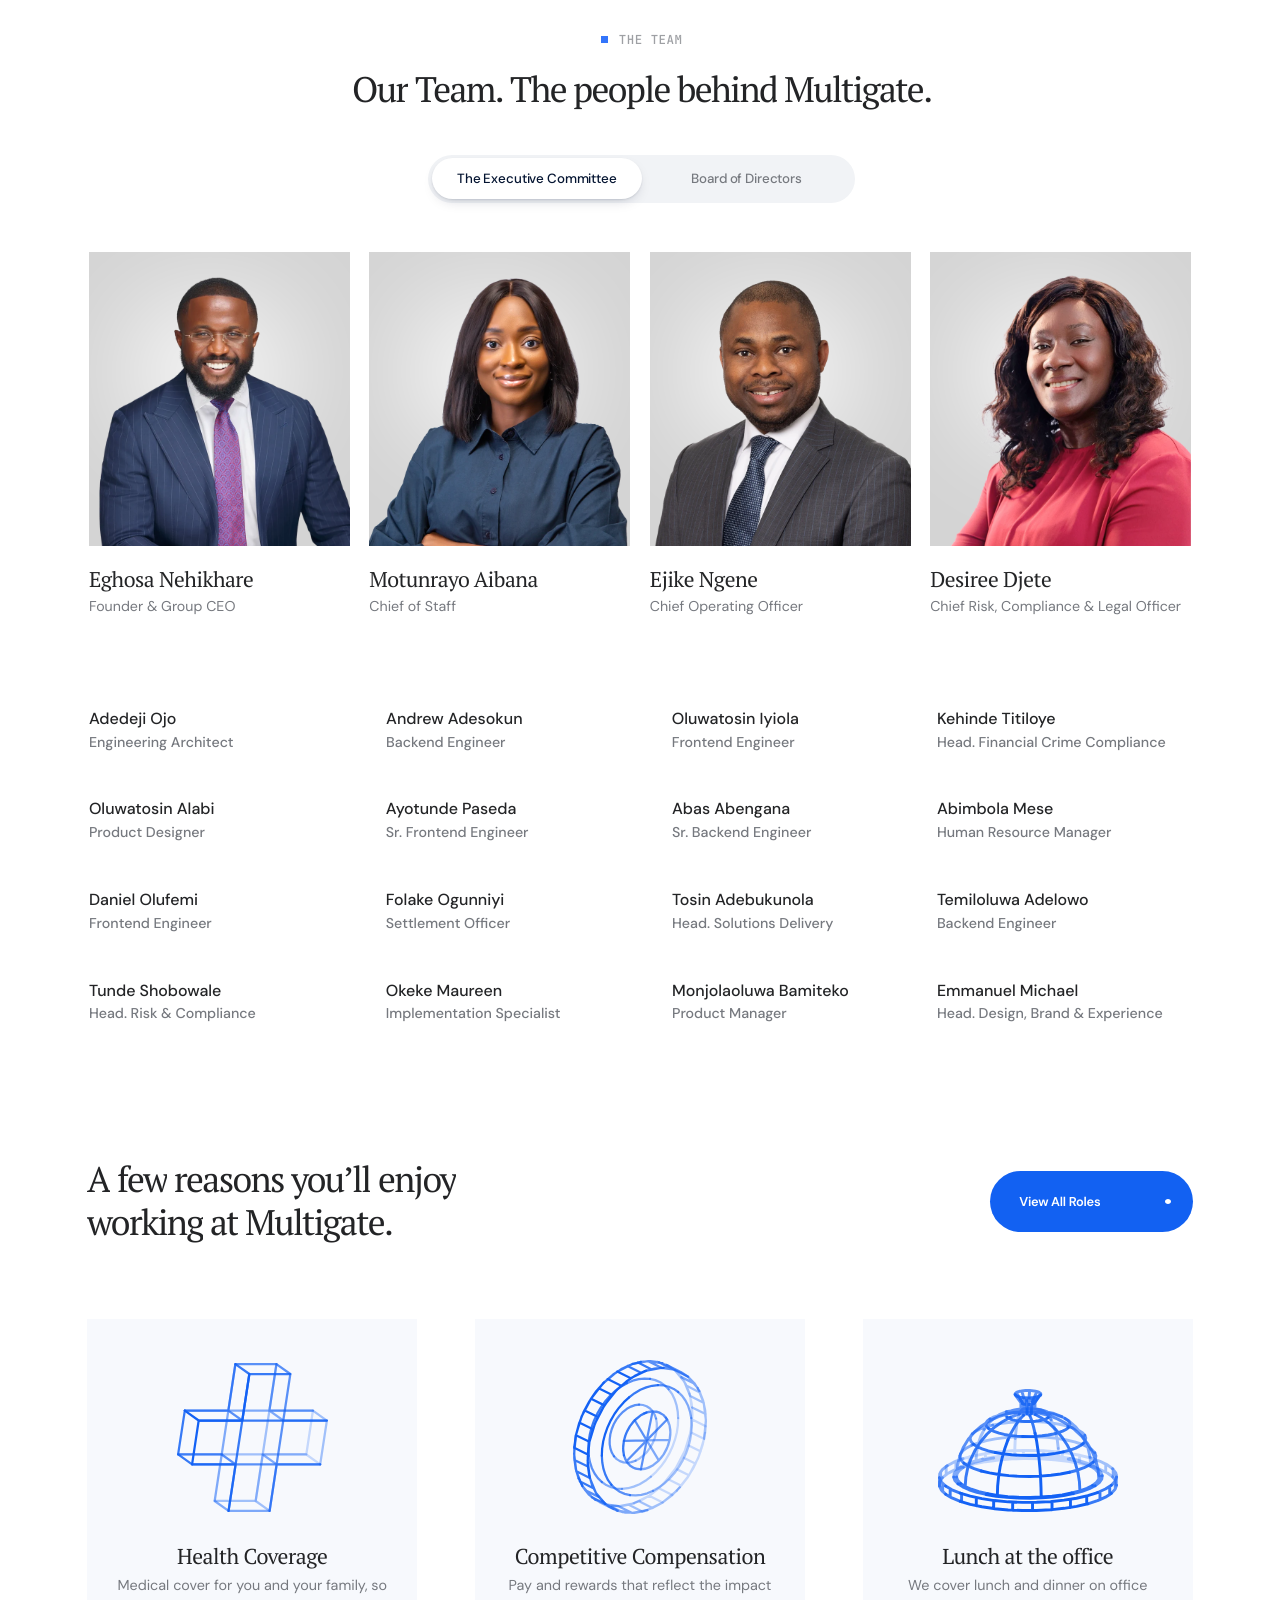
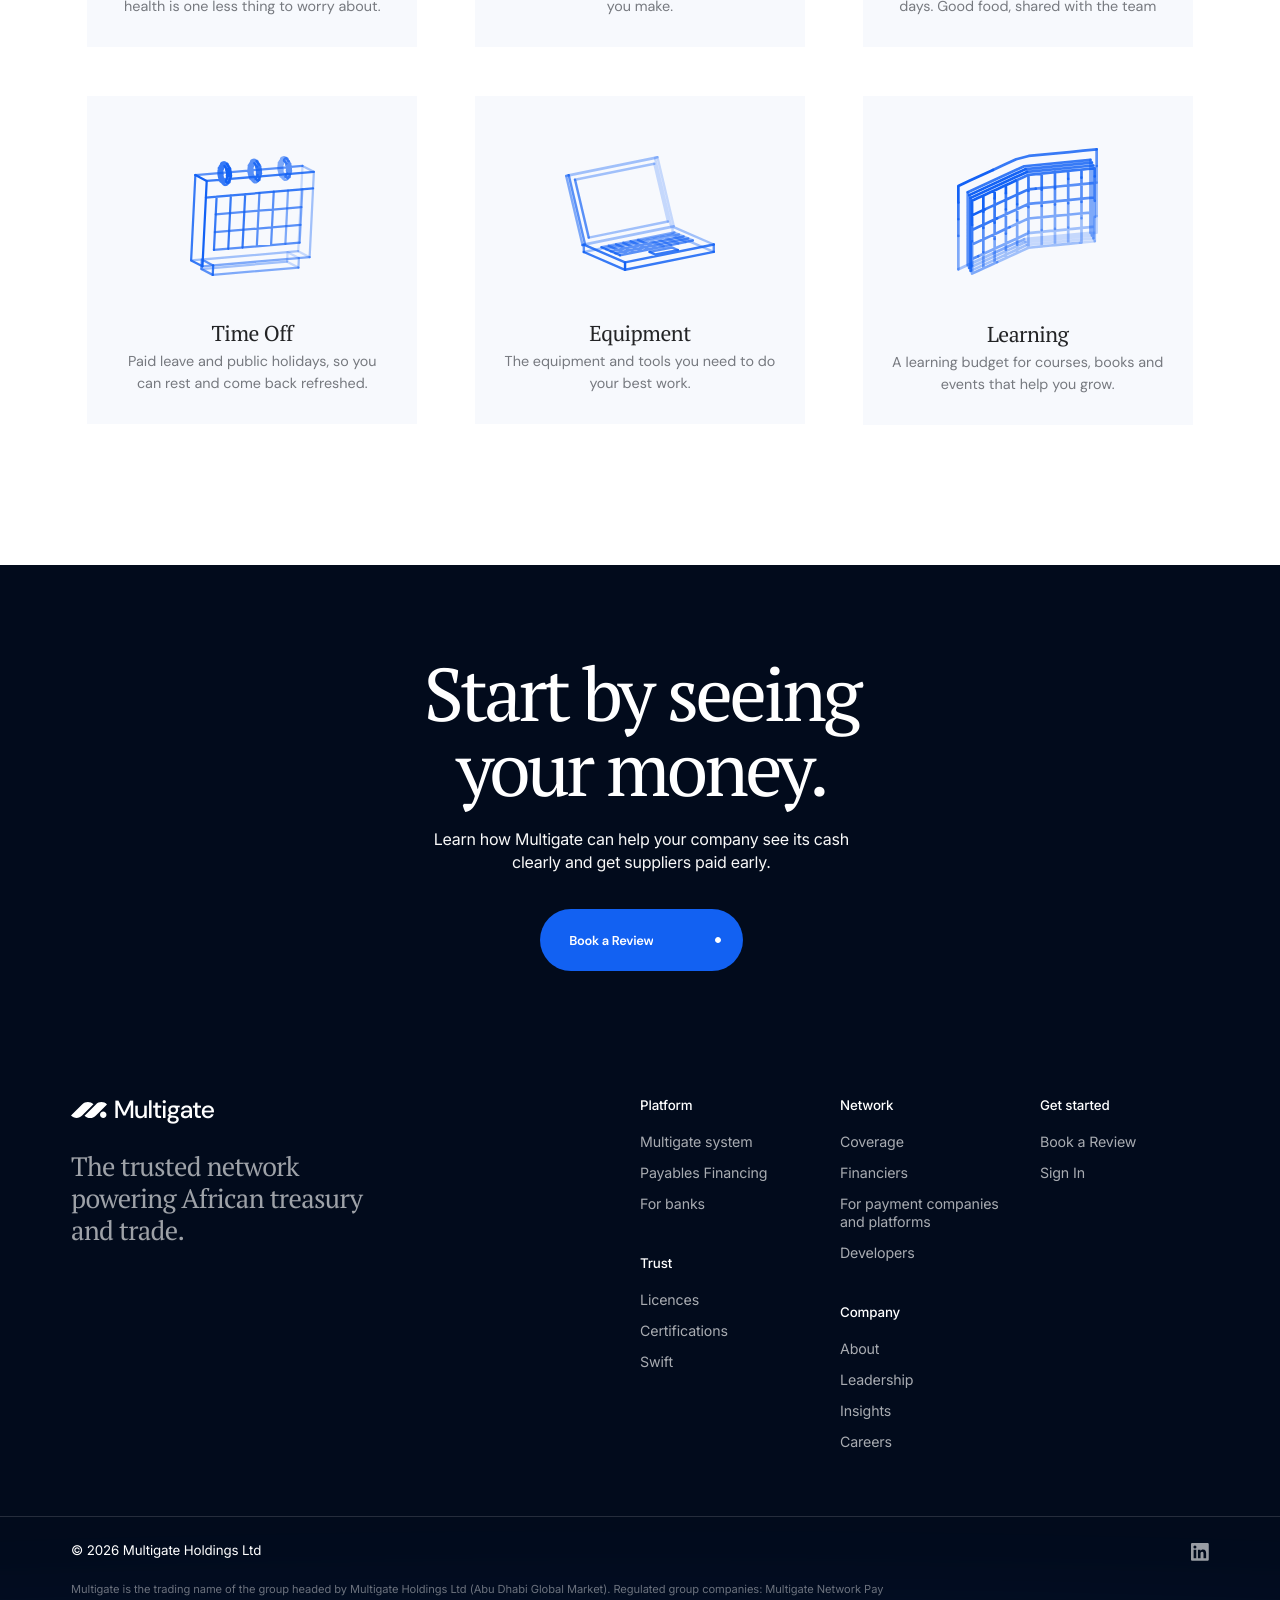
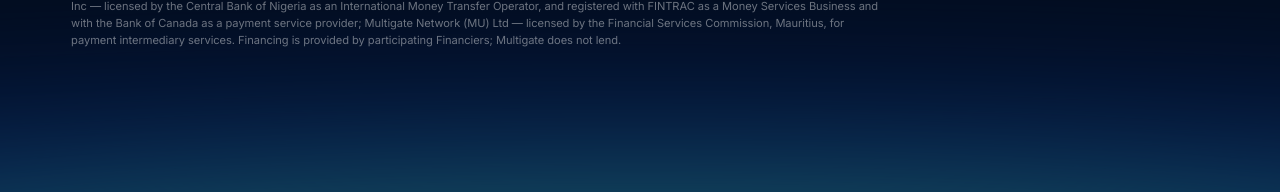
==== commit f68c5eab: "About page: segmented control swaps only the four photo cards; staff list stays visible Co-Authored-" ====
--- a/about.html
+++ b/about.html
@@ -85,9 +85,8 @@
 <div class="flex flex-col gap-[24px] items-center justify-center shrink-0 w-full"><div class="flex gap-[12px] items-center shrink-0"><div class="bg-[#3375fb] shrink-0 size-[8px]"></div><p class="font-['JetBrains_Mono'] fw-500 leading-[normal] text-[14px] tracking-[0.56px] uppercase whitespace-nowrap text-[#9ea0a4]">The team</p></div>
 <div class="flex flex-col font-['PT_Serif'] fw-400 justify-center leading-[0] text-[40px] text-[#232426] text-center tracking-[-1.8px] w-[690px]"><p class="leading-[48px]">Our Team. The people behind Multigate.</p></div></div>
 <div class="pf-seg" role="tablist" aria-label="Leadership" data-on="0"><button type="button" role="tab" aria-selected="true" data-i="0">The Executive Committee</button><button type="button" role="tab" aria-selected="false" data-i="1">Board of Directors</button></div>
-<div class="pf-panels shrink-0 w-full mt-[8px]" style="height:870px">
-<div class="pf-panel on" role="tabpanel" data-i="0"><div class="flex flex-col gap-[100px] items-start w-full">
-<div class="flex gap-[22px] items-center shrink-0 w-full pf-leads"><div class="flex flex-col gap-[20px] items-start shrink-0 w-[293.491px]"><div class="bg-[#d4d4d4] h-[330.178px] overflow-clip relative shrink-0 w-full">
+<div class="pf-panels shrink-0 w-full mt-[8px]" style="height:412.178px">
+<div class="pf-panel on" role="tabpanel" data-i="0"><div class="flex gap-[22px] items-center shrink-0 w-full pf-leads"><div class="flex flex-col gap-[20px] items-start shrink-0 w-[293.491px]"><div class="bg-[#d4d4d4] h-[330.178px] overflow-clip relative shrink-0 w-full">
 <div class="absolute h-[155.31px] left-[46.96px] top-[55.76px] w-[178.296px]"><div class="absolute inset-[-80%_-69.69%]"><img alt="" class="block size-full" src="assets/pf/about/ellipse.svg"></div></div>
 <div class="absolute h-[526.083px] right-[-63.44px] top-0 w-[420.764px]"><img alt="Eghosa Nehikhare" class="absolute inset-0 object-cover pointer-events-none size-full" src="assets/pf/about/ceo.webp"></div></div>
 <div class="flex flex-col gap-[2px] items-start whitespace-nowrap"><div class="flex flex-col font-['PT_Serif'] fw-400 justify-center leading-[0] text-[24px] text-[#232426] tracking-[-0.5px]"><p class="leading-[36px]">Eghosa Nehikhare</p></div>
@@ -103,8 +102,7 @@
 <div class="absolute h-[155.31px] left-[46.96px] top-[55.76px] w-[178.296px]"><div class="absolute inset-[-80%_-69.69%]"><img alt="" class="block size-full" src="assets/pf/about/ellipse.svg"></div></div>
 <div class="absolute h-[393.941px] right-0 rounded-[10.277px] top-[-8.07px] w-[276.615px]"><img alt="Desiree Djete" class="absolute inset-0 object-cover pointer-events-none size-full" src="assets/pf/about/cro.webp"></div></div>
 <div class="flex flex-col gap-[2px] items-start whitespace-nowrap"><div class="flex flex-col font-['PT_Serif'] fw-400 justify-center leading-[0] text-[24px] text-[#232426] tracking-[-0.5px]"><p class="leading-[36px]">Desiree Djete</p></div>
-<p class="font-['DM_Sans'] fw-400 leading-[24px] text-[16px] text-[#76797f]">Chief Risk, Compliance &amp; Legal Officer</p></div></div></div>
-<div class="font-['DM_Sans'] fw-500 h-[357.823px] leading-[24px] relative shrink-0 w-full pf-people"><div class="absolute flex flex-col gap-[4px] items-start whitespace-nowrap" style="left:0px;top:0px"><p class="text-[18px] text-[#232426]">Adedeji Ojo</p><p class="text-[16px] text-[#76797f]">Engineering Architect</p></div><div class="absolute flex flex-col gap-[4px] items-start whitespace-nowrap" style="left:334.33px;top:0px"><p class="text-[18px] text-[#232426]">Andrew Adesokun</p><p class="text-[16px] text-[#76797f]">Backend Engineer</p></div><div class="absolute flex flex-col gap-[4px] items-start whitespace-nowrap" style="left:655.67px;top:0px"><p class="text-[18px] text-[#232426]">Oluwatosin Iyiola</p><p class="text-[16px] text-[#76797f]">Frontend Engineer</p></div><div class="absolute flex flex-col gap-[4px] items-start whitespace-nowrap" style="left:954px;top:0px"><p class="text-[18px] text-[#232426]">Kehinde Titiloye</p><p class="text-[16px] text-[#76797f]">Head. Financial Crime Compliance</p></div><div class="absolute flex flex-col gap-[4px] items-start whitespace-nowrap" style="left:0px;top:101.82px"><p class="text-[18px] text-[#232426]">Oluwatosin Alabi</p><p class="text-[16px] text-[#76797f]">Product Designer</p></div><div class="absolute flex flex-col gap-[4px] items-start whitespace-nowrap" style="left:334px;top:101.82px"><p class="text-[18px] text-[#232426]">Ayotunde Paseda</p><p class="text-[16px] text-[#76797f]">Sr. Frontend Engineer</p></div><div class="absolute flex flex-col gap-[4px] items-start whitespace-nowrap" style="left:656px;top:101.82px"><p class="text-[18px] text-[#232426]">Abas Abengana</p><p class="text-[16px] text-[#76797f]">Sr. Backend Engineer</p></div><div class="absolute flex flex-col gap-[4px] items-start whitespace-nowrap" style="left:954px;top:101.82px"><p class="text-[18px] text-[#232426]">Abimbola Mese</p><p class="text-[16px] text-[#76797f]">Human Resource Manager</p></div><div class="absolute flex flex-col gap-[4px] items-start whitespace-nowrap" style="left:0px;top:203.82px"><p class="text-[18px] text-[#232426]">Daniel Olufemi</p><p class="text-[16px] text-[#76797f]">Frontend Engineer</p></div><div class="absolute flex flex-col gap-[4px] items-start whitespace-nowrap" style="left:334px;top:203.82px"><p class="text-[18px] text-[#232426]">Folake Ogunniyi</p><p class="text-[16px] text-[#76797f]">Settlement Officer</p></div><div class="absolute flex flex-col gap-[4px] items-start whitespace-nowrap" style="left:656px;top:203.82px"><p class="text-[18px] text-[#232426]">Tosin Adebukunola</p><p class="text-[16px] text-[#76797f]">Head. Solutions Delivery</p></div><div class="absolute flex flex-col gap-[4px] items-start whitespace-nowrap" style="left:954px;top:203.82px"><p class="text-[18px] text-[#232426]">Temiloluwa Adelowo</p><p class="text-[16px] text-[#76797f]">Backend Engineer</p></div><div class="absolute flex flex-col gap-[4px] items-start whitespace-nowrap" style="left:0px;top:305.82px"><p class="text-[18px] text-[#232426]">Tunde Shobowale</p><p class="text-[16px] text-[#76797f]">Head. Risk &amp; Compliance</p></div><div class="absolute flex flex-col gap-[4px] items-start whitespace-nowrap" style="left:334px;top:305.82px"><p class="text-[18px] text-[#232426]">Okeke Maureen</p><p class="text-[16px] text-[#76797f]">Implementation Specialist</p></div><div class="absolute flex flex-col gap-[4px] items-start whitespace-nowrap" style="left:656px;top:305.82px"><p class="text-[18px] text-[#232426]">Monjolaoluwa Bamiteko</p><p class="text-[16px] text-[#76797f]">Product Manager</p></div><div class="absolute flex flex-col gap-[4px] items-start whitespace-nowrap" style="left:954px;top:305.82px"><p class="text-[18px] text-[#232426]">Emmanuel Michael</p><p class="text-[16px] text-[#76797f]">Head. Design, Brand &amp; Experience</p></div></div></div></div>
+<p class="font-['DM_Sans'] fw-400 leading-[24px] text-[16px] text-[#76797f]">Chief Risk, Compliance &amp; Legal Officer</p></div></div></div></div>
 <div class="pf-panel" role="tabpanel" data-i="1"><div class="flex gap-[22px] items-center shrink-0 w-full pf-board"><div class="flex flex-col gap-[20px] items-start shrink-0 w-[293.491px]"><div class="bg-[#d4d4d4] h-[330.178px] overflow-clip relative shrink-0 w-full">
 <div class="absolute h-[155.31px] left-[46.96px] top-[55.76px] w-[178.296px]"><div class="absolute inset-[-80%_-69.69%]"><img alt="" class="block size-full" src="assets/pf/about/ellipse.svg"></div></div><svg class="absolute inset-0 size-full" viewBox="0 0 293.491 330.178" preserveAspectRatio="xMidYMid slice"><circle cx="146" cy="128" r="50" fill="#c4c7cc"/><path d="M26 330.178C26 252 84 218 146 218C208 218 267 252 267 330.178Z" fill="#c4c7cc"/></svg></div>
 <div class="flex flex-col gap-[2px] items-start whitespace-nowrap"><div class="flex flex-col font-['PT_Serif'] fw-400 justify-center leading-[0] text-[24px] text-[#232426] tracking-[-0.5px]"><p class="leading-[36px]">Aisha Babangida</p></div>
@@ -118,7 +116,8 @@
 <p class="font-['DM_Sans'] fw-400 leading-[24px] text-[16px] text-[#76797f]">Non-Executive Director</p></div></div><div class="flex flex-col gap-[20px] items-start shrink-0 w-[293.491px]"><div class="bg-[#d4d4d4] h-[330.178px] overflow-clip relative shrink-0 w-full">
 <div class="absolute h-[155.31px] left-[46.96px] top-[55.76px] w-[178.296px]"><div class="absolute inset-[-80%_-69.69%]"><img alt="" class="block size-full" src="assets/pf/about/ellipse.svg"></div></div><svg class="absolute inset-0 size-full" viewBox="0 0 293.491 330.178" preserveAspectRatio="xMidYMid slice"><circle cx="146" cy="128" r="50" fill="#c4c7cc"/><path d="M26 330.178C26 252 84 218 146 218C208 218 267 252 267 330.178Z" fill="#c4c7cc"/></svg></div>
 <div class="flex flex-col gap-[2px] items-start whitespace-nowrap"><div class="flex flex-col font-['PT_Serif'] fw-400 justify-center leading-[0] text-[24px] text-[#232426] tracking-[-0.5px]"><p class="leading-[36px]">Nwabueze Amiaka</p></div>
-<p class="font-['DM_Sans'] fw-400 leading-[24px] text-[16px] text-[#76797f]">Non-Executive Director</p></div></div></div></div></div></div><div class="relative -ml-[2px] w-[1245px] flex flex-col gap-[83.808px] items-start shrink-0">
+<p class="font-['DM_Sans'] fw-400 leading-[24px] text-[16px] text-[#76797f]">Non-Executive Director</p></div></div></div></div></div>
+<div class="font-['DM_Sans'] fw-500 h-[357.823px] leading-[24px] relative shrink-0 w-full mt-[52px] pf-people"><div class="absolute flex flex-col gap-[4px] items-start whitespace-nowrap" style="left:0px;top:0px"><p class="text-[18px] text-[#232426]">Adedeji Ojo</p><p class="text-[16px] text-[#76797f]">Engineering Architect</p></div><div class="absolute flex flex-col gap-[4px] items-start whitespace-nowrap" style="left:334.33px;top:0px"><p class="text-[18px] text-[#232426]">Andrew Adesokun</p><p class="text-[16px] text-[#76797f]">Backend Engineer</p></div><div class="absolute flex flex-col gap-[4px] items-start whitespace-nowrap" style="left:655.67px;top:0px"><p class="text-[18px] text-[#232426]">Oluwatosin Iyiola</p><p class="text-[16px] text-[#76797f]">Frontend Engineer</p></div><div class="absolute flex flex-col gap-[4px] items-start whitespace-nowrap" style="left:954px;top:0px"><p class="text-[18px] text-[#232426]">Kehinde Titiloye</p><p class="text-[16px] text-[#76797f]">Head. Financial Crime Compliance</p></div><div class="absolute flex flex-col gap-[4px] items-start whitespace-nowrap" style="left:0px;top:101.82px"><p class="text-[18px] text-[#232426]">Oluwatosin Alabi</p><p class="text-[16px] text-[#76797f]">Product Designer</p></div><div class="absolute flex flex-col gap-[4px] items-start whitespace-nowrap" style="left:334px;top:101.82px"><p class="text-[18px] text-[#232426]">Ayotunde Paseda</p><p class="text-[16px] text-[#76797f]">Sr. Frontend Engineer</p></div><div class="absolute flex flex-col gap-[4px] items-start whitespace-nowrap" style="left:656px;top:101.82px"><p class="text-[18px] text-[#232426]">Abas Abengana</p><p class="text-[16px] text-[#76797f]">Sr. Backend Engineer</p></div><div class="absolute flex flex-col gap-[4px] items-start whitespace-nowrap" style="left:954px;top:101.82px"><p class="text-[18px] text-[#232426]">Abimbola Mese</p><p class="text-[16px] text-[#76797f]">Human Resource Manager</p></div><div class="absolute flex flex-col gap-[4px] items-start whitespace-nowrap" style="left:0px;top:203.82px"><p class="text-[18px] text-[#232426]">Daniel Olufemi</p><p class="text-[16px] text-[#76797f]">Frontend Engineer</p></div><div class="absolute flex flex-col gap-[4px] items-start whitespace-nowrap" style="left:334px;top:203.82px"><p class="text-[18px] text-[#232426]">Folake Ogunniyi</p><p class="text-[16px] text-[#76797f]">Settlement Officer</p></div><div class="absolute flex flex-col gap-[4px] items-start whitespace-nowrap" style="left:656px;top:203.82px"><p class="text-[18px] text-[#232426]">Tosin Adebukunola</p><p class="text-[16px] text-[#76797f]">Head. Solutions Delivery</p></div><div class="absolute flex flex-col gap-[4px] items-start whitespace-nowrap" style="left:954px;top:203.82px"><p class="text-[18px] text-[#232426]">Temiloluwa Adelowo</p><p class="text-[16px] text-[#76797f]">Backend Engineer</p></div><div class="absolute flex flex-col gap-[4px] items-start whitespace-nowrap" style="left:0px;top:305.82px"><p class="text-[18px] text-[#232426]">Tunde Shobowale</p><p class="text-[16px] text-[#76797f]">Head. Risk &amp; Compliance</p></div><div class="absolute flex flex-col gap-[4px] items-start whitespace-nowrap" style="left:334px;top:305.82px"><p class="text-[18px] text-[#232426]">Okeke Maureen</p><p class="text-[16px] text-[#76797f]">Implementation Specialist</p></div><div class="absolute flex flex-col gap-[4px] items-start whitespace-nowrap" style="left:656px;top:305.82px"><p class="text-[18px] text-[#232426]">Monjolaoluwa Bamiteko</p><p class="text-[16px] text-[#76797f]">Product Manager</p></div><div class="absolute flex flex-col gap-[4px] items-start whitespace-nowrap" style="left:954px;top:305.82px"><p class="text-[18px] text-[#232426]">Emmanuel Michael</p><p class="text-[16px] text-[#76797f]">Head. Design, Brand &amp; Experience</p></div></div></div><div class="relative -ml-[2px] w-[1245px] flex flex-col gap-[83.808px] items-start shrink-0">
 <div class="flex items-center justify-between shrink-0 w-[1244px]"><div class="flex flex-col font-['PT_Serif'] fw-400 justify-center leading-[0] text-[40px] text-[#232426] tracking-[-1.8175px] w-[424.088px]"><p class="leading-[48px]">A few reasons you’ll enjoy working at Multigate.</p></div>
 <a href="#" class="bg-[#1261f2] flex items-center justify-between overflow-clip pl-[33.072px] pr-[24.804px] py-[24.804px] rounded-[206.701px] shrink-0 w-[228.404px]"><p class="font-['DM_Sans'] fw-600 leading-[normal] text-[14.469px] text-white tracking-[-0.2894px] whitespace-nowrap">View All Roles</p><div class="relative shrink-0 size-[6.201px]"><img alt="" class="absolute block inset-0 size-full" src="assets/pf/about/p-arrow.svg"></div></a></div>
 <div class="flex flex-col gap-[54.526px] items-start shrink-0 w-full"><div class="flex gap-[64.623px] items-center shrink-0 w-full"><div class="bg-[#f7f9fd] flex flex-col gap-[16.156px] items-center p-[32.311px] shrink-0 w-[371.582px] pf-perk"><div class="overflow-clip relative shrink-0 size-[201.946px]"><div class="absolute inset-[9.17%_8.71%]"><div class="absolute inset-[-0.77%_-0.76%]"><img alt="" class="block size-full" src="assets/pf/about/p-health.svg"></div></div></div>
--- a/assets/pf/about.css
+++ b/assets/pf/about.css
@@ -1 +1 @@
-*,:after,:before{--tw-border-spacing-x:0;--tw-border-spacing-y:0;--tw-translate-x:0;--tw-translate-y:0;--tw-rotate:0;--tw-skew-x:0;--tw-skew-y:0;--tw-scale-x:1;--tw-scale-y:1;--tw-pan-x: ;--tw-pan-y: ;--tw-pinch-zoom: ;--tw-scroll-snap-strictness:proximity;--tw-gradient-from-position: ;--tw-gradient-via-position: ;--tw-gradient-to-position: ;--tw-ordinal: ;--tw-slashed-zero: ;--tw-numeric-figure: ;--tw-numeric-spacing: ;--tw-numeric-fraction: ;--tw-ring-inset: ;--tw-ring-offset-width:0px;--tw-ring-offset-color:#fff;--tw-ring-color:rgba(59,130,246,.5);--tw-ring-offset-shadow:0 0 #0000;--tw-ring-shadow:0 0 #0000;--tw-shadow:0 0 #0000;--tw-shadow-colored:0 0 #0000;--tw-blur: ;--tw-brightness: ;--tw-contrast: ;--tw-grayscale: ;--tw-hue-rotate: ;--tw-invert: ;--tw-saturate: ;--tw-sepia: ;--tw-drop-shadow: ;--tw-backdrop-blur: ;--tw-backdrop-brightness: ;--tw-backdrop-contrast: ;--tw-backdrop-grayscale: ;--tw-backdrop-hue-rotate: ;--tw-backdrop-invert: ;--tw-backdrop-opacity: ;--tw-backdrop-saturate: ;--tw-backdrop-sepia: ;--tw-contain-size: ;--tw-contain-layout: ;--tw-contain-paint: ;--tw-contain-style: }::backdrop{--tw-border-spacing-x:0;--tw-border-spacing-y:0;--tw-translate-x:0;--tw-translate-y:0;--tw-rotate:0;--tw-skew-x:0;--tw-skew-y:0;--tw-scale-x:1;--tw-scale-y:1;--tw-pan-x: ;--tw-pan-y: ;--tw-pinch-zoom: ;--tw-scroll-snap-strictness:proximity;--tw-gradient-from-position: ;--tw-gradient-via-position: ;--tw-gradient-to-position: ;--tw-ordinal: ;--tw-slashed-zero: ;--tw-numeric-figure: ;--tw-numeric-spacing: ;--tw-numeric-fraction: ;--tw-ring-inset: ;--tw-ring-offset-width:0px;--tw-ring-offset-color:#fff;--tw-ring-color:rgba(59,130,246,.5);--tw-ring-offset-shadow:0 0 #0000;--tw-ring-shadow:0 0 #0000;--tw-shadow:0 0 #0000;--tw-shadow-colored:0 0 #0000;--tw-blur: ;--tw-brightness: ;--tw-contrast: ;--tw-grayscale: ;--tw-hue-rotate: ;--tw-invert: ;--tw-saturate: ;--tw-sepia: ;--tw-drop-shadow: ;--tw-backdrop-blur: ;--tw-backdrop-brightness: ;--tw-backdrop-contrast: ;--tw-backdrop-grayscale: ;--tw-backdrop-hue-rotate: ;--tw-backdrop-invert: ;--tw-backdrop-opacity: ;--tw-backdrop-saturate: ;--tw-backdrop-sepia: ;--tw-contain-size: ;--tw-contain-layout: ;--tw-contain-paint: ;--tw-contain-style: }/*! tailwindcss v3.4.17 | MIT License | https://tailwindcss.com*/*,:after,:before{box-sizing:border-box;border:0 solid #e5e7eb}:after,:before{--tw-content:""}:host,html{line-height:1.5;-webkit-text-size-adjust:100%;-moz-tab-size:4;-o-tab-size:4;tab-size:4;font-family:ui-sans-serif,system-ui,sans-serif,Apple Color Emoji,Segoe UI Emoji,Segoe UI Symbol,Noto Color Emoji;font-feature-settings:normal;font-variation-settings:normal;-webkit-tap-highlight-color:transparent}body{margin:0;line-height:inherit}hr{height:0;color:inherit;border-top-width:1px}abbr:where([title]){-webkit-text-decoration:underline dotted;text-decoration:underline dotted}h1,h2,h3,h4,h5,h6{font-size:inherit;font-weight:inherit}a{color:inherit;text-decoration:inherit}b,strong{font-weight:bolder}code,kbd,pre,samp{font-family:ui-monospace,SFMono-Regular,Menlo,Monaco,Consolas,Liberation Mono,Courier New,monospace;font-feature-settings:normal;font-variation-settings:normal;font-size:1em}small{font-size:80%}sub,sup{font-size:75%;line-height:0;position:relative;vertical-align:baseline}sub{bottom:-.25em}sup{top:-.5em}table{text-indent:0;border-color:inherit;border-collapse:collapse}button,input,optgroup,select,textarea{font-family:inherit;font-feature-settings:inherit;font-variation-settings:inherit;font-size:100%;font-weight:inherit;line-height:inherit;letter-spacing:inherit;color:inherit;margin:0;padding:0}button,select{text-transform:none}button,input:where([type=button]),input:where([type=reset]),input:where([type=submit]){-webkit-appearance:button;background-color:transparent;background-image:none}:-moz-focusring{outline:auto}:-moz-ui-invalid{box-shadow:none}progress{vertical-align:baseline}::-webkit-inner-spin-button,::-webkit-outer-spin-button{height:auto}[type=search]{-webkit-appearance:textfield;outline-offset:-2px}::-webkit-search-decoration{-webkit-appearance:none}::-webkit-file-upload-button{-webkit-appearance:button;font:inherit}summary{display:list-item}blockquote,dd,dl,figure,h1,h2,h3,h4,h5,h6,hr,p,pre{margin:0}fieldset{margin:0}fieldset,legend{padding:0}menu,ol,ul{list-style:none;margin:0;padding:0}dialog{padding:0}textarea{resize:vertical}input::-moz-placeholder,textarea::-moz-placeholder{opacity:1;color:#9ca3af}input::placeholder,textarea::placeholder{opacity:1;color:#9ca3af}[role=button],button{cursor:pointer}:disabled{cursor:default}audio,canvas,embed,iframe,img,object,svg,video{display:block;vertical-align:middle}img,video{max-width:100%;height:auto}[hidden]:where(:not([hidden=until-found])){display:none}.pointer-events-none{pointer-events:none}.absolute{position:absolute}.relative{position:relative}.inset-0{inset:0}.inset-\[-0\.13\%_-0\.14\%\]{inset:-.13% -.14%}.inset-\[-0\.13\%_-0\.15\%\]{inset:-.13% -.15%}.inset-\[-0\.15\%_-0\.21\%\]{inset:-.15% -.21%}.inset-\[-0\.2\%\]{inset:-.2%}.inset-\[-0\.74\%_-0\.85\%\]{inset:-.74% -.85%}.inset-\[-0\.77\%_-0\.76\%\]{inset:-.77% -.76%}.inset-\[-0\.96\%_-0\.91\%\]{inset:-.96% -.91%}.inset-\[-1\.08\%_-0\.82\%\]{inset:-1.08% -.82%}.inset-\[-1\.09\%_-0\.98\%\]{inset:-1.09% -.98%}.inset-\[-1\.21\%_-0\.83\%\]{inset:-1.21% -.83%}.inset-\[-34\.62\%_-15\.38\%_-42\.31\%_-15\.38\%\]{inset:-34.62% -15.38% -42.31% -15.38%}.inset-\[-38\.46\%_-15\.38\%\]{inset:-38.46% -15.38%}.inset-\[-59\.09\%_-20\.31\%\]{inset:-59.09% -20.31%}.inset-\[-80\%_-69\.69\%\]{inset:-80% -69.69%}.inset-\[0_-10\.8\%_-14\.91\%_0\]{inset:0 -10.8% -14.91% 0}.inset-\[14\.36\%_18\.21\%_14\.41\%_17\.92\%\]{inset:14.36% 18.21% 14.41% 17.92%}.inset-\[16\%_25\.78\%_42\.81\%_25\.78\%\]{inset:16% 25.78% 42.81% 25.78%}.inset-\[18\.42\%_15\.75\%_16\.38\%_15\.67\%\]{inset:18.42% 15.75% 16.38% 15.67%}.inset-\[18\.5\%_8\.96\%_18\.91\%_9\%\]{inset:18.5% 8.96% 18.91% 9%}.inset-\[24\.87\%_6\.02\%_5\.7\%_6\.25\%\]{inset:24.87% 6.02% 5.7% 6.25%}.inset-\[3\.45\%_10\.85\%_2\.23\%_1\.48\%\]{inset:3.45% 10.85% 2.23% 1.48%}.inset-\[44\.11\%_0_55\.82\%_2\.08\%\]{inset:44.11% 0 55.82% 2.08%}.inset-\[44\.12\%_-8\.7\%_-18\.01\%_108\.63\%\]{inset:44.12% -8.7% -18.01% 108.63%}.inset-\[44\.12\%_26\.88\%_26\.76\%_73\.05\%\]{inset:44.12% 26.88% 26.76% 73.05%}.inset-\[44\.12\%_44\.61\%_26\.76\%_55\.33\%\]{inset:44.12% 44.61% 26.76% 55.33%}.inset-\[44\.12\%_62\.33\%_26\.76\%_37\.6\%\]{inset:44.12% 62.33% 26.76% 37.6%}.inset-\[44\.12\%_80\.06\%_26\.76\%_19\.87\%\]{inset:44.12% 80.06% 26.76% 19.87%}.inset-\[44\.12\%_97\.83\%_-18\.01\%_2\.11\%\]{inset:44.12% 97.83% -18.01% 2.11%}.inset-\[50\.37\%_94\.71\%_49\.09\%_4\.81\%\]{inset:50.37% 94.71% 49.09% 4.81%}.inset-\[7\.23\%_5\.58\%_-0\.1\%_9\.23\%\]{inset:7.23% 5.58% -.1% 9.23%}.inset-\[7\.71\%_13\.25\%\]{inset:7.71% 13.25%}.inset-\[73\.15\%_-8\.66\%_26\.78\%_2\.15\%\]{inset:73.15% -8.66% 26.78% 2.15%}.inset-\[9\.17\%_8\.71\%\]{inset:9.17% 8.71%}.inset-\[9\.42\%_19\.98\%_7\.1\%_19\.98\%\]{inset:9.42% 19.98% 7.1% 19.98%}.inset-\[9\.67\%_22\.67\%_7\.95\%_17\.95\%\]{inset:9.67% 22.67% 7.95% 17.95%}.inset-\[95\.08\%_-8\.63\%_4\.84\%_2\.17\%\]{inset:95.08% -8.63% 4.84% 2.17%}.inset-\[99\.91\%_-8\.63\%_0\.01\%_2\.17\%\]{inset:99.91% -8.63% .01% 2.17%}.bottom-0{bottom:0}.left-0{left:0}.left-\[100px\]{left:100px}.left-\[1084\.2px\]{left:1084.2px}.left-\[108px\]{left:108px}.left-\[1094\.2px\]{left:1094.2px}.left-\[325\.6px\]{left:325.6px}.left-\[331px\]{left:331px}.left-\[380px\]{left:380px}.left-\[432px\]{left:432px}.left-\[43px\]{left:43px}.left-\[46\.96px\]{left:46.96px}.left-\[581\.8px\]{left:581.8px}.left-\[59\.4px\]{left:59.4px}.left-\[63px\]{left:63px}.left-\[69\.4px\]{left:69.4px}.left-\[72px\]{left:72px}.left-\[836px\]{left:836px}.left-\[838px\]{left:838px}.left-\[83px\]{left:83px}.right-0{right:0}.right-\[-14\.67px\]{right:-14.67px}.right-\[-19\.59px\]{right:-19.59px}.right-\[-63\.44px\]{right:-63.44px}.top-0{top:0}.top-\[-10\.27px\]{top:-10.27px}.top-\[-8\.07px\]{top:-8.07px}.top-\[100px\]{top:100px}.top-\[104px\]{top:104px}.top-\[1163px\]{top:1163px}.top-\[1240px\]{top:1240px}.top-\[150px\]{top:150px}.top-\[16\.88px\]{top:16.88px}.top-\[246px\]{top:246px}.top-\[55\.76px\]{top:55.76px}.top-\[56px\]{top:56px}.top-\[59px\]{top:59px}.top-\[627px\]{top:627px}.top-\[644\.3px\]{top:644.3px}.top-\[671\.5px\]{top:671.5px}.top-\[688\.6px\]{top:688.6px}.top-\[694px\]{top:694px}.top-\[731\.3px\]{top:731.3px}.top-\[734px\]{top:734px}.top-\[774\.1px\]{top:774.1px}.top-\[816\.8px\]{top:816.8px}.top-\[82px\]{top:82px}.top-\[841\.6px\]{top:841.6px}.top-\[85px\]{top:85px}.top-\[966px\]{top:966px}.z-10{z-index:10}.z-\[3\]{z-index:3}.-ml-\[2px\]{margin-left:-2px}.mb-0{margin-bottom:0}.mt-\[8px\]{margin-top:8px}.block{display:block}.flex{display:flex}.size-\[10px\]{width:10px;height:10px}.size-\[201\.946px\]{width:201.946px;height:201.946px}.size-\[300px\]{width:300px;height:300px}.size-\[350px\]{width:350px;height:350px}.size-\[6\.201px\]{width:6.201px;height:6.201px}.size-\[6px\]{width:6px;height:6px}.size-\[8px\]{width:8px;height:8px}.size-full{width:100%;height:100%}.h-\[108px\]{height:108px}.h-\[10px\]{height:10px}.h-\[132px\]{height:132px}.h-\[136px\]{height:136px}.h-\[155\.31px\]{height:155.31px}.h-\[15px\]{height:15px}.h-\[194\.878px\]{height:194.878px}.h-\[195\.888px\]{height:195.888px}.h-\[245\.215px\]{height:245.215px}.h-\[313\.577px\]{height:313.577px}.h-\[330\.178px\]{height:330.178px}.h-\[357\.823px\]{height:357.823px}.h-\[36px\]{height:36px}.h-\[393\.941px\]{height:393.941px}.h-\[459\.078px\]{height:459.078px}.h-\[520px\]{height:520px}.h-\[526\.083px\]{height:526.083px}.h-\[558px\]{height:558px}.h-\[579\.6px\]{height:579.6px}.h-\[600px\]{height:600px}.h-\[622px\]{height:622px}.h-\[6px\]{height:6px}.w-\[10px\]{width:10px}.w-\[1240px\]{width:1240px}.w-\[1244px\]{width:1244px}.w-\[1245px\]{width:1245px}.w-\[1300px\]{width:1300px}.w-\[1340px\]{width:1340px}.w-\[1440px\]{width:1440px}.w-\[1449px\]{width:1449px}.w-\[178\.296px\]{width:178.296px}.w-\[201\.2px\]{width:201.2px}.w-\[226\.18px\]{width:226.18px}.w-\[228\.404px\]{width:228.404px}.w-\[242\.336px\]{width:242.336px}.w-\[250px\]{width:250px}.w-\[276\.615px\]{width:276.615px}.w-\[293\.491px\]{width:293.491px}.w-\[306\.959px\]{width:306.959px}.w-\[318\.223px\]{width:318.223px}.w-\[323\.574px\]{width:323.574px}.w-\[33\.5px\]{width:33.5px}.w-\[371\.582px\]{width:371.582px}.w-\[372px\]{width:372px}.w-\[419px\]{width:419px}.w-\[420\.764px\]{width:420.764px}.w-\[424\.088px\]{width:424.088px}.w-\[458px\]{width:458px}.w-\[459px\]{width:459px}.w-\[469px\]{width:469px}.w-\[48px\]{width:48px}.w-\[516px\]{width:516px}.w-\[579px\]{width:579px}.w-\[590px\]{width:590px}.w-\[600px\]{width:600px}.w-\[604px\]{width:604px}.w-\[652px\]{width:652px}.w-\[680px\]{width:680px}.w-\[690px\]{width:690px}.w-\[713\.354px\]{width:713.354px}.w-\[736px\]{width:736px}.w-\[min-content\]{width:-moz-min-content;width:min-content}.w-full{width:100%}.min-w-full{min-width:100%}.min-w-px{min-width:1px}.max-w-none{max-width:none}.flex-\[1_0_0\]{flex:1 0 0}.shrink-0{flex-shrink:0}.grow{flex-grow:1}.flex-col{flex-direction:column}.content-stretch{align-content:stretch}.items-start{align-items:flex-start}.items-end{align-items:flex-end}.items-center{align-items:center}.justify-end{justify-content:flex-end}.justify-center{justify-content:center}.justify-between{justify-content:space-between}.gap-\[100px\]{gap:100px}.gap-\[12px\]{gap:12px}.gap-\[150px\]{gap:150px}.gap-\[16\.156px\]{gap:16.156px}.gap-\[16px\]{gap:16px}.gap-\[2\.019px\]{gap:2.019px}.gap-\[20px\]{gap:20px}.gap-\[22px\]{gap:22px}.gap-\[23\.224px\]{gap:23.224px}.gap-\[24px\]{gap:24px}.gap-\[2px\]{gap:2px}.gap-\[30px\]{gap:30px}.gap-\[32px\]{gap:32px}.gap-\[40px\]{gap:40px}.gap-\[48px\]{gap:48px}.gap-\[4px\]{gap:4px}.gap-\[54\.526px\]{gap:54.526px}.gap-\[64\.623px\]{gap:64.623px}.gap-\[64px\]{gap:64px}.gap-\[6px\]{gap:6px}.gap-\[80px\]{gap:80px}.gap-\[83\.808px\]{gap:83.808px}.overflow-clip{overflow:clip}.whitespace-nowrap{white-space:nowrap}.whitespace-pre{white-space:pre}.whitespace-pre-wrap{white-space:pre-wrap}.rounded-\[10\.277px\]{border-radius:10.277px}.rounded-\[200px\]{border-radius:200px}.rounded-\[206\.701px\]{border-radius:206.701px}.rounded-\[24px\]{border-radius:24px}.rounded-\[8px\]{border-radius:8px}.rounded-\[900px\]{border-radius:900px}.border-b{border-bottom-width:1px}.border-solid{border-style:solid}.border-\[\#eff0f2\]{--tw-border-opacity:1;border-color:rgb(239 240 242/var(--tw-border-opacity,1))}.bg-\[\#041431\]{--tw-bg-opacity:1;background-color:rgb(4 20 49/var(--tw-bg-opacity,1))}.bg-\[\#062152\]{--tw-bg-opacity:1;background-color:rgb(6 33 82/var(--tw-bg-opacity,1))}.bg-\[\#1261f2\]{--tw-bg-opacity:1;background-color:rgb(18 97 242/var(--tw-bg-opacity,1))}.bg-\[\#1362f5\]{--tw-bg-opacity:1;background-color:rgb(19 98 245/var(--tw-bg-opacity,1))}.bg-\[\#3375fb\]{--tw-bg-opacity:1;background-color:rgb(51 117 251/var(--tw-bg-opacity,1))}.bg-\[\#d0e0fd\]{--tw-bg-opacity:1;background-color:rgb(208 224 253/var(--tw-bg-opacity,1))}.bg-\[\#d4d4d4\]{--tw-bg-opacity:1;background-color:rgb(212 212 212/var(--tw-bg-opacity,1))}.bg-\[\#f7f9fd\]{--tw-bg-opacity:1;background-color:rgb(247 249 253/var(--tw-bg-opacity,1))}.bg-\[\#f8f8f8\]{--tw-bg-opacity:1;background-color:rgb(248 248 248/var(--tw-bg-opacity,1))}.bg-white{--tw-bg-opacity:1;background-color:rgb(255 255 255/var(--tw-bg-opacity,1))}.object-cover{-o-object-fit:cover;object-fit:cover}.p-\[32\.311px\]{padding:32.311px}.px-\[100px\]{padding-left:100px;padding-right:100px}.px-\[10px\]{padding-left:10px;padding-right:10px}.px-\[16px\]{padding-left:16px;padding-right:16px}.px-\[32px\]{padding-left:32px;padding-right:32px}.py-\[16px\]{padding-top:16px;padding-bottom:16px}.py-\[22px\]{padding-top:22px;padding-bottom:22px}.py-\[24\.804px\]{padding-top:24.804px;padding-bottom:24.804px}.py-\[8px\]{padding-top:8px;padding-bottom:8px}.pb-\[32px\]{padding-bottom:32px}.pl-\[24px\]{padding-left:24px}.pl-\[33\.072px\]{padding-left:33.072px}.pl-\[62px\]{padding-left:62px}.pr-\[16px\]{padding-right:16px}.pr-\[24\.804px\]{padding-right:24.804px}.text-center{text-align:center}.text-right{text-align:right}.font-\[\'Allura\'\]{font-family:Allura}.font-\[\'DM_Sans\'\]{font-family:DM Sans}.font-\[\'Inter\'\]{font-family:Inter}.font-\[\'JetBrains_Mono\'\]{font-family:JetBrains Mono}.font-\[\'PT_Serif\'\]{font-family:"PT Serif"}.text-\[12\.5px\]{font-size:12.5px}.text-\[13\.5px\]{font-size:13.5px}.text-\[14\.469px\]{font-size:14.469px}.text-\[14px\]{font-size:14px}.text-\[15px\]{font-size:15px}.text-\[16\.156px\]{font-size:16.156px}.text-\[16\.5px\]{font-size:16.5px}.text-\[16px\]{font-size:16px}.text-\[18px\]{font-size:18px}.text-\[20px\]{font-size:20px}.text-\[24\.234px\]{font-size:24.234px}.text-\[24px\]{font-size:24px}.text-\[28\.206px\]{font-size:28.206px}.text-\[28px\]{font-size:28px}.text-\[32px\]{font-size:32px}.text-\[40px\]{font-size:40px}.text-\[54px\]{font-size:54px}.text-\[56px\]{font-size:56px}.text-\[84px\]{font-size:84px}.font-normal{font-weight:400}.font-semibold{font-weight:600}.uppercase{text-transform:uppercase}.italic{font-style:italic}.not-italic{font-style:normal}.leading-\[0\]{line-height:0}.leading-\[1\.4\]{line-height:1.4}.leading-\[16\.9px\]{line-height:16.9px}.leading-\[18\.8px\]{line-height:18.8px}.leading-\[20\.3px\]{line-height:20.3px}.leading-\[20px\]{line-height:20px}.leading-\[22\.5px\]{line-height:22.5px}.leading-\[24\.234px\]{line-height:24.234px}.leading-\[24\.8px\]{line-height:24.8px}.leading-\[24px\]{line-height:24px}.leading-\[26px\]{line-height:26px}.leading-\[30px\]{line-height:30px}.leading-\[32px\]{line-height:32px}.leading-\[36\.35px\]{line-height:36.35px}.leading-\[36px\]{line-height:36px}.leading-\[48px\]{line-height:48px}.leading-\[58px\]{line-height:58px}.leading-\[64px\]{line-height:64px}.leading-\[84px\]{line-height:84px}.leading-\[normal\]{line-height:normal}.leading-none{line-height:1}.tracking-\[-0\.14px\]{letter-spacing:-.14px}.tracking-\[-0\.16px\]{letter-spacing:-.16px}.tracking-\[-0\.2894px\]{letter-spacing:-.2894px}.tracking-\[-0\.32px\]{letter-spacing:-.32px}.tracking-\[-0\.409px\]{letter-spacing:-.409px}.tracking-\[-0\.445px\]{letter-spacing:-.445px}.tracking-\[-0\.469px\]{letter-spacing:-.469px}.tracking-\[-0\.481px\]{letter-spacing:-.481px}.tracking-\[-0\.4px\]{letter-spacing:-.4px}.tracking-\[-0\.5049px\]{letter-spacing:-.5049px}.tracking-\[-0\.5px\]{letter-spacing:-.5px}.tracking-\[-1\.8175px\]{letter-spacing:-1.8175px}.tracking-\[-1\.8px\]{letter-spacing:-1.8px}.tracking-\[-1px\]{letter-spacing:-1px}.tracking-\[-2px\]{letter-spacing:-2px}.tracking-\[-4px\]{letter-spacing:-4px}.tracking-\[0\.56px\]{letter-spacing:.56px}.tracking-\[0\.75px\]{letter-spacing:.75px}.text-\[\#041431\]{--tw-text-opacity:1;color:rgb(4 20 49/var(--tw-text-opacity,1))}.text-\[\#232426\]{--tw-text-opacity:1;color:rgb(35 36 38/var(--tw-text-opacity,1))}.text-\[\#76797f\]{--tw-text-opacity:1;color:rgb(118 121 127/var(--tw-text-opacity,1))}.text-\[\#9ea0a4\]{--tw-text-opacity:1;color:rgb(158 160 164/var(--tw-text-opacity,1))}.text-\[\#f8f8f8\]{--tw-text-opacity:1;color:rgb(248 248 248/var(--tw-text-opacity,1))}.text-\[\#fcfcfc\]{--tw-text-opacity:1;color:rgb(252 252 252/var(--tw-text-opacity,1))}.text-\[rgba\(0\2c 0\2c 0\2c 0\.82\)\]{color:rgba(0,0,0,.82)}.text-\[rgba\(255\2c 255\2c 255\2c 0\.55\)\]{color:hsla(0,0%,100%,.55)}.text-\[rgba\(255\2c 255\2c 255\2c 0\.62\)\]{color:hsla(0,0%,100%,.62)}.text-\[rgba\(255\2c 255\2c 255\2c 0\.7\)\]{color:hsla(0,0%,100%,.7)}.text-\[rgba\(255\2c 255\2c 255\2c 0\.82\)\]{color:hsla(0,0%,100%,.82)}.text-white{--tw-text-opacity:1;color:rgb(255 255 255/var(--tw-text-opacity,1))}body,html{margin:0;background:#fff;-webkit-font-smoothing:antialiased;text-rendering:geometricPrecision}body{font-family:DM Sans,system-ui,sans-serif;overflow-x:hidden}.fw-100{font-weight:100}.fw-200{font-weight:200}.fw-300{font-weight:300}.fw-400{font-weight:400}.fw-500{font-weight:500}.fw-600{font-weight:600}.fw-700{font-weight:700}.fw-800{font-weight:800}.pf-sec{width:100%;overflow:clip}.pf-in,.pf-sec{position:relative}.pf-in{width:1440px;margin:0 auto;transform-origin:0 0}img{max-width:none}#mission{margin-top:-1px;z-index:1}#mission .pf-in{box-shadow:0 -1px 0 #091832}.pf-vl:before{right:0;width:3000px;background:#041431}.pf-vl:after,.pf-vl:before{content:"";position:absolute;top:-100px;bottom:-100px;z-index:-1}.pf-vl:after{left:100%;width:90px;background:linear-gradient(90deg,#041431,rgba(4,20,49,0));pointer-events:none}.pf-board img,.pf-leads img{transition:transform 1.1s cubic-bezier(.2,.7,.2,1);transform-origin:50% 100%}.pf-board>div:hover img,.pf-leads>div:hover img{transform:scale(1.035)}.pf-perk{transition:transform .7s cubic-bezier(.2,.7,.2,1),background-color .5s}.pf-perk:hover{transform:translateY(-6px);background-color:#eef4ff}.pf-perk img{transition:transform .9s cubic-bezier(.2,.7,.2,1)}.pf-perk:hover img{transform:translateY(-5px) scale(1.03)}.pf-people>div p:first-child{transition:color .3s}.pf-people>div:hover p:first-child{color:#1362f5}.pf-seg{position:relative;display:inline-grid;grid-template-columns:1fr 1fr;padding:4px;border-radius:999px;background:#f1f3f6}.pf-seg:before{content:"";position:absolute;top:4px;bottom:4px;left:4px;width:calc(50% - 4px);border-radius:999px;background:#fff;box-shadow:0 1px 2px rgba(4,20,49,.1),0 6px 16px -6px rgba(4,20,49,.22);transition:transform .55s cubic-bezier(.2,.7,.2,1)}.pf-seg[data-on="1"]:before{transform:translateX(100%)}.pf-seg button{position:relative;z-index:1;height:46px;min-width:236px;padding:0 24px;border:0;background:none;font:500 15px/1 DM Sans,sans-serif;letter-spacing:-.01em;color:#76797f;cursor:pointer;transition:color .3s;border-radius:999px;white-space:nowrap}.pf-seg button:hover{color:#232426}.pf-seg button[aria-selected=true]{color:#041431}.pf-seg button:focus-visible{outline:2px solid #1362f5;outline-offset:2px}.pf-panels{position:relative;transition:height .65s cubic-bezier(.2,.7,.2,1)}.pf-panel{position:absolute;left:0;top:0;width:100%;opacity:0;visibility:hidden;pointer-events:none;transition:opacity .3s,visibility 0s .3s}.pf-panel.on{opacity:1;visibility:visible;pointer-events:auto;transition:opacity .5s .12s,visibility 0s}+*,:after,:before{--tw-border-spacing-x:0;--tw-border-spacing-y:0;--tw-translate-x:0;--tw-translate-y:0;--tw-rotate:0;--tw-skew-x:0;--tw-skew-y:0;--tw-scale-x:1;--tw-scale-y:1;--tw-pan-x: ;--tw-pan-y: ;--tw-pinch-zoom: ;--tw-scroll-snap-strictness:proximity;--tw-gradient-from-position: ;--tw-gradient-via-position: ;--tw-gradient-to-position: ;--tw-ordinal: ;--tw-slashed-zero: ;--tw-numeric-figure: ;--tw-numeric-spacing: ;--tw-numeric-fraction: ;--tw-ring-inset: ;--tw-ring-offset-width:0px;--tw-ring-offset-color:#fff;--tw-ring-color:rgba(59,130,246,.5);--tw-ring-offset-shadow:0 0 #0000;--tw-ring-shadow:0 0 #0000;--tw-shadow:0 0 #0000;--tw-shadow-colored:0 0 #0000;--tw-blur: ;--tw-brightness: ;--tw-contrast: ;--tw-grayscale: ;--tw-hue-rotate: ;--tw-invert: ;--tw-saturate: ;--tw-sepia: ;--tw-drop-shadow: ;--tw-backdrop-blur: ;--tw-backdrop-brightness: ;--tw-backdrop-contrast: ;--tw-backdrop-grayscale: ;--tw-backdrop-hue-rotate: ;--tw-backdrop-invert: ;--tw-backdrop-opacity: ;--tw-backdrop-saturate: ;--tw-backdrop-sepia: ;--tw-contain-size: ;--tw-contain-layout: ;--tw-contain-paint: ;--tw-contain-style: }::backdrop{--tw-border-spacing-x:0;--tw-border-spacing-y:0;--tw-translate-x:0;--tw-translate-y:0;--tw-rotate:0;--tw-skew-x:0;--tw-skew-y:0;--tw-scale-x:1;--tw-scale-y:1;--tw-pan-x: ;--tw-pan-y: ;--tw-pinch-zoom: ;--tw-scroll-snap-strictness:proximity;--tw-gradient-from-position: ;--tw-gradient-via-position: ;--tw-gradient-to-position: ;--tw-ordinal: ;--tw-slashed-zero: ;--tw-numeric-figure: ;--tw-numeric-spacing: ;--tw-numeric-fraction: ;--tw-ring-inset: ;--tw-ring-offset-width:0px;--tw-ring-offset-color:#fff;--tw-ring-color:rgba(59,130,246,.5);--tw-ring-offset-shadow:0 0 #0000;--tw-ring-shadow:0 0 #0000;--tw-shadow:0 0 #0000;--tw-shadow-colored:0 0 #0000;--tw-blur: ;--tw-brightness: ;--tw-contrast: ;--tw-grayscale: ;--tw-hue-rotate: ;--tw-invert: ;--tw-saturate: ;--tw-sepia: ;--tw-drop-shadow: ;--tw-backdrop-blur: ;--tw-backdrop-brightness: ;--tw-backdrop-contrast: ;--tw-backdrop-grayscale: ;--tw-backdrop-hue-rotate: ;--tw-backdrop-invert: ;--tw-backdrop-opacity: ;--tw-backdrop-saturate: ;--tw-backdrop-sepia: ;--tw-contain-size: ;--tw-contain-layout: ;--tw-contain-paint: ;--tw-contain-style: }/*! tailwindcss v3.4.17 | MIT License | https://tailwindcss.com*/*,:after,:before{box-sizing:border-box;border:0 solid #e5e7eb}:after,:before{--tw-content:""}:host,html{line-height:1.5;-webkit-text-size-adjust:100%;-moz-tab-size:4;-o-tab-size:4;tab-size:4;font-family:ui-sans-serif,system-ui,sans-serif,Apple Color Emoji,Segoe UI Emoji,Segoe UI Symbol,Noto Color Emoji;font-feature-settings:normal;font-variation-settings:normal;-webkit-tap-highlight-color:transparent}body{margin:0;line-height:inherit}hr{height:0;color:inherit;border-top-width:1px}abbr:where([title]){-webkit-text-decoration:underline dotted;text-decoration:underline dotted}h1,h2,h3,h4,h5,h6{font-size:inherit;font-weight:inherit}a{color:inherit;text-decoration:inherit}b,strong{font-weight:bolder}code,kbd,pre,samp{font-family:ui-monospace,SFMono-Regular,Menlo,Monaco,Consolas,Liberation Mono,Courier New,monospace;font-feature-settings:normal;font-variation-settings:normal;font-size:1em}small{font-size:80%}sub,sup{font-size:75%;line-height:0;position:relative;vertical-align:baseline}sub{bottom:-.25em}sup{top:-.5em}table{text-indent:0;border-color:inherit;border-collapse:collapse}button,input,optgroup,select,textarea{font-family:inherit;font-feature-settings:inherit;font-variation-settings:inherit;font-size:100%;font-weight:inherit;line-height:inherit;letter-spacing:inherit;color:inherit;margin:0;padding:0}button,select{text-transform:none}button,input:where([type=button]),input:where([type=reset]),input:where([type=submit]){-webkit-appearance:button;background-color:transparent;background-image:none}:-moz-focusring{outline:auto}:-moz-ui-invalid{box-shadow:none}progress{vertical-align:baseline}::-webkit-inner-spin-button,::-webkit-outer-spin-button{height:auto}[type=search]{-webkit-appearance:textfield;outline-offset:-2px}::-webkit-search-decoration{-webkit-appearance:none}::-webkit-file-upload-button{-webkit-appearance:button;font:inherit}summary{display:list-item}blockquote,dd,dl,figure,h1,h2,h3,h4,h5,h6,hr,p,pre{margin:0}fieldset{margin:0}fieldset,legend{padding:0}menu,ol,ul{list-style:none;margin:0;padding:0}dialog{padding:0}textarea{resize:vertical}input::-moz-placeholder,textarea::-moz-placeholder{opacity:1;color:#9ca3af}input::placeholder,textarea::placeholder{opacity:1;color:#9ca3af}[role=button],button{cursor:pointer}:disabled{cursor:default}audio,canvas,embed,iframe,img,object,svg,video{display:block;vertical-align:middle}img,video{max-width:100%;height:auto}[hidden]:where(:not([hidden=until-found])){display:none}.pointer-events-none{pointer-events:none}.absolute{position:absolute}.relative{position:relative}.inset-0{inset:0}.inset-\[-0\.13\%_-0\.14\%\]{inset:-.13% -.14%}.inset-\[-0\.13\%_-0\.15\%\]{inset:-.13% -.15%}.inset-\[-0\.15\%_-0\.21\%\]{inset:-.15% -.21%}.inset-\[-0\.2\%\]{inset:-.2%}.inset-\[-0\.74\%_-0\.85\%\]{inset:-.74% -.85%}.inset-\[-0\.77\%_-0\.76\%\]{inset:-.77% -.76%}.inset-\[-0\.96\%_-0\.91\%\]{inset:-.96% -.91%}.inset-\[-1\.08\%_-0\.82\%\]{inset:-1.08% -.82%}.inset-\[-1\.09\%_-0\.98\%\]{inset:-1.09% -.98%}.inset-\[-1\.21\%_-0\.83\%\]{inset:-1.21% -.83%}.inset-\[-34\.62\%_-15\.38\%_-42\.31\%_-15\.38\%\]{inset:-34.62% -15.38% -42.31% -15.38%}.inset-\[-38\.46\%_-15\.38\%\]{inset:-38.46% -15.38%}.inset-\[-59\.09\%_-20\.31\%\]{inset:-59.09% -20.31%}.inset-\[-80\%_-69\.69\%\]{inset:-80% -69.69%}.inset-\[0_-10\.8\%_-14\.91\%_0\]{inset:0 -10.8% -14.91% 0}.inset-\[14\.36\%_18\.21\%_14\.41\%_17\.92\%\]{inset:14.36% 18.21% 14.41% 17.92%}.inset-\[16\%_25\.78\%_42\.81\%_25\.78\%\]{inset:16% 25.78% 42.81% 25.78%}.inset-\[18\.42\%_15\.75\%_16\.38\%_15\.67\%\]{inset:18.42% 15.75% 16.38% 15.67%}.inset-\[18\.5\%_8\.96\%_18\.91\%_9\%\]{inset:18.5% 8.96% 18.91% 9%}.inset-\[24\.87\%_6\.02\%_5\.7\%_6\.25\%\]{inset:24.87% 6.02% 5.7% 6.25%}.inset-\[3\.45\%_10\.85\%_2\.23\%_1\.48\%\]{inset:3.45% 10.85% 2.23% 1.48%}.inset-\[44\.11\%_0_55\.82\%_2\.08\%\]{inset:44.11% 0 55.82% 2.08%}.inset-\[44\.12\%_-8\.7\%_-18\.01\%_108\.63\%\]{inset:44.12% -8.7% -18.01% 108.63%}.inset-\[44\.12\%_26\.88\%_26\.76\%_73\.05\%\]{inset:44.12% 26.88% 26.76% 73.05%}.inset-\[44\.12\%_44\.61\%_26\.76\%_55\.33\%\]{inset:44.12% 44.61% 26.76% 55.33%}.inset-\[44\.12\%_62\.33\%_26\.76\%_37\.6\%\]{inset:44.12% 62.33% 26.76% 37.6%}.inset-\[44\.12\%_80\.06\%_26\.76\%_19\.87\%\]{inset:44.12% 80.06% 26.76% 19.87%}.inset-\[44\.12\%_97\.83\%_-18\.01\%_2\.11\%\]{inset:44.12% 97.83% -18.01% 2.11%}.inset-\[50\.37\%_94\.71\%_49\.09\%_4\.81\%\]{inset:50.37% 94.71% 49.09% 4.81%}.inset-\[7\.23\%_5\.58\%_-0\.1\%_9\.23\%\]{inset:7.23% 5.58% -.1% 9.23%}.inset-\[7\.71\%_13\.25\%\]{inset:7.71% 13.25%}.inset-\[73\.15\%_-8\.66\%_26\.78\%_2\.15\%\]{inset:73.15% -8.66% 26.78% 2.15%}.inset-\[9\.17\%_8\.71\%\]{inset:9.17% 8.71%}.inset-\[9\.42\%_19\.98\%_7\.1\%_19\.98\%\]{inset:9.42% 19.98% 7.1% 19.98%}.inset-\[9\.67\%_22\.67\%_7\.95\%_17\.95\%\]{inset:9.67% 22.67% 7.95% 17.95%}.inset-\[95\.08\%_-8\.63\%_4\.84\%_2\.17\%\]{inset:95.08% -8.63% 4.84% 2.17%}.inset-\[99\.91\%_-8\.63\%_0\.01\%_2\.17\%\]{inset:99.91% -8.63% .01% 2.17%}.bottom-0{bottom:0}.left-0{left:0}.left-\[100px\]{left:100px}.left-\[1084\.2px\]{left:1084.2px}.left-\[108px\]{left:108px}.left-\[1094\.2px\]{left:1094.2px}.left-\[325\.6px\]{left:325.6px}.left-\[331px\]{left:331px}.left-\[380px\]{left:380px}.left-\[432px\]{left:432px}.left-\[43px\]{left:43px}.left-\[46\.96px\]{left:46.96px}.left-\[581\.8px\]{left:581.8px}.left-\[59\.4px\]{left:59.4px}.left-\[63px\]{left:63px}.left-\[69\.4px\]{left:69.4px}.left-\[72px\]{left:72px}.left-\[836px\]{left:836px}.left-\[838px\]{left:838px}.left-\[83px\]{left:83px}.right-0{right:0}.right-\[-14\.67px\]{right:-14.67px}.right-\[-19\.59px\]{right:-19.59px}.right-\[-63\.44px\]{right:-63.44px}.top-0{top:0}.top-\[-10\.27px\]{top:-10.27px}.top-\[-8\.07px\]{top:-8.07px}.top-\[100px\]{top:100px}.top-\[104px\]{top:104px}.top-\[1163px\]{top:1163px}.top-\[1240px\]{top:1240px}.top-\[150px\]{top:150px}.top-\[16\.88px\]{top:16.88px}.top-\[246px\]{top:246px}.top-\[55\.76px\]{top:55.76px}.top-\[56px\]{top:56px}.top-\[59px\]{top:59px}.top-\[627px\]{top:627px}.top-\[644\.3px\]{top:644.3px}.top-\[671\.5px\]{top:671.5px}.top-\[688\.6px\]{top:688.6px}.top-\[694px\]{top:694px}.top-\[731\.3px\]{top:731.3px}.top-\[734px\]{top:734px}.top-\[774\.1px\]{top:774.1px}.top-\[816\.8px\]{top:816.8px}.top-\[82px\]{top:82px}.top-\[841\.6px\]{top:841.6px}.top-\[85px\]{top:85px}.top-\[966px\]{top:966px}.z-10{z-index:10}.z-\[3\]{z-index:3}.-ml-\[2px\]{margin-left:-2px}.mb-0{margin-bottom:0}.mt-\[52px\]{margin-top:52px}.mt-\[8px\]{margin-top:8px}.block{display:block}.flex{display:flex}.size-\[10px\]{width:10px;height:10px}.size-\[201\.946px\]{width:201.946px;height:201.946px}.size-\[300px\]{width:300px;height:300px}.size-\[350px\]{width:350px;height:350px}.size-\[6\.201px\]{width:6.201px;height:6.201px}.size-\[6px\]{width:6px;height:6px}.size-\[8px\]{width:8px;height:8px}.size-full{width:100%;height:100%}.h-\[108px\]{height:108px}.h-\[10px\]{height:10px}.h-\[132px\]{height:132px}.h-\[136px\]{height:136px}.h-\[155\.31px\]{height:155.31px}.h-\[15px\]{height:15px}.h-\[194\.878px\]{height:194.878px}.h-\[195\.888px\]{height:195.888px}.h-\[245\.215px\]{height:245.215px}.h-\[313\.577px\]{height:313.577px}.h-\[330\.178px\]{height:330.178px}.h-\[357\.823px\]{height:357.823px}.h-\[36px\]{height:36px}.h-\[393\.941px\]{height:393.941px}.h-\[459\.078px\]{height:459.078px}.h-\[520px\]{height:520px}.h-\[526\.083px\]{height:526.083px}.h-\[558px\]{height:558px}.h-\[579\.6px\]{height:579.6px}.h-\[600px\]{height:600px}.h-\[622px\]{height:622px}.h-\[6px\]{height:6px}.w-\[10px\]{width:10px}.w-\[1240px\]{width:1240px}.w-\[1244px\]{width:1244px}.w-\[1245px\]{width:1245px}.w-\[1300px\]{width:1300px}.w-\[1340px\]{width:1340px}.w-\[1440px\]{width:1440px}.w-\[1449px\]{width:1449px}.w-\[178\.296px\]{width:178.296px}.w-\[201\.2px\]{width:201.2px}.w-\[226\.18px\]{width:226.18px}.w-\[228\.404px\]{width:228.404px}.w-\[242\.336px\]{width:242.336px}.w-\[250px\]{width:250px}.w-\[276\.615px\]{width:276.615px}.w-\[293\.491px\]{width:293.491px}.w-\[306\.959px\]{width:306.959px}.w-\[318\.223px\]{width:318.223px}.w-\[323\.574px\]{width:323.574px}.w-\[33\.5px\]{width:33.5px}.w-\[371\.582px\]{width:371.582px}.w-\[372px\]{width:372px}.w-\[419px\]{width:419px}.w-\[420\.764px\]{width:420.764px}.w-\[424\.088px\]{width:424.088px}.w-\[458px\]{width:458px}.w-\[459px\]{width:459px}.w-\[469px\]{width:469px}.w-\[48px\]{width:48px}.w-\[516px\]{width:516px}.w-\[579px\]{width:579px}.w-\[590px\]{width:590px}.w-\[600px\]{width:600px}.w-\[604px\]{width:604px}.w-\[652px\]{width:652px}.w-\[680px\]{width:680px}.w-\[690px\]{width:690px}.w-\[713\.354px\]{width:713.354px}.w-\[736px\]{width:736px}.w-\[min-content\]{width:-moz-min-content;width:min-content}.w-full{width:100%}.min-w-full{min-width:100%}.min-w-px{min-width:1px}.max-w-none{max-width:none}.flex-\[1_0_0\]{flex:1 0 0}.shrink-0{flex-shrink:0}.grow{flex-grow:1}.flex-col{flex-direction:column}.content-stretch{align-content:stretch}.items-start{align-items:flex-start}.items-end{align-items:flex-end}.items-center{align-items:center}.justify-end{justify-content:flex-end}.justify-center{justify-content:center}.justify-between{justify-content:space-between}.gap-\[12px\]{gap:12px}.gap-\[150px\]{gap:150px}.gap-\[16\.156px\]{gap:16.156px}.gap-\[16px\]{gap:16px}.gap-\[2\.019px\]{gap:2.019px}.gap-\[20px\]{gap:20px}.gap-\[22px\]{gap:22px}.gap-\[23\.224px\]{gap:23.224px}.gap-\[24px\]{gap:24px}.gap-\[2px\]{gap:2px}.gap-\[30px\]{gap:30px}.gap-\[32px\]{gap:32px}.gap-\[40px\]{gap:40px}.gap-\[48px\]{gap:48px}.gap-\[4px\]{gap:4px}.gap-\[54\.526px\]{gap:54.526px}.gap-\[64\.623px\]{gap:64.623px}.gap-\[64px\]{gap:64px}.gap-\[6px\]{gap:6px}.gap-\[80px\]{gap:80px}.gap-\[83\.808px\]{gap:83.808px}.overflow-clip{overflow:clip}.whitespace-nowrap{white-space:nowrap}.whitespace-pre{white-space:pre}.whitespace-pre-wrap{white-space:pre-wrap}.rounded-\[10\.277px\]{border-radius:10.277px}.rounded-\[200px\]{border-radius:200px}.rounded-\[206\.701px\]{border-radius:206.701px}.rounded-\[24px\]{border-radius:24px}.rounded-\[8px\]{border-radius:8px}.rounded-\[900px\]{border-radius:900px}.border-b{border-bottom-width:1px}.border-solid{border-style:solid}.border-\[\#eff0f2\]{--tw-border-opacity:1;border-color:rgb(239 240 242/var(--tw-border-opacity,1))}.bg-\[\#041431\]{--tw-bg-opacity:1;background-color:rgb(4 20 49/var(--tw-bg-opacity,1))}.bg-\[\#062152\]{--tw-bg-opacity:1;background-color:rgb(6 33 82/var(--tw-bg-opacity,1))}.bg-\[\#1261f2\]{--tw-bg-opacity:1;background-color:rgb(18 97 242/var(--tw-bg-opacity,1))}.bg-\[\#1362f5\]{--tw-bg-opacity:1;background-color:rgb(19 98 245/var(--tw-bg-opacity,1))}.bg-\[\#3375fb\]{--tw-bg-opacity:1;background-color:rgb(51 117 251/var(--tw-bg-opacity,1))}.bg-\[\#d0e0fd\]{--tw-bg-opacity:1;background-color:rgb(208 224 253/var(--tw-bg-opacity,1))}.bg-\[\#d4d4d4\]{--tw-bg-opacity:1;background-color:rgb(212 212 212/var(--tw-bg-opacity,1))}.bg-\[\#f7f9fd\]{--tw-bg-opacity:1;background-color:rgb(247 249 253/var(--tw-bg-opacity,1))}.bg-\[\#f8f8f8\]{--tw-bg-opacity:1;background-color:rgb(248 248 248/var(--tw-bg-opacity,1))}.bg-white{--tw-bg-opacity:1;background-color:rgb(255 255 255/var(--tw-bg-opacity,1))}.object-cover{-o-object-fit:cover;object-fit:cover}.p-\[32\.311px\]{padding:32.311px}.px-\[100px\]{padding-left:100px;padding-right:100px}.px-\[10px\]{padding-left:10px;padding-right:10px}.px-\[16px\]{padding-left:16px;padding-right:16px}.px-\[32px\]{padding-left:32px;padding-right:32px}.py-\[16px\]{padding-top:16px;padding-bottom:16px}.py-\[22px\]{padding-top:22px;padding-bottom:22px}.py-\[24\.804px\]{padding-top:24.804px;padding-bottom:24.804px}.py-\[8px\]{padding-top:8px;padding-bottom:8px}.pb-\[32px\]{padding-bottom:32px}.pl-\[24px\]{padding-left:24px}.pl-\[33\.072px\]{padding-left:33.072px}.pl-\[62px\]{padding-left:62px}.pr-\[16px\]{padding-right:16px}.pr-\[24\.804px\]{padding-right:24.804px}.text-center{text-align:center}.text-right{text-align:right}.font-\[\'Allura\'\]{font-family:Allura}.font-\[\'DM_Sans\'\]{font-family:DM Sans}.font-\[\'Inter\'\]{font-family:Inter}.font-\[\'JetBrains_Mono\'\]{font-family:JetBrains Mono}.font-\[\'PT_Serif\'\]{font-family:"PT Serif"}.text-\[12\.5px\]{font-size:12.5px}.text-\[13\.5px\]{font-size:13.5px}.text-\[14\.469px\]{font-size:14.469px}.text-\[14px\]{font-size:14px}.text-\[15px\]{font-size:15px}.text-\[16\.156px\]{font-size:16.156px}.text-\[16\.5px\]{font-size:16.5px}.text-\[16px\]{font-size:16px}.text-\[18px\]{font-size:18px}.text-\[20px\]{font-size:20px}.text-\[24\.234px\]{font-size:24.234px}.text-\[24px\]{font-size:24px}.text-\[28\.206px\]{font-size:28.206px}.text-\[28px\]{font-size:28px}.text-\[32px\]{font-size:32px}.text-\[40px\]{font-size:40px}.text-\[54px\]{font-size:54px}.text-\[56px\]{font-size:56px}.text-\[84px\]{font-size:84px}.font-normal{font-weight:400}.font-semibold{font-weight:600}.uppercase{text-transform:uppercase}.italic{font-style:italic}.not-italic{font-style:normal}.leading-\[0\]{line-height:0}.leading-\[1\.4\]{line-height:1.4}.leading-\[16\.9px\]{line-height:16.9px}.leading-\[18\.8px\]{line-height:18.8px}.leading-\[20\.3px\]{line-height:20.3px}.leading-\[20px\]{line-height:20px}.leading-\[22\.5px\]{line-height:22.5px}.leading-\[24\.234px\]{line-height:24.234px}.leading-\[24\.8px\]{line-height:24.8px}.leading-\[24px\]{line-height:24px}.leading-\[26px\]{line-height:26px}.leading-\[30px\]{line-height:30px}.leading-\[32px\]{line-height:32px}.leading-\[36\.35px\]{line-height:36.35px}.leading-\[36px\]{line-height:36px}.leading-\[48px\]{line-height:48px}.leading-\[58px\]{line-height:58px}.leading-\[64px\]{line-height:64px}.leading-\[84px\]{line-height:84px}.leading-\[normal\]{line-height:normal}.leading-none{line-height:1}.tracking-\[-0\.14px\]{letter-spacing:-.14px}.tracking-\[-0\.16px\]{letter-spacing:-.16px}.tracking-\[-0\.2894px\]{letter-spacing:-.2894px}.tracking-\[-0\.32px\]{letter-spacing:-.32px}.tracking-\[-0\.409px\]{letter-spacing:-.409px}.tracking-\[-0\.445px\]{letter-spacing:-.445px}.tracking-\[-0\.469px\]{letter-spacing:-.469px}.tracking-\[-0\.481px\]{letter-spacing:-.481px}.tracking-\[-0\.4px\]{letter-spacing:-.4px}.tracking-\[-0\.5049px\]{letter-spacing:-.5049px}.tracking-\[-0\.5px\]{letter-spacing:-.5px}.tracking-\[-1\.8175px\]{letter-spacing:-1.8175px}.tracking-\[-1\.8px\]{letter-spacing:-1.8px}.tracking-\[-1px\]{letter-spacing:-1px}.tracking-\[-2px\]{letter-spacing:-2px}.tracking-\[-4px\]{letter-spacing:-4px}.tracking-\[0\.56px\]{letter-spacing:.56px}.tracking-\[0\.75px\]{letter-spacing:.75px}.text-\[\#041431\]{--tw-text-opacity:1;color:rgb(4 20 49/var(--tw-text-opacity,1))}.text-\[\#232426\]{--tw-text-opacity:1;color:rgb(35 36 38/var(--tw-text-opacity,1))}.text-\[\#76797f\]{--tw-text-opacity:1;color:rgb(118 121 127/var(--tw-text-opacity,1))}.text-\[\#9ea0a4\]{--tw-text-opacity:1;color:rgb(158 160 164/var(--tw-text-opacity,1))}.text-\[\#f8f8f8\]{--tw-text-opacity:1;color:rgb(248 248 248/var(--tw-text-opacity,1))}.text-\[\#fcfcfc\]{--tw-text-opacity:1;color:rgb(252 252 252/var(--tw-text-opacity,1))}.text-\[rgba\(0\2c 0\2c 0\2c 0\.82\)\]{color:rgba(0,0,0,.82)}.text-\[rgba\(255\2c 255\2c 255\2c 0\.55\)\]{color:hsla(0,0%,100%,.55)}.text-\[rgba\(255\2c 255\2c 255\2c 0\.62\)\]{color:hsla(0,0%,100%,.62)}.text-\[rgba\(255\2c 255\2c 255\2c 0\.7\)\]{color:hsla(0,0%,100%,.7)}.text-\[rgba\(255\2c 255\2c 255\2c 0\.82\)\]{color:hsla(0,0%,100%,.82)}.text-white{--tw-text-opacity:1;color:rgb(255 255 255/var(--tw-text-opacity,1))}body,html{margin:0;background:#fff;-webkit-font-smoothing:antialiased;text-rendering:geometricPrecision}body{font-family:DM Sans,system-ui,sans-serif;overflow-x:hidden}.fw-100{font-weight:100}.fw-200{font-weight:200}.fw-300{font-weight:300}.fw-400{font-weight:400}.fw-500{font-weight:500}.fw-600{font-weight:600}.fw-700{font-weight:700}.fw-800{font-weight:800}.pf-sec{width:100%;overflow:clip}.pf-in,.pf-sec{position:relative}.pf-in{width:1440px;margin:0 auto;transform-origin:0 0}img{max-width:none}#mission{margin-top:-1px;z-index:1}#mission .pf-in{box-shadow:0 -1px 0 #091832}.pf-vl:before{right:0;width:3000px;background:#041431}.pf-vl:after,.pf-vl:before{content:"";position:absolute;top:-100px;bottom:-100px;z-index:-1}.pf-vl:after{left:100%;width:90px;background:linear-gradient(90deg,#041431,rgba(4,20,49,0));pointer-events:none}.pf-board img,.pf-leads img{transition:transform 1.1s cubic-bezier(.2,.7,.2,1);transform-origin:50% 100%}.pf-board>div:hover img,.pf-leads>div:hover img{transform:scale(1.035)}.pf-perk{transition:transform .7s cubic-bezier(.2,.7,.2,1),background-color .5s}.pf-perk:hover{transform:translateY(-6px);background-color:#eef4ff}.pf-perk img{transition:transform .9s cubic-bezier(.2,.7,.2,1)}.pf-perk:hover img{transform:translateY(-5px) scale(1.03)}.pf-people>div p:first-child{transition:color .3s}.pf-people>div:hover p:first-child{color:#1362f5}.pf-seg{position:relative;display:inline-grid;grid-template-columns:1fr 1fr;padding:4px;border-radius:999px;background:#f1f3f6}.pf-seg:before{content:"";position:absolute;top:4px;bottom:4px;left:4px;width:calc(50% - 4px);border-radius:999px;background:#fff;box-shadow:0 1px 2px rgba(4,20,49,.1),0 6px 16px -6px rgba(4,20,49,.22);transition:transform .55s cubic-bezier(.2,.7,.2,1)}.pf-seg[data-on="1"]:before{transform:translateX(100%)}.pf-seg button{position:relative;z-index:1;height:46px;min-width:236px;padding:0 24px;border:0;background:none;font:500 15px/1 DM Sans,sans-serif;letter-spacing:-.01em;color:#76797f;cursor:pointer;transition:color .3s;border-radius:999px;white-space:nowrap}.pf-seg button:hover{color:#232426}.pf-seg button[aria-selected=true]{color:#041431}.pf-seg button:focus-visible{outline:2px solid #1362f5;outline-offset:2px}.pf-panels{position:relative;transition:height .65s cubic-bezier(.2,.7,.2,1)}.pf-panel{position:absolute;left:0;top:0;width:100%;opacity:0;visibility:hidden;pointer-events:none;transition:opacity .3s,visibility 0s .3s}.pf-panel.on{opacity:1;visibility:visible;pointer-events:auto;transition:opacity .5s .12s,visibility 0s}
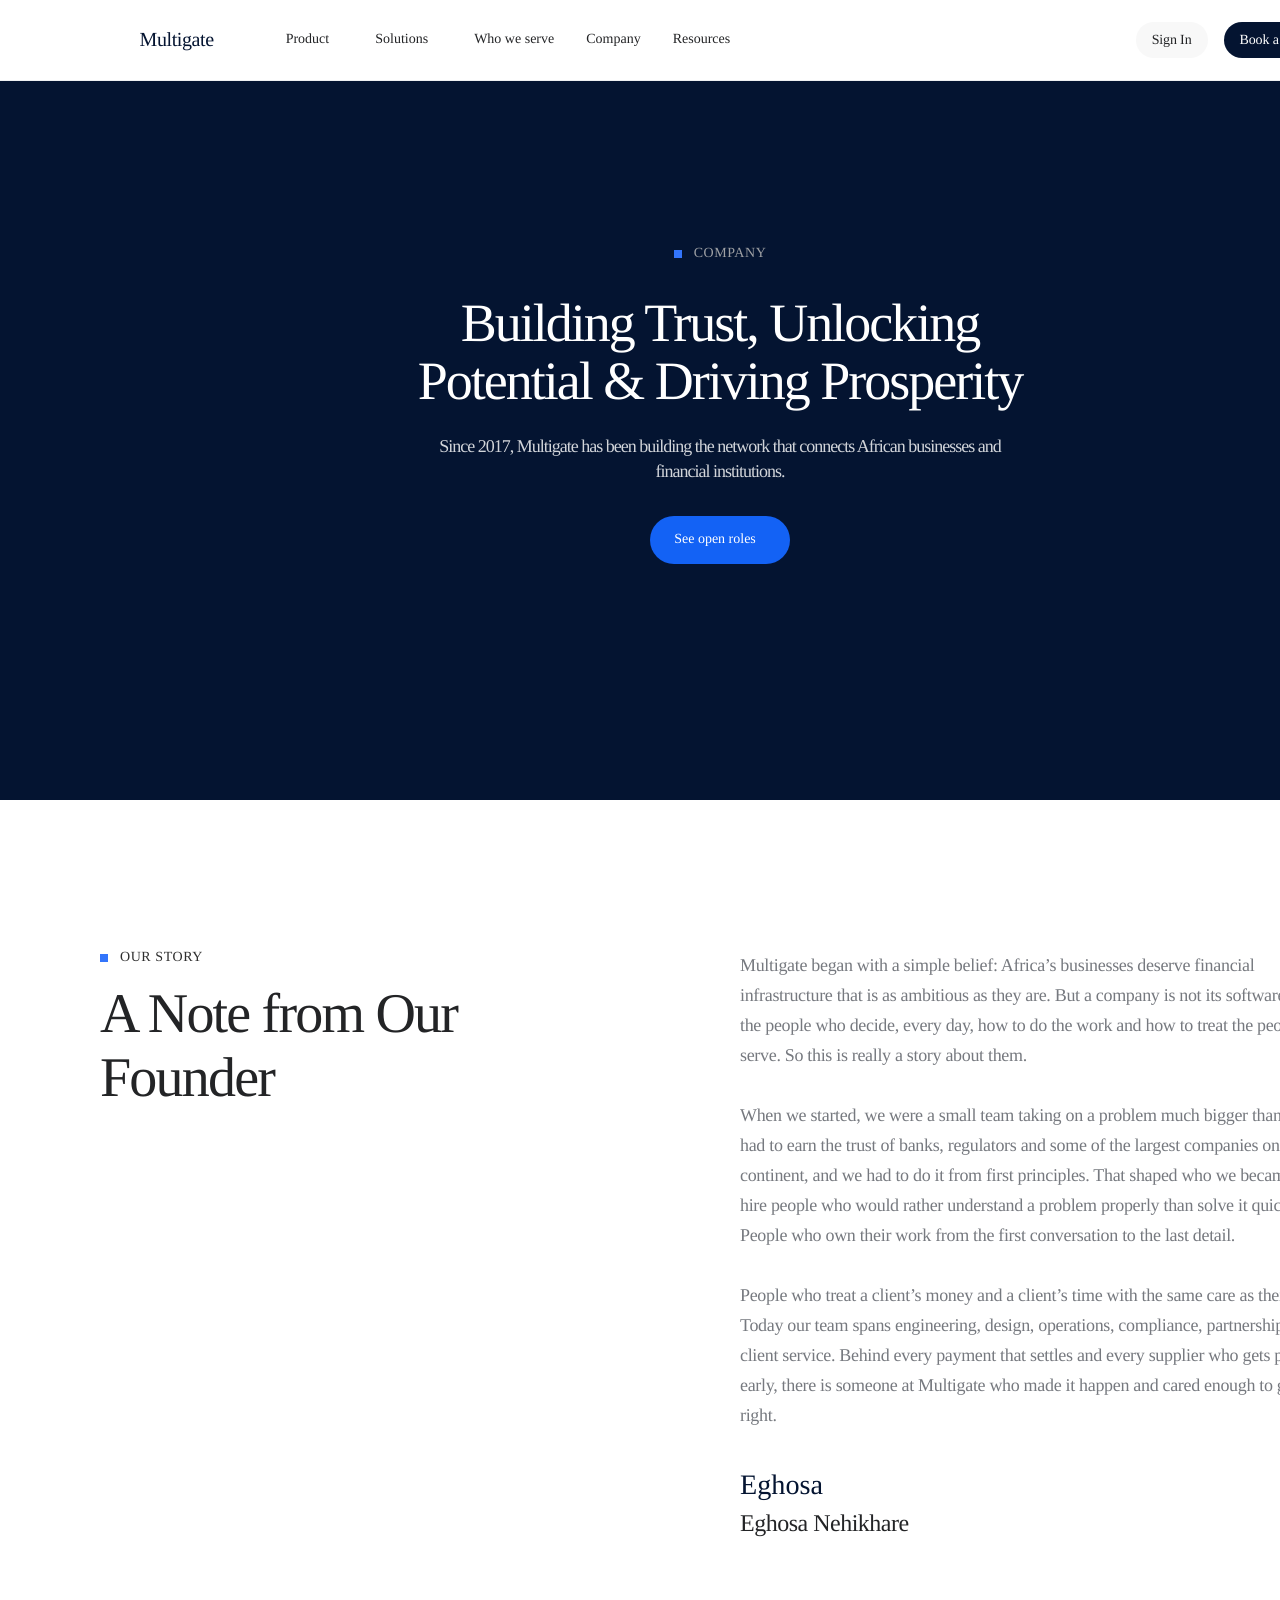
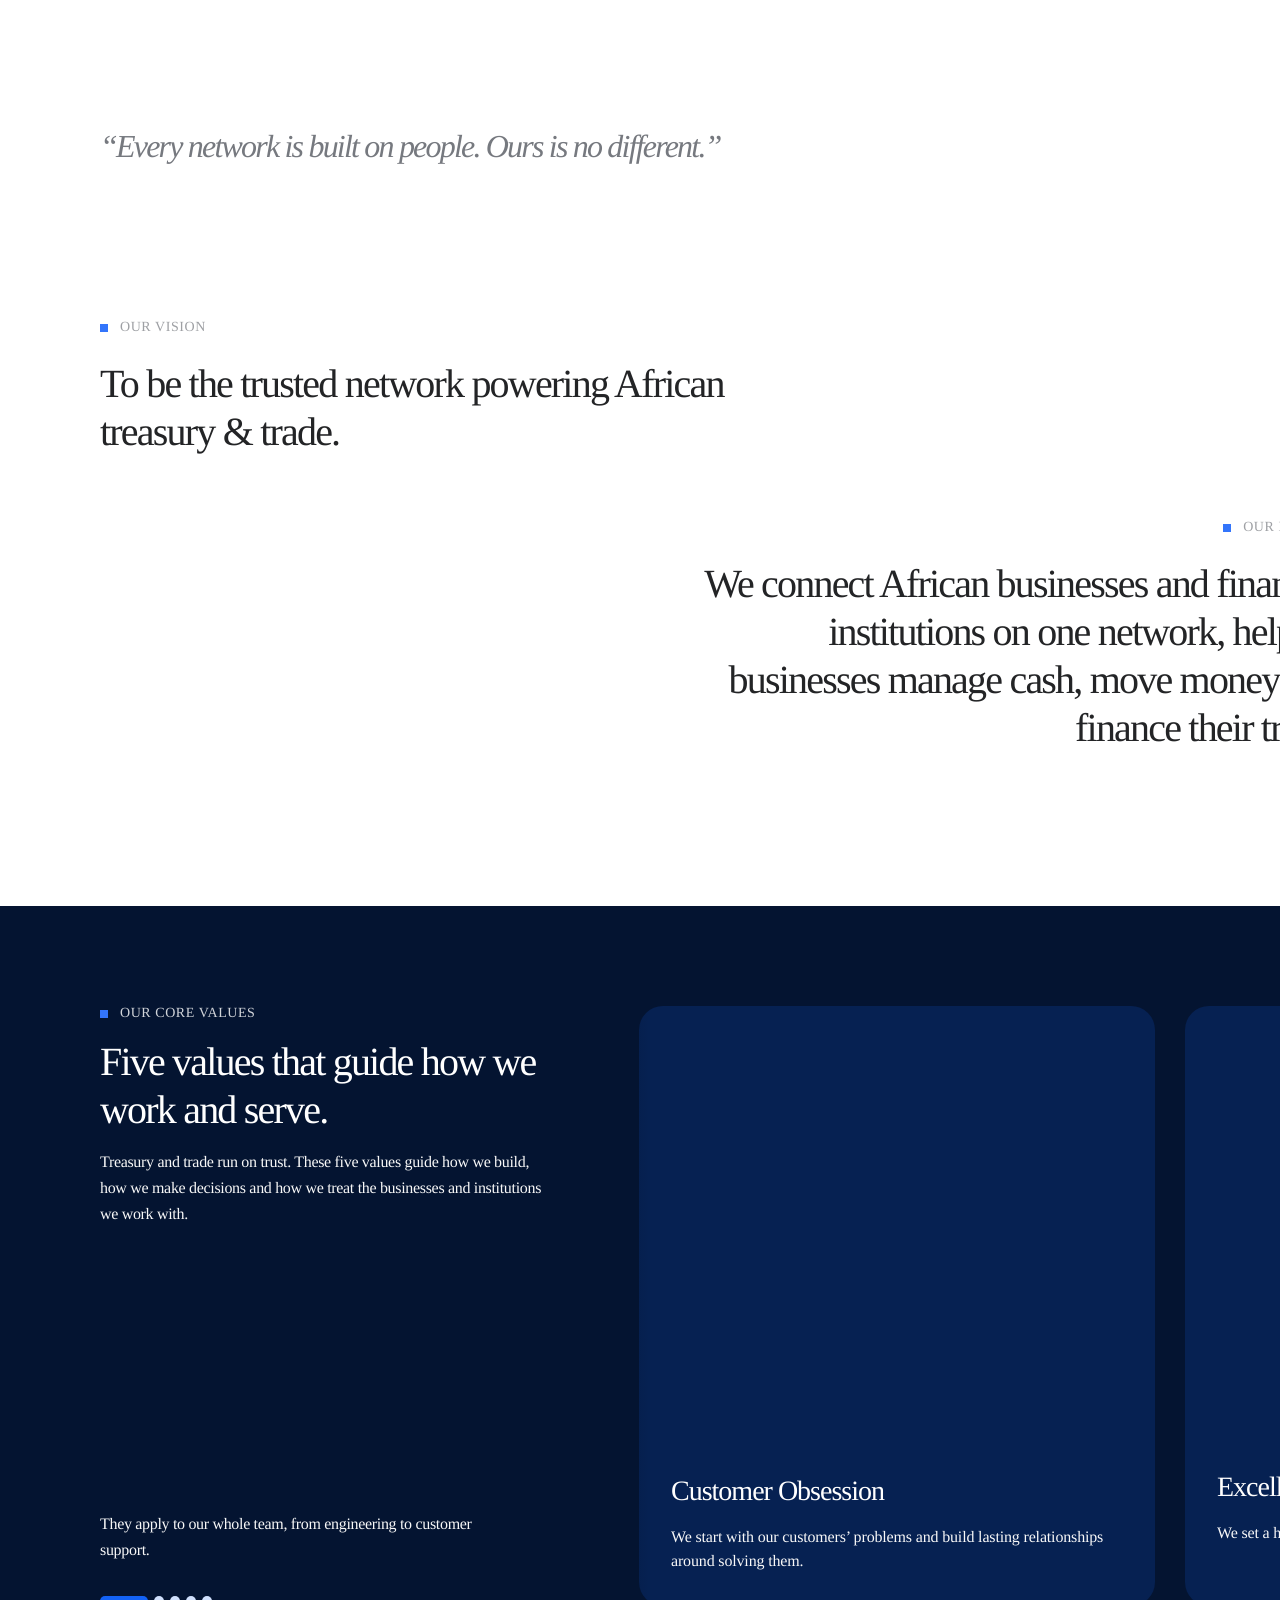
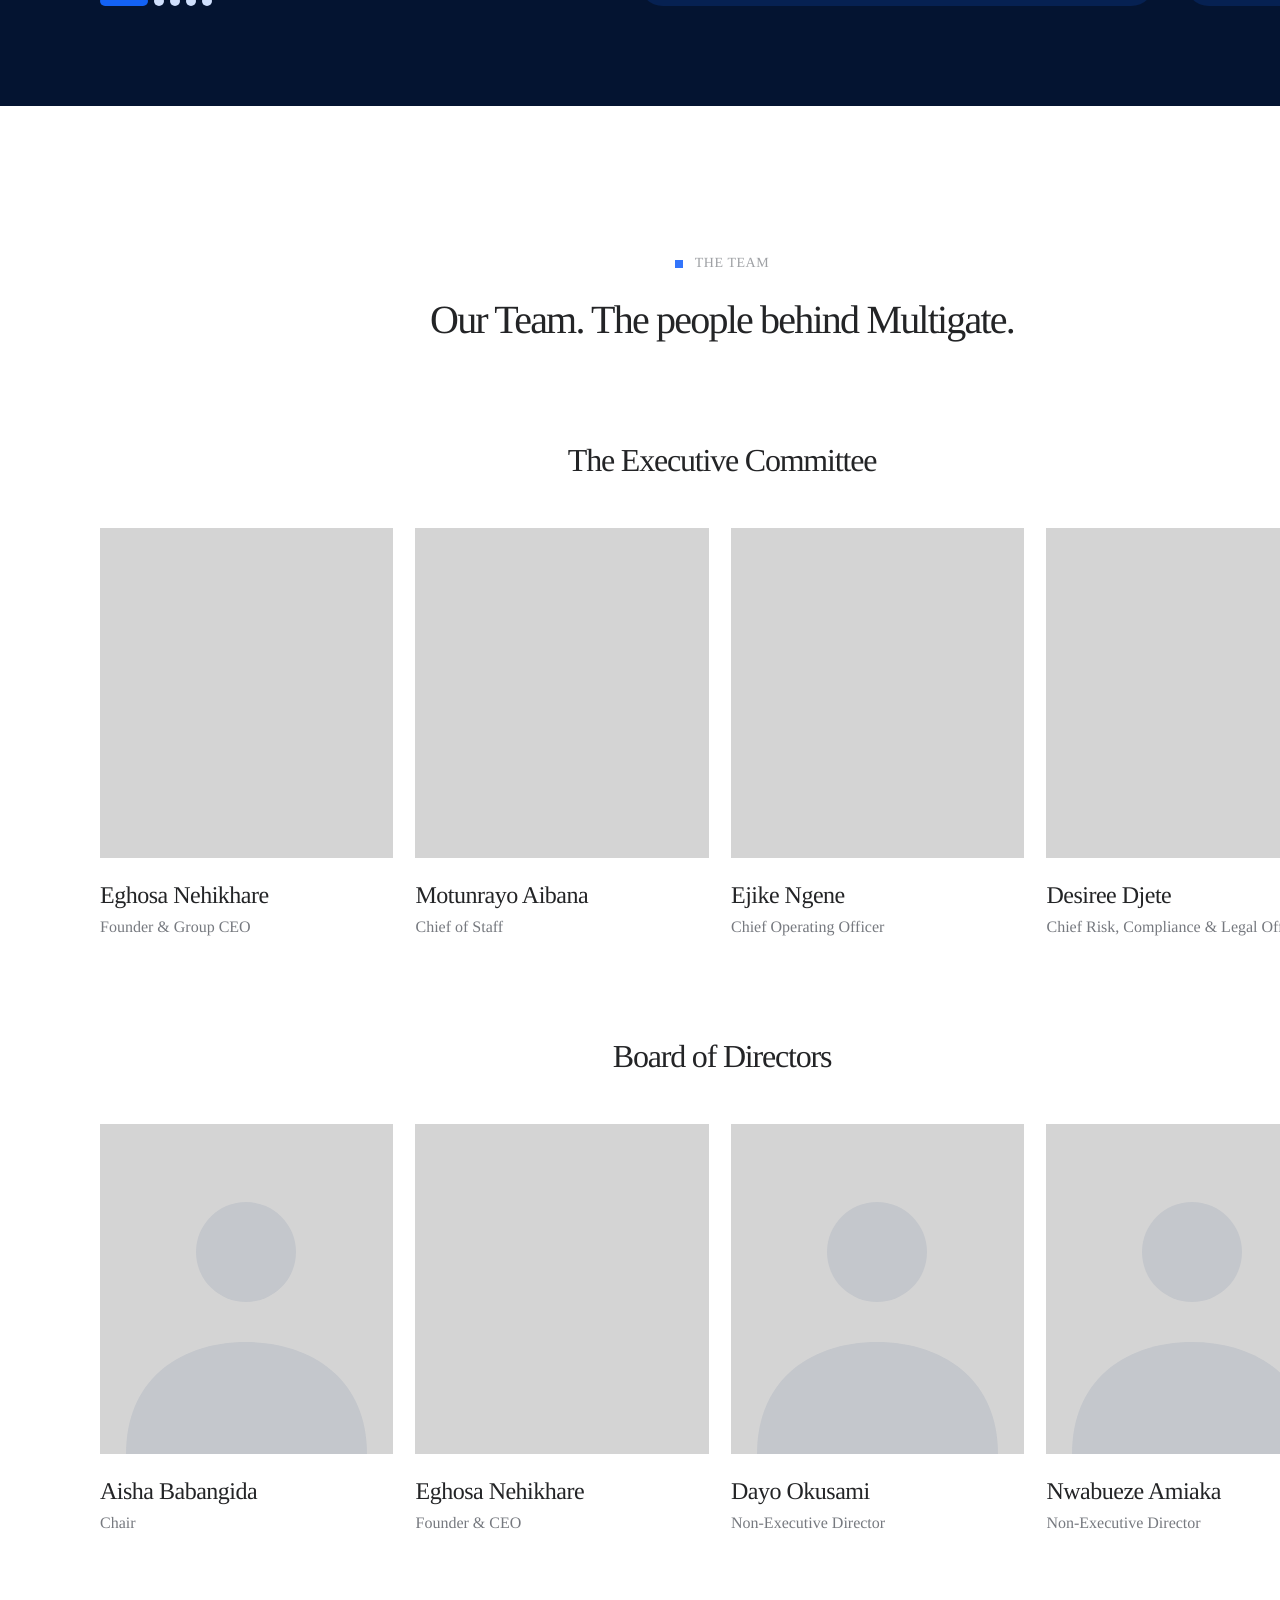
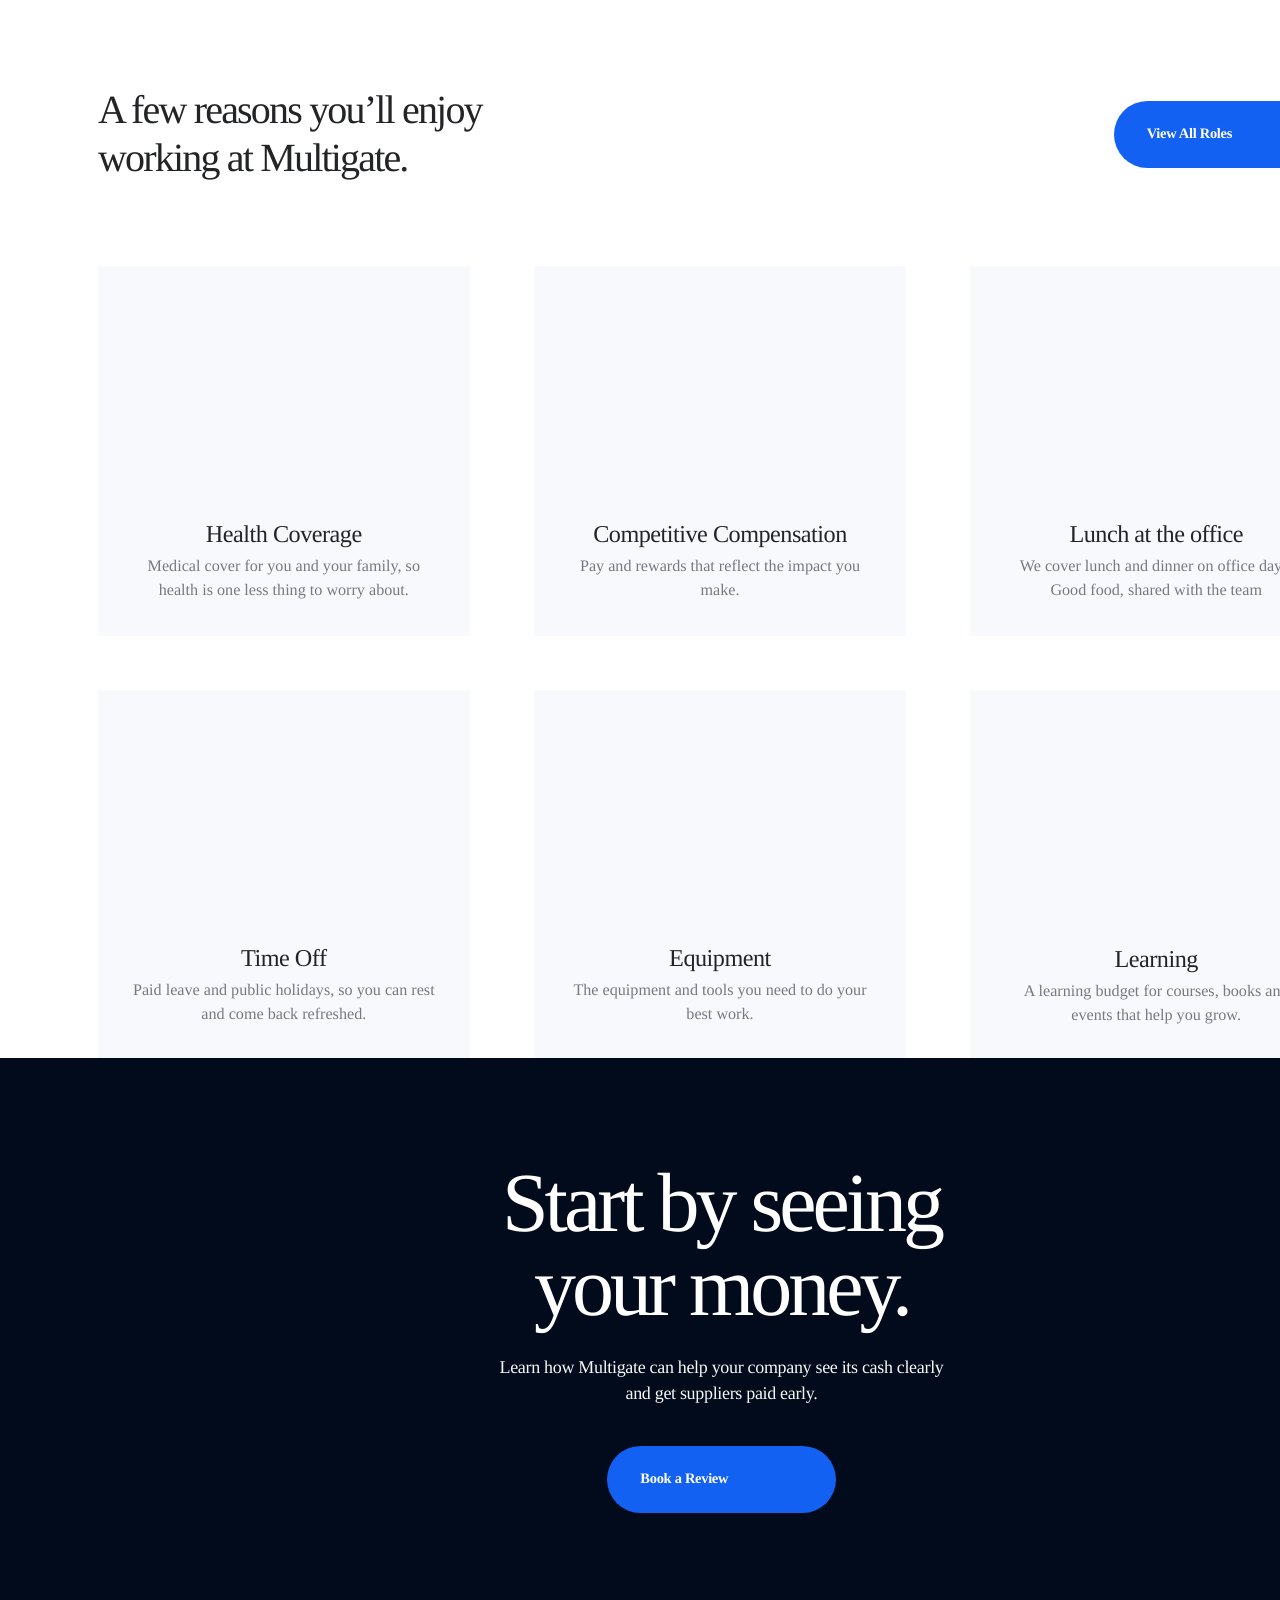
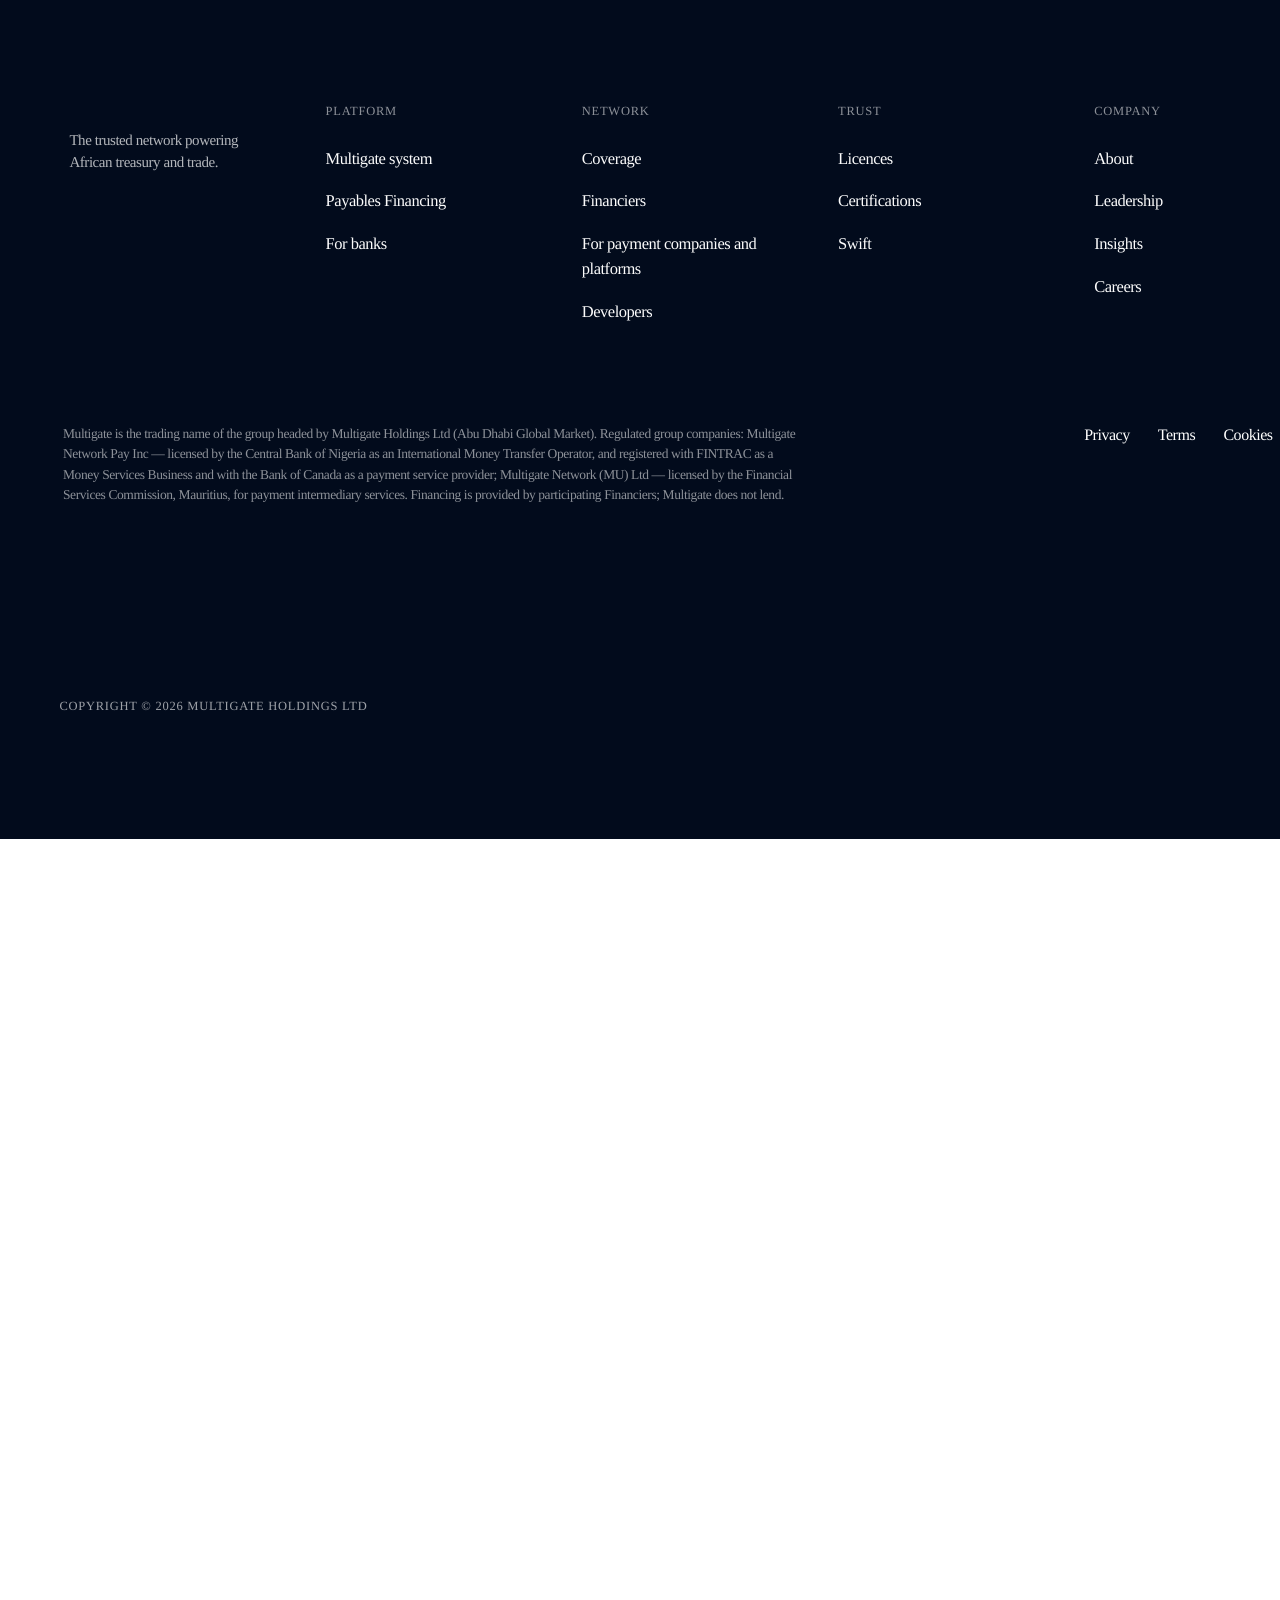
==== commit 6eb74dc0: "About page: Executive Committee and Board of Directors stacked (no segmented control), staff name li" ====
--- a/about.html
+++ b/about.html
@@ -81,12 +81,11 @@
 <div class="flex flex-col font-['PT_Serif'] fw-400 justify-center leading-[0] text-[28px] text-white tracking-[-1px] w-full"><p class="leading-[36px] whitespace-nowrap">Empowerment &amp; Ownership</p></div>
 <div class="flex flex-col font-['DM_Sans'] fw-400 justify-center leading-[0] text-[16px] text-[#f8f8f8] tracking-[-0.16px] w-full"><p class="leading-[24px]">Our team members lead in their own areas and take ownership of the results.</p></div></div>
 <div class="absolute left-[108px] overflow-clip size-[300px] top-[82px]"><div class="absolute inset-[7.23%_5.58%_-0.1%_9.23%]"><div class="absolute inset-[-0.13%_-0.15%]"><img alt="" class="block size-full" src="assets/pf/about/v-empower.svg"></div></div></div></div></div></div></div></section>
-<section id="crew" class="pf-sec" style="--h:2552px;background:#fff"><div class="pf-in" style="height:2552px"><div class="absolute left-[100px] top-[150px] w-[1244px] flex flex-col gap-[150px] items-start pf-crewflow"><div class="relative w-[1244px] flex flex-col gap-[48px] items-center shrink-0 pf-team">
+<section id="crew" class="pf-sec" style="--h:2552px;background:#fff"><div class="pf-in" style="height:2552px"><div class="absolute left-[100px] top-[150px] w-[1244px] flex flex-col gap-[150px] items-start pf-crewflow"><div class="relative w-[1244px] flex flex-col gap-[96px] items-center shrink-0 pf-team">
 <div class="flex flex-col gap-[24px] items-center justify-center shrink-0 w-full"><div class="flex gap-[12px] items-center shrink-0"><div class="bg-[#3375fb] shrink-0 size-[8px]"></div><p class="font-['JetBrains_Mono'] fw-500 leading-[normal] text-[14px] tracking-[0.56px] uppercase whitespace-nowrap text-[#9ea0a4]">The team</p></div>
 <div class="flex flex-col font-['PT_Serif'] fw-400 justify-center leading-[0] text-[40px] text-[#232426] text-center tracking-[-1.8px] w-[690px]"><p class="leading-[48px]">Our Team. The people behind Multigate.</p></div></div>
-<div class="pf-seg" role="tablist" aria-label="Leadership" data-on="0"><button type="button" role="tab" aria-selected="true" data-i="0">The Executive Committee</button><button type="button" role="tab" aria-selected="false" data-i="1">Board of Directors</button></div>
-<div class="pf-panels shrink-0 w-full mt-[8px]" style="height:412.178px">
-<div class="pf-panel on" role="tabpanel" data-i="0"><div class="flex gap-[22px] items-center shrink-0 w-full pf-leads"><div class="flex flex-col gap-[20px] items-start shrink-0 w-[293.491px]"><div class="bg-[#d4d4d4] h-[330.178px] overflow-clip relative shrink-0 w-full">
+<div class="flex flex-col gap-[48px] items-center shrink-0 w-full pf-grp"><p class="font-['PT_Serif'] fw-400 text-[32px] leading-[40px] text-[#232426] text-center tracking-[-1.2px]">The Executive Committee</p>
+<div class="flex gap-[22px] items-start shrink-0 w-full pf-leads"><div class="flex flex-col gap-[20px] items-start shrink-0 w-[293.491px]"><div class="bg-[#d4d4d4] h-[330.178px] overflow-clip relative shrink-0 w-full">
 <div class="absolute h-[155.31px] left-[46.96px] top-[55.76px] w-[178.296px]"><div class="absolute inset-[-80%_-69.69%]"><img alt="" class="block size-full" src="assets/pf/about/ellipse.svg"></div></div>
 <div class="absolute h-[526.083px] right-[-63.44px] top-0 w-[420.764px]"><img alt="Eghosa Nehikhare" class="absolute inset-0 object-cover pointer-events-none size-full" src="assets/pf/about/ceo.webp"></div></div>
 <div class="flex flex-col gap-[2px] items-start whitespace-nowrap"><div class="flex flex-col font-['PT_Serif'] fw-400 justify-center leading-[0] text-[24px] text-[#232426] tracking-[-0.5px]"><p class="leading-[36px]">Eghosa Nehikhare</p></div>
@@ -103,7 +102,8 @@
 <div class="absolute h-[393.941px] right-0 rounded-[10.277px] top-[-8.07px] w-[276.615px]"><img alt="Desiree Djete" class="absolute inset-0 object-cover pointer-events-none size-full" src="assets/pf/about/cro.webp"></div></div>
 <div class="flex flex-col gap-[2px] items-start whitespace-nowrap"><div class="flex flex-col font-['PT_Serif'] fw-400 justify-center leading-[0] text-[24px] text-[#232426] tracking-[-0.5px]"><p class="leading-[36px]">Desiree Djete</p></div>
 <p class="font-['DM_Sans'] fw-400 leading-[24px] text-[16px] text-[#76797f]">Chief Risk, Compliance &amp; Legal Officer</p></div></div></div></div>
-<div class="pf-panel" role="tabpanel" data-i="1"><div class="flex gap-[22px] items-center shrink-0 w-full pf-board"><div class="flex flex-col gap-[20px] items-start shrink-0 w-[293.491px]"><div class="bg-[#d4d4d4] h-[330.178px] overflow-clip relative shrink-0 w-full">
+<div class="flex flex-col gap-[48px] items-center shrink-0 w-full pf-grp"><p class="font-['PT_Serif'] fw-400 text-[32px] leading-[40px] text-[#232426] text-center tracking-[-1.2px]">Board of Directors</p>
+<div class="flex gap-[22px] items-start shrink-0 w-full pf-board"><div class="flex flex-col gap-[20px] items-start shrink-0 w-[293.491px]"><div class="bg-[#d4d4d4] h-[330.178px] overflow-clip relative shrink-0 w-full">
 <div class="absolute h-[155.31px] left-[46.96px] top-[55.76px] w-[178.296px]"><div class="absolute inset-[-80%_-69.69%]"><img alt="" class="block size-full" src="assets/pf/about/ellipse.svg"></div></div><svg class="absolute inset-0 size-full" viewBox="0 0 293.491 330.178" preserveAspectRatio="xMidYMid slice"><circle cx="146" cy="128" r="50" fill="#c4c7cc"/><path d="M26 330.178C26 252 84 218 146 218C208 218 267 252 267 330.178Z" fill="#c4c7cc"/></svg></div>
 <div class="flex flex-col gap-[2px] items-start whitespace-nowrap"><div class="flex flex-col font-['PT_Serif'] fw-400 justify-center leading-[0] text-[24px] text-[#232426] tracking-[-0.5px]"><p class="leading-[36px]">Aisha Babangida</p></div>
 <p class="font-['DM_Sans'] fw-400 leading-[24px] text-[16px] text-[#76797f]">Chair</p></div></div><div class="flex flex-col gap-[20px] items-start shrink-0 w-[293.491px]"><div class="bg-[#d4d4d4] h-[330.178px] overflow-clip relative shrink-0 w-full">
@@ -116,8 +116,7 @@
 <p class="font-['DM_Sans'] fw-400 leading-[24px] text-[16px] text-[#76797f]">Non-Executive Director</p></div></div><div class="flex flex-col gap-[20px] items-start shrink-0 w-[293.491px]"><div class="bg-[#d4d4d4] h-[330.178px] overflow-clip relative shrink-0 w-full">
 <div class="absolute h-[155.31px] left-[46.96px] top-[55.76px] w-[178.296px]"><div class="absolute inset-[-80%_-69.69%]"><img alt="" class="block size-full" src="assets/pf/about/ellipse.svg"></div></div><svg class="absolute inset-0 size-full" viewBox="0 0 293.491 330.178" preserveAspectRatio="xMidYMid slice"><circle cx="146" cy="128" r="50" fill="#c4c7cc"/><path d="M26 330.178C26 252 84 218 146 218C208 218 267 252 267 330.178Z" fill="#c4c7cc"/></svg></div>
 <div class="flex flex-col gap-[2px] items-start whitespace-nowrap"><div class="flex flex-col font-['PT_Serif'] fw-400 justify-center leading-[0] text-[24px] text-[#232426] tracking-[-0.5px]"><p class="leading-[36px]">Nwabueze Amiaka</p></div>
-<p class="font-['DM_Sans'] fw-400 leading-[24px] text-[16px] text-[#76797f]">Non-Executive Director</p></div></div></div></div></div>
-<div class="font-['DM_Sans'] fw-500 h-[357.823px] leading-[24px] relative shrink-0 w-full mt-[52px] pf-people"><div class="absolute flex flex-col gap-[4px] items-start whitespace-nowrap" style="left:0px;top:0px"><p class="text-[18px] text-[#232426]">Adedeji Ojo</p><p class="text-[16px] text-[#76797f]">Engineering Architect</p></div><div class="absolute flex flex-col gap-[4px] items-start whitespace-nowrap" style="left:334.33px;top:0px"><p class="text-[18px] text-[#232426]">Andrew Adesokun</p><p class="text-[16px] text-[#76797f]">Backend Engineer</p></div><div class="absolute flex flex-col gap-[4px] items-start whitespace-nowrap" style="left:655.67px;top:0px"><p class="text-[18px] text-[#232426]">Oluwatosin Iyiola</p><p class="text-[16px] text-[#76797f]">Frontend Engineer</p></div><div class="absolute flex flex-col gap-[4px] items-start whitespace-nowrap" style="left:954px;top:0px"><p class="text-[18px] text-[#232426]">Kehinde Titiloye</p><p class="text-[16px] text-[#76797f]">Head. Financial Crime Compliance</p></div><div class="absolute flex flex-col gap-[4px] items-start whitespace-nowrap" style="left:0px;top:101.82px"><p class="text-[18px] text-[#232426]">Oluwatosin Alabi</p><p class="text-[16px] text-[#76797f]">Product Designer</p></div><div class="absolute flex flex-col gap-[4px] items-start whitespace-nowrap" style="left:334px;top:101.82px"><p class="text-[18px] text-[#232426]">Ayotunde Paseda</p><p class="text-[16px] text-[#76797f]">Sr. Frontend Engineer</p></div><div class="absolute flex flex-col gap-[4px] items-start whitespace-nowrap" style="left:656px;top:101.82px"><p class="text-[18px] text-[#232426]">Abas Abengana</p><p class="text-[16px] text-[#76797f]">Sr. Backend Engineer</p></div><div class="absolute flex flex-col gap-[4px] items-start whitespace-nowrap" style="left:954px;top:101.82px"><p class="text-[18px] text-[#232426]">Abimbola Mese</p><p class="text-[16px] text-[#76797f]">Human Resource Manager</p></div><div class="absolute flex flex-col gap-[4px] items-start whitespace-nowrap" style="left:0px;top:203.82px"><p class="text-[18px] text-[#232426]">Daniel Olufemi</p><p class="text-[16px] text-[#76797f]">Frontend Engineer</p></div><div class="absolute flex flex-col gap-[4px] items-start whitespace-nowrap" style="left:334px;top:203.82px"><p class="text-[18px] text-[#232426]">Folake Ogunniyi</p><p class="text-[16px] text-[#76797f]">Settlement Officer</p></div><div class="absolute flex flex-col gap-[4px] items-start whitespace-nowrap" style="left:656px;top:203.82px"><p class="text-[18px] text-[#232426]">Tosin Adebukunola</p><p class="text-[16px] text-[#76797f]">Head. Solutions Delivery</p></div><div class="absolute flex flex-col gap-[4px] items-start whitespace-nowrap" style="left:954px;top:203.82px"><p class="text-[18px] text-[#232426]">Temiloluwa Adelowo</p><p class="text-[16px] text-[#76797f]">Backend Engineer</p></div><div class="absolute flex flex-col gap-[4px] items-start whitespace-nowrap" style="left:0px;top:305.82px"><p class="text-[18px] text-[#232426]">Tunde Shobowale</p><p class="text-[16px] text-[#76797f]">Head. Risk &amp; Compliance</p></div><div class="absolute flex flex-col gap-[4px] items-start whitespace-nowrap" style="left:334px;top:305.82px"><p class="text-[18px] text-[#232426]">Okeke Maureen</p><p class="text-[16px] text-[#76797f]">Implementation Specialist</p></div><div class="absolute flex flex-col gap-[4px] items-start whitespace-nowrap" style="left:656px;top:305.82px"><p class="text-[18px] text-[#232426]">Monjolaoluwa Bamiteko</p><p class="text-[16px] text-[#76797f]">Product Manager</p></div><div class="absolute flex flex-col gap-[4px] items-start whitespace-nowrap" style="left:954px;top:305.82px"><p class="text-[18px] text-[#232426]">Emmanuel Michael</p><p class="text-[16px] text-[#76797f]">Head. Design, Brand &amp; Experience</p></div></div></div><div class="relative -ml-[2px] w-[1245px] flex flex-col gap-[83.808px] items-start shrink-0">
+<p class="font-['DM_Sans'] fw-400 leading-[24px] text-[16px] text-[#76797f]">Non-Executive Director</p></div></div></div></div></div><div class="relative -ml-[2px] w-[1245px] flex flex-col gap-[83.808px] items-start shrink-0">
 <div class="flex items-center justify-between shrink-0 w-[1244px]"><div class="flex flex-col font-['PT_Serif'] fw-400 justify-center leading-[0] text-[40px] text-[#232426] tracking-[-1.8175px] w-[424.088px]"><p class="leading-[48px]">A few reasons you’ll enjoy working at Multigate.</p></div>
 <a href="#" class="bg-[#1261f2] flex items-center justify-between overflow-clip pl-[33.072px] pr-[24.804px] py-[24.804px] rounded-[206.701px] shrink-0 w-[228.404px]"><p class="font-['DM_Sans'] fw-600 leading-[normal] text-[14.469px] text-white tracking-[-0.2894px] whitespace-nowrap">View All Roles</p><div class="relative shrink-0 size-[6.201px]"><img alt="" class="absolute block inset-0 size-full" src="assets/pf/about/p-arrow.svg"></div></a></div>
 <div class="flex flex-col gap-[54.526px] items-start shrink-0 w-full"><div class="flex gap-[64.623px] items-center shrink-0 w-full"><div class="bg-[#f7f9fd] flex flex-col gap-[16.156px] items-center p-[32.311px] shrink-0 w-[371.582px] pf-perk"><div class="overflow-clip relative shrink-0 size-[201.946px]"><div class="absolute inset-[9.17%_8.71%]"><div class="absolute inset-[-0.77%_-0.76%]"><img alt="" class="block size-full" src="assets/pf/about/p-health.svg"></div></div></div>
--- a/assets/pf/about.css
+++ b/assets/pf/about.css
@@ -1 +1 @@
-*,:after,:before{--tw-border-spacing-x:0;--tw-border-spacing-y:0;--tw-translate-x:0;--tw-translate-y:0;--tw-rotate:0;--tw-skew-x:0;--tw-skew-y:0;--tw-scale-x:1;--tw-scale-y:1;--tw-pan-x: ;--tw-pan-y: ;--tw-pinch-zoom: ;--tw-scroll-snap-strictness:proximity;--tw-gradient-from-position: ;--tw-gradient-via-position: ;--tw-gradient-to-position: ;--tw-ordinal: ;--tw-slashed-zero: ;--tw-numeric-figure: ;--tw-numeric-spacing: ;--tw-numeric-fraction: ;--tw-ring-inset: ;--tw-ring-offset-width:0px;--tw-ring-offset-color:#fff;--tw-ring-color:rgba(59,130,246,.5);--tw-ring-offset-shadow:0 0 #0000;--tw-ring-shadow:0 0 #0000;--tw-shadow:0 0 #0000;--tw-shadow-colored:0 0 #0000;--tw-blur: ;--tw-brightness: ;--tw-contrast: ;--tw-grayscale: ;--tw-hue-rotate: ;--tw-invert: ;--tw-saturate: ;--tw-sepia: ;--tw-drop-shadow: ;--tw-backdrop-blur: ;--tw-backdrop-brightness: ;--tw-backdrop-contrast: ;--tw-backdrop-grayscale: ;--tw-backdrop-hue-rotate: ;--tw-backdrop-invert: ;--tw-backdrop-opacity: ;--tw-backdrop-saturate: ;--tw-backdrop-sepia: ;--tw-contain-size: ;--tw-contain-layout: ;--tw-contain-paint: ;--tw-contain-style: }::backdrop{--tw-border-spacing-x:0;--tw-border-spacing-y:0;--tw-translate-x:0;--tw-translate-y:0;--tw-rotate:0;--tw-skew-x:0;--tw-skew-y:0;--tw-scale-x:1;--tw-scale-y:1;--tw-pan-x: ;--tw-pan-y: ;--tw-pinch-zoom: ;--tw-scroll-snap-strictness:proximity;--tw-gradient-from-position: ;--tw-gradient-via-position: ;--tw-gradient-to-position: ;--tw-ordinal: ;--tw-slashed-zero: ;--tw-numeric-figure: ;--tw-numeric-spacing: ;--tw-numeric-fraction: ;--tw-ring-inset: ;--tw-ring-offset-width:0px;--tw-ring-offset-color:#fff;--tw-ring-color:rgba(59,130,246,.5);--tw-ring-offset-shadow:0 0 #0000;--tw-ring-shadow:0 0 #0000;--tw-shadow:0 0 #0000;--tw-shadow-colored:0 0 #0000;--tw-blur: ;--tw-brightness: ;--tw-contrast: ;--tw-grayscale: ;--tw-hue-rotate: ;--tw-invert: ;--tw-saturate: ;--tw-sepia: ;--tw-drop-shadow: ;--tw-backdrop-blur: ;--tw-backdrop-brightness: ;--tw-backdrop-contrast: ;--tw-backdrop-grayscale: ;--tw-backdrop-hue-rotate: ;--tw-backdrop-invert: ;--tw-backdrop-opacity: ;--tw-backdrop-saturate: ;--tw-backdrop-sepia: ;--tw-contain-size: ;--tw-contain-layout: ;--tw-contain-paint: ;--tw-contain-style: }/*! tailwindcss v3.4.17 | MIT License | https://tailwindcss.com*/*,:after,:before{box-sizing:border-box;border:0 solid #e5e7eb}:after,:before{--tw-content:""}:host,html{line-height:1.5;-webkit-text-size-adjust:100%;-moz-tab-size:4;-o-tab-size:4;tab-size:4;font-family:ui-sans-serif,system-ui,sans-serif,Apple Color Emoji,Segoe UI Emoji,Segoe UI Symbol,Noto Color Emoji;font-feature-settings:normal;font-variation-settings:normal;-webkit-tap-highlight-color:transparent}body{margin:0;line-height:inherit}hr{height:0;color:inherit;border-top-width:1px}abbr:where([title]){-webkit-text-decoration:underline dotted;text-decoration:underline dotted}h1,h2,h3,h4,h5,h6{font-size:inherit;font-weight:inherit}a{color:inherit;text-decoration:inherit}b,strong{font-weight:bolder}code,kbd,pre,samp{font-family:ui-monospace,SFMono-Regular,Menlo,Monaco,Consolas,Liberation Mono,Courier New,monospace;font-feature-settings:normal;font-variation-settings:normal;font-size:1em}small{font-size:80%}sub,sup{font-size:75%;line-height:0;position:relative;vertical-align:baseline}sub{bottom:-.25em}sup{top:-.5em}table{text-indent:0;border-color:inherit;border-collapse:collapse}button,input,optgroup,select,textarea{font-family:inherit;font-feature-settings:inherit;font-variation-settings:inherit;font-size:100%;font-weight:inherit;line-height:inherit;letter-spacing:inherit;color:inherit;margin:0;padding:0}button,select{text-transform:none}button,input:where([type=button]),input:where([type=reset]),input:where([type=submit]){-webkit-appearance:button;background-color:transparent;background-image:none}:-moz-focusring{outline:auto}:-moz-ui-invalid{box-shadow:none}progress{vertical-align:baseline}::-webkit-inner-spin-button,::-webkit-outer-spin-button{height:auto}[type=search]{-webkit-appearance:textfield;outline-offset:-2px}::-webkit-search-decoration{-webkit-appearance:none}::-webkit-file-upload-button{-webkit-appearance:button;font:inherit}summary{display:list-item}blockquote,dd,dl,figure,h1,h2,h3,h4,h5,h6,hr,p,pre{margin:0}fieldset{margin:0}fieldset,legend{padding:0}menu,ol,ul{list-style:none;margin:0;padding:0}dialog{padding:0}textarea{resize:vertical}input::-moz-placeholder,textarea::-moz-placeholder{opacity:1;color:#9ca3af}input::placeholder,textarea::placeholder{opacity:1;color:#9ca3af}[role=button],button{cursor:pointer}:disabled{cursor:default}audio,canvas,embed,iframe,img,object,svg,video{display:block;vertical-align:middle}img,video{max-width:100%;height:auto}[hidden]:where(:not([hidden=until-found])){display:none}.pointer-events-none{pointer-events:none}.absolute{position:absolute}.relative{position:relative}.inset-0{inset:0}.inset-\[-0\.13\%_-0\.14\%\]{inset:-.13% -.14%}.inset-\[-0\.13\%_-0\.15\%\]{inset:-.13% -.15%}.inset-\[-0\.15\%_-0\.21\%\]{inset:-.15% -.21%}.inset-\[-0\.2\%\]{inset:-.2%}.inset-\[-0\.74\%_-0\.85\%\]{inset:-.74% -.85%}.inset-\[-0\.77\%_-0\.76\%\]{inset:-.77% -.76%}.inset-\[-0\.96\%_-0\.91\%\]{inset:-.96% -.91%}.inset-\[-1\.08\%_-0\.82\%\]{inset:-1.08% -.82%}.inset-\[-1\.09\%_-0\.98\%\]{inset:-1.09% -.98%}.inset-\[-1\.21\%_-0\.83\%\]{inset:-1.21% -.83%}.inset-\[-34\.62\%_-15\.38\%_-42\.31\%_-15\.38\%\]{inset:-34.62% -15.38% -42.31% -15.38%}.inset-\[-38\.46\%_-15\.38\%\]{inset:-38.46% -15.38%}.inset-\[-59\.09\%_-20\.31\%\]{inset:-59.09% -20.31%}.inset-\[-80\%_-69\.69\%\]{inset:-80% -69.69%}.inset-\[0_-10\.8\%_-14\.91\%_0\]{inset:0 -10.8% -14.91% 0}.inset-\[14\.36\%_18\.21\%_14\.41\%_17\.92\%\]{inset:14.36% 18.21% 14.41% 17.92%}.inset-\[16\%_25\.78\%_42\.81\%_25\.78\%\]{inset:16% 25.78% 42.81% 25.78%}.inset-\[18\.42\%_15\.75\%_16\.38\%_15\.67\%\]{inset:18.42% 15.75% 16.38% 15.67%}.inset-\[18\.5\%_8\.96\%_18\.91\%_9\%\]{inset:18.5% 8.96% 18.91% 9%}.inset-\[24\.87\%_6\.02\%_5\.7\%_6\.25\%\]{inset:24.87% 6.02% 5.7% 6.25%}.inset-\[3\.45\%_10\.85\%_2\.23\%_1\.48\%\]{inset:3.45% 10.85% 2.23% 1.48%}.inset-\[44\.11\%_0_55\.82\%_2\.08\%\]{inset:44.11% 0 55.82% 2.08%}.inset-\[44\.12\%_-8\.7\%_-18\.01\%_108\.63\%\]{inset:44.12% -8.7% -18.01% 108.63%}.inset-\[44\.12\%_26\.88\%_26\.76\%_73\.05\%\]{inset:44.12% 26.88% 26.76% 73.05%}.inset-\[44\.12\%_44\.61\%_26\.76\%_55\.33\%\]{inset:44.12% 44.61% 26.76% 55.33%}.inset-\[44\.12\%_62\.33\%_26\.76\%_37\.6\%\]{inset:44.12% 62.33% 26.76% 37.6%}.inset-\[44\.12\%_80\.06\%_26\.76\%_19\.87\%\]{inset:44.12% 80.06% 26.76% 19.87%}.inset-\[44\.12\%_97\.83\%_-18\.01\%_2\.11\%\]{inset:44.12% 97.83% -18.01% 2.11%}.inset-\[50\.37\%_94\.71\%_49\.09\%_4\.81\%\]{inset:50.37% 94.71% 49.09% 4.81%}.inset-\[7\.23\%_5\.58\%_-0\.1\%_9\.23\%\]{inset:7.23% 5.58% -.1% 9.23%}.inset-\[7\.71\%_13\.25\%\]{inset:7.71% 13.25%}.inset-\[73\.15\%_-8\.66\%_26\.78\%_2\.15\%\]{inset:73.15% -8.66% 26.78% 2.15%}.inset-\[9\.17\%_8\.71\%\]{inset:9.17% 8.71%}.inset-\[9\.42\%_19\.98\%_7\.1\%_19\.98\%\]{inset:9.42% 19.98% 7.1% 19.98%}.inset-\[9\.67\%_22\.67\%_7\.95\%_17\.95\%\]{inset:9.67% 22.67% 7.95% 17.95%}.inset-\[95\.08\%_-8\.63\%_4\.84\%_2\.17\%\]{inset:95.08% -8.63% 4.84% 2.17%}.inset-\[99\.91\%_-8\.63\%_0\.01\%_2\.17\%\]{inset:99.91% -8.63% .01% 2.17%}.bottom-0{bottom:0}.left-0{left:0}.left-\[100px\]{left:100px}.left-\[1084\.2px\]{left:1084.2px}.left-\[108px\]{left:108px}.left-\[1094\.2px\]{left:1094.2px}.left-\[325\.6px\]{left:325.6px}.left-\[331px\]{left:331px}.left-\[380px\]{left:380px}.left-\[432px\]{left:432px}.left-\[43px\]{left:43px}.left-\[46\.96px\]{left:46.96px}.left-\[581\.8px\]{left:581.8px}.left-\[59\.4px\]{left:59.4px}.left-\[63px\]{left:63px}.left-\[69\.4px\]{left:69.4px}.left-\[72px\]{left:72px}.left-\[836px\]{left:836px}.left-\[838px\]{left:838px}.left-\[83px\]{left:83px}.right-0{right:0}.right-\[-14\.67px\]{right:-14.67px}.right-\[-19\.59px\]{right:-19.59px}.right-\[-63\.44px\]{right:-63.44px}.top-0{top:0}.top-\[-10\.27px\]{top:-10.27px}.top-\[-8\.07px\]{top:-8.07px}.top-\[100px\]{top:100px}.top-\[104px\]{top:104px}.top-\[1163px\]{top:1163px}.top-\[1240px\]{top:1240px}.top-\[150px\]{top:150px}.top-\[16\.88px\]{top:16.88px}.top-\[246px\]{top:246px}.top-\[55\.76px\]{top:55.76px}.top-\[56px\]{top:56px}.top-\[59px\]{top:59px}.top-\[627px\]{top:627px}.top-\[644\.3px\]{top:644.3px}.top-\[671\.5px\]{top:671.5px}.top-\[688\.6px\]{top:688.6px}.top-\[694px\]{top:694px}.top-\[731\.3px\]{top:731.3px}.top-\[734px\]{top:734px}.top-\[774\.1px\]{top:774.1px}.top-\[816\.8px\]{top:816.8px}.top-\[82px\]{top:82px}.top-\[841\.6px\]{top:841.6px}.top-\[85px\]{top:85px}.top-\[966px\]{top:966px}.z-10{z-index:10}.z-\[3\]{z-index:3}.-ml-\[2px\]{margin-left:-2px}.mb-0{margin-bottom:0}.mt-\[52px\]{margin-top:52px}.mt-\[8px\]{margin-top:8px}.block{display:block}.flex{display:flex}.size-\[10px\]{width:10px;height:10px}.size-\[201\.946px\]{width:201.946px;height:201.946px}.size-\[300px\]{width:300px;height:300px}.size-\[350px\]{width:350px;height:350px}.size-\[6\.201px\]{width:6.201px;height:6.201px}.size-\[6px\]{width:6px;height:6px}.size-\[8px\]{width:8px;height:8px}.size-full{width:100%;height:100%}.h-\[108px\]{height:108px}.h-\[10px\]{height:10px}.h-\[132px\]{height:132px}.h-\[136px\]{height:136px}.h-\[155\.31px\]{height:155.31px}.h-\[15px\]{height:15px}.h-\[194\.878px\]{height:194.878px}.h-\[195\.888px\]{height:195.888px}.h-\[245\.215px\]{height:245.215px}.h-\[313\.577px\]{height:313.577px}.h-\[330\.178px\]{height:330.178px}.h-\[357\.823px\]{height:357.823px}.h-\[36px\]{height:36px}.h-\[393\.941px\]{height:393.941px}.h-\[459\.078px\]{height:459.078px}.h-\[520px\]{height:520px}.h-\[526\.083px\]{height:526.083px}.h-\[558px\]{height:558px}.h-\[579\.6px\]{height:579.6px}.h-\[600px\]{height:600px}.h-\[622px\]{height:622px}.h-\[6px\]{height:6px}.w-\[10px\]{width:10px}.w-\[1240px\]{width:1240px}.w-\[1244px\]{width:1244px}.w-\[1245px\]{width:1245px}.w-\[1300px\]{width:1300px}.w-\[1340px\]{width:1340px}.w-\[1440px\]{width:1440px}.w-\[1449px\]{width:1449px}.w-\[178\.296px\]{width:178.296px}.w-\[201\.2px\]{width:201.2px}.w-\[226\.18px\]{width:226.18px}.w-\[228\.404px\]{width:228.404px}.w-\[242\.336px\]{width:242.336px}.w-\[250px\]{width:250px}.w-\[276\.615px\]{width:276.615px}.w-\[293\.491px\]{width:293.491px}.w-\[306\.959px\]{width:306.959px}.w-\[318\.223px\]{width:318.223px}.w-\[323\.574px\]{width:323.574px}.w-\[33\.5px\]{width:33.5px}.w-\[371\.582px\]{width:371.582px}.w-\[372px\]{width:372px}.w-\[419px\]{width:419px}.w-\[420\.764px\]{width:420.764px}.w-\[424\.088px\]{width:424.088px}.w-\[458px\]{width:458px}.w-\[459px\]{width:459px}.w-\[469px\]{width:469px}.w-\[48px\]{width:48px}.w-\[516px\]{width:516px}.w-\[579px\]{width:579px}.w-\[590px\]{width:590px}.w-\[600px\]{width:600px}.w-\[604px\]{width:604px}.w-\[652px\]{width:652px}.w-\[680px\]{width:680px}.w-\[690px\]{width:690px}.w-\[713\.354px\]{width:713.354px}.w-\[736px\]{width:736px}.w-\[min-content\]{width:-moz-min-content;width:min-content}.w-full{width:100%}.min-w-full{min-width:100%}.min-w-px{min-width:1px}.max-w-none{max-width:none}.flex-\[1_0_0\]{flex:1 0 0}.shrink-0{flex-shrink:0}.grow{flex-grow:1}.flex-col{flex-direction:column}.content-stretch{align-content:stretch}.items-start{align-items:flex-start}.items-end{align-items:flex-end}.items-center{align-items:center}.justify-end{justify-content:flex-end}.justify-center{justify-content:center}.justify-between{justify-content:space-between}.gap-\[12px\]{gap:12px}.gap-\[150px\]{gap:150px}.gap-\[16\.156px\]{gap:16.156px}.gap-\[16px\]{gap:16px}.gap-\[2\.019px\]{gap:2.019px}.gap-\[20px\]{gap:20px}.gap-\[22px\]{gap:22px}.gap-\[23\.224px\]{gap:23.224px}.gap-\[24px\]{gap:24px}.gap-\[2px\]{gap:2px}.gap-\[30px\]{gap:30px}.gap-\[32px\]{gap:32px}.gap-\[40px\]{gap:40px}.gap-\[48px\]{gap:48px}.gap-\[4px\]{gap:4px}.gap-\[54\.526px\]{gap:54.526px}.gap-\[64\.623px\]{gap:64.623px}.gap-\[64px\]{gap:64px}.gap-\[6px\]{gap:6px}.gap-\[80px\]{gap:80px}.gap-\[83\.808px\]{gap:83.808px}.overflow-clip{overflow:clip}.whitespace-nowrap{white-space:nowrap}.whitespace-pre{white-space:pre}.whitespace-pre-wrap{white-space:pre-wrap}.rounded-\[10\.277px\]{border-radius:10.277px}.rounded-\[200px\]{border-radius:200px}.rounded-\[206\.701px\]{border-radius:206.701px}.rounded-\[24px\]{border-radius:24px}.rounded-\[8px\]{border-radius:8px}.rounded-\[900px\]{border-radius:900px}.border-b{border-bottom-width:1px}.border-solid{border-style:solid}.border-\[\#eff0f2\]{--tw-border-opacity:1;border-color:rgb(239 240 242/var(--tw-border-opacity,1))}.bg-\[\#041431\]{--tw-bg-opacity:1;background-color:rgb(4 20 49/var(--tw-bg-opacity,1))}.bg-\[\#062152\]{--tw-bg-opacity:1;background-color:rgb(6 33 82/var(--tw-bg-opacity,1))}.bg-\[\#1261f2\]{--tw-bg-opacity:1;background-color:rgb(18 97 242/var(--tw-bg-opacity,1))}.bg-\[\#1362f5\]{--tw-bg-opacity:1;background-color:rgb(19 98 245/var(--tw-bg-opacity,1))}.bg-\[\#3375fb\]{--tw-bg-opacity:1;background-color:rgb(51 117 251/var(--tw-bg-opacity,1))}.bg-\[\#d0e0fd\]{--tw-bg-opacity:1;background-color:rgb(208 224 253/var(--tw-bg-opacity,1))}.bg-\[\#d4d4d4\]{--tw-bg-opacity:1;background-color:rgb(212 212 212/var(--tw-bg-opacity,1))}.bg-\[\#f7f9fd\]{--tw-bg-opacity:1;background-color:rgb(247 249 253/var(--tw-bg-opacity,1))}.bg-\[\#f8f8f8\]{--tw-bg-opacity:1;background-color:rgb(248 248 248/var(--tw-bg-opacity,1))}.bg-white{--tw-bg-opacity:1;background-color:rgb(255 255 255/var(--tw-bg-opacity,1))}.object-cover{-o-object-fit:cover;object-fit:cover}.p-\[32\.311px\]{padding:32.311px}.px-\[100px\]{padding-left:100px;padding-right:100px}.px-\[10px\]{padding-left:10px;padding-right:10px}.px-\[16px\]{padding-left:16px;padding-right:16px}.px-\[32px\]{padding-left:32px;padding-right:32px}.py-\[16px\]{padding-top:16px;padding-bottom:16px}.py-\[22px\]{padding-top:22px;padding-bottom:22px}.py-\[24\.804px\]{padding-top:24.804px;padding-bottom:24.804px}.py-\[8px\]{padding-top:8px;padding-bottom:8px}.pb-\[32px\]{padding-bottom:32px}.pl-\[24px\]{padding-left:24px}.pl-\[33\.072px\]{padding-left:33.072px}.pl-\[62px\]{padding-left:62px}.pr-\[16px\]{padding-right:16px}.pr-\[24\.804px\]{padding-right:24.804px}.text-center{text-align:center}.text-right{text-align:right}.font-\[\'Allura\'\]{font-family:Allura}.font-\[\'DM_Sans\'\]{font-family:DM Sans}.font-\[\'Inter\'\]{font-family:Inter}.font-\[\'JetBrains_Mono\'\]{font-family:JetBrains Mono}.font-\[\'PT_Serif\'\]{font-family:"PT Serif"}.text-\[12\.5px\]{font-size:12.5px}.text-\[13\.5px\]{font-size:13.5px}.text-\[14\.469px\]{font-size:14.469px}.text-\[14px\]{font-size:14px}.text-\[15px\]{font-size:15px}.text-\[16\.156px\]{font-size:16.156px}.text-\[16\.5px\]{font-size:16.5px}.text-\[16px\]{font-size:16px}.text-\[18px\]{font-size:18px}.text-\[20px\]{font-size:20px}.text-\[24\.234px\]{font-size:24.234px}.text-\[24px\]{font-size:24px}.text-\[28\.206px\]{font-size:28.206px}.text-\[28px\]{font-size:28px}.text-\[32px\]{font-size:32px}.text-\[40px\]{font-size:40px}.text-\[54px\]{font-size:54px}.text-\[56px\]{font-size:56px}.text-\[84px\]{font-size:84px}.font-normal{font-weight:400}.font-semibold{font-weight:600}.uppercase{text-transform:uppercase}.italic{font-style:italic}.not-italic{font-style:normal}.leading-\[0\]{line-height:0}.leading-\[1\.4\]{line-height:1.4}.leading-\[16\.9px\]{line-height:16.9px}.leading-\[18\.8px\]{line-height:18.8px}.leading-\[20\.3px\]{line-height:20.3px}.leading-\[20px\]{line-height:20px}.leading-\[22\.5px\]{line-height:22.5px}.leading-\[24\.234px\]{line-height:24.234px}.leading-\[24\.8px\]{line-height:24.8px}.leading-\[24px\]{line-height:24px}.leading-\[26px\]{line-height:26px}.leading-\[30px\]{line-height:30px}.leading-\[32px\]{line-height:32px}.leading-\[36\.35px\]{line-height:36.35px}.leading-\[36px\]{line-height:36px}.leading-\[48px\]{line-height:48px}.leading-\[58px\]{line-height:58px}.leading-\[64px\]{line-height:64px}.leading-\[84px\]{line-height:84px}.leading-\[normal\]{line-height:normal}.leading-none{line-height:1}.tracking-\[-0\.14px\]{letter-spacing:-.14px}.tracking-\[-0\.16px\]{letter-spacing:-.16px}.tracking-\[-0\.2894px\]{letter-spacing:-.2894px}.tracking-\[-0\.32px\]{letter-spacing:-.32px}.tracking-\[-0\.409px\]{letter-spacing:-.409px}.tracking-\[-0\.445px\]{letter-spacing:-.445px}.tracking-\[-0\.469px\]{letter-spacing:-.469px}.tracking-\[-0\.481px\]{letter-spacing:-.481px}.tracking-\[-0\.4px\]{letter-spacing:-.4px}.tracking-\[-0\.5049px\]{letter-spacing:-.5049px}.tracking-\[-0\.5px\]{letter-spacing:-.5px}.tracking-\[-1\.8175px\]{letter-spacing:-1.8175px}.tracking-\[-1\.8px\]{letter-spacing:-1.8px}.tracking-\[-1px\]{letter-spacing:-1px}.tracking-\[-2px\]{letter-spacing:-2px}.tracking-\[-4px\]{letter-spacing:-4px}.tracking-\[0\.56px\]{letter-spacing:.56px}.tracking-\[0\.75px\]{letter-spacing:.75px}.text-\[\#041431\]{--tw-text-opacity:1;color:rgb(4 20 49/var(--tw-text-opacity,1))}.text-\[\#232426\]{--tw-text-opacity:1;color:rgb(35 36 38/var(--tw-text-opacity,1))}.text-\[\#76797f\]{--tw-text-opacity:1;color:rgb(118 121 127/var(--tw-text-opacity,1))}.text-\[\#9ea0a4\]{--tw-text-opacity:1;color:rgb(158 160 164/var(--tw-text-opacity,1))}.text-\[\#f8f8f8\]{--tw-text-opacity:1;color:rgb(248 248 248/var(--tw-text-opacity,1))}.text-\[\#fcfcfc\]{--tw-text-opacity:1;color:rgb(252 252 252/var(--tw-text-opacity,1))}.text-\[rgba\(0\2c 0\2c 0\2c 0\.82\)\]{color:rgba(0,0,0,.82)}.text-\[rgba\(255\2c 255\2c 255\2c 0\.55\)\]{color:hsla(0,0%,100%,.55)}.text-\[rgba\(255\2c 255\2c 255\2c 0\.62\)\]{color:hsla(0,0%,100%,.62)}.text-\[rgba\(255\2c 255\2c 255\2c 0\.7\)\]{color:hsla(0,0%,100%,.7)}.text-\[rgba\(255\2c 255\2c 255\2c 0\.82\)\]{color:hsla(0,0%,100%,.82)}.text-white{--tw-text-opacity:1;color:rgb(255 255 255/var(--tw-text-opacity,1))}body,html{margin:0;background:#fff;-webkit-font-smoothing:antialiased;text-rendering:geometricPrecision}body{font-family:DM Sans,system-ui,sans-serif;overflow-x:hidden}.fw-100{font-weight:100}.fw-200{font-weight:200}.fw-300{font-weight:300}.fw-400{font-weight:400}.fw-500{font-weight:500}.fw-600{font-weight:600}.fw-700{font-weight:700}.fw-800{font-weight:800}.pf-sec{width:100%;overflow:clip}.pf-in,.pf-sec{position:relative}.pf-in{width:1440px;margin:0 auto;transform-origin:0 0}img{max-width:none}#mission{margin-top:-1px;z-index:1}#mission .pf-in{box-shadow:0 -1px 0 #091832}.pf-vl:before{right:0;width:3000px;background:#041431}.pf-vl:after,.pf-vl:before{content:"";position:absolute;top:-100px;bottom:-100px;z-index:-1}.pf-vl:after{left:100%;width:90px;background:linear-gradient(90deg,#041431,rgba(4,20,49,0));pointer-events:none}.pf-board img,.pf-leads img{transition:transform 1.1s cubic-bezier(.2,.7,.2,1);transform-origin:50% 100%}.pf-board>div:hover img,.pf-leads>div:hover img{transform:scale(1.035)}.pf-perk{transition:transform .7s cubic-bezier(.2,.7,.2,1),background-color .5s}.pf-perk:hover{transform:translateY(-6px);background-color:#eef4ff}.pf-perk img{transition:transform .9s cubic-bezier(.2,.7,.2,1)}.pf-perk:hover img{transform:translateY(-5px) scale(1.03)}.pf-people>div p:first-child{transition:color .3s}.pf-people>div:hover p:first-child{color:#1362f5}.pf-seg{position:relative;display:inline-grid;grid-template-columns:1fr 1fr;padding:4px;border-radius:999px;background:#f1f3f6}.pf-seg:before{content:"";position:absolute;top:4px;bottom:4px;left:4px;width:calc(50% - 4px);border-radius:999px;background:#fff;box-shadow:0 1px 2px rgba(4,20,49,.1),0 6px 16px -6px rgba(4,20,49,.22);transition:transform .55s cubic-bezier(.2,.7,.2,1)}.pf-seg[data-on="1"]:before{transform:translateX(100%)}.pf-seg button{position:relative;z-index:1;height:46px;min-width:236px;padding:0 24px;border:0;background:none;font:500 15px/1 DM Sans,sans-serif;letter-spacing:-.01em;color:#76797f;cursor:pointer;transition:color .3s;border-radius:999px;white-space:nowrap}.pf-seg button:hover{color:#232426}.pf-seg button[aria-selected=true]{color:#041431}.pf-seg button:focus-visible{outline:2px solid #1362f5;outline-offset:2px}.pf-panels{position:relative;transition:height .65s cubic-bezier(.2,.7,.2,1)}.pf-panel{position:absolute;left:0;top:0;width:100%;opacity:0;visibility:hidden;pointer-events:none;transition:opacity .3s,visibility 0s .3s}.pf-panel.on{opacity:1;visibility:visible;pointer-events:auto;transition:opacity .5s .12s,visibility 0s}+*,:after,:before{--tw-border-spacing-x:0;--tw-border-spacing-y:0;--tw-translate-x:0;--tw-translate-y:0;--tw-rotate:0;--tw-skew-x:0;--tw-skew-y:0;--tw-scale-x:1;--tw-scale-y:1;--tw-pan-x: ;--tw-pan-y: ;--tw-pinch-zoom: ;--tw-scroll-snap-strictness:proximity;--tw-gradient-from-position: ;--tw-gradient-via-position: ;--tw-gradient-to-position: ;--tw-ordinal: ;--tw-slashed-zero: ;--tw-numeric-figure: ;--tw-numeric-spacing: ;--tw-numeric-fraction: ;--tw-ring-inset: ;--tw-ring-offset-width:0px;--tw-ring-offset-color:#fff;--tw-ring-color:rgba(59,130,246,.5);--tw-ring-offset-shadow:0 0 #0000;--tw-ring-shadow:0 0 #0000;--tw-shadow:0 0 #0000;--tw-shadow-colored:0 0 #0000;--tw-blur: ;--tw-brightness: ;--tw-contrast: ;--tw-grayscale: ;--tw-hue-rotate: ;--tw-invert: ;--tw-saturate: ;--tw-sepia: ;--tw-drop-shadow: ;--tw-backdrop-blur: ;--tw-backdrop-brightness: ;--tw-backdrop-contrast: ;--tw-backdrop-grayscale: ;--tw-backdrop-hue-rotate: ;--tw-backdrop-invert: ;--tw-backdrop-opacity: ;--tw-backdrop-saturate: ;--tw-backdrop-sepia: ;--tw-contain-size: ;--tw-contain-layout: ;--tw-contain-paint: ;--tw-contain-style: }::backdrop{--tw-border-spacing-x:0;--tw-border-spacing-y:0;--tw-translate-x:0;--tw-translate-y:0;--tw-rotate:0;--tw-skew-x:0;--tw-skew-y:0;--tw-scale-x:1;--tw-scale-y:1;--tw-pan-x: ;--tw-pan-y: ;--tw-pinch-zoom: ;--tw-scroll-snap-strictness:proximity;--tw-gradient-from-position: ;--tw-gradient-via-position: ;--tw-gradient-to-position: ;--tw-ordinal: ;--tw-slashed-zero: ;--tw-numeric-figure: ;--tw-numeric-spacing: ;--tw-numeric-fraction: ;--tw-ring-inset: ;--tw-ring-offset-width:0px;--tw-ring-offset-color:#fff;--tw-ring-color:rgba(59,130,246,.5);--tw-ring-offset-shadow:0 0 #0000;--tw-ring-shadow:0 0 #0000;--tw-shadow:0 0 #0000;--tw-shadow-colored:0 0 #0000;--tw-blur: ;--tw-brightness: ;--tw-contrast: ;--tw-grayscale: ;--tw-hue-rotate: ;--tw-invert: ;--tw-saturate: ;--tw-sepia: ;--tw-drop-shadow: ;--tw-backdrop-blur: ;--tw-backdrop-brightness: ;--tw-backdrop-contrast: ;--tw-backdrop-grayscale: ;--tw-backdrop-hue-rotate: ;--tw-backdrop-invert: ;--tw-backdrop-opacity: ;--tw-backdrop-saturate: ;--tw-backdrop-sepia: ;--tw-contain-size: ;--tw-contain-layout: ;--tw-contain-paint: ;--tw-contain-style: }/*! tailwindcss v3.4.17 | MIT License | https://tailwindcss.com*/*,:after,:before{box-sizing:border-box;border:0 solid #e5e7eb}:after,:before{--tw-content:""}:host,html{line-height:1.5;-webkit-text-size-adjust:100%;-moz-tab-size:4;-o-tab-size:4;tab-size:4;font-family:ui-sans-serif,system-ui,sans-serif,Apple Color Emoji,Segoe UI Emoji,Segoe UI Symbol,Noto Color Emoji;font-feature-settings:normal;font-variation-settings:normal;-webkit-tap-highlight-color:transparent}body{margin:0;line-height:inherit}hr{height:0;color:inherit;border-top-width:1px}abbr:where([title]){-webkit-text-decoration:underline dotted;text-decoration:underline dotted}h1,h2,h3,h4,h5,h6{font-size:inherit;font-weight:inherit}a{color:inherit;text-decoration:inherit}b,strong{font-weight:bolder}code,kbd,pre,samp{font-family:ui-monospace,SFMono-Regular,Menlo,Monaco,Consolas,Liberation Mono,Courier New,monospace;font-feature-settings:normal;font-variation-settings:normal;font-size:1em}small{font-size:80%}sub,sup{font-size:75%;line-height:0;position:relative;vertical-align:baseline}sub{bottom:-.25em}sup{top:-.5em}table{text-indent:0;border-color:inherit;border-collapse:collapse}button,input,optgroup,select,textarea{font-family:inherit;font-feature-settings:inherit;font-variation-settings:inherit;font-size:100%;font-weight:inherit;line-height:inherit;letter-spacing:inherit;color:inherit;margin:0;padding:0}button,select{text-transform:none}button,input:where([type=button]),input:where([type=reset]),input:where([type=submit]){-webkit-appearance:button;background-color:transparent;background-image:none}:-moz-focusring{outline:auto}:-moz-ui-invalid{box-shadow:none}progress{vertical-align:baseline}::-webkit-inner-spin-button,::-webkit-outer-spin-button{height:auto}[type=search]{-webkit-appearance:textfield;outline-offset:-2px}::-webkit-search-decoration{-webkit-appearance:none}::-webkit-file-upload-button{-webkit-appearance:button;font:inherit}summary{display:list-item}blockquote,dd,dl,figure,h1,h2,h3,h4,h5,h6,hr,p,pre{margin:0}fieldset{margin:0}fieldset,legend{padding:0}menu,ol,ul{list-style:none;margin:0;padding:0}dialog{padding:0}textarea{resize:vertical}input::-moz-placeholder,textarea::-moz-placeholder{opacity:1;color:#9ca3af}input::placeholder,textarea::placeholder{opacity:1;color:#9ca3af}[role=button],button{cursor:pointer}:disabled{cursor:default}audio,canvas,embed,iframe,img,object,svg,video{display:block;vertical-align:middle}img,video{max-width:100%;height:auto}[hidden]:where(:not([hidden=until-found])){display:none}.pointer-events-none{pointer-events:none}.absolute{position:absolute}.relative{position:relative}.inset-0{inset:0}.inset-\[-0\.13\%_-0\.14\%\]{inset:-.13% -.14%}.inset-\[-0\.13\%_-0\.15\%\]{inset:-.13% -.15%}.inset-\[-0\.15\%_-0\.21\%\]{inset:-.15% -.21%}.inset-\[-0\.2\%\]{inset:-.2%}.inset-\[-0\.74\%_-0\.85\%\]{inset:-.74% -.85%}.inset-\[-0\.77\%_-0\.76\%\]{inset:-.77% -.76%}.inset-\[-0\.96\%_-0\.91\%\]{inset:-.96% -.91%}.inset-\[-1\.08\%_-0\.82\%\]{inset:-1.08% -.82%}.inset-\[-1\.09\%_-0\.98\%\]{inset:-1.09% -.98%}.inset-\[-1\.21\%_-0\.83\%\]{inset:-1.21% -.83%}.inset-\[-34\.62\%_-15\.38\%_-42\.31\%_-15\.38\%\]{inset:-34.62% -15.38% -42.31% -15.38%}.inset-\[-38\.46\%_-15\.38\%\]{inset:-38.46% -15.38%}.inset-\[-59\.09\%_-20\.31\%\]{inset:-59.09% -20.31%}.inset-\[-80\%_-69\.69\%\]{inset:-80% -69.69%}.inset-\[0_-10\.8\%_-14\.91\%_0\]{inset:0 -10.8% -14.91% 0}.inset-\[14\.36\%_18\.21\%_14\.41\%_17\.92\%\]{inset:14.36% 18.21% 14.41% 17.92%}.inset-\[16\%_25\.78\%_42\.81\%_25\.78\%\]{inset:16% 25.78% 42.81% 25.78%}.inset-\[18\.42\%_15\.75\%_16\.38\%_15\.67\%\]{inset:18.42% 15.75% 16.38% 15.67%}.inset-\[18\.5\%_8\.96\%_18\.91\%_9\%\]{inset:18.5% 8.96% 18.91% 9%}.inset-\[24\.87\%_6\.02\%_5\.7\%_6\.25\%\]{inset:24.87% 6.02% 5.7% 6.25%}.inset-\[3\.45\%_10\.85\%_2\.23\%_1\.48\%\]{inset:3.45% 10.85% 2.23% 1.48%}.inset-\[44\.11\%_0_55\.82\%_2\.08\%\]{inset:44.11% 0 55.82% 2.08%}.inset-\[44\.12\%_-8\.7\%_-18\.01\%_108\.63\%\]{inset:44.12% -8.7% -18.01% 108.63%}.inset-\[44\.12\%_26\.88\%_26\.76\%_73\.05\%\]{inset:44.12% 26.88% 26.76% 73.05%}.inset-\[44\.12\%_44\.61\%_26\.76\%_55\.33\%\]{inset:44.12% 44.61% 26.76% 55.33%}.inset-\[44\.12\%_62\.33\%_26\.76\%_37\.6\%\]{inset:44.12% 62.33% 26.76% 37.6%}.inset-\[44\.12\%_80\.06\%_26\.76\%_19\.87\%\]{inset:44.12% 80.06% 26.76% 19.87%}.inset-\[44\.12\%_97\.83\%_-18\.01\%_2\.11\%\]{inset:44.12% 97.83% -18.01% 2.11%}.inset-\[50\.37\%_94\.71\%_49\.09\%_4\.81\%\]{inset:50.37% 94.71% 49.09% 4.81%}.inset-\[7\.23\%_5\.58\%_-0\.1\%_9\.23\%\]{inset:7.23% 5.58% -.1% 9.23%}.inset-\[7\.71\%_13\.25\%\]{inset:7.71% 13.25%}.inset-\[73\.15\%_-8\.66\%_26\.78\%_2\.15\%\]{inset:73.15% -8.66% 26.78% 2.15%}.inset-\[9\.17\%_8\.71\%\]{inset:9.17% 8.71%}.inset-\[9\.42\%_19\.98\%_7\.1\%_19\.98\%\]{inset:9.42% 19.98% 7.1% 19.98%}.inset-\[9\.67\%_22\.67\%_7\.95\%_17\.95\%\]{inset:9.67% 22.67% 7.95% 17.95%}.inset-\[95\.08\%_-8\.63\%_4\.84\%_2\.17\%\]{inset:95.08% -8.63% 4.84% 2.17%}.inset-\[99\.91\%_-8\.63\%_0\.01\%_2\.17\%\]{inset:99.91% -8.63% .01% 2.17%}.bottom-0{bottom:0}.left-0{left:0}.left-\[100px\]{left:100px}.left-\[1084\.2px\]{left:1084.2px}.left-\[108px\]{left:108px}.left-\[1094\.2px\]{left:1094.2px}.left-\[325\.6px\]{left:325.6px}.left-\[331px\]{left:331px}.left-\[380px\]{left:380px}.left-\[432px\]{left:432px}.left-\[43px\]{left:43px}.left-\[46\.96px\]{left:46.96px}.left-\[581\.8px\]{left:581.8px}.left-\[59\.4px\]{left:59.4px}.left-\[63px\]{left:63px}.left-\[69\.4px\]{left:69.4px}.left-\[72px\]{left:72px}.left-\[836px\]{left:836px}.left-\[838px\]{left:838px}.left-\[83px\]{left:83px}.right-0{right:0}.right-\[-14\.67px\]{right:-14.67px}.right-\[-19\.59px\]{right:-19.59px}.right-\[-63\.44px\]{right:-63.44px}.top-0{top:0}.top-\[-10\.27px\]{top:-10.27px}.top-\[-8\.07px\]{top:-8.07px}.top-\[100px\]{top:100px}.top-\[104px\]{top:104px}.top-\[1163px\]{top:1163px}.top-\[1240px\]{top:1240px}.top-\[150px\]{top:150px}.top-\[16\.88px\]{top:16.88px}.top-\[246px\]{top:246px}.top-\[55\.76px\]{top:55.76px}.top-\[56px\]{top:56px}.top-\[59px\]{top:59px}.top-\[627px\]{top:627px}.top-\[644\.3px\]{top:644.3px}.top-\[671\.5px\]{top:671.5px}.top-\[688\.6px\]{top:688.6px}.top-\[694px\]{top:694px}.top-\[731\.3px\]{top:731.3px}.top-\[734px\]{top:734px}.top-\[774\.1px\]{top:774.1px}.top-\[816\.8px\]{top:816.8px}.top-\[82px\]{top:82px}.top-\[841\.6px\]{top:841.6px}.top-\[85px\]{top:85px}.top-\[966px\]{top:966px}.z-10{z-index:10}.z-\[3\]{z-index:3}.-ml-\[2px\]{margin-left:-2px}.mb-0{margin-bottom:0}.block{display:block}.flex{display:flex}.size-\[10px\]{width:10px;height:10px}.size-\[201\.946px\]{width:201.946px;height:201.946px}.size-\[300px\]{width:300px;height:300px}.size-\[350px\]{width:350px;height:350px}.size-\[6\.201px\]{width:6.201px;height:6.201px}.size-\[6px\]{width:6px;height:6px}.size-\[8px\]{width:8px;height:8px}.size-full{width:100%;height:100%}.h-\[108px\]{height:108px}.h-\[10px\]{height:10px}.h-\[132px\]{height:132px}.h-\[136px\]{height:136px}.h-\[155\.31px\]{height:155.31px}.h-\[15px\]{height:15px}.h-\[194\.878px\]{height:194.878px}.h-\[195\.888px\]{height:195.888px}.h-\[245\.215px\]{height:245.215px}.h-\[313\.577px\]{height:313.577px}.h-\[330\.178px\]{height:330.178px}.h-\[36px\]{height:36px}.h-\[393\.941px\]{height:393.941px}.h-\[459\.078px\]{height:459.078px}.h-\[520px\]{height:520px}.h-\[526\.083px\]{height:526.083px}.h-\[558px\]{height:558px}.h-\[579\.6px\]{height:579.6px}.h-\[600px\]{height:600px}.h-\[622px\]{height:622px}.h-\[6px\]{height:6px}.w-\[10px\]{width:10px}.w-\[1240px\]{width:1240px}.w-\[1244px\]{width:1244px}.w-\[1245px\]{width:1245px}.w-\[1300px\]{width:1300px}.w-\[1340px\]{width:1340px}.w-\[1440px\]{width:1440px}.w-\[1449px\]{width:1449px}.w-\[178\.296px\]{width:178.296px}.w-\[201\.2px\]{width:201.2px}.w-\[226\.18px\]{width:226.18px}.w-\[228\.404px\]{width:228.404px}.w-\[242\.336px\]{width:242.336px}.w-\[250px\]{width:250px}.w-\[276\.615px\]{width:276.615px}.w-\[293\.491px\]{width:293.491px}.w-\[306\.959px\]{width:306.959px}.w-\[318\.223px\]{width:318.223px}.w-\[323\.574px\]{width:323.574px}.w-\[33\.5px\]{width:33.5px}.w-\[371\.582px\]{width:371.582px}.w-\[372px\]{width:372px}.w-\[419px\]{width:419px}.w-\[420\.764px\]{width:420.764px}.w-\[424\.088px\]{width:424.088px}.w-\[458px\]{width:458px}.w-\[459px\]{width:459px}.w-\[469px\]{width:469px}.w-\[48px\]{width:48px}.w-\[516px\]{width:516px}.w-\[579px\]{width:579px}.w-\[590px\]{width:590px}.w-\[600px\]{width:600px}.w-\[604px\]{width:604px}.w-\[652px\]{width:652px}.w-\[680px\]{width:680px}.w-\[690px\]{width:690px}.w-\[713\.354px\]{width:713.354px}.w-\[736px\]{width:736px}.w-\[min-content\]{width:-moz-min-content;width:min-content}.w-full{width:100%}.min-w-full{min-width:100%}.min-w-px{min-width:1px}.max-w-none{max-width:none}.flex-\[1_0_0\]{flex:1 0 0}.shrink-0{flex-shrink:0}.grow{flex-grow:1}.flex-col{flex-direction:column}.content-stretch{align-content:stretch}.items-start{align-items:flex-start}.items-end{align-items:flex-end}.items-center{align-items:center}.justify-end{justify-content:flex-end}.justify-center{justify-content:center}.justify-between{justify-content:space-between}.gap-\[12px\]{gap:12px}.gap-\[150px\]{gap:150px}.gap-\[16\.156px\]{gap:16.156px}.gap-\[16px\]{gap:16px}.gap-\[2\.019px\]{gap:2.019px}.gap-\[20px\]{gap:20px}.gap-\[22px\]{gap:22px}.gap-\[23\.224px\]{gap:23.224px}.gap-\[24px\]{gap:24px}.gap-\[2px\]{gap:2px}.gap-\[30px\]{gap:30px}.gap-\[32px\]{gap:32px}.gap-\[40px\]{gap:40px}.gap-\[48px\]{gap:48px}.gap-\[4px\]{gap:4px}.gap-\[54\.526px\]{gap:54.526px}.gap-\[64\.623px\]{gap:64.623px}.gap-\[64px\]{gap:64px}.gap-\[6px\]{gap:6px}.gap-\[80px\]{gap:80px}.gap-\[83\.808px\]{gap:83.808px}.gap-\[96px\]{gap:96px}.overflow-clip{overflow:clip}.whitespace-nowrap{white-space:nowrap}.whitespace-pre{white-space:pre}.whitespace-pre-wrap{white-space:pre-wrap}.rounded-\[10\.277px\]{border-radius:10.277px}.rounded-\[200px\]{border-radius:200px}.rounded-\[206\.701px\]{border-radius:206.701px}.rounded-\[24px\]{border-radius:24px}.rounded-\[8px\]{border-radius:8px}.rounded-\[900px\]{border-radius:900px}.border-b{border-bottom-width:1px}.border-solid{border-style:solid}.border-\[\#eff0f2\]{--tw-border-opacity:1;border-color:rgb(239 240 242/var(--tw-border-opacity,1))}.bg-\[\#041431\]{--tw-bg-opacity:1;background-color:rgb(4 20 49/var(--tw-bg-opacity,1))}.bg-\[\#062152\]{--tw-bg-opacity:1;background-color:rgb(6 33 82/var(--tw-bg-opacity,1))}.bg-\[\#1261f2\]{--tw-bg-opacity:1;background-color:rgb(18 97 242/var(--tw-bg-opacity,1))}.bg-\[\#1362f5\]{--tw-bg-opacity:1;background-color:rgb(19 98 245/var(--tw-bg-opacity,1))}.bg-\[\#3375fb\]{--tw-bg-opacity:1;background-color:rgb(51 117 251/var(--tw-bg-opacity,1))}.bg-\[\#d0e0fd\]{--tw-bg-opacity:1;background-color:rgb(208 224 253/var(--tw-bg-opacity,1))}.bg-\[\#d4d4d4\]{--tw-bg-opacity:1;background-color:rgb(212 212 212/var(--tw-bg-opacity,1))}.bg-\[\#f7f9fd\]{--tw-bg-opacity:1;background-color:rgb(247 249 253/var(--tw-bg-opacity,1))}.bg-\[\#f8f8f8\]{--tw-bg-opacity:1;background-color:rgb(248 248 248/var(--tw-bg-opacity,1))}.bg-white{--tw-bg-opacity:1;background-color:rgb(255 255 255/var(--tw-bg-opacity,1))}.object-cover{-o-object-fit:cover;object-fit:cover}.p-\[32\.311px\]{padding:32.311px}.px-\[100px\]{padding-left:100px;padding-right:100px}.px-\[10px\]{padding-left:10px;padding-right:10px}.px-\[16px\]{padding-left:16px;padding-right:16px}.px-\[32px\]{padding-left:32px;padding-right:32px}.py-\[16px\]{padding-top:16px;padding-bottom:16px}.py-\[22px\]{padding-top:22px;padding-bottom:22px}.py-\[24\.804px\]{padding-top:24.804px;padding-bottom:24.804px}.py-\[8px\]{padding-top:8px;padding-bottom:8px}.pb-\[32px\]{padding-bottom:32px}.pl-\[24px\]{padding-left:24px}.pl-\[33\.072px\]{padding-left:33.072px}.pl-\[62px\]{padding-left:62px}.pr-\[16px\]{padding-right:16px}.pr-\[24\.804px\]{padding-right:24.804px}.text-center{text-align:center}.text-right{text-align:right}.font-\[\'Allura\'\]{font-family:Allura}.font-\[\'DM_Sans\'\]{font-family:DM Sans}.font-\[\'Inter\'\]{font-family:Inter}.font-\[\'JetBrains_Mono\'\]{font-family:JetBrains Mono}.font-\[\'PT_Serif\'\]{font-family:"PT Serif"}.text-\[12\.5px\]{font-size:12.5px}.text-\[13\.5px\]{font-size:13.5px}.text-\[14\.469px\]{font-size:14.469px}.text-\[14px\]{font-size:14px}.text-\[15px\]{font-size:15px}.text-\[16\.156px\]{font-size:16.156px}.text-\[16\.5px\]{font-size:16.5px}.text-\[16px\]{font-size:16px}.text-\[18px\]{font-size:18px}.text-\[20px\]{font-size:20px}.text-\[24\.234px\]{font-size:24.234px}.text-\[24px\]{font-size:24px}.text-\[28\.206px\]{font-size:28.206px}.text-\[28px\]{font-size:28px}.text-\[32px\]{font-size:32px}.text-\[40px\]{font-size:40px}.text-\[54px\]{font-size:54px}.text-\[56px\]{font-size:56px}.text-\[84px\]{font-size:84px}.font-normal{font-weight:400}.font-semibold{font-weight:600}.uppercase{text-transform:uppercase}.italic{font-style:italic}.not-italic{font-style:normal}.leading-\[0\]{line-height:0}.leading-\[1\.4\]{line-height:1.4}.leading-\[16\.9px\]{line-height:16.9px}.leading-\[18\.8px\]{line-height:18.8px}.leading-\[20\.3px\]{line-height:20.3px}.leading-\[20px\]{line-height:20px}.leading-\[22\.5px\]{line-height:22.5px}.leading-\[24\.234px\]{line-height:24.234px}.leading-\[24\.8px\]{line-height:24.8px}.leading-\[24px\]{line-height:24px}.leading-\[26px\]{line-height:26px}.leading-\[30px\]{line-height:30px}.leading-\[32px\]{line-height:32px}.leading-\[36\.35px\]{line-height:36.35px}.leading-\[36px\]{line-height:36px}.leading-\[40px\]{line-height:40px}.leading-\[48px\]{line-height:48px}.leading-\[58px\]{line-height:58px}.leading-\[64px\]{line-height:64px}.leading-\[84px\]{line-height:84px}.leading-\[normal\]{line-height:normal}.leading-none{line-height:1}.tracking-\[-0\.14px\]{letter-spacing:-.14px}.tracking-\[-0\.16px\]{letter-spacing:-.16px}.tracking-\[-0\.2894px\]{letter-spacing:-.2894px}.tracking-\[-0\.32px\]{letter-spacing:-.32px}.tracking-\[-0\.409px\]{letter-spacing:-.409px}.tracking-\[-0\.445px\]{letter-spacing:-.445px}.tracking-\[-0\.469px\]{letter-spacing:-.469px}.tracking-\[-0\.481px\]{letter-spacing:-.481px}.tracking-\[-0\.4px\]{letter-spacing:-.4px}.tracking-\[-0\.5049px\]{letter-spacing:-.5049px}.tracking-\[-0\.5px\]{letter-spacing:-.5px}.tracking-\[-1\.2px\]{letter-spacing:-1.2px}.tracking-\[-1\.8175px\]{letter-spacing:-1.8175px}.tracking-\[-1\.8px\]{letter-spacing:-1.8px}.tracking-\[-1px\]{letter-spacing:-1px}.tracking-\[-2px\]{letter-spacing:-2px}.tracking-\[-4px\]{letter-spacing:-4px}.tracking-\[0\.56px\]{letter-spacing:.56px}.tracking-\[0\.75px\]{letter-spacing:.75px}.text-\[\#041431\]{--tw-text-opacity:1;color:rgb(4 20 49/var(--tw-text-opacity,1))}.text-\[\#232426\]{--tw-text-opacity:1;color:rgb(35 36 38/var(--tw-text-opacity,1))}.text-\[\#76797f\]{--tw-text-opacity:1;color:rgb(118 121 127/var(--tw-text-opacity,1))}.text-\[\#9ea0a4\]{--tw-text-opacity:1;color:rgb(158 160 164/var(--tw-text-opacity,1))}.text-\[\#f8f8f8\]{--tw-text-opacity:1;color:rgb(248 248 248/var(--tw-text-opacity,1))}.text-\[\#fcfcfc\]{--tw-text-opacity:1;color:rgb(252 252 252/var(--tw-text-opacity,1))}.text-\[rgba\(0\2c 0\2c 0\2c 0\.82\)\]{color:rgba(0,0,0,.82)}.text-\[rgba\(255\2c 255\2c 255\2c 0\.55\)\]{color:hsla(0,0%,100%,.55)}.text-\[rgba\(255\2c 255\2c 255\2c 0\.62\)\]{color:hsla(0,0%,100%,.62)}.text-\[rgba\(255\2c 255\2c 255\2c 0\.7\)\]{color:hsla(0,0%,100%,.7)}.text-\[rgba\(255\2c 255\2c 255\2c 0\.82\)\]{color:hsla(0,0%,100%,.82)}.text-white{--tw-text-opacity:1;color:rgb(255 255 255/var(--tw-text-opacity,1))}body,html{margin:0;background:#fff;-webkit-font-smoothing:antialiased;text-rendering:geometricPrecision}body{font-family:DM Sans,system-ui,sans-serif;overflow-x:hidden}.fw-100{font-weight:100}.fw-200{font-weight:200}.fw-300{font-weight:300}.fw-400{font-weight:400}.fw-500{font-weight:500}.fw-600{font-weight:600}.fw-700{font-weight:700}.fw-800{font-weight:800}.pf-sec{width:100%;overflow:clip}.pf-in,.pf-sec{position:relative}.pf-in{width:1440px;margin:0 auto;transform-origin:0 0}img{max-width:none}#mission{margin-top:-1px;z-index:1}#mission .pf-in{box-shadow:0 -1px 0 #091832}.pf-vl:before{right:0;width:3000px;background:#041431}.pf-vl:after,.pf-vl:before{content:"";position:absolute;top:-100px;bottom:-100px;z-index:-1}.pf-vl:after{left:100%;width:90px;background:linear-gradient(90deg,#041431,rgba(4,20,49,0));pointer-events:none}.pf-board img,.pf-leads img{transition:transform 1.1s cubic-bezier(.2,.7,.2,1);transform-origin:50% 100%}.pf-board>div:hover img,.pf-leads>div:hover img{transform:scale(1.035)}.pf-perk{transition:transform .7s cubic-bezier(.2,.7,.2,1),background-color .5s}.pf-perk:hover{transform:translateY(-6px);background-color:#eef4ff}.pf-perk img{transition:transform .9s cubic-bezier(.2,.7,.2,1)}.pf-perk:hover img{transform:translateY(-5px) scale(1.03)}.pf-people>div p:first-child{transition:color .3s}.pf-people>div:hover p:first-child{color:#1362f5}.pf-seg{position:relative;display:inline-grid;grid-template-columns:1fr 1fr;padding:4px;border-radius:999px;background:#f1f3f6}.pf-seg:before{content:"";position:absolute;top:4px;bottom:4px;left:4px;width:calc(50% - 4px);border-radius:999px;background:#fff;box-shadow:0 1px 2px rgba(4,20,49,.1),0 6px 16px -6px rgba(4,20,49,.22);transition:transform .55s cubic-bezier(.2,.7,.2,1)}.pf-seg[data-on="1"]:before{transform:translateX(100%)}.pf-seg button{position:relative;z-index:1;height:46px;min-width:236px;padding:0 24px;border:0;background:none;font:500 15px/1 DM Sans,sans-serif;letter-spacing:-.01em;color:#76797f;cursor:pointer;transition:color .3s;border-radius:999px;white-space:nowrap}.pf-seg button:hover{color:#232426}.pf-seg button[aria-selected=true]{color:#041431}.pf-seg button:focus-visible{outline:2px solid #1362f5;outline-offset:2px}.pf-panels{position:relative;transition:height .65s cubic-bezier(.2,.7,.2,1)}.pf-panel{position:absolute;left:0;top:0;width:100%;opacity:0;visibility:hidden;pointer-events:none;transition:opacity .3s,visibility 0s .3s}.pf-panel.on{opacity:1;visibility:visible;pointer-events:auto;transition:opacity .5s .12s,visibility 0s}
--- a/assets/pf/motion.css
+++ b/assets/pf/motion.css
@@ -264,3 +264,10 @@
 .pfm-cl { font-size: 11px; line-height: 10px; }
 .pfm-lk { font-size: 14px; line-height: 20px; letter-spacing: -.5px; }
 .pfm-cl { letter-spacing: -.05px; }
+
+/* nav over a navy surface: transparent at the top, ghost "Sign In", white "Book a Review" */
+#pf-nav.dark:not(.stuck) { background: transparent; border-bottom-color: transparent; }
+#pf-nav.dark .pf-navin [class*="rounded-[200px]"]:first-child { background: transparent !important; box-shadow: inset 0 0 0 1px rgba(255,255,255,.32); }
+#pf-nav.dark .pf-navin [class*="rounded-[200px]"]:first-child, #pf-nav.dark .pf-navin [class*="rounded-[200px]"]:first-child * { color: #fff !important; }
+#pf-nav.dark .pf-navin [class*="rounded-[200px]"]:last-child { background: #fff !important; }
+#pf-nav.dark .pf-navin [class*="rounded-[200px]"]:last-child, #pf-nav.dark .pf-navin [class*="rounded-[200px]"]:last-child * { color: #041431 !important; }
--- a/assets/pf/about-mobile.css
+++ b/assets/pf/about-mobile.css
@@ -57,8 +57,8 @@
   .ab-seg button[aria-selected="true"] { color: #041431; }
   .ab-pan { display: none; }
   .ab-pan.on { display: block; animation: pmup .55s cubic-bezier(.2,.7,.2,1) both; }
-  .ab-gh { margin: 0 0 22px; padding-bottom: 14px; border-bottom: 1px solid #eff0f2; font: 400 25px/1.2 "PT Serif", Georgia, serif; letter-spacing: -.035em; color: #232426; }
-  .ab-gh2 { margin-top: 56px; }
+  .ab-gh { margin: 0 0 24px; font: 400 26px/1.2 "PT Serif", Georgia, serif; letter-spacing: -.035em; color: #232426; text-align: center; }
+  .ab-gh2 { margin-top: 64px; }
   .ab-leads { display: grid; grid-template-columns: 1fr 1fr; gap: 26px 12px; }
   .ab-ph { position: relative; width: 100%; aspect-ratio: 293.491 / 330.178; overflow: hidden; background: #d4d4d4; }
   .ab-phz { position: absolute; left: 0; top: 0; width: 293.491px; height: 330.178px; transform-origin: 0 0; }
@@ -78,4 +78,12 @@
   .ab-pi img { max-width: 100%; max-height: 100%; width: auto; height: auto; display: block; }
   .ab-pc h3 { margin: 0 0 4px; font: 400 20px/1.2 "PT Serif", Georgia, serif; letter-spacing: -.03em; color: #232426; }
   .ab-pc p { margin: 0; font: 400 14.5px/1.45 "DM Sans", sans-serif; color: #76797f; }
+
+  #pm-nav { transition: transform .45s cubic-bezier(.2,.7,.2,1), background-color .4s, border-color .4s; }
+  #pm-nav.onhero { background: transparent; -webkit-backdrop-filter: none; backdrop-filter: none; border-bottom-color: transparent; }
+  #pm-nav.onhero .pm-logo { color: #fff; }
+  #pm-nav.onhero .pm-logo img { filter: brightness(0) invert(1); }
+  #pm-nav.onhero .pm-bookbtn { background: #fff; color: #041431; }
+  #pm-nav.onhero .pm-burger { background: rgba(255,255,255,.1); border-color: rgba(255,255,255,.28); }
+  #pm-nav.onhero .pm-burger i { background: #fff; }
 }
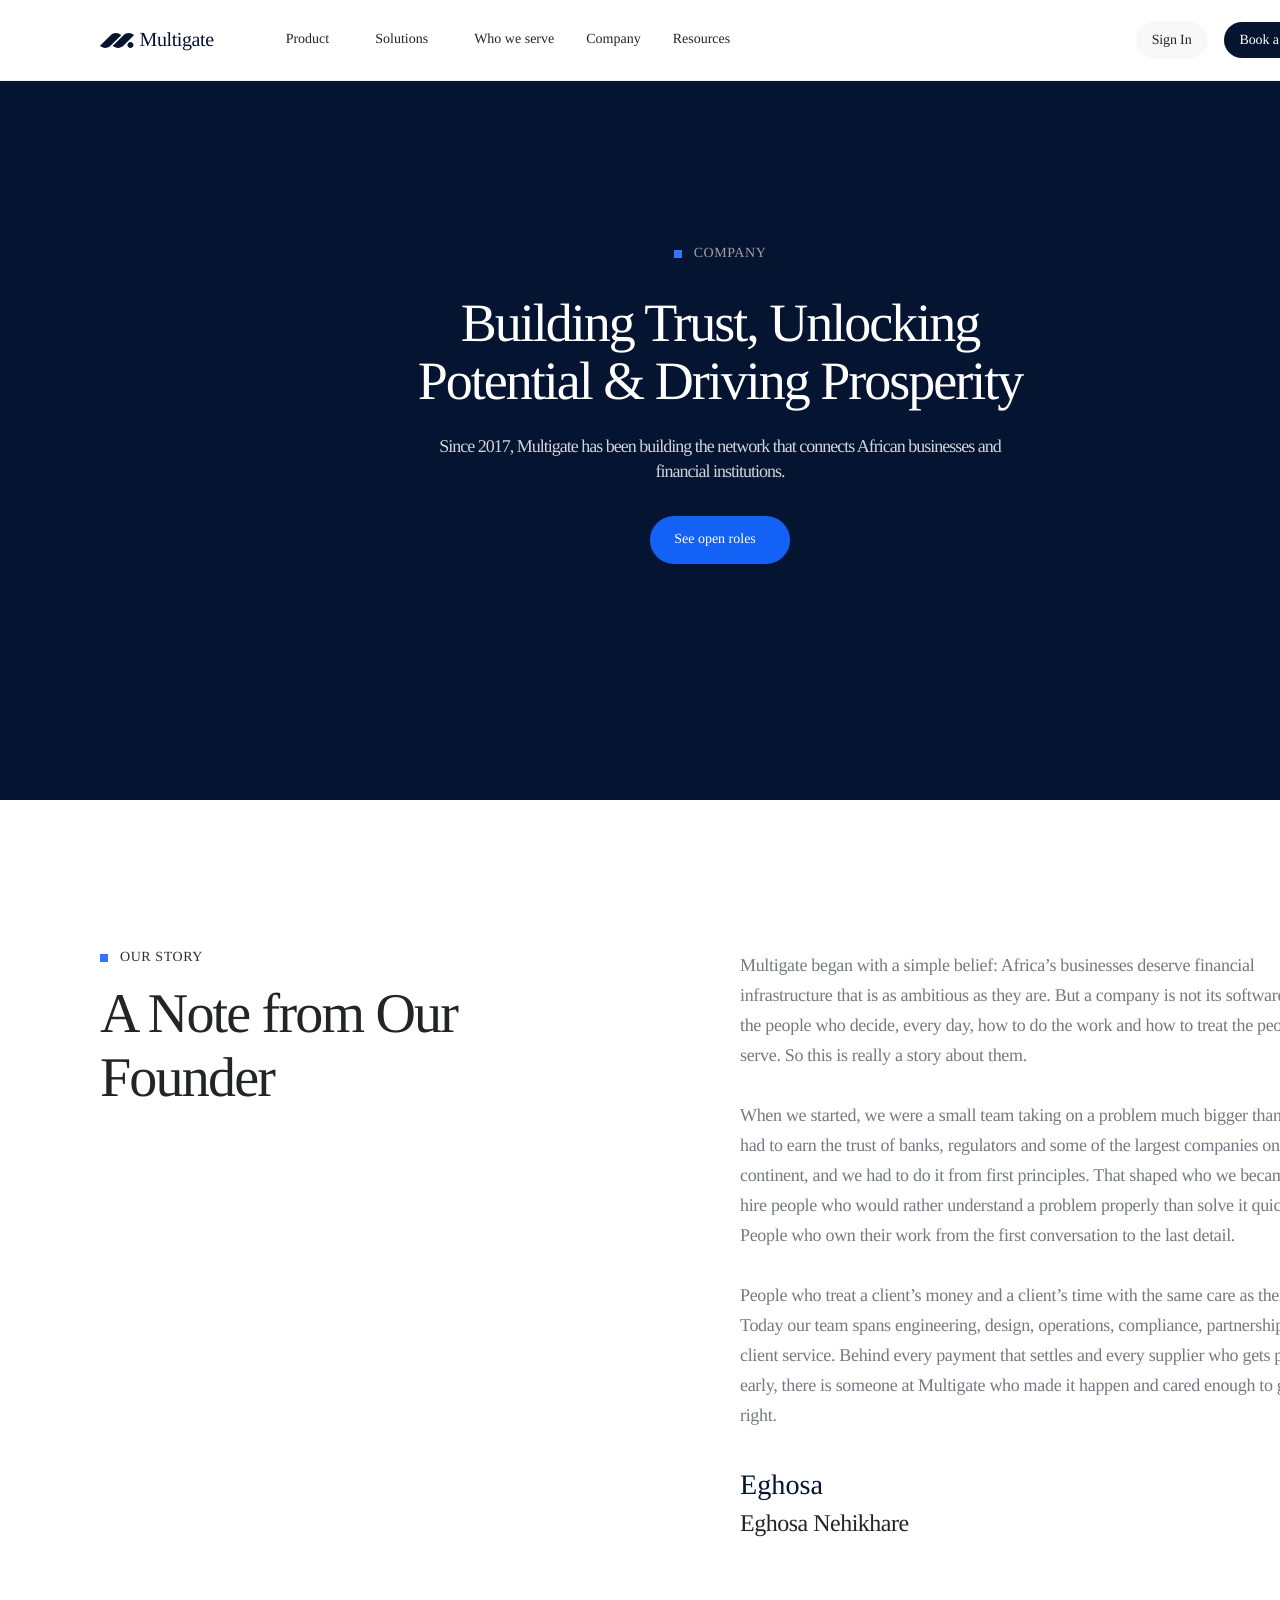
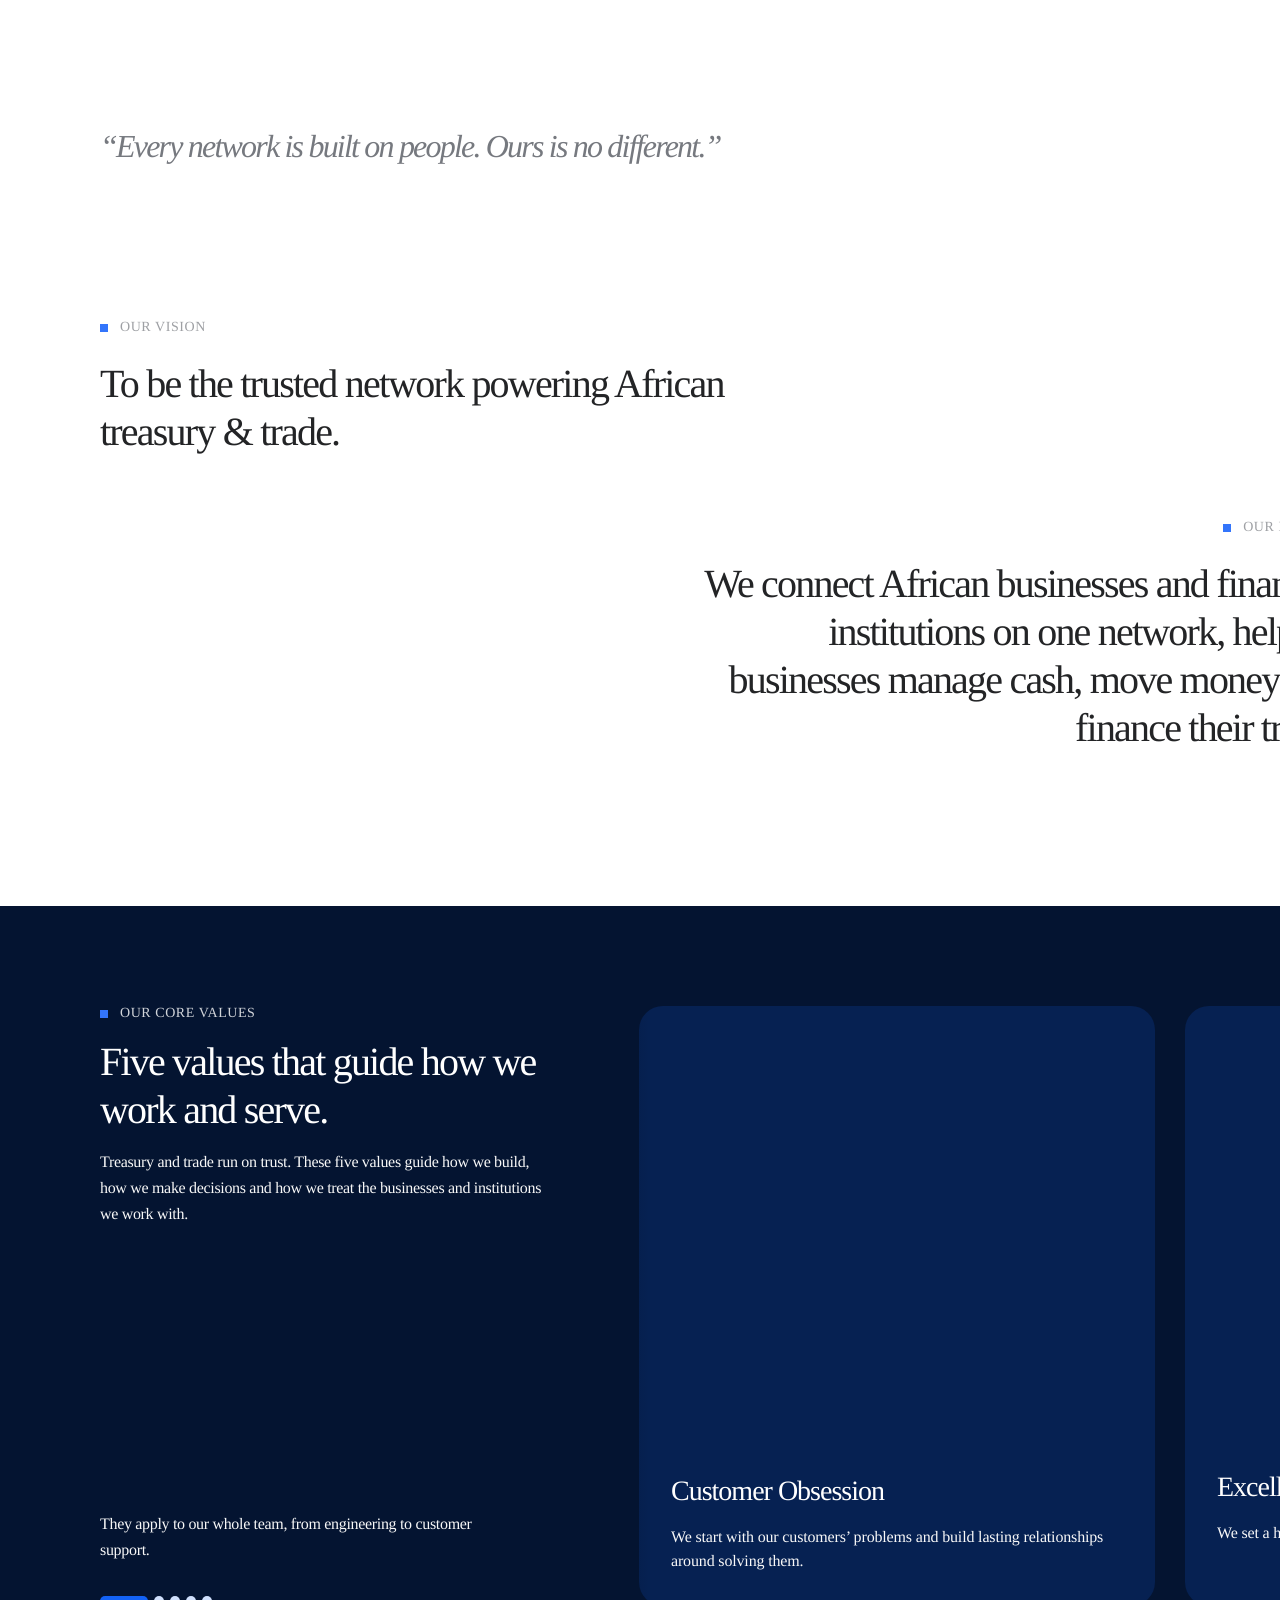
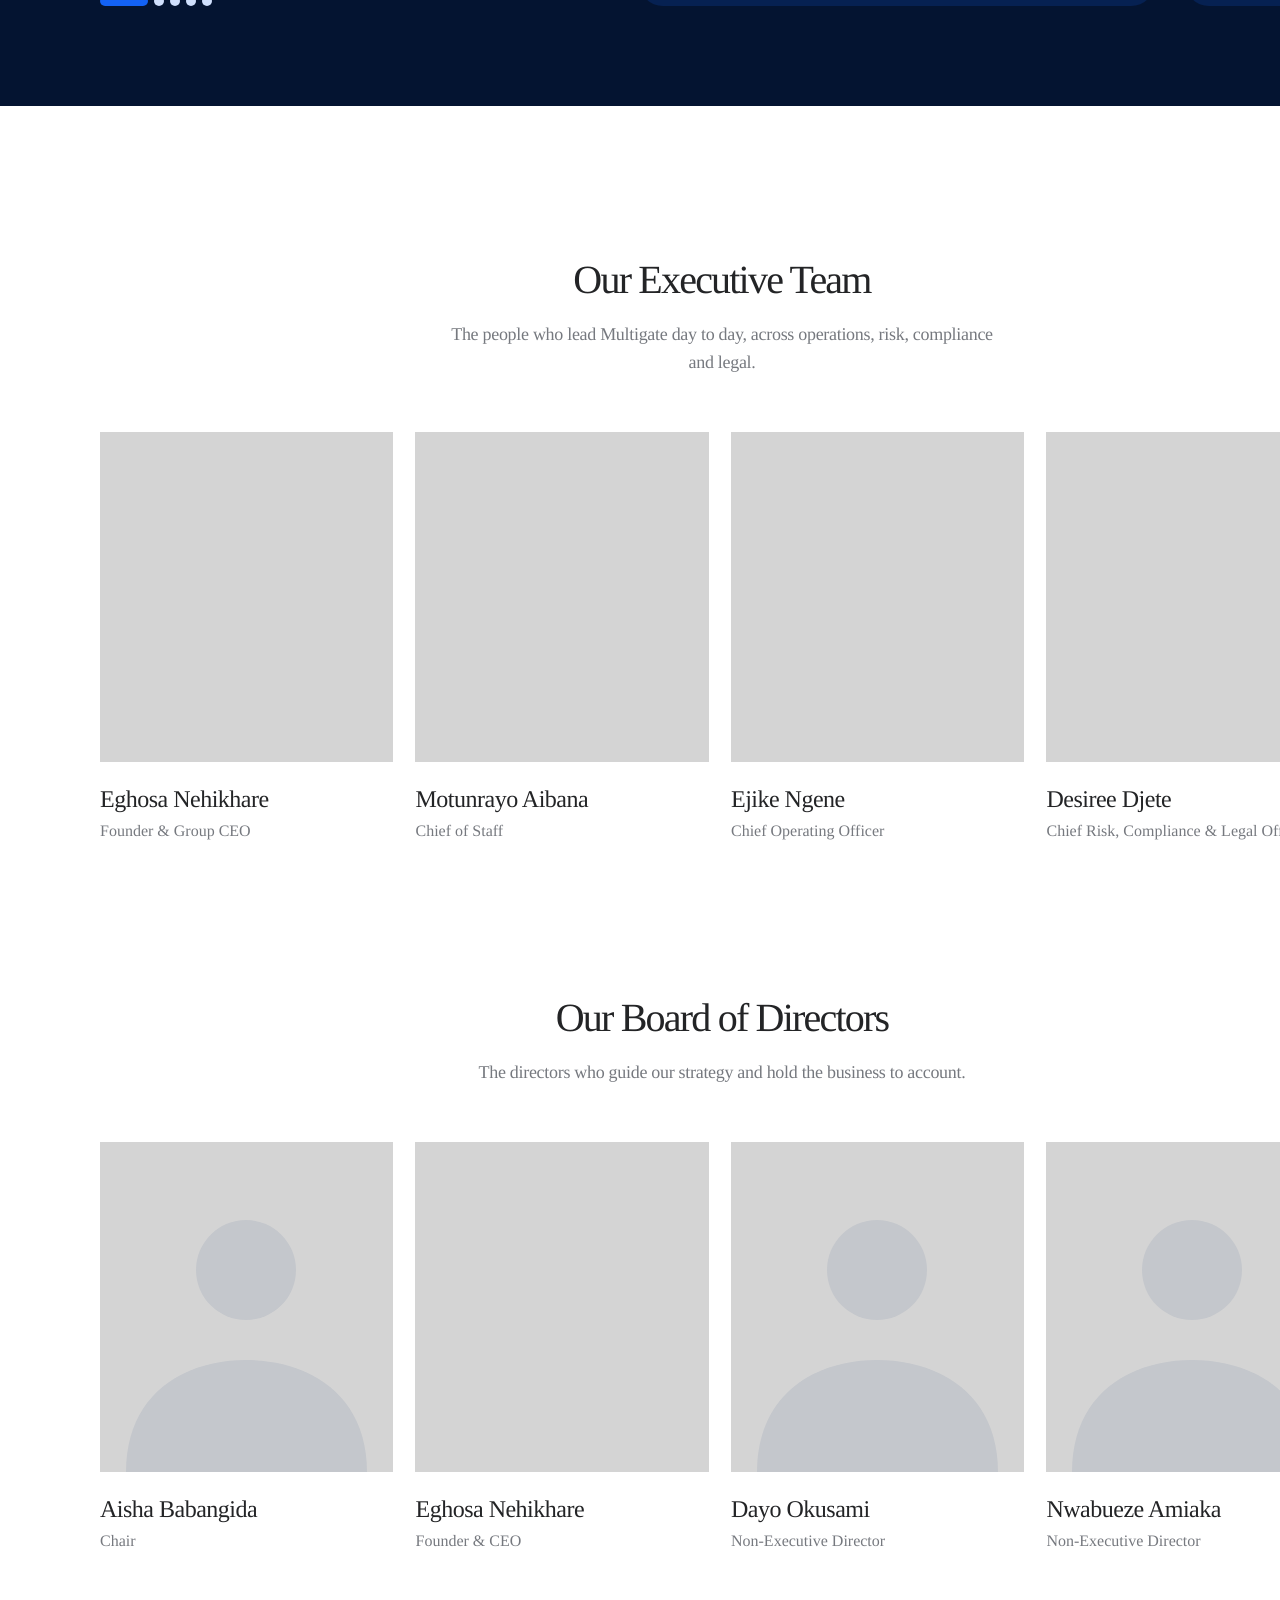
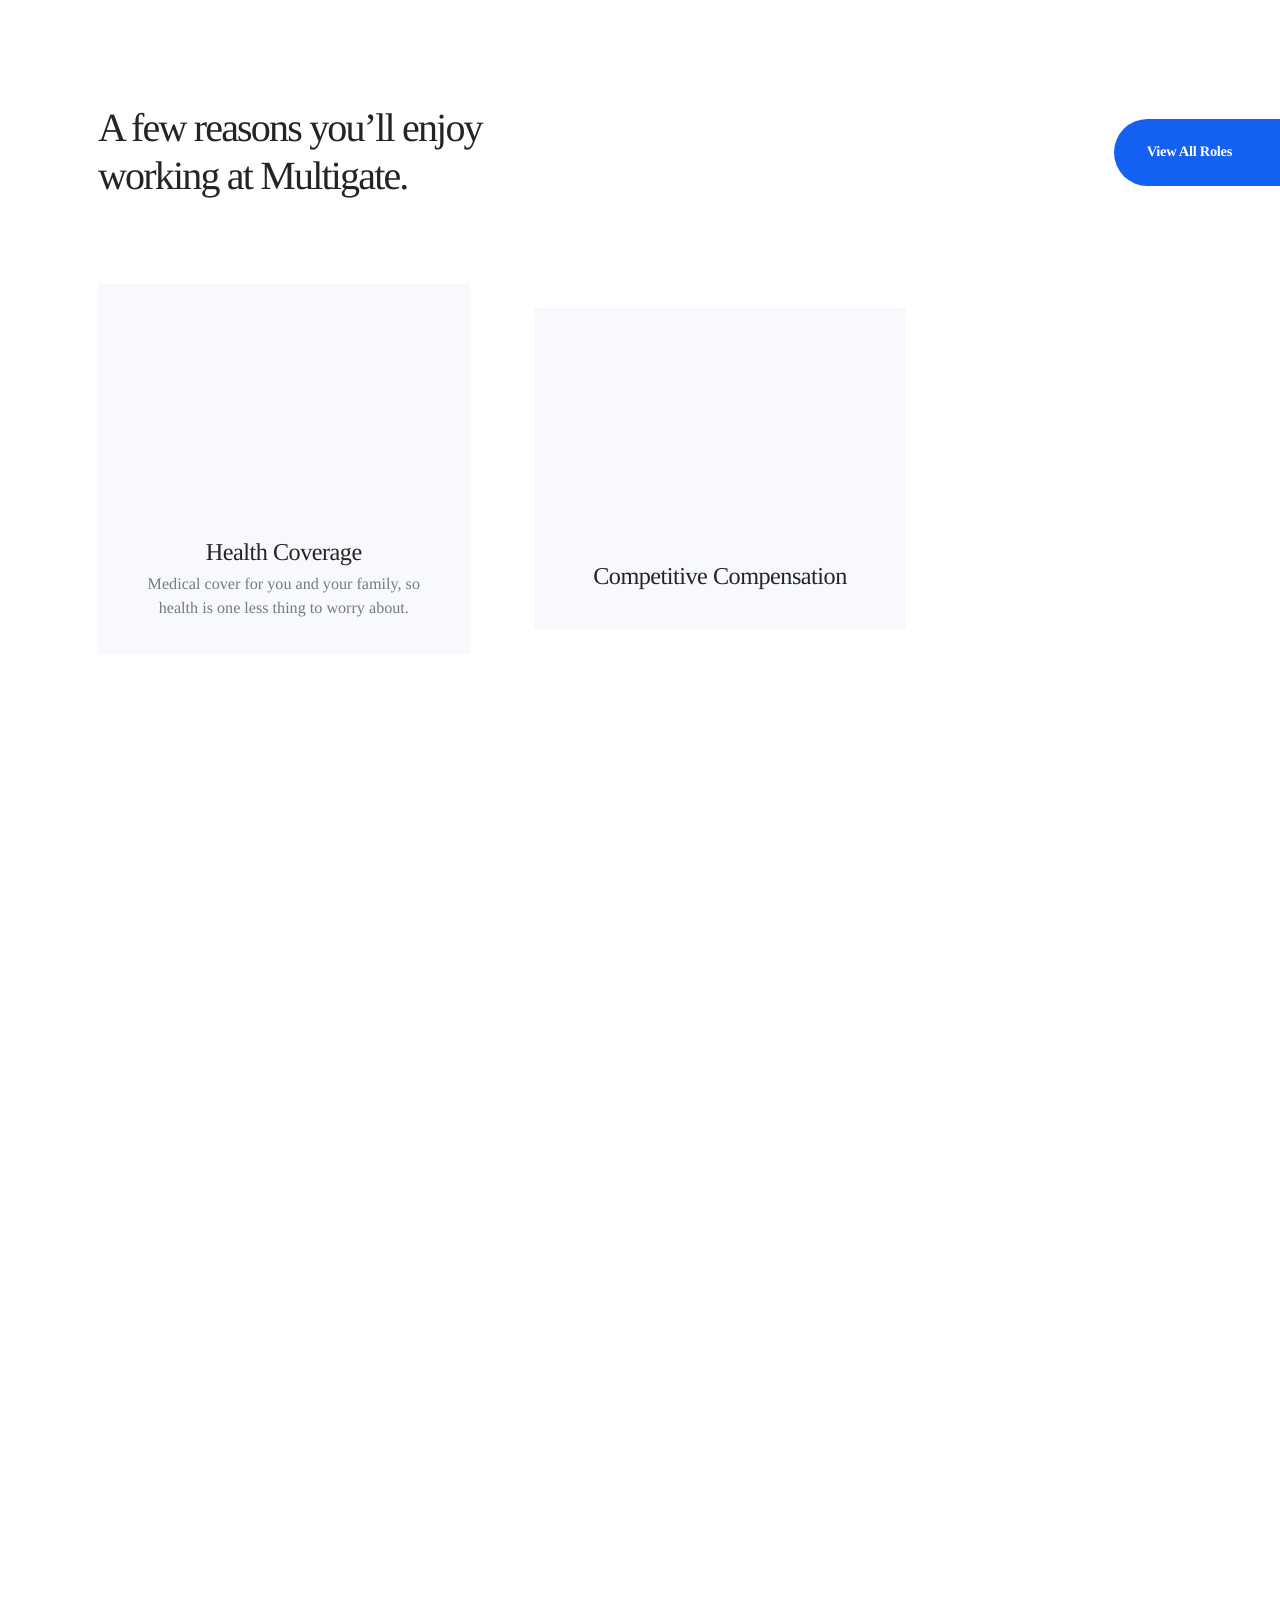
==== commit 2479e56a: "About page: 'Our Executive Team' and 'Our Board of Directors' with body text, as in the reference Co" ====
--- a/about.html
+++ b/about.html
@@ -81,10 +81,8 @@
 <div class="flex flex-col font-['PT_Serif'] fw-400 justify-center leading-[0] text-[28px] text-white tracking-[-1px] w-full"><p class="leading-[36px] whitespace-nowrap">Empowerment &amp; Ownership</p></div>
 <div class="flex flex-col font-['DM_Sans'] fw-400 justify-center leading-[0] text-[16px] text-[#f8f8f8] tracking-[-0.16px] w-full"><p class="leading-[24px]">Our team members lead in their own areas and take ownership of the results.</p></div></div>
 <div class="absolute left-[108px] overflow-clip size-[300px] top-[82px]"><div class="absolute inset-[7.23%_5.58%_-0.1%_9.23%]"><div class="absolute inset-[-0.13%_-0.15%]"><img alt="" class="block size-full" src="assets/pf/about/v-empower.svg"></div></div></div></div></div></div></div></section>
-<section id="crew" class="pf-sec" style="--h:2552px;background:#fff"><div class="pf-in" style="height:2552px"><div class="absolute left-[100px] top-[150px] w-[1244px] flex flex-col gap-[150px] items-start pf-crewflow"><div class="relative w-[1244px] flex flex-col gap-[96px] items-center shrink-0 pf-team">
-<div class="flex flex-col gap-[24px] items-center justify-center shrink-0 w-full"><div class="flex gap-[12px] items-center shrink-0"><div class="bg-[#3375fb] shrink-0 size-[8px]"></div><p class="font-['JetBrains_Mono'] fw-500 leading-[normal] text-[14px] tracking-[0.56px] uppercase whitespace-nowrap text-[#9ea0a4]">The team</p></div>
-<div class="flex flex-col font-['PT_Serif'] fw-400 justify-center leading-[0] text-[40px] text-[#232426] text-center tracking-[-1.8px] w-[690px]"><p class="leading-[48px]">Our Team. The people behind Multigate.</p></div></div>
-<div class="flex flex-col gap-[48px] items-center shrink-0 w-full pf-grp"><p class="font-['PT_Serif'] fw-400 text-[32px] leading-[40px] text-[#232426] text-center tracking-[-1.2px]">The Executive Committee</p>
+<section id="crew" class="pf-sec" style="--h:2552px;background:#fff"><div class="pf-in" style="height:2552px"><div class="absolute left-[100px] top-[150px] w-[1244px] flex flex-col gap-[150px] items-start pf-crewflow"><div class="relative w-[1244px] flex flex-col gap-[150px] items-center shrink-0 pf-team">
+<div class="flex flex-col gap-[56px] items-center shrink-0 w-full pf-grp"><div class="flex flex-col gap-[16px] items-center text-center w-full"><p class="font-['PT_Serif'] fw-400 text-[40px] leading-[48px] text-[#232426] tracking-[-1.8px]">Our Executive Team</p><p class="font-['DM_Sans'] fw-400 text-[18px] leading-[28px] text-[#76797f] tracking-[-0.3px] max-w-[560px]">The people who lead Multigate day to day, across operations, risk, compliance and legal.</p></div>
 <div class="flex gap-[22px] items-start shrink-0 w-full pf-leads"><div class="flex flex-col gap-[20px] items-start shrink-0 w-[293.491px]"><div class="bg-[#d4d4d4] h-[330.178px] overflow-clip relative shrink-0 w-full">
 <div class="absolute h-[155.31px] left-[46.96px] top-[55.76px] w-[178.296px]"><div class="absolute inset-[-80%_-69.69%]"><img alt="" class="block size-full" src="assets/pf/about/ellipse.svg"></div></div>
 <div class="absolute h-[526.083px] right-[-63.44px] top-0 w-[420.764px]"><img alt="Eghosa Nehikhare" class="absolute inset-0 object-cover pointer-events-none size-full" src="assets/pf/about/ceo.webp"></div></div>
@@ -102,7 +100,7 @@
 <div class="absolute h-[393.941px] right-0 rounded-[10.277px] top-[-8.07px] w-[276.615px]"><img alt="Desiree Djete" class="absolute inset-0 object-cover pointer-events-none size-full" src="assets/pf/about/cro.webp"></div></div>
 <div class="flex flex-col gap-[2px] items-start whitespace-nowrap"><div class="flex flex-col font-['PT_Serif'] fw-400 justify-center leading-[0] text-[24px] text-[#232426] tracking-[-0.5px]"><p class="leading-[36px]">Desiree Djete</p></div>
 <p class="font-['DM_Sans'] fw-400 leading-[24px] text-[16px] text-[#76797f]">Chief Risk, Compliance &amp; Legal Officer</p></div></div></div></div>
-<div class="flex flex-col gap-[48px] items-center shrink-0 w-full pf-grp"><p class="font-['PT_Serif'] fw-400 text-[32px] leading-[40px] text-[#232426] text-center tracking-[-1.2px]">Board of Directors</p>
+<div class="flex flex-col gap-[56px] items-center shrink-0 w-full pf-grp"><div class="flex flex-col gap-[16px] items-center text-center w-full"><p class="font-['PT_Serif'] fw-400 text-[40px] leading-[48px] text-[#232426] tracking-[-1.8px]">Our Board of Directors</p><p class="font-['DM_Sans'] fw-400 text-[18px] leading-[28px] text-[#76797f] tracking-[-0.3px] max-w-[560px]">The directors who guide our strategy and hold the business to account.</p></div>
 <div class="flex gap-[22px] items-start shrink-0 w-full pf-board"><div class="flex flex-col gap-[20px] items-start shrink-0 w-[293.491px]"><div class="bg-[#d4d4d4] h-[330.178px] overflow-clip relative shrink-0 w-full">
 <div class="absolute h-[155.31px] left-[46.96px] top-[55.76px] w-[178.296px]"><div class="absolute inset-[-80%_-69.69%]"><img alt="" class="block size-full" src="assets/pf/about/ellipse.svg"></div></div><svg class="absolute inset-0 size-full" viewBox="0 0 293.491 330.178" preserveAspectRatio="xMidYMid slice"><circle cx="146" cy="128" r="50" fill="#c4c7cc"/><path d="M26 330.178C26 252 84 218 146 218C208 218 267 252 267 330.178Z" fill="#c4c7cc"/></svg></div>
 <div class="flex flex-col gap-[2px] items-start whitespace-nowrap"><div class="flex flex-col font-['PT_Serif'] fw-400 justify-center leading-[0] text-[24px] text-[#232426] tracking-[-0.5px]"><p class="leading-[36px]">Aisha Babangida</p></div>
--- a/assets/pf/about.css
+++ b/assets/pf/about.css
@@ -1 +1 @@
-*,:after,:before{--tw-border-spacing-x:0;--tw-border-spacing-y:0;--tw-translate-x:0;--tw-translate-y:0;--tw-rotate:0;--tw-skew-x:0;--tw-skew-y:0;--tw-scale-x:1;--tw-scale-y:1;--tw-pan-x: ;--tw-pan-y: ;--tw-pinch-zoom: ;--tw-scroll-snap-strictness:proximity;--tw-gradient-from-position: ;--tw-gradient-via-position: ;--tw-gradient-to-position: ;--tw-ordinal: ;--tw-slashed-zero: ;--tw-numeric-figure: ;--tw-numeric-spacing: ;--tw-numeric-fraction: ;--tw-ring-inset: ;--tw-ring-offset-width:0px;--tw-ring-offset-color:#fff;--tw-ring-color:rgba(59,130,246,.5);--tw-ring-offset-shadow:0 0 #0000;--tw-ring-shadow:0 0 #0000;--tw-shadow:0 0 #0000;--tw-shadow-colored:0 0 #0000;--tw-blur: ;--tw-brightness: ;--tw-contrast: ;--tw-grayscale: ;--tw-hue-rotate: ;--tw-invert: ;--tw-saturate: ;--tw-sepia: ;--tw-drop-shadow: ;--tw-backdrop-blur: ;--tw-backdrop-brightness: ;--tw-backdrop-contrast: ;--tw-backdrop-grayscale: ;--tw-backdrop-hue-rotate: ;--tw-backdrop-invert: ;--tw-backdrop-opacity: ;--tw-backdrop-saturate: ;--tw-backdrop-sepia: ;--tw-contain-size: ;--tw-contain-layout: ;--tw-contain-paint: ;--tw-contain-style: }::backdrop{--tw-border-spacing-x:0;--tw-border-spacing-y:0;--tw-translate-x:0;--tw-translate-y:0;--tw-rotate:0;--tw-skew-x:0;--tw-skew-y:0;--tw-scale-x:1;--tw-scale-y:1;--tw-pan-x: ;--tw-pan-y: ;--tw-pinch-zoom: ;--tw-scroll-snap-strictness:proximity;--tw-gradient-from-position: ;--tw-gradient-via-position: ;--tw-gradient-to-position: ;--tw-ordinal: ;--tw-slashed-zero: ;--tw-numeric-figure: ;--tw-numeric-spacing: ;--tw-numeric-fraction: ;--tw-ring-inset: ;--tw-ring-offset-width:0px;--tw-ring-offset-color:#fff;--tw-ring-color:rgba(59,130,246,.5);--tw-ring-offset-shadow:0 0 #0000;--tw-ring-shadow:0 0 #0000;--tw-shadow:0 0 #0000;--tw-shadow-colored:0 0 #0000;--tw-blur: ;--tw-brightness: ;--tw-contrast: ;--tw-grayscale: ;--tw-hue-rotate: ;--tw-invert: ;--tw-saturate: ;--tw-sepia: ;--tw-drop-shadow: ;--tw-backdrop-blur: ;--tw-backdrop-brightness: ;--tw-backdrop-contrast: ;--tw-backdrop-grayscale: ;--tw-backdrop-hue-rotate: ;--tw-backdrop-invert: ;--tw-backdrop-opacity: ;--tw-backdrop-saturate: ;--tw-backdrop-sepia: ;--tw-contain-size: ;--tw-contain-layout: ;--tw-contain-paint: ;--tw-contain-style: }/*! tailwindcss v3.4.17 | MIT License | https://tailwindcss.com*/*,:after,:before{box-sizing:border-box;border:0 solid #e5e7eb}:after,:before{--tw-content:""}:host,html{line-height:1.5;-webkit-text-size-adjust:100%;-moz-tab-size:4;-o-tab-size:4;tab-size:4;font-family:ui-sans-serif,system-ui,sans-serif,Apple Color Emoji,Segoe UI Emoji,Segoe UI Symbol,Noto Color Emoji;font-feature-settings:normal;font-variation-settings:normal;-webkit-tap-highlight-color:transparent}body{margin:0;line-height:inherit}hr{height:0;color:inherit;border-top-width:1px}abbr:where([title]){-webkit-text-decoration:underline dotted;text-decoration:underline dotted}h1,h2,h3,h4,h5,h6{font-size:inherit;font-weight:inherit}a{color:inherit;text-decoration:inherit}b,strong{font-weight:bolder}code,kbd,pre,samp{font-family:ui-monospace,SFMono-Regular,Menlo,Monaco,Consolas,Liberation Mono,Courier New,monospace;font-feature-settings:normal;font-variation-settings:normal;font-size:1em}small{font-size:80%}sub,sup{font-size:75%;line-height:0;position:relative;vertical-align:baseline}sub{bottom:-.25em}sup{top:-.5em}table{text-indent:0;border-color:inherit;border-collapse:collapse}button,input,optgroup,select,textarea{font-family:inherit;font-feature-settings:inherit;font-variation-settings:inherit;font-size:100%;font-weight:inherit;line-height:inherit;letter-spacing:inherit;color:inherit;margin:0;padding:0}button,select{text-transform:none}button,input:where([type=button]),input:where([type=reset]),input:where([type=submit]){-webkit-appearance:button;background-color:transparent;background-image:none}:-moz-focusring{outline:auto}:-moz-ui-invalid{box-shadow:none}progress{vertical-align:baseline}::-webkit-inner-spin-button,::-webkit-outer-spin-button{height:auto}[type=search]{-webkit-appearance:textfield;outline-offset:-2px}::-webkit-search-decoration{-webkit-appearance:none}::-webkit-file-upload-button{-webkit-appearance:button;font:inherit}summary{display:list-item}blockquote,dd,dl,figure,h1,h2,h3,h4,h5,h6,hr,p,pre{margin:0}fieldset{margin:0}fieldset,legend{padding:0}menu,ol,ul{list-style:none;margin:0;padding:0}dialog{padding:0}textarea{resize:vertical}input::-moz-placeholder,textarea::-moz-placeholder{opacity:1;color:#9ca3af}input::placeholder,textarea::placeholder{opacity:1;color:#9ca3af}[role=button],button{cursor:pointer}:disabled{cursor:default}audio,canvas,embed,iframe,img,object,svg,video{display:block;vertical-align:middle}img,video{max-width:100%;height:auto}[hidden]:where(:not([hidden=until-found])){display:none}.pointer-events-none{pointer-events:none}.absolute{position:absolute}.relative{position:relative}.inset-0{inset:0}.inset-\[-0\.13\%_-0\.14\%\]{inset:-.13% -.14%}.inset-\[-0\.13\%_-0\.15\%\]{inset:-.13% -.15%}.inset-\[-0\.15\%_-0\.21\%\]{inset:-.15% -.21%}.inset-\[-0\.2\%\]{inset:-.2%}.inset-\[-0\.74\%_-0\.85\%\]{inset:-.74% -.85%}.inset-\[-0\.77\%_-0\.76\%\]{inset:-.77% -.76%}.inset-\[-0\.96\%_-0\.91\%\]{inset:-.96% -.91%}.inset-\[-1\.08\%_-0\.82\%\]{inset:-1.08% -.82%}.inset-\[-1\.09\%_-0\.98\%\]{inset:-1.09% -.98%}.inset-\[-1\.21\%_-0\.83\%\]{inset:-1.21% -.83%}.inset-\[-34\.62\%_-15\.38\%_-42\.31\%_-15\.38\%\]{inset:-34.62% -15.38% -42.31% -15.38%}.inset-\[-38\.46\%_-15\.38\%\]{inset:-38.46% -15.38%}.inset-\[-59\.09\%_-20\.31\%\]{inset:-59.09% -20.31%}.inset-\[-80\%_-69\.69\%\]{inset:-80% -69.69%}.inset-\[0_-10\.8\%_-14\.91\%_0\]{inset:0 -10.8% -14.91% 0}.inset-\[14\.36\%_18\.21\%_14\.41\%_17\.92\%\]{inset:14.36% 18.21% 14.41% 17.92%}.inset-\[16\%_25\.78\%_42\.81\%_25\.78\%\]{inset:16% 25.78% 42.81% 25.78%}.inset-\[18\.42\%_15\.75\%_16\.38\%_15\.67\%\]{inset:18.42% 15.75% 16.38% 15.67%}.inset-\[18\.5\%_8\.96\%_18\.91\%_9\%\]{inset:18.5% 8.96% 18.91% 9%}.inset-\[24\.87\%_6\.02\%_5\.7\%_6\.25\%\]{inset:24.87% 6.02% 5.7% 6.25%}.inset-\[3\.45\%_10\.85\%_2\.23\%_1\.48\%\]{inset:3.45% 10.85% 2.23% 1.48%}.inset-\[44\.11\%_0_55\.82\%_2\.08\%\]{inset:44.11% 0 55.82% 2.08%}.inset-\[44\.12\%_-8\.7\%_-18\.01\%_108\.63\%\]{inset:44.12% -8.7% -18.01% 108.63%}.inset-\[44\.12\%_26\.88\%_26\.76\%_73\.05\%\]{inset:44.12% 26.88% 26.76% 73.05%}.inset-\[44\.12\%_44\.61\%_26\.76\%_55\.33\%\]{inset:44.12% 44.61% 26.76% 55.33%}.inset-\[44\.12\%_62\.33\%_26\.76\%_37\.6\%\]{inset:44.12% 62.33% 26.76% 37.6%}.inset-\[44\.12\%_80\.06\%_26\.76\%_19\.87\%\]{inset:44.12% 80.06% 26.76% 19.87%}.inset-\[44\.12\%_97\.83\%_-18\.01\%_2\.11\%\]{inset:44.12% 97.83% -18.01% 2.11%}.inset-\[50\.37\%_94\.71\%_49\.09\%_4\.81\%\]{inset:50.37% 94.71% 49.09% 4.81%}.inset-\[7\.23\%_5\.58\%_-0\.1\%_9\.23\%\]{inset:7.23% 5.58% -.1% 9.23%}.inset-\[7\.71\%_13\.25\%\]{inset:7.71% 13.25%}.inset-\[73\.15\%_-8\.66\%_26\.78\%_2\.15\%\]{inset:73.15% -8.66% 26.78% 2.15%}.inset-\[9\.17\%_8\.71\%\]{inset:9.17% 8.71%}.inset-\[9\.42\%_19\.98\%_7\.1\%_19\.98\%\]{inset:9.42% 19.98% 7.1% 19.98%}.inset-\[9\.67\%_22\.67\%_7\.95\%_17\.95\%\]{inset:9.67% 22.67% 7.95% 17.95%}.inset-\[95\.08\%_-8\.63\%_4\.84\%_2\.17\%\]{inset:95.08% -8.63% 4.84% 2.17%}.inset-\[99\.91\%_-8\.63\%_0\.01\%_2\.17\%\]{inset:99.91% -8.63% .01% 2.17%}.bottom-0{bottom:0}.left-0{left:0}.left-\[100px\]{left:100px}.left-\[1084\.2px\]{left:1084.2px}.left-\[108px\]{left:108px}.left-\[1094\.2px\]{left:1094.2px}.left-\[325\.6px\]{left:325.6px}.left-\[331px\]{left:331px}.left-\[380px\]{left:380px}.left-\[432px\]{left:432px}.left-\[43px\]{left:43px}.left-\[46\.96px\]{left:46.96px}.left-\[581\.8px\]{left:581.8px}.left-\[59\.4px\]{left:59.4px}.left-\[63px\]{left:63px}.left-\[69\.4px\]{left:69.4px}.left-\[72px\]{left:72px}.left-\[836px\]{left:836px}.left-\[838px\]{left:838px}.left-\[83px\]{left:83px}.right-0{right:0}.right-\[-14\.67px\]{right:-14.67px}.right-\[-19\.59px\]{right:-19.59px}.right-\[-63\.44px\]{right:-63.44px}.top-0{top:0}.top-\[-10\.27px\]{top:-10.27px}.top-\[-8\.07px\]{top:-8.07px}.top-\[100px\]{top:100px}.top-\[104px\]{top:104px}.top-\[1163px\]{top:1163px}.top-\[1240px\]{top:1240px}.top-\[150px\]{top:150px}.top-\[16\.88px\]{top:16.88px}.top-\[246px\]{top:246px}.top-\[55\.76px\]{top:55.76px}.top-\[56px\]{top:56px}.top-\[59px\]{top:59px}.top-\[627px\]{top:627px}.top-\[644\.3px\]{top:644.3px}.top-\[671\.5px\]{top:671.5px}.top-\[688\.6px\]{top:688.6px}.top-\[694px\]{top:694px}.top-\[731\.3px\]{top:731.3px}.top-\[734px\]{top:734px}.top-\[774\.1px\]{top:774.1px}.top-\[816\.8px\]{top:816.8px}.top-\[82px\]{top:82px}.top-\[841\.6px\]{top:841.6px}.top-\[85px\]{top:85px}.top-\[966px\]{top:966px}.z-10{z-index:10}.z-\[3\]{z-index:3}.-ml-\[2px\]{margin-left:-2px}.mb-0{margin-bottom:0}.block{display:block}.flex{display:flex}.size-\[10px\]{width:10px;height:10px}.size-\[201\.946px\]{width:201.946px;height:201.946px}.size-\[300px\]{width:300px;height:300px}.size-\[350px\]{width:350px;height:350px}.size-\[6\.201px\]{width:6.201px;height:6.201px}.size-\[6px\]{width:6px;height:6px}.size-\[8px\]{width:8px;height:8px}.size-full{width:100%;height:100%}.h-\[108px\]{height:108px}.h-\[10px\]{height:10px}.h-\[132px\]{height:132px}.h-\[136px\]{height:136px}.h-\[155\.31px\]{height:155.31px}.h-\[15px\]{height:15px}.h-\[194\.878px\]{height:194.878px}.h-\[195\.888px\]{height:195.888px}.h-\[245\.215px\]{height:245.215px}.h-\[313\.577px\]{height:313.577px}.h-\[330\.178px\]{height:330.178px}.h-\[36px\]{height:36px}.h-\[393\.941px\]{height:393.941px}.h-\[459\.078px\]{height:459.078px}.h-\[520px\]{height:520px}.h-\[526\.083px\]{height:526.083px}.h-\[558px\]{height:558px}.h-\[579\.6px\]{height:579.6px}.h-\[600px\]{height:600px}.h-\[622px\]{height:622px}.h-\[6px\]{height:6px}.w-\[10px\]{width:10px}.w-\[1240px\]{width:1240px}.w-\[1244px\]{width:1244px}.w-\[1245px\]{width:1245px}.w-\[1300px\]{width:1300px}.w-\[1340px\]{width:1340px}.w-\[1440px\]{width:1440px}.w-\[1449px\]{width:1449px}.w-\[178\.296px\]{width:178.296px}.w-\[201\.2px\]{width:201.2px}.w-\[226\.18px\]{width:226.18px}.w-\[228\.404px\]{width:228.404px}.w-\[242\.336px\]{width:242.336px}.w-\[250px\]{width:250px}.w-\[276\.615px\]{width:276.615px}.w-\[293\.491px\]{width:293.491px}.w-\[306\.959px\]{width:306.959px}.w-\[318\.223px\]{width:318.223px}.w-\[323\.574px\]{width:323.574px}.w-\[33\.5px\]{width:33.5px}.w-\[371\.582px\]{width:371.582px}.w-\[372px\]{width:372px}.w-\[419px\]{width:419px}.w-\[420\.764px\]{width:420.764px}.w-\[424\.088px\]{width:424.088px}.w-\[458px\]{width:458px}.w-\[459px\]{width:459px}.w-\[469px\]{width:469px}.w-\[48px\]{width:48px}.w-\[516px\]{width:516px}.w-\[579px\]{width:579px}.w-\[590px\]{width:590px}.w-\[600px\]{width:600px}.w-\[604px\]{width:604px}.w-\[652px\]{width:652px}.w-\[680px\]{width:680px}.w-\[690px\]{width:690px}.w-\[713\.354px\]{width:713.354px}.w-\[736px\]{width:736px}.w-\[min-content\]{width:-moz-min-content;width:min-content}.w-full{width:100%}.min-w-full{min-width:100%}.min-w-px{min-width:1px}.max-w-none{max-width:none}.flex-\[1_0_0\]{flex:1 0 0}.shrink-0{flex-shrink:0}.grow{flex-grow:1}.flex-col{flex-direction:column}.content-stretch{align-content:stretch}.items-start{align-items:flex-start}.items-end{align-items:flex-end}.items-center{align-items:center}.justify-end{justify-content:flex-end}.justify-center{justify-content:center}.justify-between{justify-content:space-between}.gap-\[12px\]{gap:12px}.gap-\[150px\]{gap:150px}.gap-\[16\.156px\]{gap:16.156px}.gap-\[16px\]{gap:16px}.gap-\[2\.019px\]{gap:2.019px}.gap-\[20px\]{gap:20px}.gap-\[22px\]{gap:22px}.gap-\[23\.224px\]{gap:23.224px}.gap-\[24px\]{gap:24px}.gap-\[2px\]{gap:2px}.gap-\[30px\]{gap:30px}.gap-\[32px\]{gap:32px}.gap-\[40px\]{gap:40px}.gap-\[48px\]{gap:48px}.gap-\[4px\]{gap:4px}.gap-\[54\.526px\]{gap:54.526px}.gap-\[64\.623px\]{gap:64.623px}.gap-\[64px\]{gap:64px}.gap-\[6px\]{gap:6px}.gap-\[80px\]{gap:80px}.gap-\[83\.808px\]{gap:83.808px}.gap-\[96px\]{gap:96px}.overflow-clip{overflow:clip}.whitespace-nowrap{white-space:nowrap}.whitespace-pre{white-space:pre}.whitespace-pre-wrap{white-space:pre-wrap}.rounded-\[10\.277px\]{border-radius:10.277px}.rounded-\[200px\]{border-radius:200px}.rounded-\[206\.701px\]{border-radius:206.701px}.rounded-\[24px\]{border-radius:24px}.rounded-\[8px\]{border-radius:8px}.rounded-\[900px\]{border-radius:900px}.border-b{border-bottom-width:1px}.border-solid{border-style:solid}.border-\[\#eff0f2\]{--tw-border-opacity:1;border-color:rgb(239 240 242/var(--tw-border-opacity,1))}.bg-\[\#041431\]{--tw-bg-opacity:1;background-color:rgb(4 20 49/var(--tw-bg-opacity,1))}.bg-\[\#062152\]{--tw-bg-opacity:1;background-color:rgb(6 33 82/var(--tw-bg-opacity,1))}.bg-\[\#1261f2\]{--tw-bg-opacity:1;background-color:rgb(18 97 242/var(--tw-bg-opacity,1))}.bg-\[\#1362f5\]{--tw-bg-opacity:1;background-color:rgb(19 98 245/var(--tw-bg-opacity,1))}.bg-\[\#3375fb\]{--tw-bg-opacity:1;background-color:rgb(51 117 251/var(--tw-bg-opacity,1))}.bg-\[\#d0e0fd\]{--tw-bg-opacity:1;background-color:rgb(208 224 253/var(--tw-bg-opacity,1))}.bg-\[\#d4d4d4\]{--tw-bg-opacity:1;background-color:rgb(212 212 212/var(--tw-bg-opacity,1))}.bg-\[\#f7f9fd\]{--tw-bg-opacity:1;background-color:rgb(247 249 253/var(--tw-bg-opacity,1))}.bg-\[\#f8f8f8\]{--tw-bg-opacity:1;background-color:rgb(248 248 248/var(--tw-bg-opacity,1))}.bg-white{--tw-bg-opacity:1;background-color:rgb(255 255 255/var(--tw-bg-opacity,1))}.object-cover{-o-object-fit:cover;object-fit:cover}.p-\[32\.311px\]{padding:32.311px}.px-\[100px\]{padding-left:100px;padding-right:100px}.px-\[10px\]{padding-left:10px;padding-right:10px}.px-\[16px\]{padding-left:16px;padding-right:16px}.px-\[32px\]{padding-left:32px;padding-right:32px}.py-\[16px\]{padding-top:16px;padding-bottom:16px}.py-\[22px\]{padding-top:22px;padding-bottom:22px}.py-\[24\.804px\]{padding-top:24.804px;padding-bottom:24.804px}.py-\[8px\]{padding-top:8px;padding-bottom:8px}.pb-\[32px\]{padding-bottom:32px}.pl-\[24px\]{padding-left:24px}.pl-\[33\.072px\]{padding-left:33.072px}.pl-\[62px\]{padding-left:62px}.pr-\[16px\]{padding-right:16px}.pr-\[24\.804px\]{padding-right:24.804px}.text-center{text-align:center}.text-right{text-align:right}.font-\[\'Allura\'\]{font-family:Allura}.font-\[\'DM_Sans\'\]{font-family:DM Sans}.font-\[\'Inter\'\]{font-family:Inter}.font-\[\'JetBrains_Mono\'\]{font-family:JetBrains Mono}.font-\[\'PT_Serif\'\]{font-family:"PT Serif"}.text-\[12\.5px\]{font-size:12.5px}.text-\[13\.5px\]{font-size:13.5px}.text-\[14\.469px\]{font-size:14.469px}.text-\[14px\]{font-size:14px}.text-\[15px\]{font-size:15px}.text-\[16\.156px\]{font-size:16.156px}.text-\[16\.5px\]{font-size:16.5px}.text-\[16px\]{font-size:16px}.text-\[18px\]{font-size:18px}.text-\[20px\]{font-size:20px}.text-\[24\.234px\]{font-size:24.234px}.text-\[24px\]{font-size:24px}.text-\[28\.206px\]{font-size:28.206px}.text-\[28px\]{font-size:28px}.text-\[32px\]{font-size:32px}.text-\[40px\]{font-size:40px}.text-\[54px\]{font-size:54px}.text-\[56px\]{font-size:56px}.text-\[84px\]{font-size:84px}.font-normal{font-weight:400}.font-semibold{font-weight:600}.uppercase{text-transform:uppercase}.italic{font-style:italic}.not-italic{font-style:normal}.leading-\[0\]{line-height:0}.leading-\[1\.4\]{line-height:1.4}.leading-\[16\.9px\]{line-height:16.9px}.leading-\[18\.8px\]{line-height:18.8px}.leading-\[20\.3px\]{line-height:20.3px}.leading-\[20px\]{line-height:20px}.leading-\[22\.5px\]{line-height:22.5px}.leading-\[24\.234px\]{line-height:24.234px}.leading-\[24\.8px\]{line-height:24.8px}.leading-\[24px\]{line-height:24px}.leading-\[26px\]{line-height:26px}.leading-\[30px\]{line-height:30px}.leading-\[32px\]{line-height:32px}.leading-\[36\.35px\]{line-height:36.35px}.leading-\[36px\]{line-height:36px}.leading-\[40px\]{line-height:40px}.leading-\[48px\]{line-height:48px}.leading-\[58px\]{line-height:58px}.leading-\[64px\]{line-height:64px}.leading-\[84px\]{line-height:84px}.leading-\[normal\]{line-height:normal}.leading-none{line-height:1}.tracking-\[-0\.14px\]{letter-spacing:-.14px}.tracking-\[-0\.16px\]{letter-spacing:-.16px}.tracking-\[-0\.2894px\]{letter-spacing:-.2894px}.tracking-\[-0\.32px\]{letter-spacing:-.32px}.tracking-\[-0\.409px\]{letter-spacing:-.409px}.tracking-\[-0\.445px\]{letter-spacing:-.445px}.tracking-\[-0\.469px\]{letter-spacing:-.469px}.tracking-\[-0\.481px\]{letter-spacing:-.481px}.tracking-\[-0\.4px\]{letter-spacing:-.4px}.tracking-\[-0\.5049px\]{letter-spacing:-.5049px}.tracking-\[-0\.5px\]{letter-spacing:-.5px}.tracking-\[-1\.2px\]{letter-spacing:-1.2px}.tracking-\[-1\.8175px\]{letter-spacing:-1.8175px}.tracking-\[-1\.8px\]{letter-spacing:-1.8px}.tracking-\[-1px\]{letter-spacing:-1px}.tracking-\[-2px\]{letter-spacing:-2px}.tracking-\[-4px\]{letter-spacing:-4px}.tracking-\[0\.56px\]{letter-spacing:.56px}.tracking-\[0\.75px\]{letter-spacing:.75px}.text-\[\#041431\]{--tw-text-opacity:1;color:rgb(4 20 49/var(--tw-text-opacity,1))}.text-\[\#232426\]{--tw-text-opacity:1;color:rgb(35 36 38/var(--tw-text-opacity,1))}.text-\[\#76797f\]{--tw-text-opacity:1;color:rgb(118 121 127/var(--tw-text-opacity,1))}.text-\[\#9ea0a4\]{--tw-text-opacity:1;color:rgb(158 160 164/var(--tw-text-opacity,1))}.text-\[\#f8f8f8\]{--tw-text-opacity:1;color:rgb(248 248 248/var(--tw-text-opacity,1))}.text-\[\#fcfcfc\]{--tw-text-opacity:1;color:rgb(252 252 252/var(--tw-text-opacity,1))}.text-\[rgba\(0\2c 0\2c 0\2c 0\.82\)\]{color:rgba(0,0,0,.82)}.text-\[rgba\(255\2c 255\2c 255\2c 0\.55\)\]{color:hsla(0,0%,100%,.55)}.text-\[rgba\(255\2c 255\2c 255\2c 0\.62\)\]{color:hsla(0,0%,100%,.62)}.text-\[rgba\(255\2c 255\2c 255\2c 0\.7\)\]{color:hsla(0,0%,100%,.7)}.text-\[rgba\(255\2c 255\2c 255\2c 0\.82\)\]{color:hsla(0,0%,100%,.82)}.text-white{--tw-text-opacity:1;color:rgb(255 255 255/var(--tw-text-opacity,1))}body,html{margin:0;background:#fff;-webkit-font-smoothing:antialiased;text-rendering:geometricPrecision}body{font-family:DM Sans,system-ui,sans-serif;overflow-x:hidden}.fw-100{font-weight:100}.fw-200{font-weight:200}.fw-300{font-weight:300}.fw-400{font-weight:400}.fw-500{font-weight:500}.fw-600{font-weight:600}.fw-700{font-weight:700}.fw-800{font-weight:800}.pf-sec{width:100%;overflow:clip}.pf-in,.pf-sec{position:relative}.pf-in{width:1440px;margin:0 auto;transform-origin:0 0}img{max-width:none}#mission{margin-top:-1px;z-index:1}#mission .pf-in{box-shadow:0 -1px 0 #091832}.pf-vl:before{right:0;width:3000px;background:#041431}.pf-vl:after,.pf-vl:before{content:"";position:absolute;top:-100px;bottom:-100px;z-index:-1}.pf-vl:after{left:100%;width:90px;background:linear-gradient(90deg,#041431,rgba(4,20,49,0));pointer-events:none}.pf-board img,.pf-leads img{transition:transform 1.1s cubic-bezier(.2,.7,.2,1);transform-origin:50% 100%}.pf-board>div:hover img,.pf-leads>div:hover img{transform:scale(1.035)}.pf-perk{transition:transform .7s cubic-bezier(.2,.7,.2,1),background-color .5s}.pf-perk:hover{transform:translateY(-6px);background-color:#eef4ff}.pf-perk img{transition:transform .9s cubic-bezier(.2,.7,.2,1)}.pf-perk:hover img{transform:translateY(-5px) scale(1.03)}.pf-people>div p:first-child{transition:color .3s}.pf-people>div:hover p:first-child{color:#1362f5}.pf-seg{position:relative;display:inline-grid;grid-template-columns:1fr 1fr;padding:4px;border-radius:999px;background:#f1f3f6}.pf-seg:before{content:"";position:absolute;top:4px;bottom:4px;left:4px;width:calc(50% - 4px);border-radius:999px;background:#fff;box-shadow:0 1px 2px rgba(4,20,49,.1),0 6px 16px -6px rgba(4,20,49,.22);transition:transform .55s cubic-bezier(.2,.7,.2,1)}.pf-seg[data-on="1"]:before{transform:translateX(100%)}.pf-seg button{position:relative;z-index:1;height:46px;min-width:236px;padding:0 24px;border:0;background:none;font:500 15px/1 DM Sans,sans-serif;letter-spacing:-.01em;color:#76797f;cursor:pointer;transition:color .3s;border-radius:999px;white-space:nowrap}.pf-seg button:hover{color:#232426}.pf-seg button[aria-selected=true]{color:#041431}.pf-seg button:focus-visible{outline:2px solid #1362f5;outline-offset:2px}.pf-panels{position:relative;transition:height .65s cubic-bezier(.2,.7,.2,1)}.pf-panel{position:absolute;left:0;top:0;width:100%;opacity:0;visibility:hidden;pointer-events:none;transition:opacity .3s,visibility 0s .3s}.pf-panel.on{opacity:1;visibility:visible;pointer-events:auto;transition:opacity .5s .12s,visibility 0s}+*,:after,:before{--tw-border-spacing-x:0;--tw-border-spacing-y:0;--tw-translate-x:0;--tw-translate-y:0;--tw-rotate:0;--tw-skew-x:0;--tw-skew-y:0;--tw-scale-x:1;--tw-scale-y:1;--tw-pan-x: ;--tw-pan-y: ;--tw-pinch-zoom: ;--tw-scroll-snap-strictness:proximity;--tw-gradient-from-position: ;--tw-gradient-via-position: ;--tw-gradient-to-position: ;--tw-ordinal: ;--tw-slashed-zero: ;--tw-numeric-figure: ;--tw-numeric-spacing: ;--tw-numeric-fraction: ;--tw-ring-inset: ;--tw-ring-offset-width:0px;--tw-ring-offset-color:#fff;--tw-ring-color:rgba(59,130,246,.5);--tw-ring-offset-shadow:0 0 #0000;--tw-ring-shadow:0 0 #0000;--tw-shadow:0 0 #0000;--tw-shadow-colored:0 0 #0000;--tw-blur: ;--tw-brightness: ;--tw-contrast: ;--tw-grayscale: ;--tw-hue-rotate: ;--tw-invert: ;--tw-saturate: ;--tw-sepia: ;--tw-drop-shadow: ;--tw-backdrop-blur: ;--tw-backdrop-brightness: ;--tw-backdrop-contrast: ;--tw-backdrop-grayscale: ;--tw-backdrop-hue-rotate: ;--tw-backdrop-invert: ;--tw-backdrop-opacity: ;--tw-backdrop-saturate: ;--tw-backdrop-sepia: ;--tw-contain-size: ;--tw-contain-layout: ;--tw-contain-paint: ;--tw-contain-style: }::backdrop{--tw-border-spacing-x:0;--tw-border-spacing-y:0;--tw-translate-x:0;--tw-translate-y:0;--tw-rotate:0;--tw-skew-x:0;--tw-skew-y:0;--tw-scale-x:1;--tw-scale-y:1;--tw-pan-x: ;--tw-pan-y: ;--tw-pinch-zoom: ;--tw-scroll-snap-strictness:proximity;--tw-gradient-from-position: ;--tw-gradient-via-position: ;--tw-gradient-to-position: ;--tw-ordinal: ;--tw-slashed-zero: ;--tw-numeric-figure: ;--tw-numeric-spacing: ;--tw-numeric-fraction: ;--tw-ring-inset: ;--tw-ring-offset-width:0px;--tw-ring-offset-color:#fff;--tw-ring-color:rgba(59,130,246,.5);--tw-ring-offset-shadow:0 0 #0000;--tw-ring-shadow:0 0 #0000;--tw-shadow:0 0 #0000;--tw-shadow-colored:0 0 #0000;--tw-blur: ;--tw-brightness: ;--tw-contrast: ;--tw-grayscale: ;--tw-hue-rotate: ;--tw-invert: ;--tw-saturate: ;--tw-sepia: ;--tw-drop-shadow: ;--tw-backdrop-blur: ;--tw-backdrop-brightness: ;--tw-backdrop-contrast: ;--tw-backdrop-grayscale: ;--tw-backdrop-hue-rotate: ;--tw-backdrop-invert: ;--tw-backdrop-opacity: ;--tw-backdrop-saturate: ;--tw-backdrop-sepia: ;--tw-contain-size: ;--tw-contain-layout: ;--tw-contain-paint: ;--tw-contain-style: }/*! tailwindcss v3.4.17 | MIT License | https://tailwindcss.com*/*,:after,:before{box-sizing:border-box;border:0 solid #e5e7eb}:after,:before{--tw-content:""}:host,html{line-height:1.5;-webkit-text-size-adjust:100%;-moz-tab-size:4;-o-tab-size:4;tab-size:4;font-family:ui-sans-serif,system-ui,sans-serif,Apple Color Emoji,Segoe UI Emoji,Segoe UI Symbol,Noto Color Emoji;font-feature-settings:normal;font-variation-settings:normal;-webkit-tap-highlight-color:transparent}body{margin:0;line-height:inherit}hr{height:0;color:inherit;border-top-width:1px}abbr:where([title]){-webkit-text-decoration:underline dotted;text-decoration:underline dotted}h1,h2,h3,h4,h5,h6{font-size:inherit;font-weight:inherit}a{color:inherit;text-decoration:inherit}b,strong{font-weight:bolder}code,kbd,pre,samp{font-family:ui-monospace,SFMono-Regular,Menlo,Monaco,Consolas,Liberation Mono,Courier New,monospace;font-feature-settings:normal;font-variation-settings:normal;font-size:1em}small{font-size:80%}sub,sup{font-size:75%;line-height:0;position:relative;vertical-align:baseline}sub{bottom:-.25em}sup{top:-.5em}table{text-indent:0;border-color:inherit;border-collapse:collapse}button,input,optgroup,select,textarea{font-family:inherit;font-feature-settings:inherit;font-variation-settings:inherit;font-size:100%;font-weight:inherit;line-height:inherit;letter-spacing:inherit;color:inherit;margin:0;padding:0}button,select{text-transform:none}button,input:where([type=button]),input:where([type=reset]),input:where([type=submit]){-webkit-appearance:button;background-color:transparent;background-image:none}:-moz-focusring{outline:auto}:-moz-ui-invalid{box-shadow:none}progress{vertical-align:baseline}::-webkit-inner-spin-button,::-webkit-outer-spin-button{height:auto}[type=search]{-webkit-appearance:textfield;outline-offset:-2px}::-webkit-search-decoration{-webkit-appearance:none}::-webkit-file-upload-button{-webkit-appearance:button;font:inherit}summary{display:list-item}blockquote,dd,dl,figure,h1,h2,h3,h4,h5,h6,hr,p,pre{margin:0}fieldset{margin:0}fieldset,legend{padding:0}menu,ol,ul{list-style:none;margin:0;padding:0}dialog{padding:0}textarea{resize:vertical}input::-moz-placeholder,textarea::-moz-placeholder{opacity:1;color:#9ca3af}input::placeholder,textarea::placeholder{opacity:1;color:#9ca3af}[role=button],button{cursor:pointer}:disabled{cursor:default}audio,canvas,embed,iframe,img,object,svg,video{display:block;vertical-align:middle}img,video{max-width:100%;height:auto}[hidden]:where(:not([hidden=until-found])){display:none}.pointer-events-none{pointer-events:none}.absolute{position:absolute}.relative{position:relative}.inset-0{inset:0}.inset-\[-0\.13\%_-0\.14\%\]{inset:-.13% -.14%}.inset-\[-0\.13\%_-0\.15\%\]{inset:-.13% -.15%}.inset-\[-0\.15\%_-0\.21\%\]{inset:-.15% -.21%}.inset-\[-0\.2\%\]{inset:-.2%}.inset-\[-0\.74\%_-0\.85\%\]{inset:-.74% -.85%}.inset-\[-0\.77\%_-0\.76\%\]{inset:-.77% -.76%}.inset-\[-0\.96\%_-0\.91\%\]{inset:-.96% -.91%}.inset-\[-1\.08\%_-0\.82\%\]{inset:-1.08% -.82%}.inset-\[-1\.09\%_-0\.98\%\]{inset:-1.09% -.98%}.inset-\[-1\.21\%_-0\.83\%\]{inset:-1.21% -.83%}.inset-\[-34\.62\%_-15\.38\%_-42\.31\%_-15\.38\%\]{inset:-34.62% -15.38% -42.31% -15.38%}.inset-\[-38\.46\%_-15\.38\%\]{inset:-38.46% -15.38%}.inset-\[-59\.09\%_-20\.31\%\]{inset:-59.09% -20.31%}.inset-\[-80\%_-69\.69\%\]{inset:-80% -69.69%}.inset-\[0_-10\.8\%_-14\.91\%_0\]{inset:0 -10.8% -14.91% 0}.inset-\[14\.36\%_18\.21\%_14\.41\%_17\.92\%\]{inset:14.36% 18.21% 14.41% 17.92%}.inset-\[16\%_25\.78\%_42\.81\%_25\.78\%\]{inset:16% 25.78% 42.81% 25.78%}.inset-\[18\.42\%_15\.75\%_16\.38\%_15\.67\%\]{inset:18.42% 15.75% 16.38% 15.67%}.inset-\[18\.5\%_8\.96\%_18\.91\%_9\%\]{inset:18.5% 8.96% 18.91% 9%}.inset-\[24\.87\%_6\.02\%_5\.7\%_6\.25\%\]{inset:24.87% 6.02% 5.7% 6.25%}.inset-\[3\.45\%_10\.85\%_2\.23\%_1\.48\%\]{inset:3.45% 10.85% 2.23% 1.48%}.inset-\[44\.11\%_0_55\.82\%_2\.08\%\]{inset:44.11% 0 55.82% 2.08%}.inset-\[44\.12\%_-8\.7\%_-18\.01\%_108\.63\%\]{inset:44.12% -8.7% -18.01% 108.63%}.inset-\[44\.12\%_26\.88\%_26\.76\%_73\.05\%\]{inset:44.12% 26.88% 26.76% 73.05%}.inset-\[44\.12\%_44\.61\%_26\.76\%_55\.33\%\]{inset:44.12% 44.61% 26.76% 55.33%}.inset-\[44\.12\%_62\.33\%_26\.76\%_37\.6\%\]{inset:44.12% 62.33% 26.76% 37.6%}.inset-\[44\.12\%_80\.06\%_26\.76\%_19\.87\%\]{inset:44.12% 80.06% 26.76% 19.87%}.inset-\[44\.12\%_97\.83\%_-18\.01\%_2\.11\%\]{inset:44.12% 97.83% -18.01% 2.11%}.inset-\[50\.37\%_94\.71\%_49\.09\%_4\.81\%\]{inset:50.37% 94.71% 49.09% 4.81%}.inset-\[7\.23\%_5\.58\%_-0\.1\%_9\.23\%\]{inset:7.23% 5.58% -.1% 9.23%}.inset-\[7\.71\%_13\.25\%\]{inset:7.71% 13.25%}.inset-\[73\.15\%_-8\.66\%_26\.78\%_2\.15\%\]{inset:73.15% -8.66% 26.78% 2.15%}.inset-\[9\.17\%_8\.71\%\]{inset:9.17% 8.71%}.inset-\[9\.42\%_19\.98\%_7\.1\%_19\.98\%\]{inset:9.42% 19.98% 7.1% 19.98%}.inset-\[9\.67\%_22\.67\%_7\.95\%_17\.95\%\]{inset:9.67% 22.67% 7.95% 17.95%}.inset-\[95\.08\%_-8\.63\%_4\.84\%_2\.17\%\]{inset:95.08% -8.63% 4.84% 2.17%}.inset-\[99\.91\%_-8\.63\%_0\.01\%_2\.17\%\]{inset:99.91% -8.63% .01% 2.17%}.bottom-0{bottom:0}.left-0{left:0}.left-\[100px\]{left:100px}.left-\[1084\.2px\]{left:1084.2px}.left-\[108px\]{left:108px}.left-\[1094\.2px\]{left:1094.2px}.left-\[325\.6px\]{left:325.6px}.left-\[331px\]{left:331px}.left-\[380px\]{left:380px}.left-\[432px\]{left:432px}.left-\[43px\]{left:43px}.left-\[46\.96px\]{left:46.96px}.left-\[581\.8px\]{left:581.8px}.left-\[59\.4px\]{left:59.4px}.left-\[63px\]{left:63px}.left-\[69\.4px\]{left:69.4px}.left-\[72px\]{left:72px}.left-\[836px\]{left:836px}.left-\[838px\]{left:838px}.left-\[83px\]{left:83px}.right-0{right:0}.right-\[-14\.67px\]{right:-14.67px}.right-\[-19\.59px\]{right:-19.59px}.right-\[-63\.44px\]{right:-63.44px}.top-0{top:0}.top-\[-10\.27px\]{top:-10.27px}.top-\[-8\.07px\]{top:-8.07px}.top-\[100px\]{top:100px}.top-\[104px\]{top:104px}.top-\[1163px\]{top:1163px}.top-\[1240px\]{top:1240px}.top-\[150px\]{top:150px}.top-\[16\.88px\]{top:16.88px}.top-\[246px\]{top:246px}.top-\[55\.76px\]{top:55.76px}.top-\[56px\]{top:56px}.top-\[59px\]{top:59px}.top-\[627px\]{top:627px}.top-\[644\.3px\]{top:644.3px}.top-\[671\.5px\]{top:671.5px}.top-\[688\.6px\]{top:688.6px}.top-\[694px\]{top:694px}.top-\[731\.3px\]{top:731.3px}.top-\[734px\]{top:734px}.top-\[774\.1px\]{top:774.1px}.top-\[816\.8px\]{top:816.8px}.top-\[82px\]{top:82px}.top-\[841\.6px\]{top:841.6px}.top-\[85px\]{top:85px}.top-\[966px\]{top:966px}.z-10{z-index:10}.z-\[3\]{z-index:3}.-ml-\[2px\]{margin-left:-2px}.mb-0{margin-bottom:0}.block{display:block}.flex{display:flex}.size-\[10px\]{width:10px;height:10px}.size-\[201\.946px\]{width:201.946px;height:201.946px}.size-\[300px\]{width:300px;height:300px}.size-\[350px\]{width:350px;height:350px}.size-\[6\.201px\]{width:6.201px;height:6.201px}.size-\[6px\]{width:6px;height:6px}.size-\[8px\]{width:8px;height:8px}.size-full{width:100%;height:100%}.h-\[108px\]{height:108px}.h-\[10px\]{height:10px}.h-\[132px\]{height:132px}.h-\[136px\]{height:136px}.h-\[155\.31px\]{height:155.31px}.h-\[15px\]{height:15px}.h-\[194\.878px\]{height:194.878px}.h-\[195\.888px\]{height:195.888px}.h-\[245\.215px\]{height:245.215px}.h-\[313\.577px\]{height:313.577px}.h-\[330\.178px\]{height:330.178px}.h-\[36px\]{height:36px}.h-\[393\.941px\]{height:393.941px}.h-\[459\.078px\]{height:459.078px}.h-\[520px\]{height:520px}.h-\[526\.083px\]{height:526.083px}.h-\[558px\]{height:558px}.h-\[579\.6px\]{height:579.6px}.h-\[600px\]{height:600px}.h-\[622px\]{height:622px}.h-\[6px\]{height:6px}.w-\[10px\]{width:10px}.w-\[1240px\]{width:1240px}.w-\[1244px\]{width:1244px}.w-\[1245px\]{width:1245px}.w-\[1300px\]{width:1300px}.w-\[1340px\]{width:1340px}.w-\[1440px\]{width:1440px}.w-\[1449px\]{width:1449px}.w-\[178\.296px\]{width:178.296px}.w-\[201\.2px\]{width:201.2px}.w-\[226\.18px\]{width:226.18px}.w-\[228\.404px\]{width:228.404px}.w-\[242\.336px\]{width:242.336px}.w-\[250px\]{width:250px}.w-\[276\.615px\]{width:276.615px}.w-\[293\.491px\]{width:293.491px}.w-\[306\.959px\]{width:306.959px}.w-\[318\.223px\]{width:318.223px}.w-\[323\.574px\]{width:323.574px}.w-\[33\.5px\]{width:33.5px}.w-\[371\.582px\]{width:371.582px}.w-\[372px\]{width:372px}.w-\[419px\]{width:419px}.w-\[420\.764px\]{width:420.764px}.w-\[424\.088px\]{width:424.088px}.w-\[458px\]{width:458px}.w-\[459px\]{width:459px}.w-\[469px\]{width:469px}.w-\[48px\]{width:48px}.w-\[516px\]{width:516px}.w-\[579px\]{width:579px}.w-\[590px\]{width:590px}.w-\[600px\]{width:600px}.w-\[604px\]{width:604px}.w-\[652px\]{width:652px}.w-\[680px\]{width:680px}.w-\[713\.354px\]{width:713.354px}.w-\[736px\]{width:736px}.w-\[min-content\]{width:-moz-min-content;width:min-content}.w-full{width:100%}.min-w-full{min-width:100%}.min-w-px{min-width:1px}.max-w-\[560px\]{max-width:560px}.max-w-none{max-width:none}.flex-\[1_0_0\]{flex:1 0 0}.shrink-0{flex-shrink:0}.grow{flex-grow:1}.flex-col{flex-direction:column}.content-stretch{align-content:stretch}.items-start{align-items:flex-start}.items-end{align-items:flex-end}.items-center{align-items:center}.justify-end{justify-content:flex-end}.justify-center{justify-content:center}.justify-between{justify-content:space-between}.gap-\[12px\]{gap:12px}.gap-\[150px\]{gap:150px}.gap-\[16\.156px\]{gap:16.156px}.gap-\[16px\]{gap:16px}.gap-\[2\.019px\]{gap:2.019px}.gap-\[20px\]{gap:20px}.gap-\[22px\]{gap:22px}.gap-\[23\.224px\]{gap:23.224px}.gap-\[24px\]{gap:24px}.gap-\[2px\]{gap:2px}.gap-\[30px\]{gap:30px}.gap-\[32px\]{gap:32px}.gap-\[40px\]{gap:40px}.gap-\[4px\]{gap:4px}.gap-\[54\.526px\]{gap:54.526px}.gap-\[56px\]{gap:56px}.gap-\[64\.623px\]{gap:64.623px}.gap-\[64px\]{gap:64px}.gap-\[6px\]{gap:6px}.gap-\[80px\]{gap:80px}.gap-\[83\.808px\]{gap:83.808px}.overflow-clip{overflow:clip}.whitespace-nowrap{white-space:nowrap}.whitespace-pre{white-space:pre}.whitespace-pre-wrap{white-space:pre-wrap}.rounded-\[10\.277px\]{border-radius:10.277px}.rounded-\[200px\]{border-radius:200px}.rounded-\[206\.701px\]{border-radius:206.701px}.rounded-\[24px\]{border-radius:24px}.rounded-\[8px\]{border-radius:8px}.rounded-\[900px\]{border-radius:900px}.border-b{border-bottom-width:1px}.border-solid{border-style:solid}.border-\[\#eff0f2\]{--tw-border-opacity:1;border-color:rgb(239 240 242/var(--tw-border-opacity,1))}.bg-\[\#041431\]{--tw-bg-opacity:1;background-color:rgb(4 20 49/var(--tw-bg-opacity,1))}.bg-\[\#062152\]{--tw-bg-opacity:1;background-color:rgb(6 33 82/var(--tw-bg-opacity,1))}.bg-\[\#1261f2\]{--tw-bg-opacity:1;background-color:rgb(18 97 242/var(--tw-bg-opacity,1))}.bg-\[\#1362f5\]{--tw-bg-opacity:1;background-color:rgb(19 98 245/var(--tw-bg-opacity,1))}.bg-\[\#3375fb\]{--tw-bg-opacity:1;background-color:rgb(51 117 251/var(--tw-bg-opacity,1))}.bg-\[\#d0e0fd\]{--tw-bg-opacity:1;background-color:rgb(208 224 253/var(--tw-bg-opacity,1))}.bg-\[\#d4d4d4\]{--tw-bg-opacity:1;background-color:rgb(212 212 212/var(--tw-bg-opacity,1))}.bg-\[\#f7f9fd\]{--tw-bg-opacity:1;background-color:rgb(247 249 253/var(--tw-bg-opacity,1))}.bg-\[\#f8f8f8\]{--tw-bg-opacity:1;background-color:rgb(248 248 248/var(--tw-bg-opacity,1))}.bg-white{--tw-bg-opacity:1;background-color:rgb(255 255 255/var(--tw-bg-opacity,1))}.object-cover{-o-object-fit:cover;object-fit:cover}.p-\[32\.311px\]{padding:32.311px}.px-\[100px\]{padding-left:100px;padding-right:100px}.px-\[10px\]{padding-left:10px;padding-right:10px}.px-\[16px\]{padding-left:16px;padding-right:16px}.px-\[32px\]{padding-left:32px;padding-right:32px}.py-\[16px\]{padding-top:16px;padding-bottom:16px}.py-\[22px\]{padding-top:22px;padding-bottom:22px}.py-\[24\.804px\]{padding-top:24.804px;padding-bottom:24.804px}.py-\[8px\]{padding-top:8px;padding-bottom:8px}.pb-\[32px\]{padding-bottom:32px}.pl-\[24px\]{padding-left:24px}.pl-\[33\.072px\]{padding-left:33.072px}.pl-\[62px\]{padding-left:62px}.pr-\[16px\]{padding-right:16px}.pr-\[24\.804px\]{padding-right:24.804px}.text-center{text-align:center}.text-right{text-align:right}.font-\[\'Allura\'\]{font-family:Allura}.font-\[\'DM_Sans\'\]{font-family:DM Sans}.font-\[\'Inter\'\]{font-family:Inter}.font-\[\'JetBrains_Mono\'\]{font-family:JetBrains Mono}.font-\[\'PT_Serif\'\]{font-family:"PT Serif"}.text-\[12\.5px\]{font-size:12.5px}.text-\[13\.5px\]{font-size:13.5px}.text-\[14\.469px\]{font-size:14.469px}.text-\[14px\]{font-size:14px}.text-\[15px\]{font-size:15px}.text-\[16\.156px\]{font-size:16.156px}.text-\[16\.5px\]{font-size:16.5px}.text-\[16px\]{font-size:16px}.text-\[18px\]{font-size:18px}.text-\[20px\]{font-size:20px}.text-\[24\.234px\]{font-size:24.234px}.text-\[24px\]{font-size:24px}.text-\[28\.206px\]{font-size:28.206px}.text-\[28px\]{font-size:28px}.text-\[32px\]{font-size:32px}.text-\[40px\]{font-size:40px}.text-\[54px\]{font-size:54px}.text-\[56px\]{font-size:56px}.text-\[84px\]{font-size:84px}.font-normal{font-weight:400}.font-semibold{font-weight:600}.uppercase{text-transform:uppercase}.italic{font-style:italic}.not-italic{font-style:normal}.leading-\[0\]{line-height:0}.leading-\[1\.4\]{line-height:1.4}.leading-\[16\.9px\]{line-height:16.9px}.leading-\[18\.8px\]{line-height:18.8px}.leading-\[20\.3px\]{line-height:20.3px}.leading-\[20px\]{line-height:20px}.leading-\[22\.5px\]{line-height:22.5px}.leading-\[24\.234px\]{line-height:24.234px}.leading-\[24\.8px\]{line-height:24.8px}.leading-\[24px\]{line-height:24px}.leading-\[26px\]{line-height:26px}.leading-\[28px\]{line-height:28px}.leading-\[30px\]{line-height:30px}.leading-\[32px\]{line-height:32px}.leading-\[36\.35px\]{line-height:36.35px}.leading-\[36px\]{line-height:36px}.leading-\[48px\]{line-height:48px}.leading-\[58px\]{line-height:58px}.leading-\[64px\]{line-height:64px}.leading-\[84px\]{line-height:84px}.leading-\[normal\]{line-height:normal}.leading-none{line-height:1}.tracking-\[-0\.14px\]{letter-spacing:-.14px}.tracking-\[-0\.16px\]{letter-spacing:-.16px}.tracking-\[-0\.2894px\]{letter-spacing:-.2894px}.tracking-\[-0\.32px\]{letter-spacing:-.32px}.tracking-\[-0\.3px\]{letter-spacing:-.3px}.tracking-\[-0\.409px\]{letter-spacing:-.409px}.tracking-\[-0\.445px\]{letter-spacing:-.445px}.tracking-\[-0\.469px\]{letter-spacing:-.469px}.tracking-\[-0\.481px\]{letter-spacing:-.481px}.tracking-\[-0\.4px\]{letter-spacing:-.4px}.tracking-\[-0\.5049px\]{letter-spacing:-.5049px}.tracking-\[-0\.5px\]{letter-spacing:-.5px}.tracking-\[-1\.8175px\]{letter-spacing:-1.8175px}.tracking-\[-1\.8px\]{letter-spacing:-1.8px}.tracking-\[-1px\]{letter-spacing:-1px}.tracking-\[-2px\]{letter-spacing:-2px}.tracking-\[-4px\]{letter-spacing:-4px}.tracking-\[0\.56px\]{letter-spacing:.56px}.tracking-\[0\.75px\]{letter-spacing:.75px}.text-\[\#041431\]{--tw-text-opacity:1;color:rgb(4 20 49/var(--tw-text-opacity,1))}.text-\[\#232426\]{--tw-text-opacity:1;color:rgb(35 36 38/var(--tw-text-opacity,1))}.text-\[\#76797f\]{--tw-text-opacity:1;color:rgb(118 121 127/var(--tw-text-opacity,1))}.text-\[\#9ea0a4\]{--tw-text-opacity:1;color:rgb(158 160 164/var(--tw-text-opacity,1))}.text-\[\#f8f8f8\]{--tw-text-opacity:1;color:rgb(248 248 248/var(--tw-text-opacity,1))}.text-\[\#fcfcfc\]{--tw-text-opacity:1;color:rgb(252 252 252/var(--tw-text-opacity,1))}.text-\[rgba\(0\2c 0\2c 0\2c 0\.82\)\]{color:rgba(0,0,0,.82)}.text-\[rgba\(255\2c 255\2c 255\2c 0\.55\)\]{color:hsla(0,0%,100%,.55)}.text-\[rgba\(255\2c 255\2c 255\2c 0\.62\)\]{color:hsla(0,0%,100%,.62)}.text-\[rgba\(255\2c 255\2c 255\2c 0\.7\)\]{color:hsla(0,0%,100%,.7)}.text-\[rgba\(255\2c 255\2c 255\2c 0\.82\)\]{color:hsla(0,0%,100%,.82)}.text-white{--tw-text-opacity:1;color:rgb(255 255 255/var(--tw-text-opacity,1))}body,html{margin:0;background:#fff;-webkit-font-smoothing:antialiased;text-rendering:geometricPrecision}body{font-family:DM Sans,system-ui,sans-serif;overflow-x:hidden}.fw-100{font-weight:100}.fw-200{font-weight:200}.fw-300{font-weight:300}.fw-400{font-weight:400}.fw-500{font-weight:500}.fw-600{font-weight:600}.fw-700{font-weight:700}.fw-800{font-weight:800}.pf-sec{width:100%;overflow:clip}.pf-in,.pf-sec{position:relative}.pf-in{width:1440px;margin:0 auto;transform-origin:0 0}img{max-width:none}#mission{margin-top:-1px;z-index:1}#mission .pf-in{box-shadow:0 -1px 0 #091832}.pf-vl:before{right:0;width:3000px;background:#041431}.pf-vl:after,.pf-vl:before{content:"";position:absolute;top:-100px;bottom:-100px;z-index:-1}.pf-vl:after{left:100%;width:90px;background:linear-gradient(90deg,#041431,rgba(4,20,49,0));pointer-events:none}.pf-board img,.pf-leads img{transition:transform 1.1s cubic-bezier(.2,.7,.2,1);transform-origin:50% 100%}.pf-board>div:hover img,.pf-leads>div:hover img{transform:scale(1.035)}.pf-perk{transition:transform .7s cubic-bezier(.2,.7,.2,1),background-color .5s}.pf-perk:hover{transform:translateY(-6px);background-color:#eef4ff}.pf-perk img{transition:transform .9s cubic-bezier(.2,.7,.2,1)}.pf-perk:hover img{transform:translateY(-5px) scale(1.03)}.pf-people>div p:first-child{transition:color .3s}.pf-people>div:hover p:first-child{color:#1362f5}.pf-seg{position:relative;display:inline-grid;grid-template-columns:1fr 1fr;padding:4px;border-radius:999px;background:#f1f3f6}.pf-seg:before{content:"";position:absolute;top:4px;bottom:4px;left:4px;width:calc(50% - 4px);border-radius:999px;background:#fff;box-shadow:0 1px 2px rgba(4,20,49,.1),0 6px 16px -6px rgba(4,20,49,.22);transition:transform .55s cubic-bezier(.2,.7,.2,1)}.pf-seg[data-on="1"]:before{transform:translateX(100%)}.pf-seg button{position:relative;z-index:1;height:46px;min-width:236px;padding:0 24px;border:0;background:none;font:500 15px/1 DM Sans,sans-serif;letter-spacing:-.01em;color:#76797f;cursor:pointer;transition:color .3s;border-radius:999px;white-space:nowrap}.pf-seg button:hover{color:#232426}.pf-seg button[aria-selected=true]{color:#041431}.pf-seg button:focus-visible{outline:2px solid #1362f5;outline-offset:2px}.pf-panels{position:relative;transition:height .65s cubic-bezier(.2,.7,.2,1)}.pf-panel{position:absolute;left:0;top:0;width:100%;opacity:0;visibility:hidden;pointer-events:none;transition:opacity .3s,visibility 0s .3s}.pf-panel.on{opacity:1;visibility:visible;pointer-events:auto;transition:opacity .5s .12s,visibility 0s}
--- a/assets/pf/about-mobile.css
+++ b/assets/pf/about-mobile.css
@@ -47,7 +47,7 @@
   .ab-vn { margin-top: 26px; margin-bottom: 0; font: 400 15px/1.55 "DM Sans", sans-serif; letter-spacing: -.01em; color: rgba(248,248,248,.85); }
 
   /* ---------- team ---------- */
-  #ab-team { background: #fff; padding: 72px 20px 24px; }
+  #ab-team { background: #fff; padding: 84px 20px 24px; }
   #ab-team .ab-eb { justify-content: center; }
   #ab-team .ab-h { text-align: center; margin-bottom: 30px; }
   .ab-seg { position: relative; display: grid; grid-template-columns: 1fr 1fr; padding: 4px; border-radius: 999px; background: #f1f3f6; margin: 0 0 30px; }
@@ -57,7 +57,8 @@
   .ab-seg button[aria-selected="true"] { color: #041431; }
   .ab-pan { display: none; }
   .ab-pan.on { display: block; animation: pmup .55s cubic-bezier(.2,.7,.2,1) both; }
-  .ab-gh { margin: 0 0 24px; font: 400 26px/1.2 "PT Serif", Georgia, serif; letter-spacing: -.035em; color: #232426; text-align: center; }
+  .ab-gh { margin: 0 0 12px; font: 400 32px/1.15 "PT Serif", Georgia, serif; letter-spacing: -.04em; color: #232426; text-align: center; }
+  .ab-gp { margin: 0 auto 30px; max-width: 320px; font: 400 16px/1.55 "DM Sans", sans-serif; letter-spacing: -.01em; color: #76797f; text-align: center; }
   .ab-gh2 { margin-top: 64px; }
   .ab-leads { display: grid; grid-template-columns: 1fr 1fr; gap: 26px 12px; }
   .ab-ph { position: relative; width: 100%; aspect-ratio: 293.491 / 330.178; overflow: hidden; background: #d4d4d4; }
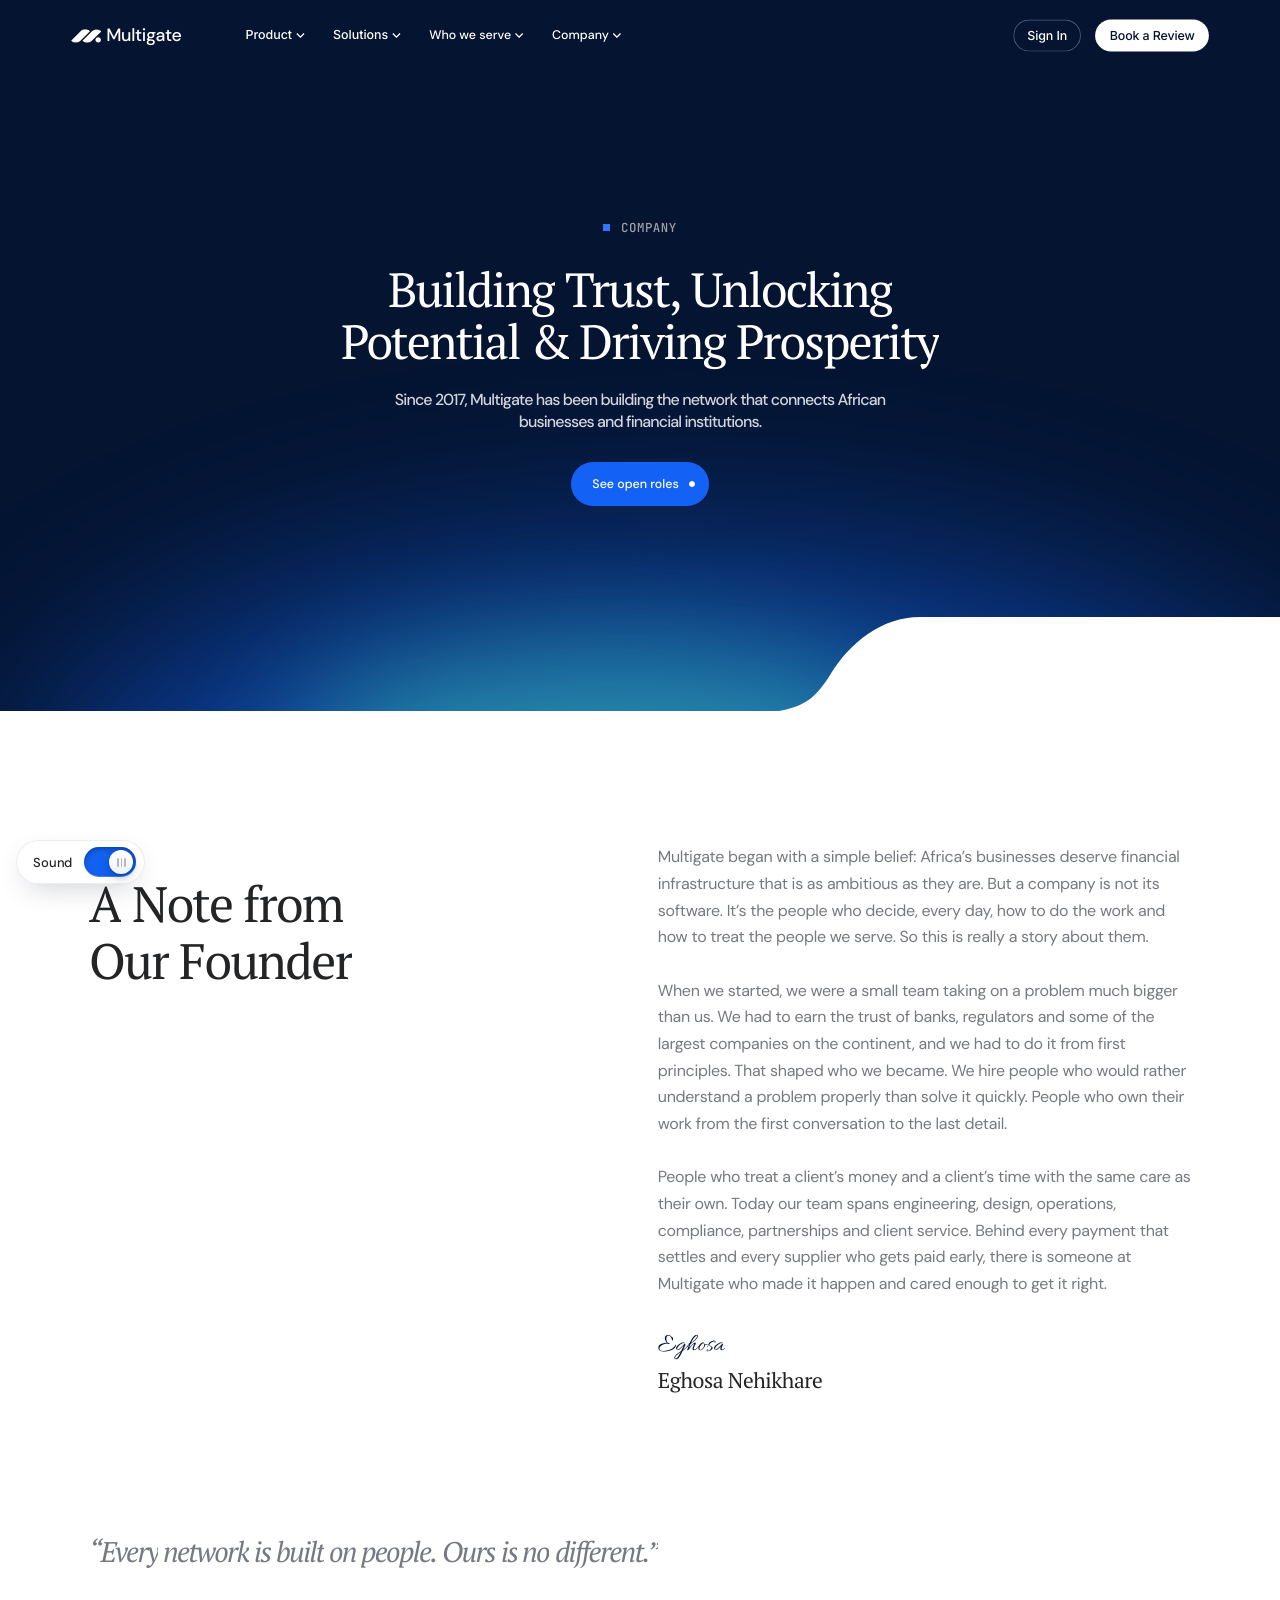
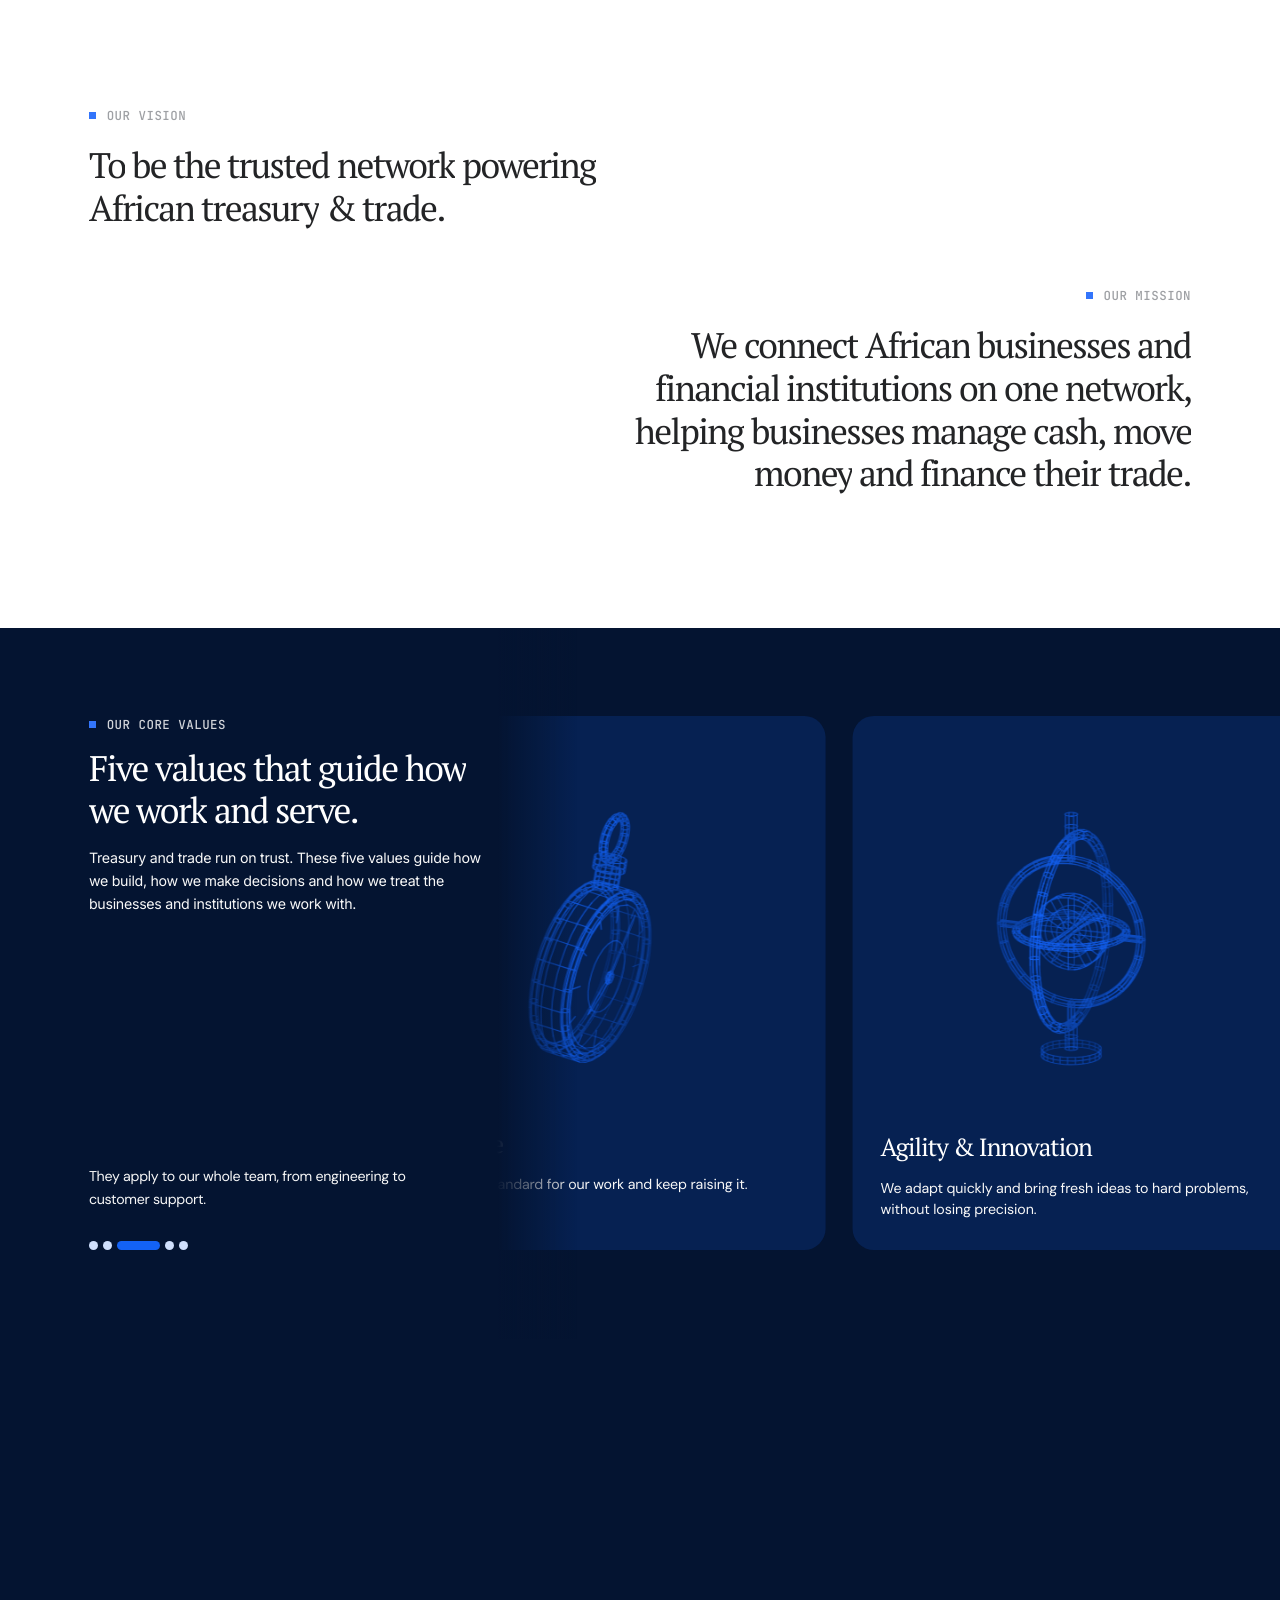
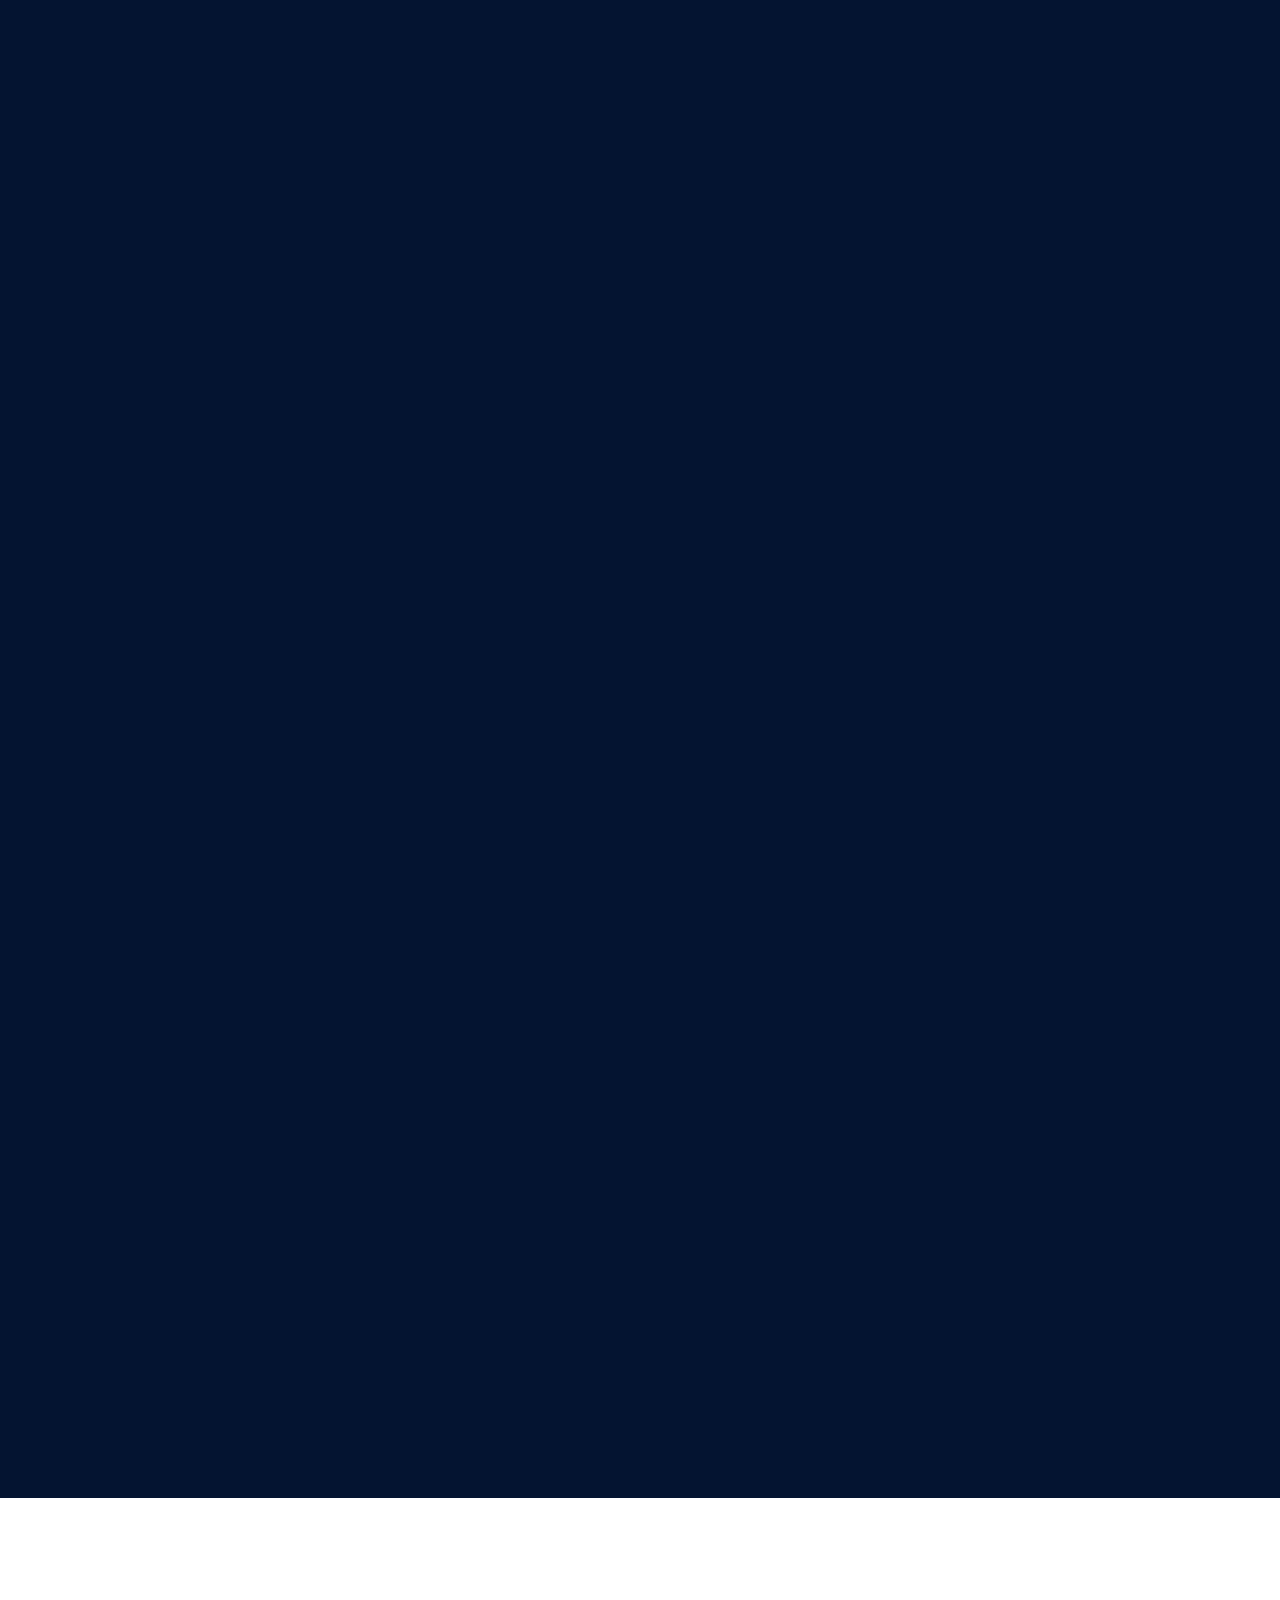
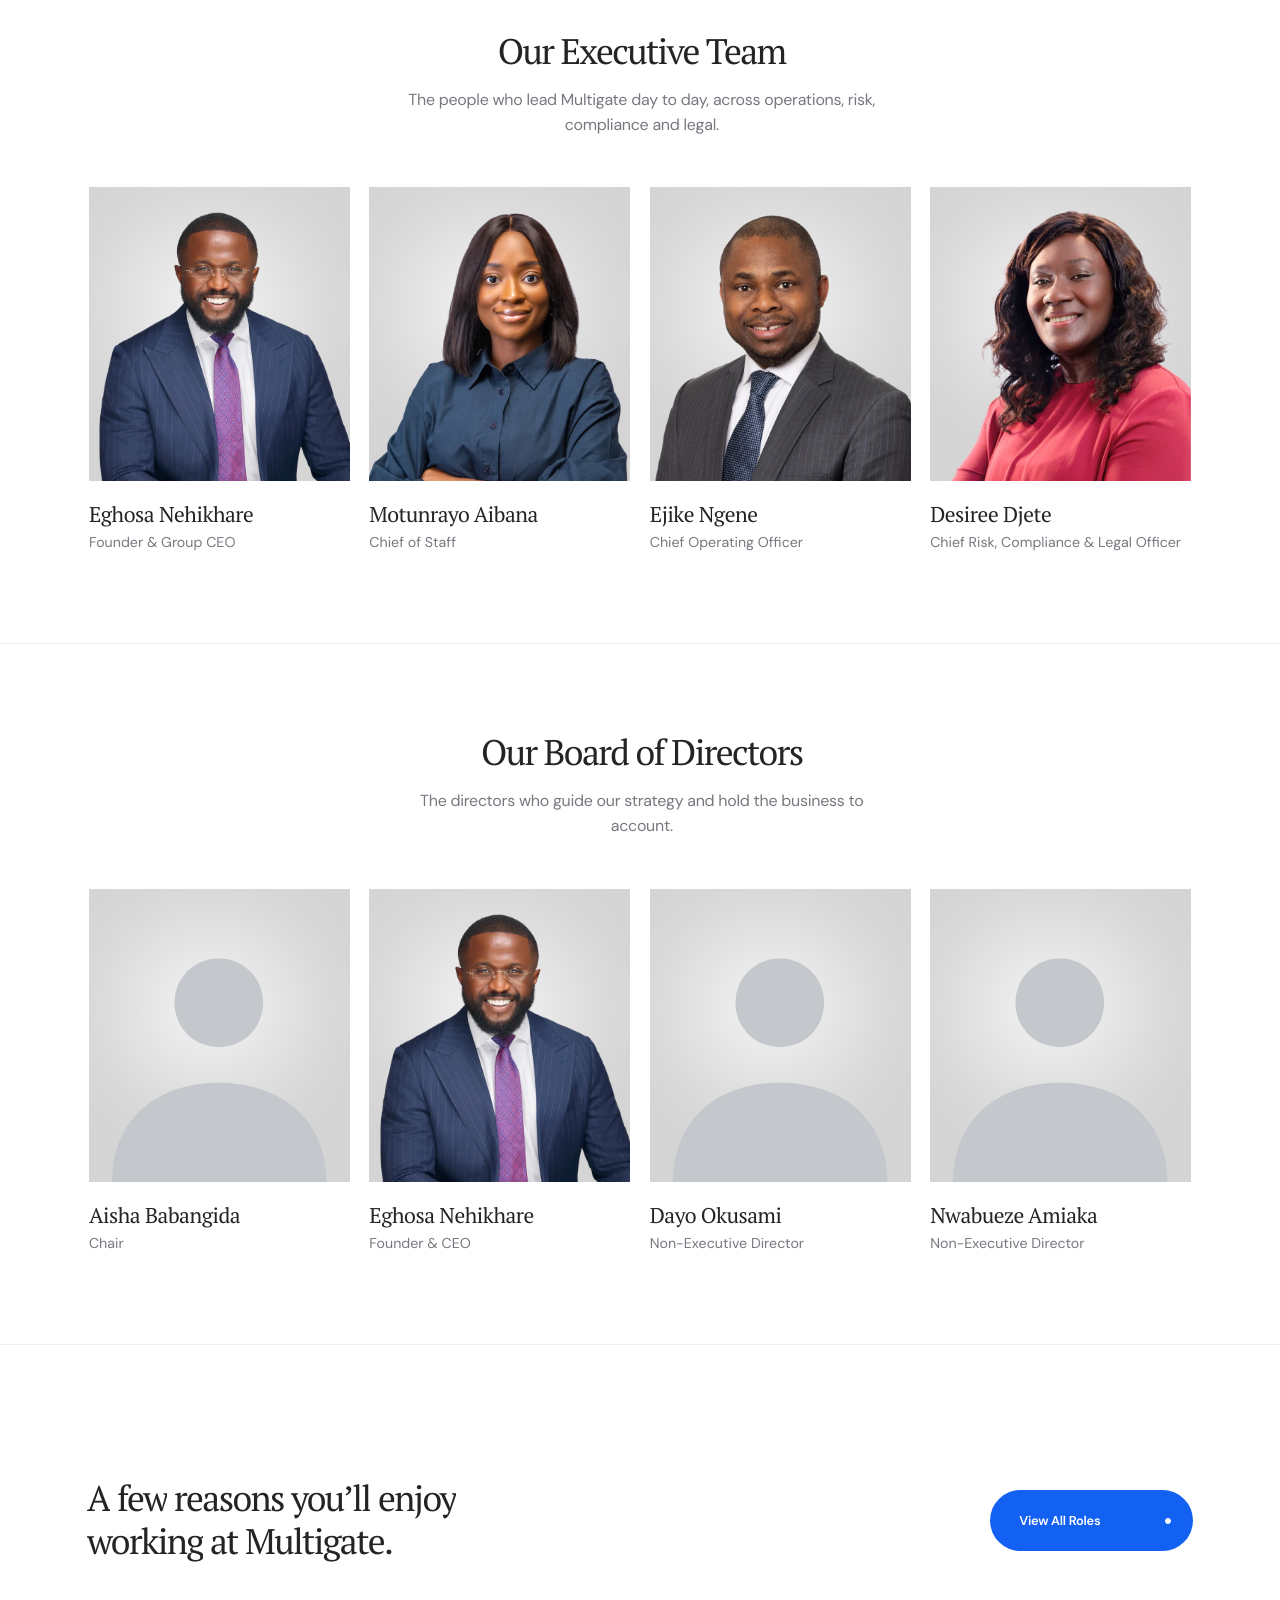
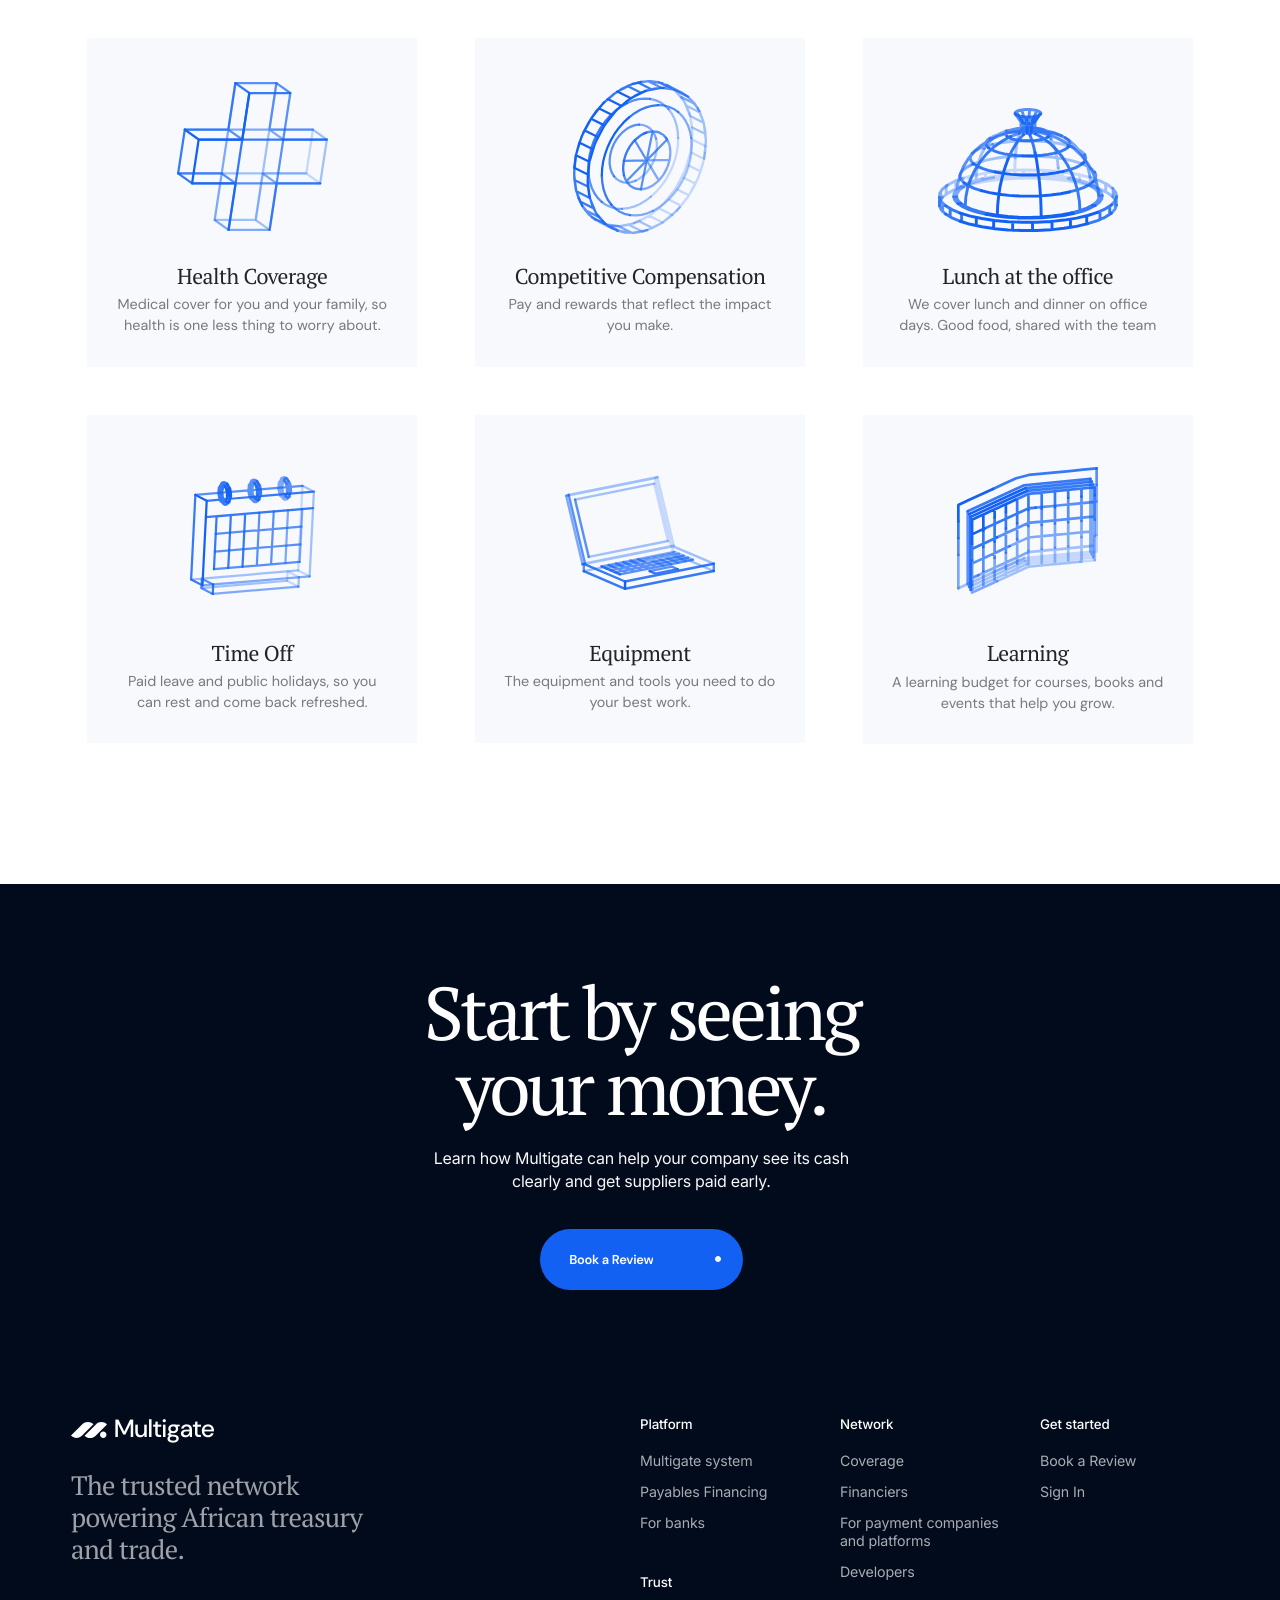
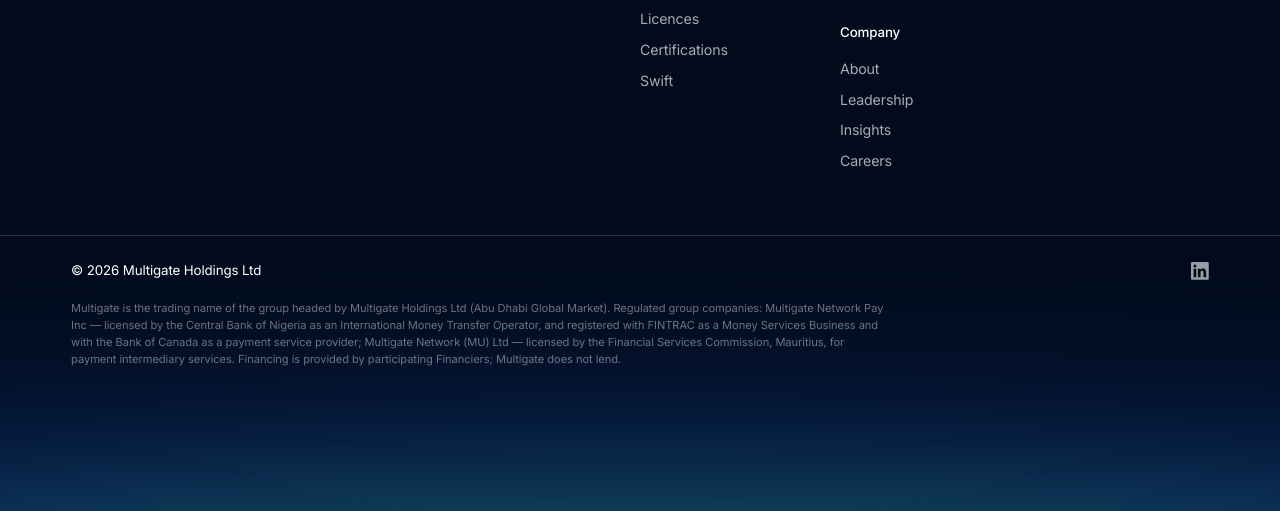
==== commit 2cedd71d: "About page: full-width hairline dividers between the team groups and after the board Co-Authored-By:" ====
--- a/about.html
+++ b/about.html
@@ -81,7 +81,7 @@
 <div class="flex flex-col font-['PT_Serif'] fw-400 justify-center leading-[0] text-[28px] text-white tracking-[-1px] w-full"><p class="leading-[36px] whitespace-nowrap">Empowerment &amp; Ownership</p></div>
 <div class="flex flex-col font-['DM_Sans'] fw-400 justify-center leading-[0] text-[16px] text-[#f8f8f8] tracking-[-0.16px] w-full"><p class="leading-[24px]">Our team members lead in their own areas and take ownership of the results.</p></div></div>
 <div class="absolute left-[108px] overflow-clip size-[300px] top-[82px]"><div class="absolute inset-[7.23%_5.58%_-0.1%_9.23%]"><div class="absolute inset-[-0.13%_-0.15%]"><img alt="" class="block size-full" src="assets/pf/about/v-empower.svg"></div></div></div></div></div></div></div></section>
-<section id="crew" class="pf-sec" style="--h:2552px;background:#fff"><div class="pf-in" style="height:2552px"><div class="absolute left-[100px] top-[150px] w-[1244px] flex flex-col gap-[150px] items-start pf-crewflow"><div class="relative w-[1244px] flex flex-col gap-[150px] items-center shrink-0 pf-team">
+<section id="crew" class="pf-sec" style="--h:2552px;background:#fff"><div class="pf-in" style="height:2552px"><div class="absolute left-[100px] top-[150px] w-[1244px] flex flex-col gap-[150px] items-start pf-crewflow"><div class="relative w-[1244px] flex flex-col gap-[100px] items-center shrink-0 pf-team">
 <div class="flex flex-col gap-[56px] items-center shrink-0 w-full pf-grp"><div class="flex flex-col gap-[16px] items-center text-center w-full"><p class="font-['PT_Serif'] fw-400 text-[40px] leading-[48px] text-[#232426] tracking-[-1.8px]">Our Executive Team</p><p class="font-['DM_Sans'] fw-400 text-[18px] leading-[28px] text-[#76797f] tracking-[-0.3px] max-w-[560px]">The people who lead Multigate day to day, across operations, risk, compliance and legal.</p></div>
 <div class="flex gap-[22px] items-start shrink-0 w-full pf-leads"><div class="flex flex-col gap-[20px] items-start shrink-0 w-[293.491px]"><div class="bg-[#d4d4d4] h-[330.178px] overflow-clip relative shrink-0 w-full">
 <div class="absolute h-[155.31px] left-[46.96px] top-[55.76px] w-[178.296px]"><div class="absolute inset-[-80%_-69.69%]"><img alt="" class="block size-full" src="assets/pf/about/ellipse.svg"></div></div>
@@ -100,6 +100,7 @@
 <div class="absolute h-[393.941px] right-0 rounded-[10.277px] top-[-8.07px] w-[276.615px]"><img alt="Desiree Djete" class="absolute inset-0 object-cover pointer-events-none size-full" src="assets/pf/about/cro.webp"></div></div>
 <div class="flex flex-col gap-[2px] items-start whitespace-nowrap"><div class="flex flex-col font-['PT_Serif'] fw-400 justify-center leading-[0] text-[24px] text-[#232426] tracking-[-0.5px]"><p class="leading-[36px]">Desiree Djete</p></div>
 <p class="font-['DM_Sans'] fw-400 leading-[24px] text-[16px] text-[#76797f]">Chief Risk, Compliance &amp; Legal Officer</p></div></div></div></div>
+<div class="h-px bg-[#eff0f2] shrink-0 pf-hr" style="width:3200px"></div>
 <div class="flex flex-col gap-[56px] items-center shrink-0 w-full pf-grp"><div class="flex flex-col gap-[16px] items-center text-center w-full"><p class="font-['PT_Serif'] fw-400 text-[40px] leading-[48px] text-[#232426] tracking-[-1.8px]">Our Board of Directors</p><p class="font-['DM_Sans'] fw-400 text-[18px] leading-[28px] text-[#76797f] tracking-[-0.3px] max-w-[560px]">The directors who guide our strategy and hold the business to account.</p></div>
 <div class="flex gap-[22px] items-start shrink-0 w-full pf-board"><div class="flex flex-col gap-[20px] items-start shrink-0 w-[293.491px]"><div class="bg-[#d4d4d4] h-[330.178px] overflow-clip relative shrink-0 w-full">
 <div class="absolute h-[155.31px] left-[46.96px] top-[55.76px] w-[178.296px]"><div class="absolute inset-[-80%_-69.69%]"><img alt="" class="block size-full" src="assets/pf/about/ellipse.svg"></div></div><svg class="absolute inset-0 size-full" viewBox="0 0 293.491 330.178" preserveAspectRatio="xMidYMid slice"><circle cx="146" cy="128" r="50" fill="#c4c7cc"/><path d="M26 330.178C26 252 84 218 146 218C208 218 267 252 267 330.178Z" fill="#c4c7cc"/></svg></div>
@@ -114,7 +115,8 @@
 <p class="font-['DM_Sans'] fw-400 leading-[24px] text-[16px] text-[#76797f]">Non-Executive Director</p></div></div><div class="flex flex-col gap-[20px] items-start shrink-0 w-[293.491px]"><div class="bg-[#d4d4d4] h-[330.178px] overflow-clip relative shrink-0 w-full">
 <div class="absolute h-[155.31px] left-[46.96px] top-[55.76px] w-[178.296px]"><div class="absolute inset-[-80%_-69.69%]"><img alt="" class="block size-full" src="assets/pf/about/ellipse.svg"></div></div><svg class="absolute inset-0 size-full" viewBox="0 0 293.491 330.178" preserveAspectRatio="xMidYMid slice"><circle cx="146" cy="128" r="50" fill="#c4c7cc"/><path d="M26 330.178C26 252 84 218 146 218C208 218 267 252 267 330.178Z" fill="#c4c7cc"/></svg></div>
 <div class="flex flex-col gap-[2px] items-start whitespace-nowrap"><div class="flex flex-col font-['PT_Serif'] fw-400 justify-center leading-[0] text-[24px] text-[#232426] tracking-[-0.5px]"><p class="leading-[36px]">Nwabueze Amiaka</p></div>
-<p class="font-['DM_Sans'] fw-400 leading-[24px] text-[16px] text-[#76797f]">Non-Executive Director</p></div></div></div></div></div><div class="relative -ml-[2px] w-[1245px] flex flex-col gap-[83.808px] items-start shrink-0">
+<p class="font-['DM_Sans'] fw-400 leading-[24px] text-[16px] text-[#76797f]">Non-Executive Director</p></div></div></div></div>
+<div class="h-px bg-[#eff0f2] shrink-0 pf-hr" style="width:3200px"></div></div><div class="relative -ml-[2px] w-[1245px] flex flex-col gap-[83.808px] items-start shrink-0">
 <div class="flex items-center justify-between shrink-0 w-[1244px]"><div class="flex flex-col font-['PT_Serif'] fw-400 justify-center leading-[0] text-[40px] text-[#232426] tracking-[-1.8175px] w-[424.088px]"><p class="leading-[48px]">A few reasons you’ll enjoy working at Multigate.</p></div>
 <a href="#" class="bg-[#1261f2] flex items-center justify-between overflow-clip pl-[33.072px] pr-[24.804px] py-[24.804px] rounded-[206.701px] shrink-0 w-[228.404px]"><p class="font-['DM_Sans'] fw-600 leading-[normal] text-[14.469px] text-white tracking-[-0.2894px] whitespace-nowrap">View All Roles</p><div class="relative shrink-0 size-[6.201px]"><img alt="" class="absolute block inset-0 size-full" src="assets/pf/about/p-arrow.svg"></div></a></div>
 <div class="flex flex-col gap-[54.526px] items-start shrink-0 w-full"><div class="flex gap-[64.623px] items-center shrink-0 w-full"><div class="bg-[#f7f9fd] flex flex-col gap-[16.156px] items-center p-[32.311px] shrink-0 w-[371.582px] pf-perk"><div class="overflow-clip relative shrink-0 size-[201.946px]"><div class="absolute inset-[9.17%_8.71%]"><div class="absolute inset-[-0.77%_-0.76%]"><img alt="" class="block size-full" src="assets/pf/about/p-health.svg"></div></div></div>
--- a/assets/pf/about.css
+++ b/assets/pf/about.css
@@ -1 +1 @@
-*,:after,:before{--tw-border-spacing-x:0;--tw-border-spacing-y:0;--tw-translate-x:0;--tw-translate-y:0;--tw-rotate:0;--tw-skew-x:0;--tw-skew-y:0;--tw-scale-x:1;--tw-scale-y:1;--tw-pan-x: ;--tw-pan-y: ;--tw-pinch-zoom: ;--tw-scroll-snap-strictness:proximity;--tw-gradient-from-position: ;--tw-gradient-via-position: ;--tw-gradient-to-position: ;--tw-ordinal: ;--tw-slashed-zero: ;--tw-numeric-figure: ;--tw-numeric-spacing: ;--tw-numeric-fraction: ;--tw-ring-inset: ;--tw-ring-offset-width:0px;--tw-ring-offset-color:#fff;--tw-ring-color:rgba(59,130,246,.5);--tw-ring-offset-shadow:0 0 #0000;--tw-ring-shadow:0 0 #0000;--tw-shadow:0 0 #0000;--tw-shadow-colored:0 0 #0000;--tw-blur: ;--tw-brightness: ;--tw-contrast: ;--tw-grayscale: ;--tw-hue-rotate: ;--tw-invert: ;--tw-saturate: ;--tw-sepia: ;--tw-drop-shadow: ;--tw-backdrop-blur: ;--tw-backdrop-brightness: ;--tw-backdrop-contrast: ;--tw-backdrop-grayscale: ;--tw-backdrop-hue-rotate: ;--tw-backdrop-invert: ;--tw-backdrop-opacity: ;--tw-backdrop-saturate: ;--tw-backdrop-sepia: ;--tw-contain-size: ;--tw-contain-layout: ;--tw-contain-paint: ;--tw-contain-style: }::backdrop{--tw-border-spacing-x:0;--tw-border-spacing-y:0;--tw-translate-x:0;--tw-translate-y:0;--tw-rotate:0;--tw-skew-x:0;--tw-skew-y:0;--tw-scale-x:1;--tw-scale-y:1;--tw-pan-x: ;--tw-pan-y: ;--tw-pinch-zoom: ;--tw-scroll-snap-strictness:proximity;--tw-gradient-from-position: ;--tw-gradient-via-position: ;--tw-gradient-to-position: ;--tw-ordinal: ;--tw-slashed-zero: ;--tw-numeric-figure: ;--tw-numeric-spacing: ;--tw-numeric-fraction: ;--tw-ring-inset: ;--tw-ring-offset-width:0px;--tw-ring-offset-color:#fff;--tw-ring-color:rgba(59,130,246,.5);--tw-ring-offset-shadow:0 0 #0000;--tw-ring-shadow:0 0 #0000;--tw-shadow:0 0 #0000;--tw-shadow-colored:0 0 #0000;--tw-blur: ;--tw-brightness: ;--tw-contrast: ;--tw-grayscale: ;--tw-hue-rotate: ;--tw-invert: ;--tw-saturate: ;--tw-sepia: ;--tw-drop-shadow: ;--tw-backdrop-blur: ;--tw-backdrop-brightness: ;--tw-backdrop-contrast: ;--tw-backdrop-grayscale: ;--tw-backdrop-hue-rotate: ;--tw-backdrop-invert: ;--tw-backdrop-opacity: ;--tw-backdrop-saturate: ;--tw-backdrop-sepia: ;--tw-contain-size: ;--tw-contain-layout: ;--tw-contain-paint: ;--tw-contain-style: }/*! tailwindcss v3.4.17 | MIT License | https://tailwindcss.com*/*,:after,:before{box-sizing:border-box;border:0 solid #e5e7eb}:after,:before{--tw-content:""}:host,html{line-height:1.5;-webkit-text-size-adjust:100%;-moz-tab-size:4;-o-tab-size:4;tab-size:4;font-family:ui-sans-serif,system-ui,sans-serif,Apple Color Emoji,Segoe UI Emoji,Segoe UI Symbol,Noto Color Emoji;font-feature-settings:normal;font-variation-settings:normal;-webkit-tap-highlight-color:transparent}body{margin:0;line-height:inherit}hr{height:0;color:inherit;border-top-width:1px}abbr:where([title]){-webkit-text-decoration:underline dotted;text-decoration:underline dotted}h1,h2,h3,h4,h5,h6{font-size:inherit;font-weight:inherit}a{color:inherit;text-decoration:inherit}b,strong{font-weight:bolder}code,kbd,pre,samp{font-family:ui-monospace,SFMono-Regular,Menlo,Monaco,Consolas,Liberation Mono,Courier New,monospace;font-feature-settings:normal;font-variation-settings:normal;font-size:1em}small{font-size:80%}sub,sup{font-size:75%;line-height:0;position:relative;vertical-align:baseline}sub{bottom:-.25em}sup{top:-.5em}table{text-indent:0;border-color:inherit;border-collapse:collapse}button,input,optgroup,select,textarea{font-family:inherit;font-feature-settings:inherit;font-variation-settings:inherit;font-size:100%;font-weight:inherit;line-height:inherit;letter-spacing:inherit;color:inherit;margin:0;padding:0}button,select{text-transform:none}button,input:where([type=button]),input:where([type=reset]),input:where([type=submit]){-webkit-appearance:button;background-color:transparent;background-image:none}:-moz-focusring{outline:auto}:-moz-ui-invalid{box-shadow:none}progress{vertical-align:baseline}::-webkit-inner-spin-button,::-webkit-outer-spin-button{height:auto}[type=search]{-webkit-appearance:textfield;outline-offset:-2px}::-webkit-search-decoration{-webkit-appearance:none}::-webkit-file-upload-button{-webkit-appearance:button;font:inherit}summary{display:list-item}blockquote,dd,dl,figure,h1,h2,h3,h4,h5,h6,hr,p,pre{margin:0}fieldset{margin:0}fieldset,legend{padding:0}menu,ol,ul{list-style:none;margin:0;padding:0}dialog{padding:0}textarea{resize:vertical}input::-moz-placeholder,textarea::-moz-placeholder{opacity:1;color:#9ca3af}input::placeholder,textarea::placeholder{opacity:1;color:#9ca3af}[role=button],button{cursor:pointer}:disabled{cursor:default}audio,canvas,embed,iframe,img,object,svg,video{display:block;vertical-align:middle}img,video{max-width:100%;height:auto}[hidden]:where(:not([hidden=until-found])){display:none}.pointer-events-none{pointer-events:none}.absolute{position:absolute}.relative{position:relative}.inset-0{inset:0}.inset-\[-0\.13\%_-0\.14\%\]{inset:-.13% -.14%}.inset-\[-0\.13\%_-0\.15\%\]{inset:-.13% -.15%}.inset-\[-0\.15\%_-0\.21\%\]{inset:-.15% -.21%}.inset-\[-0\.2\%\]{inset:-.2%}.inset-\[-0\.74\%_-0\.85\%\]{inset:-.74% -.85%}.inset-\[-0\.77\%_-0\.76\%\]{inset:-.77% -.76%}.inset-\[-0\.96\%_-0\.91\%\]{inset:-.96% -.91%}.inset-\[-1\.08\%_-0\.82\%\]{inset:-1.08% -.82%}.inset-\[-1\.09\%_-0\.98\%\]{inset:-1.09% -.98%}.inset-\[-1\.21\%_-0\.83\%\]{inset:-1.21% -.83%}.inset-\[-34\.62\%_-15\.38\%_-42\.31\%_-15\.38\%\]{inset:-34.62% -15.38% -42.31% -15.38%}.inset-\[-38\.46\%_-15\.38\%\]{inset:-38.46% -15.38%}.inset-\[-59\.09\%_-20\.31\%\]{inset:-59.09% -20.31%}.inset-\[-80\%_-69\.69\%\]{inset:-80% -69.69%}.inset-\[0_-10\.8\%_-14\.91\%_0\]{inset:0 -10.8% -14.91% 0}.inset-\[14\.36\%_18\.21\%_14\.41\%_17\.92\%\]{inset:14.36% 18.21% 14.41% 17.92%}.inset-\[16\%_25\.78\%_42\.81\%_25\.78\%\]{inset:16% 25.78% 42.81% 25.78%}.inset-\[18\.42\%_15\.75\%_16\.38\%_15\.67\%\]{inset:18.42% 15.75% 16.38% 15.67%}.inset-\[18\.5\%_8\.96\%_18\.91\%_9\%\]{inset:18.5% 8.96% 18.91% 9%}.inset-\[24\.87\%_6\.02\%_5\.7\%_6\.25\%\]{inset:24.87% 6.02% 5.7% 6.25%}.inset-\[3\.45\%_10\.85\%_2\.23\%_1\.48\%\]{inset:3.45% 10.85% 2.23% 1.48%}.inset-\[44\.11\%_0_55\.82\%_2\.08\%\]{inset:44.11% 0 55.82% 2.08%}.inset-\[44\.12\%_-8\.7\%_-18\.01\%_108\.63\%\]{inset:44.12% -8.7% -18.01% 108.63%}.inset-\[44\.12\%_26\.88\%_26\.76\%_73\.05\%\]{inset:44.12% 26.88% 26.76% 73.05%}.inset-\[44\.12\%_44\.61\%_26\.76\%_55\.33\%\]{inset:44.12% 44.61% 26.76% 55.33%}.inset-\[44\.12\%_62\.33\%_26\.76\%_37\.6\%\]{inset:44.12% 62.33% 26.76% 37.6%}.inset-\[44\.12\%_80\.06\%_26\.76\%_19\.87\%\]{inset:44.12% 80.06% 26.76% 19.87%}.inset-\[44\.12\%_97\.83\%_-18\.01\%_2\.11\%\]{inset:44.12% 97.83% -18.01% 2.11%}.inset-\[50\.37\%_94\.71\%_49\.09\%_4\.81\%\]{inset:50.37% 94.71% 49.09% 4.81%}.inset-\[7\.23\%_5\.58\%_-0\.1\%_9\.23\%\]{inset:7.23% 5.58% -.1% 9.23%}.inset-\[7\.71\%_13\.25\%\]{inset:7.71% 13.25%}.inset-\[73\.15\%_-8\.66\%_26\.78\%_2\.15\%\]{inset:73.15% -8.66% 26.78% 2.15%}.inset-\[9\.17\%_8\.71\%\]{inset:9.17% 8.71%}.inset-\[9\.42\%_19\.98\%_7\.1\%_19\.98\%\]{inset:9.42% 19.98% 7.1% 19.98%}.inset-\[9\.67\%_22\.67\%_7\.95\%_17\.95\%\]{inset:9.67% 22.67% 7.95% 17.95%}.inset-\[95\.08\%_-8\.63\%_4\.84\%_2\.17\%\]{inset:95.08% -8.63% 4.84% 2.17%}.inset-\[99\.91\%_-8\.63\%_0\.01\%_2\.17\%\]{inset:99.91% -8.63% .01% 2.17%}.bottom-0{bottom:0}.left-0{left:0}.left-\[100px\]{left:100px}.left-\[1084\.2px\]{left:1084.2px}.left-\[108px\]{left:108px}.left-\[1094\.2px\]{left:1094.2px}.left-\[325\.6px\]{left:325.6px}.left-\[331px\]{left:331px}.left-\[380px\]{left:380px}.left-\[432px\]{left:432px}.left-\[43px\]{left:43px}.left-\[46\.96px\]{left:46.96px}.left-\[581\.8px\]{left:581.8px}.left-\[59\.4px\]{left:59.4px}.left-\[63px\]{left:63px}.left-\[69\.4px\]{left:69.4px}.left-\[72px\]{left:72px}.left-\[836px\]{left:836px}.left-\[838px\]{left:838px}.left-\[83px\]{left:83px}.right-0{right:0}.right-\[-14\.67px\]{right:-14.67px}.right-\[-19\.59px\]{right:-19.59px}.right-\[-63\.44px\]{right:-63.44px}.top-0{top:0}.top-\[-10\.27px\]{top:-10.27px}.top-\[-8\.07px\]{top:-8.07px}.top-\[100px\]{top:100px}.top-\[104px\]{top:104px}.top-\[1163px\]{top:1163px}.top-\[1240px\]{top:1240px}.top-\[150px\]{top:150px}.top-\[16\.88px\]{top:16.88px}.top-\[246px\]{top:246px}.top-\[55\.76px\]{top:55.76px}.top-\[56px\]{top:56px}.top-\[59px\]{top:59px}.top-\[627px\]{top:627px}.top-\[644\.3px\]{top:644.3px}.top-\[671\.5px\]{top:671.5px}.top-\[688\.6px\]{top:688.6px}.top-\[694px\]{top:694px}.top-\[731\.3px\]{top:731.3px}.top-\[734px\]{top:734px}.top-\[774\.1px\]{top:774.1px}.top-\[816\.8px\]{top:816.8px}.top-\[82px\]{top:82px}.top-\[841\.6px\]{top:841.6px}.top-\[85px\]{top:85px}.top-\[966px\]{top:966px}.z-10{z-index:10}.z-\[3\]{z-index:3}.-ml-\[2px\]{margin-left:-2px}.mb-0{margin-bottom:0}.block{display:block}.flex{display:flex}.size-\[10px\]{width:10px;height:10px}.size-\[201\.946px\]{width:201.946px;height:201.946px}.size-\[300px\]{width:300px;height:300px}.size-\[350px\]{width:350px;height:350px}.size-\[6\.201px\]{width:6.201px;height:6.201px}.size-\[6px\]{width:6px;height:6px}.size-\[8px\]{width:8px;height:8px}.size-full{width:100%;height:100%}.h-\[108px\]{height:108px}.h-\[10px\]{height:10px}.h-\[132px\]{height:132px}.h-\[136px\]{height:136px}.h-\[155\.31px\]{height:155.31px}.h-\[15px\]{height:15px}.h-\[194\.878px\]{height:194.878px}.h-\[195\.888px\]{height:195.888px}.h-\[245\.215px\]{height:245.215px}.h-\[313\.577px\]{height:313.577px}.h-\[330\.178px\]{height:330.178px}.h-\[36px\]{height:36px}.h-\[393\.941px\]{height:393.941px}.h-\[459\.078px\]{height:459.078px}.h-\[520px\]{height:520px}.h-\[526\.083px\]{height:526.083px}.h-\[558px\]{height:558px}.h-\[579\.6px\]{height:579.6px}.h-\[600px\]{height:600px}.h-\[622px\]{height:622px}.h-\[6px\]{height:6px}.w-\[10px\]{width:10px}.w-\[1240px\]{width:1240px}.w-\[1244px\]{width:1244px}.w-\[1245px\]{width:1245px}.w-\[1300px\]{width:1300px}.w-\[1340px\]{width:1340px}.w-\[1440px\]{width:1440px}.w-\[1449px\]{width:1449px}.w-\[178\.296px\]{width:178.296px}.w-\[201\.2px\]{width:201.2px}.w-\[226\.18px\]{width:226.18px}.w-\[228\.404px\]{width:228.404px}.w-\[242\.336px\]{width:242.336px}.w-\[250px\]{width:250px}.w-\[276\.615px\]{width:276.615px}.w-\[293\.491px\]{width:293.491px}.w-\[306\.959px\]{width:306.959px}.w-\[318\.223px\]{width:318.223px}.w-\[323\.574px\]{width:323.574px}.w-\[33\.5px\]{width:33.5px}.w-\[371\.582px\]{width:371.582px}.w-\[372px\]{width:372px}.w-\[419px\]{width:419px}.w-\[420\.764px\]{width:420.764px}.w-\[424\.088px\]{width:424.088px}.w-\[458px\]{width:458px}.w-\[459px\]{width:459px}.w-\[469px\]{width:469px}.w-\[48px\]{width:48px}.w-\[516px\]{width:516px}.w-\[579px\]{width:579px}.w-\[590px\]{width:590px}.w-\[600px\]{width:600px}.w-\[604px\]{width:604px}.w-\[652px\]{width:652px}.w-\[680px\]{width:680px}.w-\[713\.354px\]{width:713.354px}.w-\[736px\]{width:736px}.w-\[min-content\]{width:-moz-min-content;width:min-content}.w-full{width:100%}.min-w-full{min-width:100%}.min-w-px{min-width:1px}.max-w-\[560px\]{max-width:560px}.max-w-none{max-width:none}.flex-\[1_0_0\]{flex:1 0 0}.shrink-0{flex-shrink:0}.grow{flex-grow:1}.flex-col{flex-direction:column}.content-stretch{align-content:stretch}.items-start{align-items:flex-start}.items-end{align-items:flex-end}.items-center{align-items:center}.justify-end{justify-content:flex-end}.justify-center{justify-content:center}.justify-between{justify-content:space-between}.gap-\[12px\]{gap:12px}.gap-\[150px\]{gap:150px}.gap-\[16\.156px\]{gap:16.156px}.gap-\[16px\]{gap:16px}.gap-\[2\.019px\]{gap:2.019px}.gap-\[20px\]{gap:20px}.gap-\[22px\]{gap:22px}.gap-\[23\.224px\]{gap:23.224px}.gap-\[24px\]{gap:24px}.gap-\[2px\]{gap:2px}.gap-\[30px\]{gap:30px}.gap-\[32px\]{gap:32px}.gap-\[40px\]{gap:40px}.gap-\[4px\]{gap:4px}.gap-\[54\.526px\]{gap:54.526px}.gap-\[56px\]{gap:56px}.gap-\[64\.623px\]{gap:64.623px}.gap-\[64px\]{gap:64px}.gap-\[6px\]{gap:6px}.gap-\[80px\]{gap:80px}.gap-\[83\.808px\]{gap:83.808px}.overflow-clip{overflow:clip}.whitespace-nowrap{white-space:nowrap}.whitespace-pre{white-space:pre}.whitespace-pre-wrap{white-space:pre-wrap}.rounded-\[10\.277px\]{border-radius:10.277px}.rounded-\[200px\]{border-radius:200px}.rounded-\[206\.701px\]{border-radius:206.701px}.rounded-\[24px\]{border-radius:24px}.rounded-\[8px\]{border-radius:8px}.rounded-\[900px\]{border-radius:900px}.border-b{border-bottom-width:1px}.border-solid{border-style:solid}.border-\[\#eff0f2\]{--tw-border-opacity:1;border-color:rgb(239 240 242/var(--tw-border-opacity,1))}.bg-\[\#041431\]{--tw-bg-opacity:1;background-color:rgb(4 20 49/var(--tw-bg-opacity,1))}.bg-\[\#062152\]{--tw-bg-opacity:1;background-color:rgb(6 33 82/var(--tw-bg-opacity,1))}.bg-\[\#1261f2\]{--tw-bg-opacity:1;background-color:rgb(18 97 242/var(--tw-bg-opacity,1))}.bg-\[\#1362f5\]{--tw-bg-opacity:1;background-color:rgb(19 98 245/var(--tw-bg-opacity,1))}.bg-\[\#3375fb\]{--tw-bg-opacity:1;background-color:rgb(51 117 251/var(--tw-bg-opacity,1))}.bg-\[\#d0e0fd\]{--tw-bg-opacity:1;background-color:rgb(208 224 253/var(--tw-bg-opacity,1))}.bg-\[\#d4d4d4\]{--tw-bg-opacity:1;background-color:rgb(212 212 212/var(--tw-bg-opacity,1))}.bg-\[\#f7f9fd\]{--tw-bg-opacity:1;background-color:rgb(247 249 253/var(--tw-bg-opacity,1))}.bg-\[\#f8f8f8\]{--tw-bg-opacity:1;background-color:rgb(248 248 248/var(--tw-bg-opacity,1))}.bg-white{--tw-bg-opacity:1;background-color:rgb(255 255 255/var(--tw-bg-opacity,1))}.object-cover{-o-object-fit:cover;object-fit:cover}.p-\[32\.311px\]{padding:32.311px}.px-\[100px\]{padding-left:100px;padding-right:100px}.px-\[10px\]{padding-left:10px;padding-right:10px}.px-\[16px\]{padding-left:16px;padding-right:16px}.px-\[32px\]{padding-left:32px;padding-right:32px}.py-\[16px\]{padding-top:16px;padding-bottom:16px}.py-\[22px\]{padding-top:22px;padding-bottom:22px}.py-\[24\.804px\]{padding-top:24.804px;padding-bottom:24.804px}.py-\[8px\]{padding-top:8px;padding-bottom:8px}.pb-\[32px\]{padding-bottom:32px}.pl-\[24px\]{padding-left:24px}.pl-\[33\.072px\]{padding-left:33.072px}.pl-\[62px\]{padding-left:62px}.pr-\[16px\]{padding-right:16px}.pr-\[24\.804px\]{padding-right:24.804px}.text-center{text-align:center}.text-right{text-align:right}.font-\[\'Allura\'\]{font-family:Allura}.font-\[\'DM_Sans\'\]{font-family:DM Sans}.font-\[\'Inter\'\]{font-family:Inter}.font-\[\'JetBrains_Mono\'\]{font-family:JetBrains Mono}.font-\[\'PT_Serif\'\]{font-family:"PT Serif"}.text-\[12\.5px\]{font-size:12.5px}.text-\[13\.5px\]{font-size:13.5px}.text-\[14\.469px\]{font-size:14.469px}.text-\[14px\]{font-size:14px}.text-\[15px\]{font-size:15px}.text-\[16\.156px\]{font-size:16.156px}.text-\[16\.5px\]{font-size:16.5px}.text-\[16px\]{font-size:16px}.text-\[18px\]{font-size:18px}.text-\[20px\]{font-size:20px}.text-\[24\.234px\]{font-size:24.234px}.text-\[24px\]{font-size:24px}.text-\[28\.206px\]{font-size:28.206px}.text-\[28px\]{font-size:28px}.text-\[32px\]{font-size:32px}.text-\[40px\]{font-size:40px}.text-\[54px\]{font-size:54px}.text-\[56px\]{font-size:56px}.text-\[84px\]{font-size:84px}.font-normal{font-weight:400}.font-semibold{font-weight:600}.uppercase{text-transform:uppercase}.italic{font-style:italic}.not-italic{font-style:normal}.leading-\[0\]{line-height:0}.leading-\[1\.4\]{line-height:1.4}.leading-\[16\.9px\]{line-height:16.9px}.leading-\[18\.8px\]{line-height:18.8px}.leading-\[20\.3px\]{line-height:20.3px}.leading-\[20px\]{line-height:20px}.leading-\[22\.5px\]{line-height:22.5px}.leading-\[24\.234px\]{line-height:24.234px}.leading-\[24\.8px\]{line-height:24.8px}.leading-\[24px\]{line-height:24px}.leading-\[26px\]{line-height:26px}.leading-\[28px\]{line-height:28px}.leading-\[30px\]{line-height:30px}.leading-\[32px\]{line-height:32px}.leading-\[36\.35px\]{line-height:36.35px}.leading-\[36px\]{line-height:36px}.leading-\[48px\]{line-height:48px}.leading-\[58px\]{line-height:58px}.leading-\[64px\]{line-height:64px}.leading-\[84px\]{line-height:84px}.leading-\[normal\]{line-height:normal}.leading-none{line-height:1}.tracking-\[-0\.14px\]{letter-spacing:-.14px}.tracking-\[-0\.16px\]{letter-spacing:-.16px}.tracking-\[-0\.2894px\]{letter-spacing:-.2894px}.tracking-\[-0\.32px\]{letter-spacing:-.32px}.tracking-\[-0\.3px\]{letter-spacing:-.3px}.tracking-\[-0\.409px\]{letter-spacing:-.409px}.tracking-\[-0\.445px\]{letter-spacing:-.445px}.tracking-\[-0\.469px\]{letter-spacing:-.469px}.tracking-\[-0\.481px\]{letter-spacing:-.481px}.tracking-\[-0\.4px\]{letter-spacing:-.4px}.tracking-\[-0\.5049px\]{letter-spacing:-.5049px}.tracking-\[-0\.5px\]{letter-spacing:-.5px}.tracking-\[-1\.8175px\]{letter-spacing:-1.8175px}.tracking-\[-1\.8px\]{letter-spacing:-1.8px}.tracking-\[-1px\]{letter-spacing:-1px}.tracking-\[-2px\]{letter-spacing:-2px}.tracking-\[-4px\]{letter-spacing:-4px}.tracking-\[0\.56px\]{letter-spacing:.56px}.tracking-\[0\.75px\]{letter-spacing:.75px}.text-\[\#041431\]{--tw-text-opacity:1;color:rgb(4 20 49/var(--tw-text-opacity,1))}.text-\[\#232426\]{--tw-text-opacity:1;color:rgb(35 36 38/var(--tw-text-opacity,1))}.text-\[\#76797f\]{--tw-text-opacity:1;color:rgb(118 121 127/var(--tw-text-opacity,1))}.text-\[\#9ea0a4\]{--tw-text-opacity:1;color:rgb(158 160 164/var(--tw-text-opacity,1))}.text-\[\#f8f8f8\]{--tw-text-opacity:1;color:rgb(248 248 248/var(--tw-text-opacity,1))}.text-\[\#fcfcfc\]{--tw-text-opacity:1;color:rgb(252 252 252/var(--tw-text-opacity,1))}.text-\[rgba\(0\2c 0\2c 0\2c 0\.82\)\]{color:rgba(0,0,0,.82)}.text-\[rgba\(255\2c 255\2c 255\2c 0\.55\)\]{color:hsla(0,0%,100%,.55)}.text-\[rgba\(255\2c 255\2c 255\2c 0\.62\)\]{color:hsla(0,0%,100%,.62)}.text-\[rgba\(255\2c 255\2c 255\2c 0\.7\)\]{color:hsla(0,0%,100%,.7)}.text-\[rgba\(255\2c 255\2c 255\2c 0\.82\)\]{color:hsla(0,0%,100%,.82)}.text-white{--tw-text-opacity:1;color:rgb(255 255 255/var(--tw-text-opacity,1))}body,html{margin:0;background:#fff;-webkit-font-smoothing:antialiased;text-rendering:geometricPrecision}body{font-family:DM Sans,system-ui,sans-serif;overflow-x:hidden}.fw-100{font-weight:100}.fw-200{font-weight:200}.fw-300{font-weight:300}.fw-400{font-weight:400}.fw-500{font-weight:500}.fw-600{font-weight:600}.fw-700{font-weight:700}.fw-800{font-weight:800}.pf-sec{width:100%;overflow:clip}.pf-in,.pf-sec{position:relative}.pf-in{width:1440px;margin:0 auto;transform-origin:0 0}img{max-width:none}#mission{margin-top:-1px;z-index:1}#mission .pf-in{box-shadow:0 -1px 0 #091832}.pf-vl:before{right:0;width:3000px;background:#041431}.pf-vl:after,.pf-vl:before{content:"";position:absolute;top:-100px;bottom:-100px;z-index:-1}.pf-vl:after{left:100%;width:90px;background:linear-gradient(90deg,#041431,rgba(4,20,49,0));pointer-events:none}.pf-board img,.pf-leads img{transition:transform 1.1s cubic-bezier(.2,.7,.2,1);transform-origin:50% 100%}.pf-board>div:hover img,.pf-leads>div:hover img{transform:scale(1.035)}.pf-perk{transition:transform .7s cubic-bezier(.2,.7,.2,1),background-color .5s}.pf-perk:hover{transform:translateY(-6px);background-color:#eef4ff}.pf-perk img{transition:transform .9s cubic-bezier(.2,.7,.2,1)}.pf-perk:hover img{transform:translateY(-5px) scale(1.03)}.pf-people>div p:first-child{transition:color .3s}.pf-people>div:hover p:first-child{color:#1362f5}.pf-seg{position:relative;display:inline-grid;grid-template-columns:1fr 1fr;padding:4px;border-radius:999px;background:#f1f3f6}.pf-seg:before{content:"";position:absolute;top:4px;bottom:4px;left:4px;width:calc(50% - 4px);border-radius:999px;background:#fff;box-shadow:0 1px 2px rgba(4,20,49,.1),0 6px 16px -6px rgba(4,20,49,.22);transition:transform .55s cubic-bezier(.2,.7,.2,1)}.pf-seg[data-on="1"]:before{transform:translateX(100%)}.pf-seg button{position:relative;z-index:1;height:46px;min-width:236px;padding:0 24px;border:0;background:none;font:500 15px/1 DM Sans,sans-serif;letter-spacing:-.01em;color:#76797f;cursor:pointer;transition:color .3s;border-radius:999px;white-space:nowrap}.pf-seg button:hover{color:#232426}.pf-seg button[aria-selected=true]{color:#041431}.pf-seg button:focus-visible{outline:2px solid #1362f5;outline-offset:2px}.pf-panels{position:relative;transition:height .65s cubic-bezier(.2,.7,.2,1)}.pf-panel{position:absolute;left:0;top:0;width:100%;opacity:0;visibility:hidden;pointer-events:none;transition:opacity .3s,visibility 0s .3s}.pf-panel.on{opacity:1;visibility:visible;pointer-events:auto;transition:opacity .5s .12s,visibility 0s}+*,:after,:before{--tw-border-spacing-x:0;--tw-border-spacing-y:0;--tw-translate-x:0;--tw-translate-y:0;--tw-rotate:0;--tw-skew-x:0;--tw-skew-y:0;--tw-scale-x:1;--tw-scale-y:1;--tw-pan-x: ;--tw-pan-y: ;--tw-pinch-zoom: ;--tw-scroll-snap-strictness:proximity;--tw-gradient-from-position: ;--tw-gradient-via-position: ;--tw-gradient-to-position: ;--tw-ordinal: ;--tw-slashed-zero: ;--tw-numeric-figure: ;--tw-numeric-spacing: ;--tw-numeric-fraction: ;--tw-ring-inset: ;--tw-ring-offset-width:0px;--tw-ring-offset-color:#fff;--tw-ring-color:rgba(59,130,246,.5);--tw-ring-offset-shadow:0 0 #0000;--tw-ring-shadow:0 0 #0000;--tw-shadow:0 0 #0000;--tw-shadow-colored:0 0 #0000;--tw-blur: ;--tw-brightness: ;--tw-contrast: ;--tw-grayscale: ;--tw-hue-rotate: ;--tw-invert: ;--tw-saturate: ;--tw-sepia: ;--tw-drop-shadow: ;--tw-backdrop-blur: ;--tw-backdrop-brightness: ;--tw-backdrop-contrast: ;--tw-backdrop-grayscale: ;--tw-backdrop-hue-rotate: ;--tw-backdrop-invert: ;--tw-backdrop-opacity: ;--tw-backdrop-saturate: ;--tw-backdrop-sepia: ;--tw-contain-size: ;--tw-contain-layout: ;--tw-contain-paint: ;--tw-contain-style: }::backdrop{--tw-border-spacing-x:0;--tw-border-spacing-y:0;--tw-translate-x:0;--tw-translate-y:0;--tw-rotate:0;--tw-skew-x:0;--tw-skew-y:0;--tw-scale-x:1;--tw-scale-y:1;--tw-pan-x: ;--tw-pan-y: ;--tw-pinch-zoom: ;--tw-scroll-snap-strictness:proximity;--tw-gradient-from-position: ;--tw-gradient-via-position: ;--tw-gradient-to-position: ;--tw-ordinal: ;--tw-slashed-zero: ;--tw-numeric-figure: ;--tw-numeric-spacing: ;--tw-numeric-fraction: ;--tw-ring-inset: ;--tw-ring-offset-width:0px;--tw-ring-offset-color:#fff;--tw-ring-color:rgba(59,130,246,.5);--tw-ring-offset-shadow:0 0 #0000;--tw-ring-shadow:0 0 #0000;--tw-shadow:0 0 #0000;--tw-shadow-colored:0 0 #0000;--tw-blur: ;--tw-brightness: ;--tw-contrast: ;--tw-grayscale: ;--tw-hue-rotate: ;--tw-invert: ;--tw-saturate: ;--tw-sepia: ;--tw-drop-shadow: ;--tw-backdrop-blur: ;--tw-backdrop-brightness: ;--tw-backdrop-contrast: ;--tw-backdrop-grayscale: ;--tw-backdrop-hue-rotate: ;--tw-backdrop-invert: ;--tw-backdrop-opacity: ;--tw-backdrop-saturate: ;--tw-backdrop-sepia: ;--tw-contain-size: ;--tw-contain-layout: ;--tw-contain-paint: ;--tw-contain-style: }/*! tailwindcss v3.4.17 | MIT License | https://tailwindcss.com*/*,:after,:before{box-sizing:border-box;border:0 solid #e5e7eb}:after,:before{--tw-content:""}:host,html{line-height:1.5;-webkit-text-size-adjust:100%;-moz-tab-size:4;-o-tab-size:4;tab-size:4;font-family:ui-sans-serif,system-ui,sans-serif,Apple Color Emoji,Segoe UI Emoji,Segoe UI Symbol,Noto Color Emoji;font-feature-settings:normal;font-variation-settings:normal;-webkit-tap-highlight-color:transparent}body{margin:0;line-height:inherit}hr{height:0;color:inherit;border-top-width:1px}abbr:where([title]){-webkit-text-decoration:underline dotted;text-decoration:underline dotted}h1,h2,h3,h4,h5,h6{font-size:inherit;font-weight:inherit}a{color:inherit;text-decoration:inherit}b,strong{font-weight:bolder}code,kbd,pre,samp{font-family:ui-monospace,SFMono-Regular,Menlo,Monaco,Consolas,Liberation Mono,Courier New,monospace;font-feature-settings:normal;font-variation-settings:normal;font-size:1em}small{font-size:80%}sub,sup{font-size:75%;line-height:0;position:relative;vertical-align:baseline}sub{bottom:-.25em}sup{top:-.5em}table{text-indent:0;border-color:inherit;border-collapse:collapse}button,input,optgroup,select,textarea{font-family:inherit;font-feature-settings:inherit;font-variation-settings:inherit;font-size:100%;font-weight:inherit;line-height:inherit;letter-spacing:inherit;color:inherit;margin:0;padding:0}button,select{text-transform:none}button,input:where([type=button]),input:where([type=reset]),input:where([type=submit]){-webkit-appearance:button;background-color:transparent;background-image:none}:-moz-focusring{outline:auto}:-moz-ui-invalid{box-shadow:none}progress{vertical-align:baseline}::-webkit-inner-spin-button,::-webkit-outer-spin-button{height:auto}[type=search]{-webkit-appearance:textfield;outline-offset:-2px}::-webkit-search-decoration{-webkit-appearance:none}::-webkit-file-upload-button{-webkit-appearance:button;font:inherit}summary{display:list-item}blockquote,dd,dl,figure,h1,h2,h3,h4,h5,h6,hr,p,pre{margin:0}fieldset{margin:0}fieldset,legend{padding:0}menu,ol,ul{list-style:none;margin:0;padding:0}dialog{padding:0}textarea{resize:vertical}input::-moz-placeholder,textarea::-moz-placeholder{opacity:1;color:#9ca3af}input::placeholder,textarea::placeholder{opacity:1;color:#9ca3af}[role=button],button{cursor:pointer}:disabled{cursor:default}audio,canvas,embed,iframe,img,object,svg,video{display:block;vertical-align:middle}img,video{max-width:100%;height:auto}[hidden]:where(:not([hidden=until-found])){display:none}.pointer-events-none{pointer-events:none}.absolute{position:absolute}.relative{position:relative}.inset-0{inset:0}.inset-\[-0\.13\%_-0\.14\%\]{inset:-.13% -.14%}.inset-\[-0\.13\%_-0\.15\%\]{inset:-.13% -.15%}.inset-\[-0\.15\%_-0\.21\%\]{inset:-.15% -.21%}.inset-\[-0\.2\%\]{inset:-.2%}.inset-\[-0\.74\%_-0\.85\%\]{inset:-.74% -.85%}.inset-\[-0\.77\%_-0\.76\%\]{inset:-.77% -.76%}.inset-\[-0\.96\%_-0\.91\%\]{inset:-.96% -.91%}.inset-\[-1\.08\%_-0\.82\%\]{inset:-1.08% -.82%}.inset-\[-1\.09\%_-0\.98\%\]{inset:-1.09% -.98%}.inset-\[-1\.21\%_-0\.83\%\]{inset:-1.21% -.83%}.inset-\[-34\.62\%_-15\.38\%_-42\.31\%_-15\.38\%\]{inset:-34.62% -15.38% -42.31% -15.38%}.inset-\[-38\.46\%_-15\.38\%\]{inset:-38.46% -15.38%}.inset-\[-59\.09\%_-20\.31\%\]{inset:-59.09% -20.31%}.inset-\[-80\%_-69\.69\%\]{inset:-80% -69.69%}.inset-\[0_-10\.8\%_-14\.91\%_0\]{inset:0 -10.8% -14.91% 0}.inset-\[14\.36\%_18\.21\%_14\.41\%_17\.92\%\]{inset:14.36% 18.21% 14.41% 17.92%}.inset-\[16\%_25\.78\%_42\.81\%_25\.78\%\]{inset:16% 25.78% 42.81% 25.78%}.inset-\[18\.42\%_15\.75\%_16\.38\%_15\.67\%\]{inset:18.42% 15.75% 16.38% 15.67%}.inset-\[18\.5\%_8\.96\%_18\.91\%_9\%\]{inset:18.5% 8.96% 18.91% 9%}.inset-\[24\.87\%_6\.02\%_5\.7\%_6\.25\%\]{inset:24.87% 6.02% 5.7% 6.25%}.inset-\[3\.45\%_10\.85\%_2\.23\%_1\.48\%\]{inset:3.45% 10.85% 2.23% 1.48%}.inset-\[44\.11\%_0_55\.82\%_2\.08\%\]{inset:44.11% 0 55.82% 2.08%}.inset-\[44\.12\%_-8\.7\%_-18\.01\%_108\.63\%\]{inset:44.12% -8.7% -18.01% 108.63%}.inset-\[44\.12\%_26\.88\%_26\.76\%_73\.05\%\]{inset:44.12% 26.88% 26.76% 73.05%}.inset-\[44\.12\%_44\.61\%_26\.76\%_55\.33\%\]{inset:44.12% 44.61% 26.76% 55.33%}.inset-\[44\.12\%_62\.33\%_26\.76\%_37\.6\%\]{inset:44.12% 62.33% 26.76% 37.6%}.inset-\[44\.12\%_80\.06\%_26\.76\%_19\.87\%\]{inset:44.12% 80.06% 26.76% 19.87%}.inset-\[44\.12\%_97\.83\%_-18\.01\%_2\.11\%\]{inset:44.12% 97.83% -18.01% 2.11%}.inset-\[50\.37\%_94\.71\%_49\.09\%_4\.81\%\]{inset:50.37% 94.71% 49.09% 4.81%}.inset-\[7\.23\%_5\.58\%_-0\.1\%_9\.23\%\]{inset:7.23% 5.58% -.1% 9.23%}.inset-\[7\.71\%_13\.25\%\]{inset:7.71% 13.25%}.inset-\[73\.15\%_-8\.66\%_26\.78\%_2\.15\%\]{inset:73.15% -8.66% 26.78% 2.15%}.inset-\[9\.17\%_8\.71\%\]{inset:9.17% 8.71%}.inset-\[9\.42\%_19\.98\%_7\.1\%_19\.98\%\]{inset:9.42% 19.98% 7.1% 19.98%}.inset-\[9\.67\%_22\.67\%_7\.95\%_17\.95\%\]{inset:9.67% 22.67% 7.95% 17.95%}.inset-\[95\.08\%_-8\.63\%_4\.84\%_2\.17\%\]{inset:95.08% -8.63% 4.84% 2.17%}.inset-\[99\.91\%_-8\.63\%_0\.01\%_2\.17\%\]{inset:99.91% -8.63% .01% 2.17%}.bottom-0{bottom:0}.left-0{left:0}.left-\[100px\]{left:100px}.left-\[1084\.2px\]{left:1084.2px}.left-\[108px\]{left:108px}.left-\[1094\.2px\]{left:1094.2px}.left-\[325\.6px\]{left:325.6px}.left-\[331px\]{left:331px}.left-\[380px\]{left:380px}.left-\[432px\]{left:432px}.left-\[43px\]{left:43px}.left-\[46\.96px\]{left:46.96px}.left-\[581\.8px\]{left:581.8px}.left-\[59\.4px\]{left:59.4px}.left-\[63px\]{left:63px}.left-\[69\.4px\]{left:69.4px}.left-\[72px\]{left:72px}.left-\[836px\]{left:836px}.left-\[838px\]{left:838px}.left-\[83px\]{left:83px}.right-0{right:0}.right-\[-14\.67px\]{right:-14.67px}.right-\[-19\.59px\]{right:-19.59px}.right-\[-63\.44px\]{right:-63.44px}.top-0{top:0}.top-\[-10\.27px\]{top:-10.27px}.top-\[-8\.07px\]{top:-8.07px}.top-\[100px\]{top:100px}.top-\[104px\]{top:104px}.top-\[1163px\]{top:1163px}.top-\[1240px\]{top:1240px}.top-\[150px\]{top:150px}.top-\[16\.88px\]{top:16.88px}.top-\[246px\]{top:246px}.top-\[55\.76px\]{top:55.76px}.top-\[56px\]{top:56px}.top-\[59px\]{top:59px}.top-\[627px\]{top:627px}.top-\[644\.3px\]{top:644.3px}.top-\[671\.5px\]{top:671.5px}.top-\[688\.6px\]{top:688.6px}.top-\[694px\]{top:694px}.top-\[731\.3px\]{top:731.3px}.top-\[734px\]{top:734px}.top-\[774\.1px\]{top:774.1px}.top-\[816\.8px\]{top:816.8px}.top-\[82px\]{top:82px}.top-\[841\.6px\]{top:841.6px}.top-\[85px\]{top:85px}.top-\[966px\]{top:966px}.z-10{z-index:10}.z-\[3\]{z-index:3}.-ml-\[2px\]{margin-left:-2px}.mb-0{margin-bottom:0}.block{display:block}.flex{display:flex}.size-\[10px\]{width:10px;height:10px}.size-\[201\.946px\]{width:201.946px;height:201.946px}.size-\[300px\]{width:300px;height:300px}.size-\[350px\]{width:350px;height:350px}.size-\[6\.201px\]{width:6.201px;height:6.201px}.size-\[6px\]{width:6px;height:6px}.size-\[8px\]{width:8px;height:8px}.size-full{width:100%;height:100%}.h-\[108px\]{height:108px}.h-\[10px\]{height:10px}.h-\[132px\]{height:132px}.h-\[136px\]{height:136px}.h-\[155\.31px\]{height:155.31px}.h-\[15px\]{height:15px}.h-\[194\.878px\]{height:194.878px}.h-\[195\.888px\]{height:195.888px}.h-\[245\.215px\]{height:245.215px}.h-\[313\.577px\]{height:313.577px}.h-\[330\.178px\]{height:330.178px}.h-\[36px\]{height:36px}.h-\[393\.941px\]{height:393.941px}.h-\[459\.078px\]{height:459.078px}.h-\[520px\]{height:520px}.h-\[526\.083px\]{height:526.083px}.h-\[558px\]{height:558px}.h-\[579\.6px\]{height:579.6px}.h-\[600px\]{height:600px}.h-\[622px\]{height:622px}.h-\[6px\]{height:6px}.h-px{height:1px}.w-\[10px\]{width:10px}.w-\[1240px\]{width:1240px}.w-\[1244px\]{width:1244px}.w-\[1245px\]{width:1245px}.w-\[1300px\]{width:1300px}.w-\[1340px\]{width:1340px}.w-\[1440px\]{width:1440px}.w-\[1449px\]{width:1449px}.w-\[178\.296px\]{width:178.296px}.w-\[201\.2px\]{width:201.2px}.w-\[226\.18px\]{width:226.18px}.w-\[228\.404px\]{width:228.404px}.w-\[242\.336px\]{width:242.336px}.w-\[250px\]{width:250px}.w-\[276\.615px\]{width:276.615px}.w-\[293\.491px\]{width:293.491px}.w-\[306\.959px\]{width:306.959px}.w-\[318\.223px\]{width:318.223px}.w-\[323\.574px\]{width:323.574px}.w-\[33\.5px\]{width:33.5px}.w-\[371\.582px\]{width:371.582px}.w-\[372px\]{width:372px}.w-\[419px\]{width:419px}.w-\[420\.764px\]{width:420.764px}.w-\[424\.088px\]{width:424.088px}.w-\[458px\]{width:458px}.w-\[459px\]{width:459px}.w-\[469px\]{width:469px}.w-\[48px\]{width:48px}.w-\[516px\]{width:516px}.w-\[579px\]{width:579px}.w-\[590px\]{width:590px}.w-\[600px\]{width:600px}.w-\[604px\]{width:604px}.w-\[652px\]{width:652px}.w-\[680px\]{width:680px}.w-\[713\.354px\]{width:713.354px}.w-\[736px\]{width:736px}.w-\[min-content\]{width:-moz-min-content;width:min-content}.w-full{width:100%}.min-w-full{min-width:100%}.min-w-px{min-width:1px}.max-w-\[560px\]{max-width:560px}.max-w-none{max-width:none}.flex-\[1_0_0\]{flex:1 0 0}.shrink-0{flex-shrink:0}.grow{flex-grow:1}.flex-col{flex-direction:column}.content-stretch{align-content:stretch}.items-start{align-items:flex-start}.items-end{align-items:flex-end}.items-center{align-items:center}.justify-end{justify-content:flex-end}.justify-center{justify-content:center}.justify-between{justify-content:space-between}.gap-\[100px\]{gap:100px}.gap-\[12px\]{gap:12px}.gap-\[150px\]{gap:150px}.gap-\[16\.156px\]{gap:16.156px}.gap-\[16px\]{gap:16px}.gap-\[2\.019px\]{gap:2.019px}.gap-\[20px\]{gap:20px}.gap-\[22px\]{gap:22px}.gap-\[23\.224px\]{gap:23.224px}.gap-\[24px\]{gap:24px}.gap-\[2px\]{gap:2px}.gap-\[30px\]{gap:30px}.gap-\[32px\]{gap:32px}.gap-\[40px\]{gap:40px}.gap-\[4px\]{gap:4px}.gap-\[54\.526px\]{gap:54.526px}.gap-\[56px\]{gap:56px}.gap-\[64\.623px\]{gap:64.623px}.gap-\[64px\]{gap:64px}.gap-\[6px\]{gap:6px}.gap-\[80px\]{gap:80px}.gap-\[83\.808px\]{gap:83.808px}.overflow-clip{overflow:clip}.whitespace-nowrap{white-space:nowrap}.whitespace-pre{white-space:pre}.whitespace-pre-wrap{white-space:pre-wrap}.rounded-\[10\.277px\]{border-radius:10.277px}.rounded-\[200px\]{border-radius:200px}.rounded-\[206\.701px\]{border-radius:206.701px}.rounded-\[24px\]{border-radius:24px}.rounded-\[8px\]{border-radius:8px}.rounded-\[900px\]{border-radius:900px}.border-b{border-bottom-width:1px}.border-solid{border-style:solid}.border-\[\#eff0f2\]{--tw-border-opacity:1;border-color:rgb(239 240 242/var(--tw-border-opacity,1))}.bg-\[\#041431\]{--tw-bg-opacity:1;background-color:rgb(4 20 49/var(--tw-bg-opacity,1))}.bg-\[\#062152\]{--tw-bg-opacity:1;background-color:rgb(6 33 82/var(--tw-bg-opacity,1))}.bg-\[\#1261f2\]{--tw-bg-opacity:1;background-color:rgb(18 97 242/var(--tw-bg-opacity,1))}.bg-\[\#1362f5\]{--tw-bg-opacity:1;background-color:rgb(19 98 245/var(--tw-bg-opacity,1))}.bg-\[\#3375fb\]{--tw-bg-opacity:1;background-color:rgb(51 117 251/var(--tw-bg-opacity,1))}.bg-\[\#d0e0fd\]{--tw-bg-opacity:1;background-color:rgb(208 224 253/var(--tw-bg-opacity,1))}.bg-\[\#d4d4d4\]{--tw-bg-opacity:1;background-color:rgb(212 212 212/var(--tw-bg-opacity,1))}.bg-\[\#eff0f2\]{--tw-bg-opacity:1;background-color:rgb(239 240 242/var(--tw-bg-opacity,1))}.bg-\[\#f7f9fd\]{--tw-bg-opacity:1;background-color:rgb(247 249 253/var(--tw-bg-opacity,1))}.bg-\[\#f8f8f8\]{--tw-bg-opacity:1;background-color:rgb(248 248 248/var(--tw-bg-opacity,1))}.bg-white{--tw-bg-opacity:1;background-color:rgb(255 255 255/var(--tw-bg-opacity,1))}.object-cover{-o-object-fit:cover;object-fit:cover}.p-\[32\.311px\]{padding:32.311px}.px-\[100px\]{padding-left:100px;padding-right:100px}.px-\[10px\]{padding-left:10px;padding-right:10px}.px-\[16px\]{padding-left:16px;padding-right:16px}.px-\[32px\]{padding-left:32px;padding-right:32px}.py-\[16px\]{padding-top:16px;padding-bottom:16px}.py-\[22px\]{padding-top:22px;padding-bottom:22px}.py-\[24\.804px\]{padding-top:24.804px;padding-bottom:24.804px}.py-\[8px\]{padding-top:8px;padding-bottom:8px}.pb-\[32px\]{padding-bottom:32px}.pl-\[24px\]{padding-left:24px}.pl-\[33\.072px\]{padding-left:33.072px}.pl-\[62px\]{padding-left:62px}.pr-\[16px\]{padding-right:16px}.pr-\[24\.804px\]{padding-right:24.804px}.text-center{text-align:center}.text-right{text-align:right}.font-\[\'Allura\'\]{font-family:Allura}.font-\[\'DM_Sans\'\]{font-family:DM Sans}.font-\[\'Inter\'\]{font-family:Inter}.font-\[\'JetBrains_Mono\'\]{font-family:JetBrains Mono}.font-\[\'PT_Serif\'\]{font-family:"PT Serif"}.text-\[12\.5px\]{font-size:12.5px}.text-\[13\.5px\]{font-size:13.5px}.text-\[14\.469px\]{font-size:14.469px}.text-\[14px\]{font-size:14px}.text-\[15px\]{font-size:15px}.text-\[16\.156px\]{font-size:16.156px}.text-\[16\.5px\]{font-size:16.5px}.text-\[16px\]{font-size:16px}.text-\[18px\]{font-size:18px}.text-\[20px\]{font-size:20px}.text-\[24\.234px\]{font-size:24.234px}.text-\[24px\]{font-size:24px}.text-\[28\.206px\]{font-size:28.206px}.text-\[28px\]{font-size:28px}.text-\[32px\]{font-size:32px}.text-\[40px\]{font-size:40px}.text-\[54px\]{font-size:54px}.text-\[56px\]{font-size:56px}.text-\[84px\]{font-size:84px}.font-normal{font-weight:400}.font-semibold{font-weight:600}.uppercase{text-transform:uppercase}.italic{font-style:italic}.not-italic{font-style:normal}.leading-\[0\]{line-height:0}.leading-\[1\.4\]{line-height:1.4}.leading-\[16\.9px\]{line-height:16.9px}.leading-\[18\.8px\]{line-height:18.8px}.leading-\[20\.3px\]{line-height:20.3px}.leading-\[20px\]{line-height:20px}.leading-\[22\.5px\]{line-height:22.5px}.leading-\[24\.234px\]{line-height:24.234px}.leading-\[24\.8px\]{line-height:24.8px}.leading-\[24px\]{line-height:24px}.leading-\[26px\]{line-height:26px}.leading-\[28px\]{line-height:28px}.leading-\[30px\]{line-height:30px}.leading-\[32px\]{line-height:32px}.leading-\[36\.35px\]{line-height:36.35px}.leading-\[36px\]{line-height:36px}.leading-\[48px\]{line-height:48px}.leading-\[58px\]{line-height:58px}.leading-\[64px\]{line-height:64px}.leading-\[84px\]{line-height:84px}.leading-\[normal\]{line-height:normal}.leading-none{line-height:1}.tracking-\[-0\.14px\]{letter-spacing:-.14px}.tracking-\[-0\.16px\]{letter-spacing:-.16px}.tracking-\[-0\.2894px\]{letter-spacing:-.2894px}.tracking-\[-0\.32px\]{letter-spacing:-.32px}.tracking-\[-0\.3px\]{letter-spacing:-.3px}.tracking-\[-0\.409px\]{letter-spacing:-.409px}.tracking-\[-0\.445px\]{letter-spacing:-.445px}.tracking-\[-0\.469px\]{letter-spacing:-.469px}.tracking-\[-0\.481px\]{letter-spacing:-.481px}.tracking-\[-0\.4px\]{letter-spacing:-.4px}.tracking-\[-0\.5049px\]{letter-spacing:-.5049px}.tracking-\[-0\.5px\]{letter-spacing:-.5px}.tracking-\[-1\.8175px\]{letter-spacing:-1.8175px}.tracking-\[-1\.8px\]{letter-spacing:-1.8px}.tracking-\[-1px\]{letter-spacing:-1px}.tracking-\[-2px\]{letter-spacing:-2px}.tracking-\[-4px\]{letter-spacing:-4px}.tracking-\[0\.56px\]{letter-spacing:.56px}.tracking-\[0\.75px\]{letter-spacing:.75px}.text-\[\#041431\]{--tw-text-opacity:1;color:rgb(4 20 49/var(--tw-text-opacity,1))}.text-\[\#232426\]{--tw-text-opacity:1;color:rgb(35 36 38/var(--tw-text-opacity,1))}.text-\[\#76797f\]{--tw-text-opacity:1;color:rgb(118 121 127/var(--tw-text-opacity,1))}.text-\[\#9ea0a4\]{--tw-text-opacity:1;color:rgb(158 160 164/var(--tw-text-opacity,1))}.text-\[\#f8f8f8\]{--tw-text-opacity:1;color:rgb(248 248 248/var(--tw-text-opacity,1))}.text-\[\#fcfcfc\]{--tw-text-opacity:1;color:rgb(252 252 252/var(--tw-text-opacity,1))}.text-\[rgba\(0\2c 0\2c 0\2c 0\.82\)\]{color:rgba(0,0,0,.82)}.text-\[rgba\(255\2c 255\2c 255\2c 0\.55\)\]{color:hsla(0,0%,100%,.55)}.text-\[rgba\(255\2c 255\2c 255\2c 0\.62\)\]{color:hsla(0,0%,100%,.62)}.text-\[rgba\(255\2c 255\2c 255\2c 0\.7\)\]{color:hsla(0,0%,100%,.7)}.text-\[rgba\(255\2c 255\2c 255\2c 0\.82\)\]{color:hsla(0,0%,100%,.82)}.text-white{--tw-text-opacity:1;color:rgb(255 255 255/var(--tw-text-opacity,1))}body,html{margin:0;background:#fff;-webkit-font-smoothing:antialiased;text-rendering:geometricPrecision}body{font-family:DM Sans,system-ui,sans-serif;overflow-x:hidden}.fw-100{font-weight:100}.fw-200{font-weight:200}.fw-300{font-weight:300}.fw-400{font-weight:400}.fw-500{font-weight:500}.fw-600{font-weight:600}.fw-700{font-weight:700}.fw-800{font-weight:800}.pf-sec{width:100%;overflow:clip}.pf-in,.pf-sec{position:relative}.pf-in{width:1440px;margin:0 auto;transform-origin:0 0}img{max-width:none}#mission{margin-top:-1px;z-index:1}#mission .pf-in{box-shadow:0 -1px 0 #091832}.pf-vl:before{right:0;width:3000px;background:#041431}.pf-vl:after,.pf-vl:before{content:"";position:absolute;top:-100px;bottom:-100px;z-index:-1}.pf-vl:after{left:100%;width:90px;background:linear-gradient(90deg,#041431,rgba(4,20,49,0));pointer-events:none}.pf-board img,.pf-leads img{transition:transform 1.1s cubic-bezier(.2,.7,.2,1);transform-origin:50% 100%}.pf-board>div:hover img,.pf-leads>div:hover img{transform:scale(1.035)}.pf-perk{transition:transform .7s cubic-bezier(.2,.7,.2,1),background-color .5s}.pf-perk:hover{transform:translateY(-6px);background-color:#eef4ff}.pf-perk img{transition:transform .9s cubic-bezier(.2,.7,.2,1)}.pf-perk:hover img{transform:translateY(-5px) scale(1.03)}.pf-people>div p:first-child{transition:color .3s}.pf-people>div:hover p:first-child{color:#1362f5}.pf-seg{position:relative;display:inline-grid;grid-template-columns:1fr 1fr;padding:4px;border-radius:999px;background:#f1f3f6}.pf-seg:before{content:"";position:absolute;top:4px;bottom:4px;left:4px;width:calc(50% - 4px);border-radius:999px;background:#fff;box-shadow:0 1px 2px rgba(4,20,49,.1),0 6px 16px -6px rgba(4,20,49,.22);transition:transform .55s cubic-bezier(.2,.7,.2,1)}.pf-seg[data-on="1"]:before{transform:translateX(100%)}.pf-seg button{position:relative;z-index:1;height:46px;min-width:236px;padding:0 24px;border:0;background:none;font:500 15px/1 DM Sans,sans-serif;letter-spacing:-.01em;color:#76797f;cursor:pointer;transition:color .3s;border-radius:999px;white-space:nowrap}.pf-seg button:hover{color:#232426}.pf-seg button[aria-selected=true]{color:#041431}.pf-seg button:focus-visible{outline:2px solid #1362f5;outline-offset:2px}.pf-panels{position:relative;transition:height .65s cubic-bezier(.2,.7,.2,1)}.pf-panel{position:absolute;left:0;top:0;width:100%;opacity:0;visibility:hidden;pointer-events:none;transition:opacity .3s,visibility 0s .3s}.pf-panel.on{opacity:1;visibility:visible;pointer-events:auto;transition:opacity .5s .12s,visibility 0s}
--- a/assets/pf/about-mobile.css
+++ b/assets/pf/about-mobile.css
@@ -59,7 +59,9 @@
   .ab-pan.on { display: block; animation: pmup .55s cubic-bezier(.2,.7,.2,1) both; }
   .ab-gh { margin: 0 0 12px; font: 400 32px/1.15 "PT Serif", Georgia, serif; letter-spacing: -.04em; color: #232426; text-align: center; }
   .ab-gp { margin: 0 auto 30px; max-width: 320px; font: 400 16px/1.55 "DM Sans", sans-serif; letter-spacing: -.01em; color: #76797f; text-align: center; }
-  .ab-gh2 { margin-top: 64px; }
+  .ab-gh2 { margin-top: 0; }
+  .ab-hr { height: 1px; margin: 64px -20px; background: #eff0f2; }
+  .ab-hr2 { margin-bottom: 0; }
   .ab-leads { display: grid; grid-template-columns: 1fr 1fr; gap: 26px 12px; }
   .ab-ph { position: relative; width: 100%; aspect-ratio: 293.491 / 330.178; overflow: hidden; background: #d4d4d4; }
   .ab-phz { position: absolute; left: 0; top: 0; width: 293.491px; height: 330.178px; transform-origin: 0 0; }
